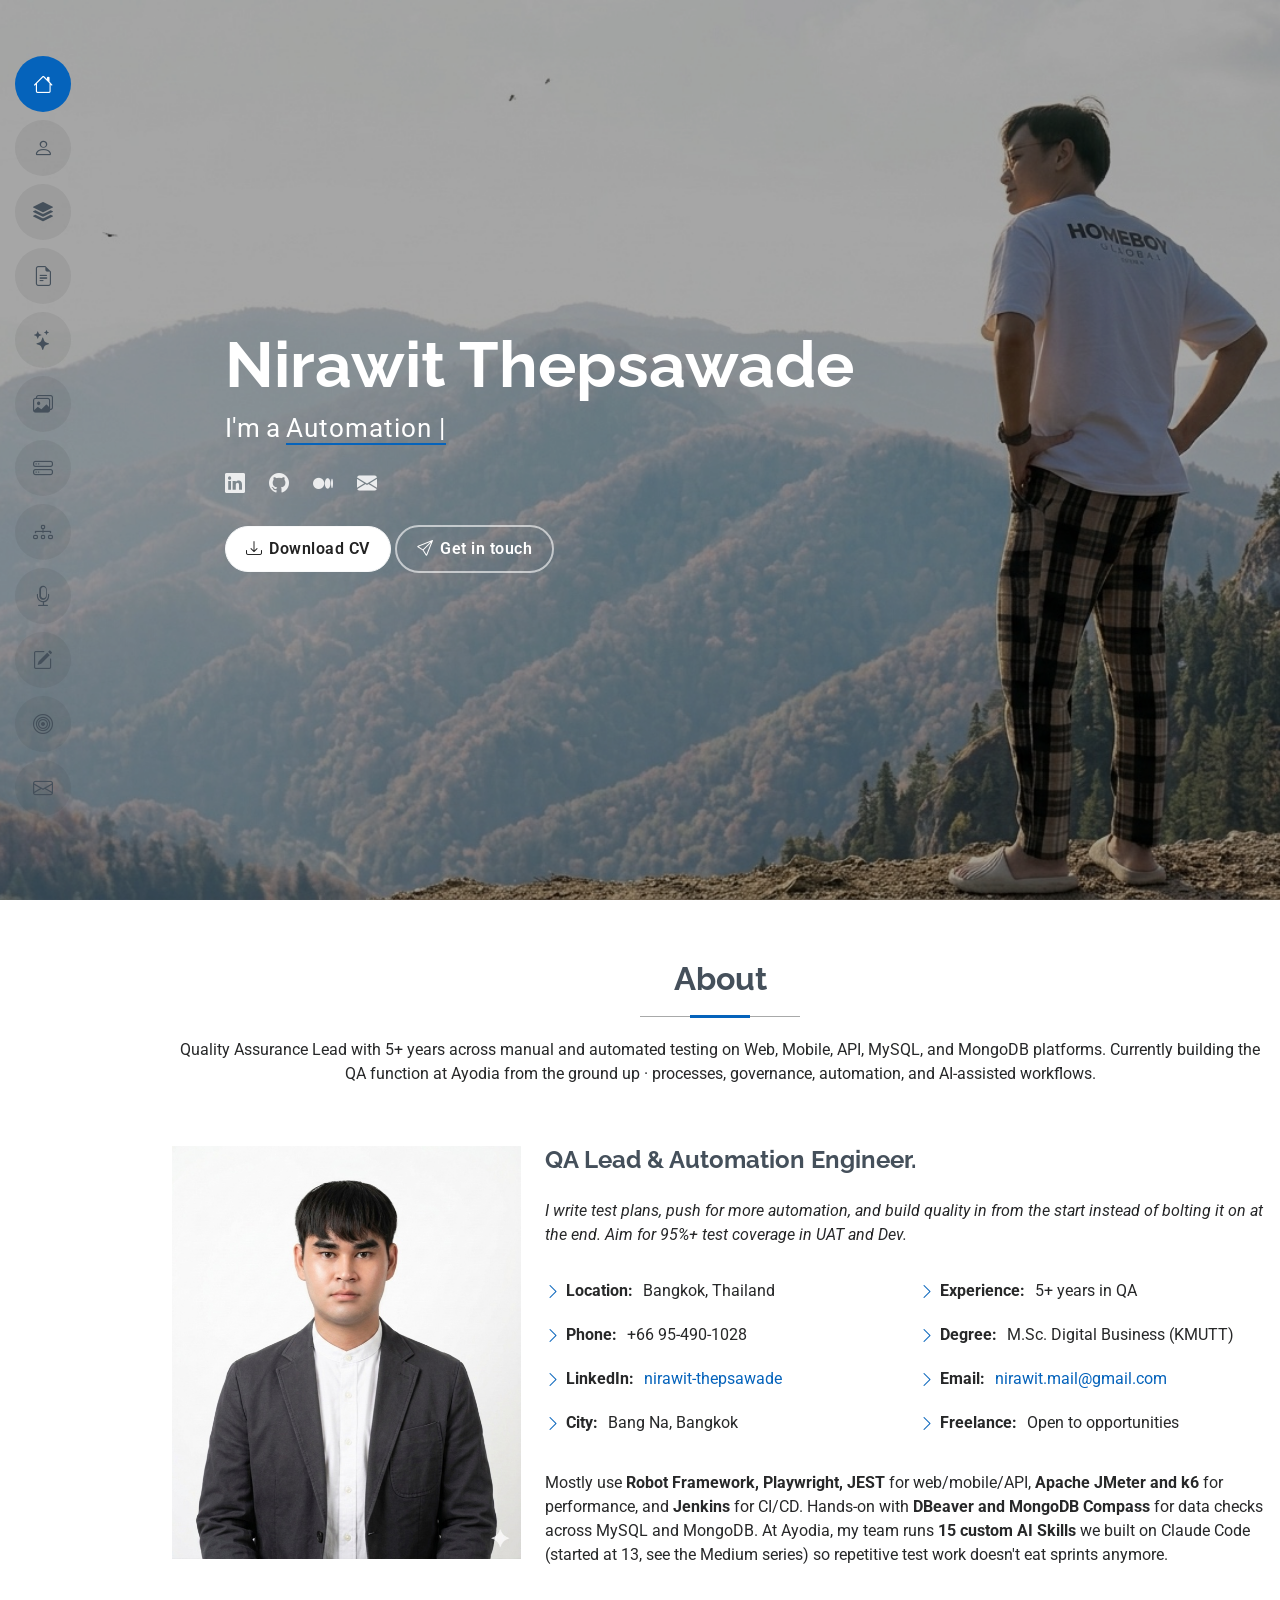
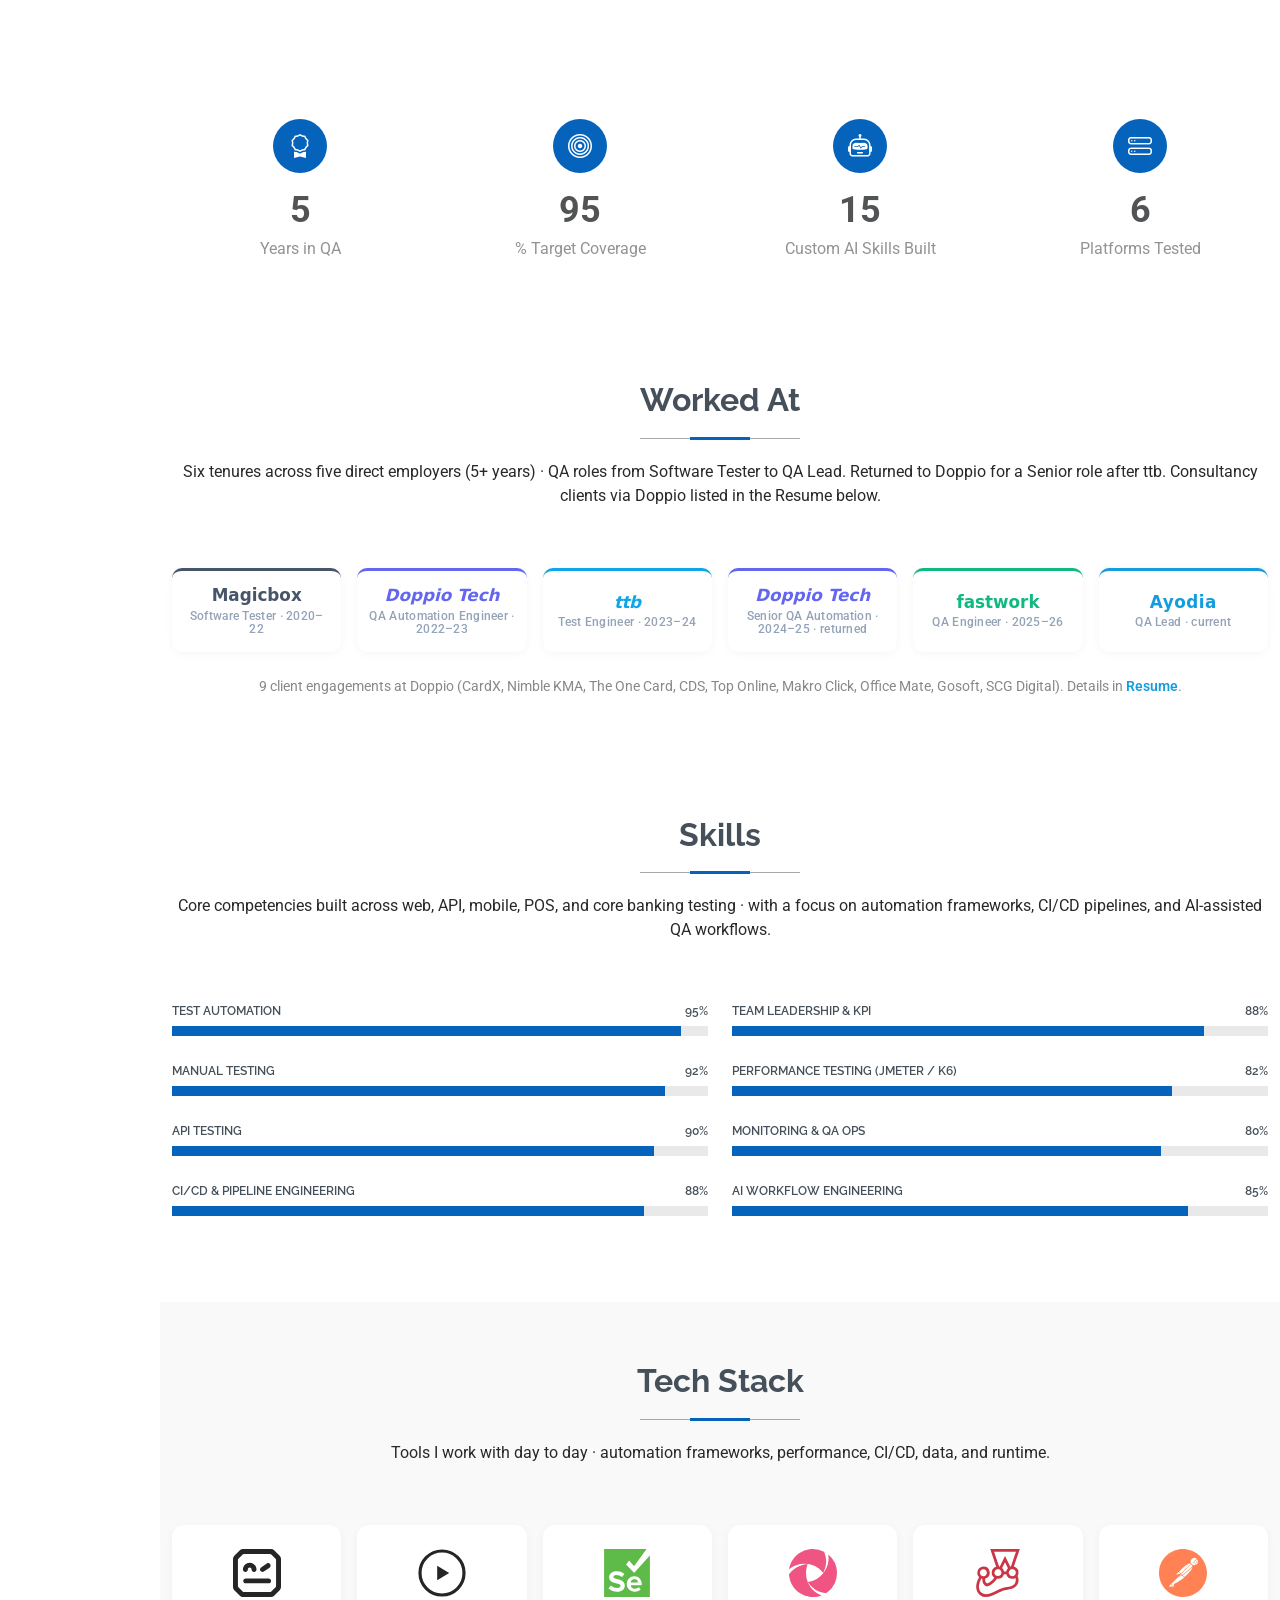
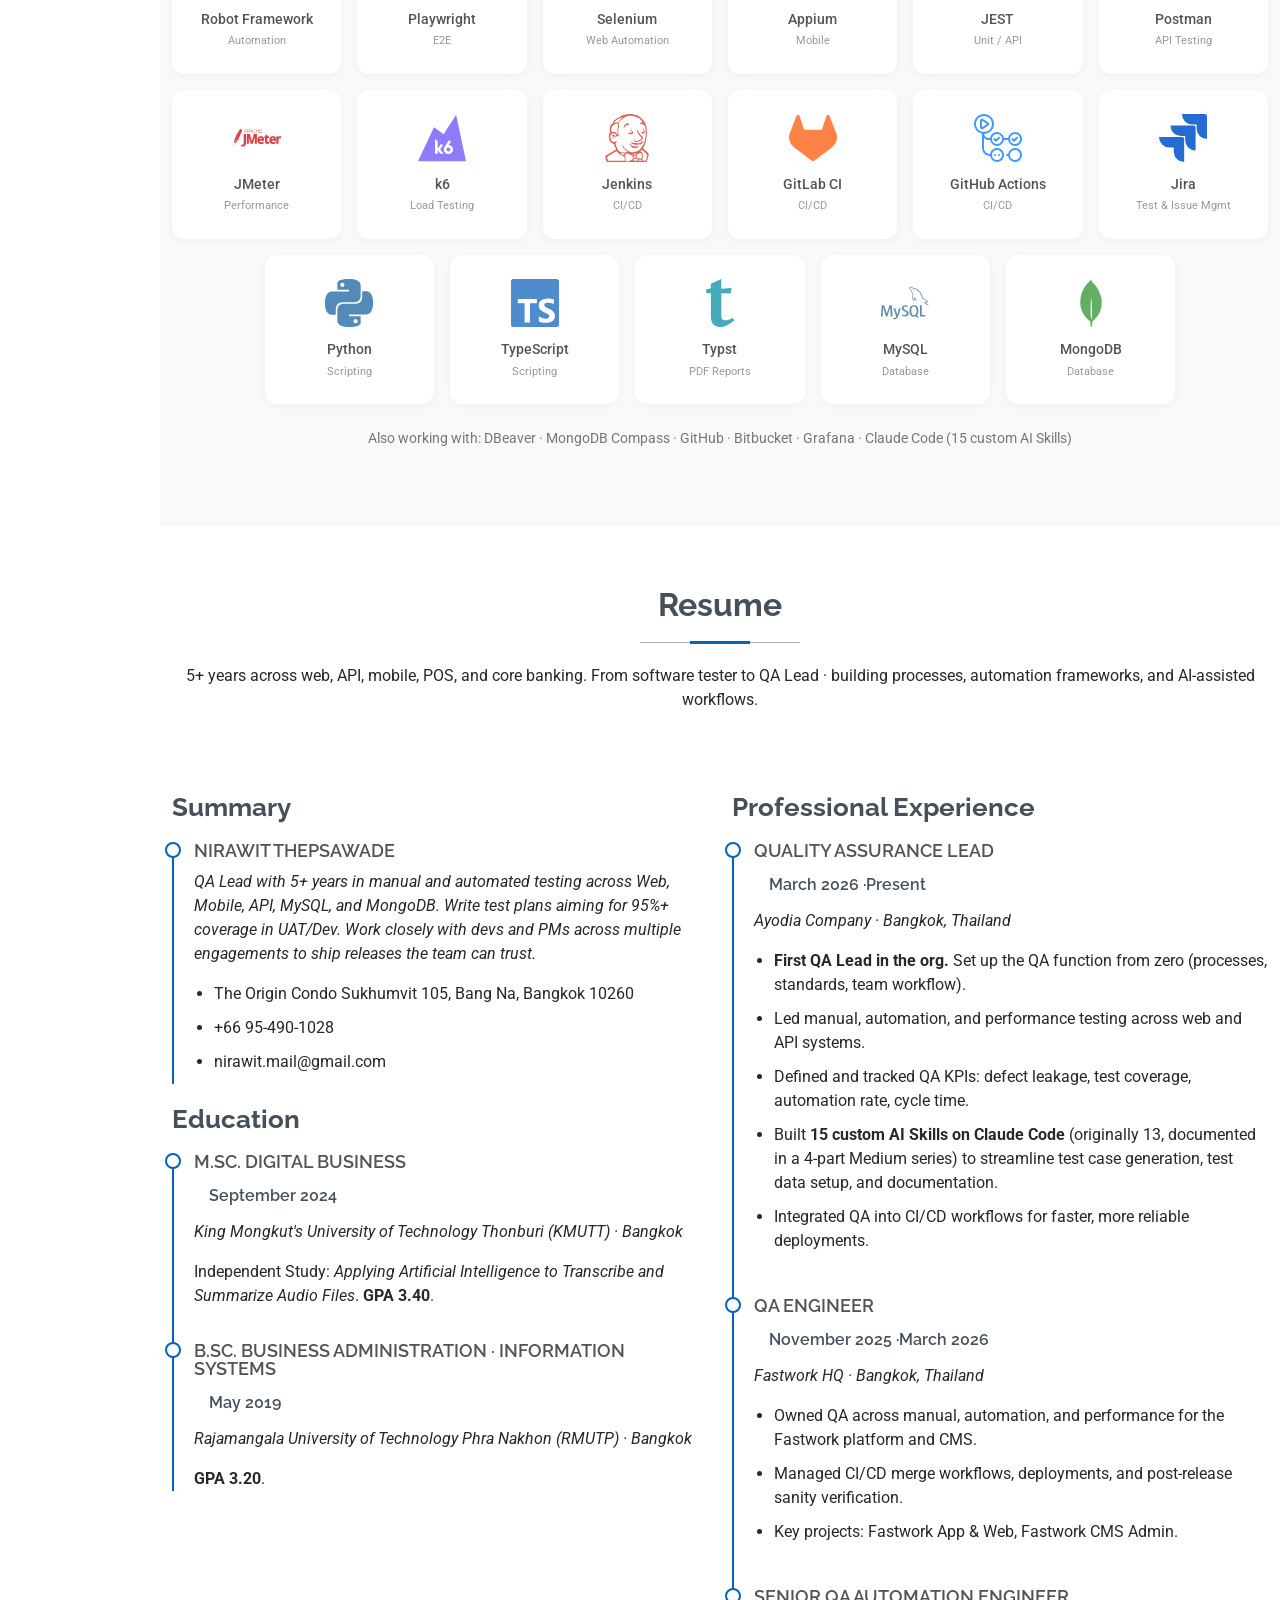
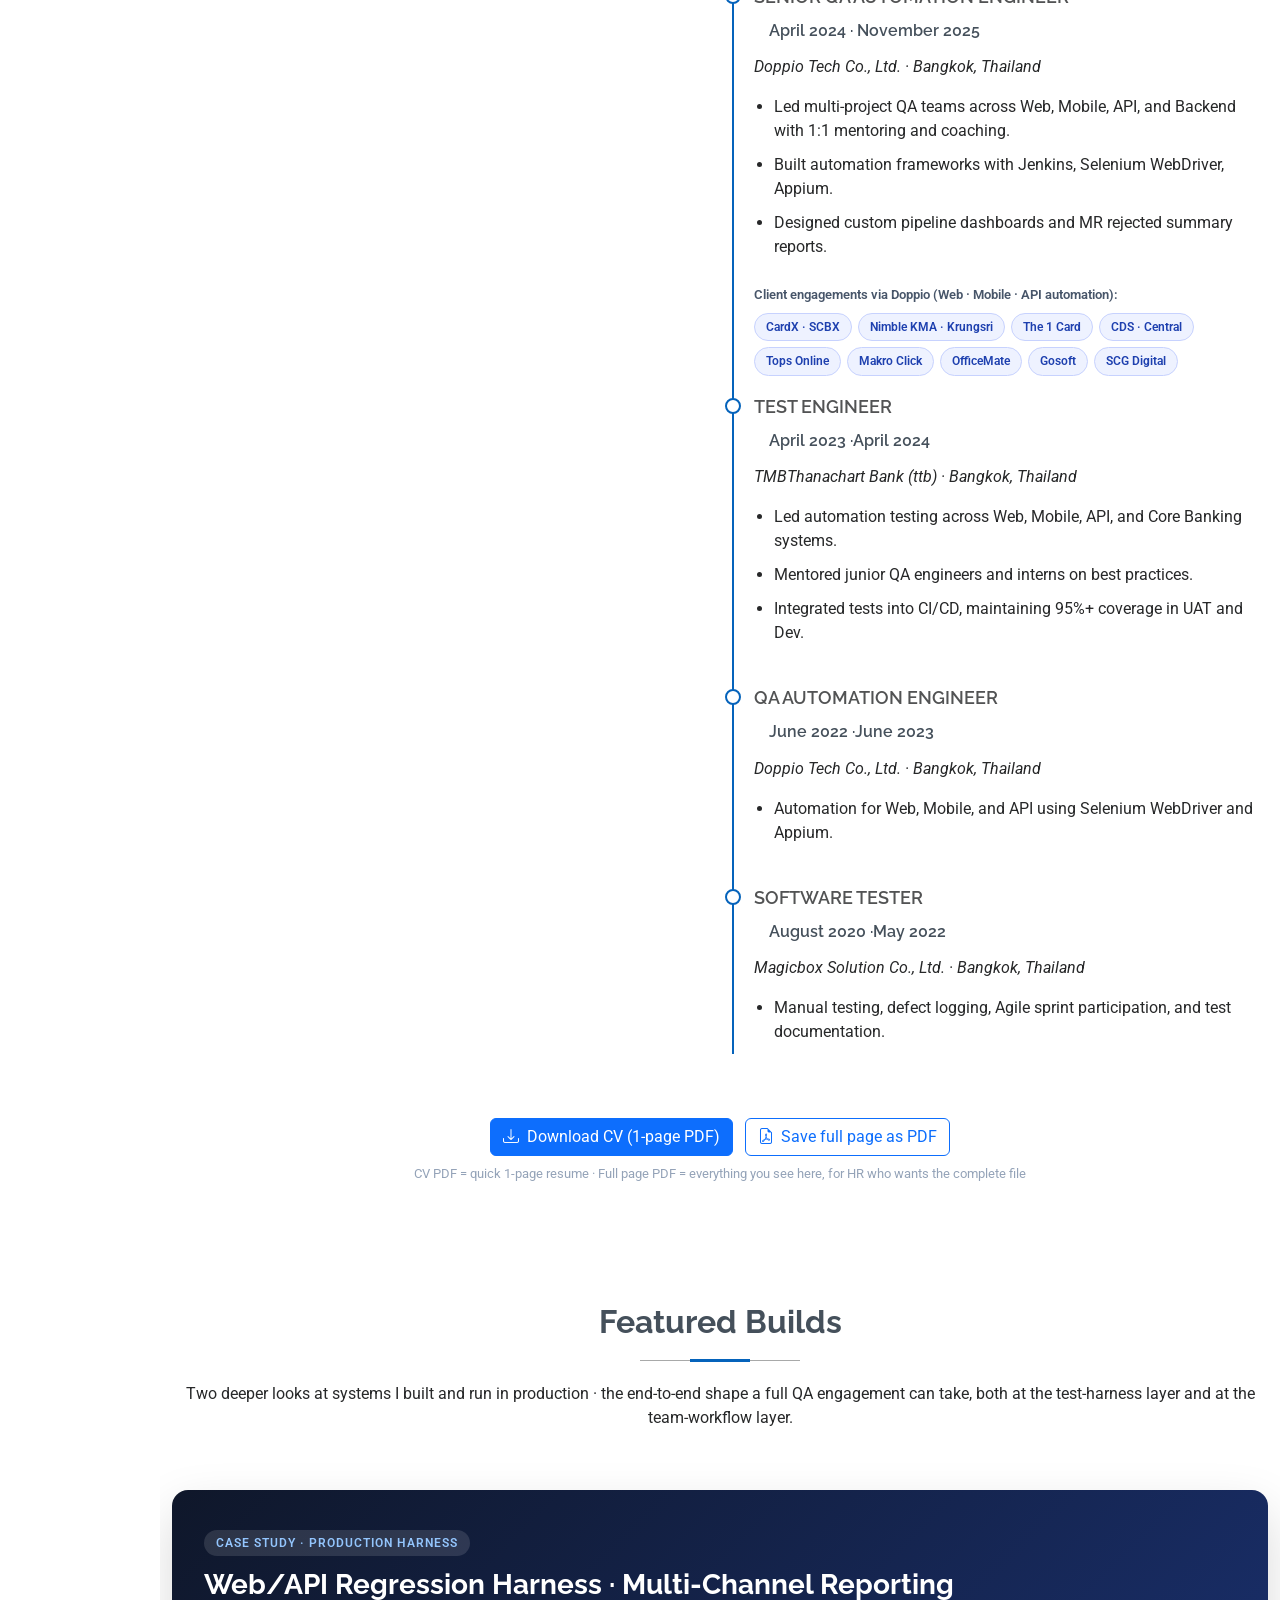
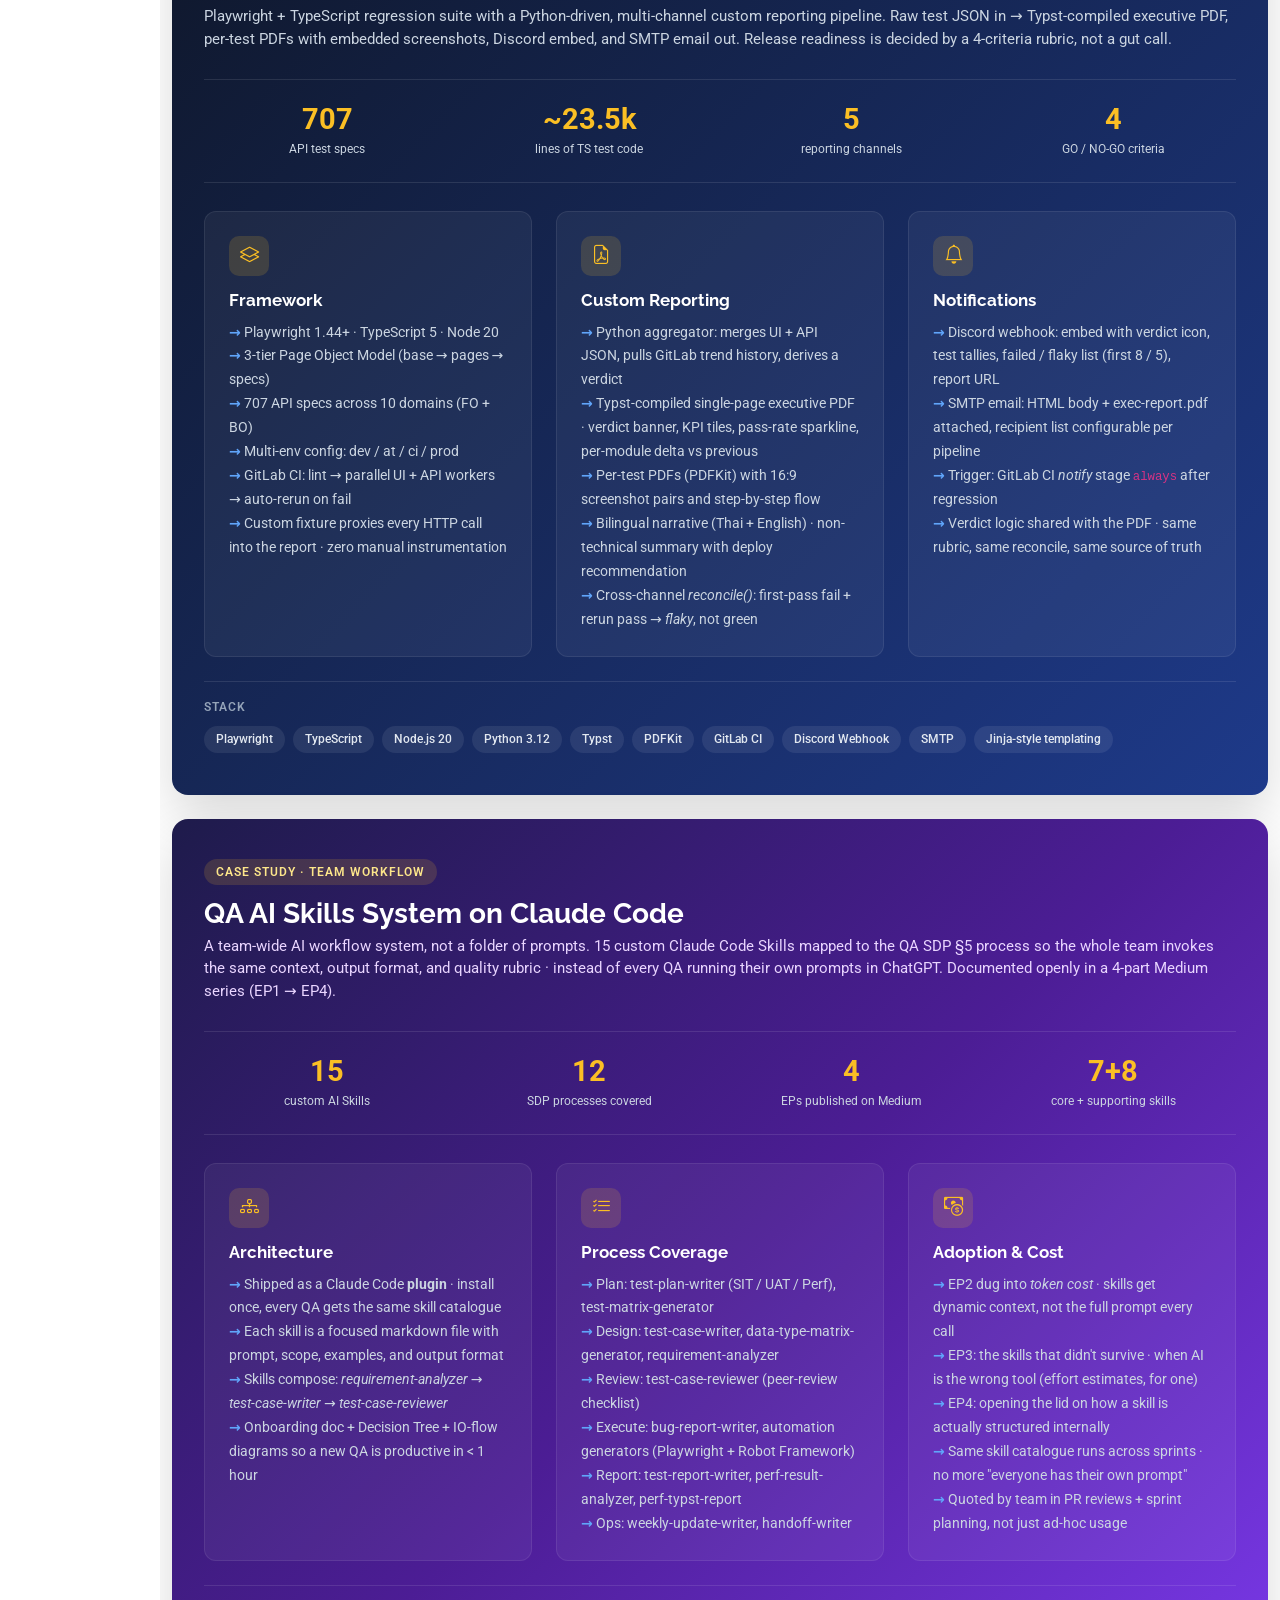
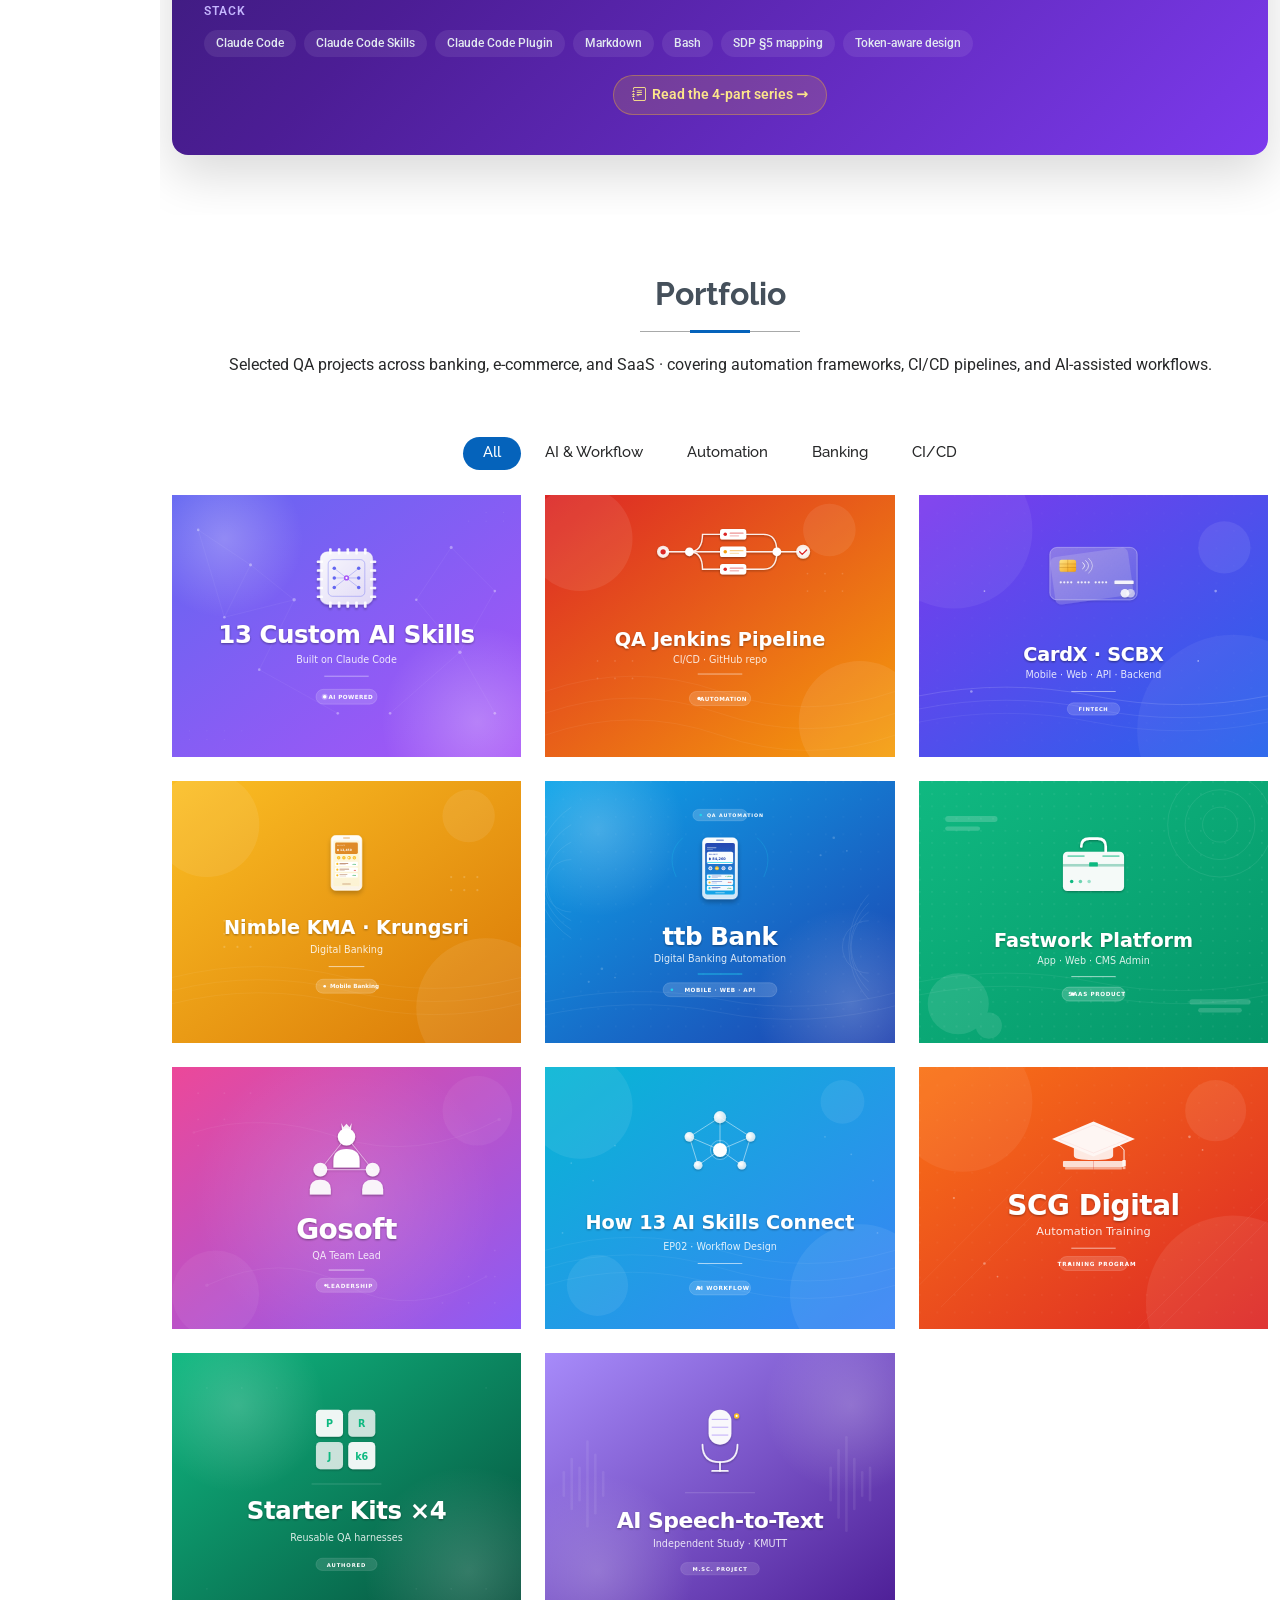
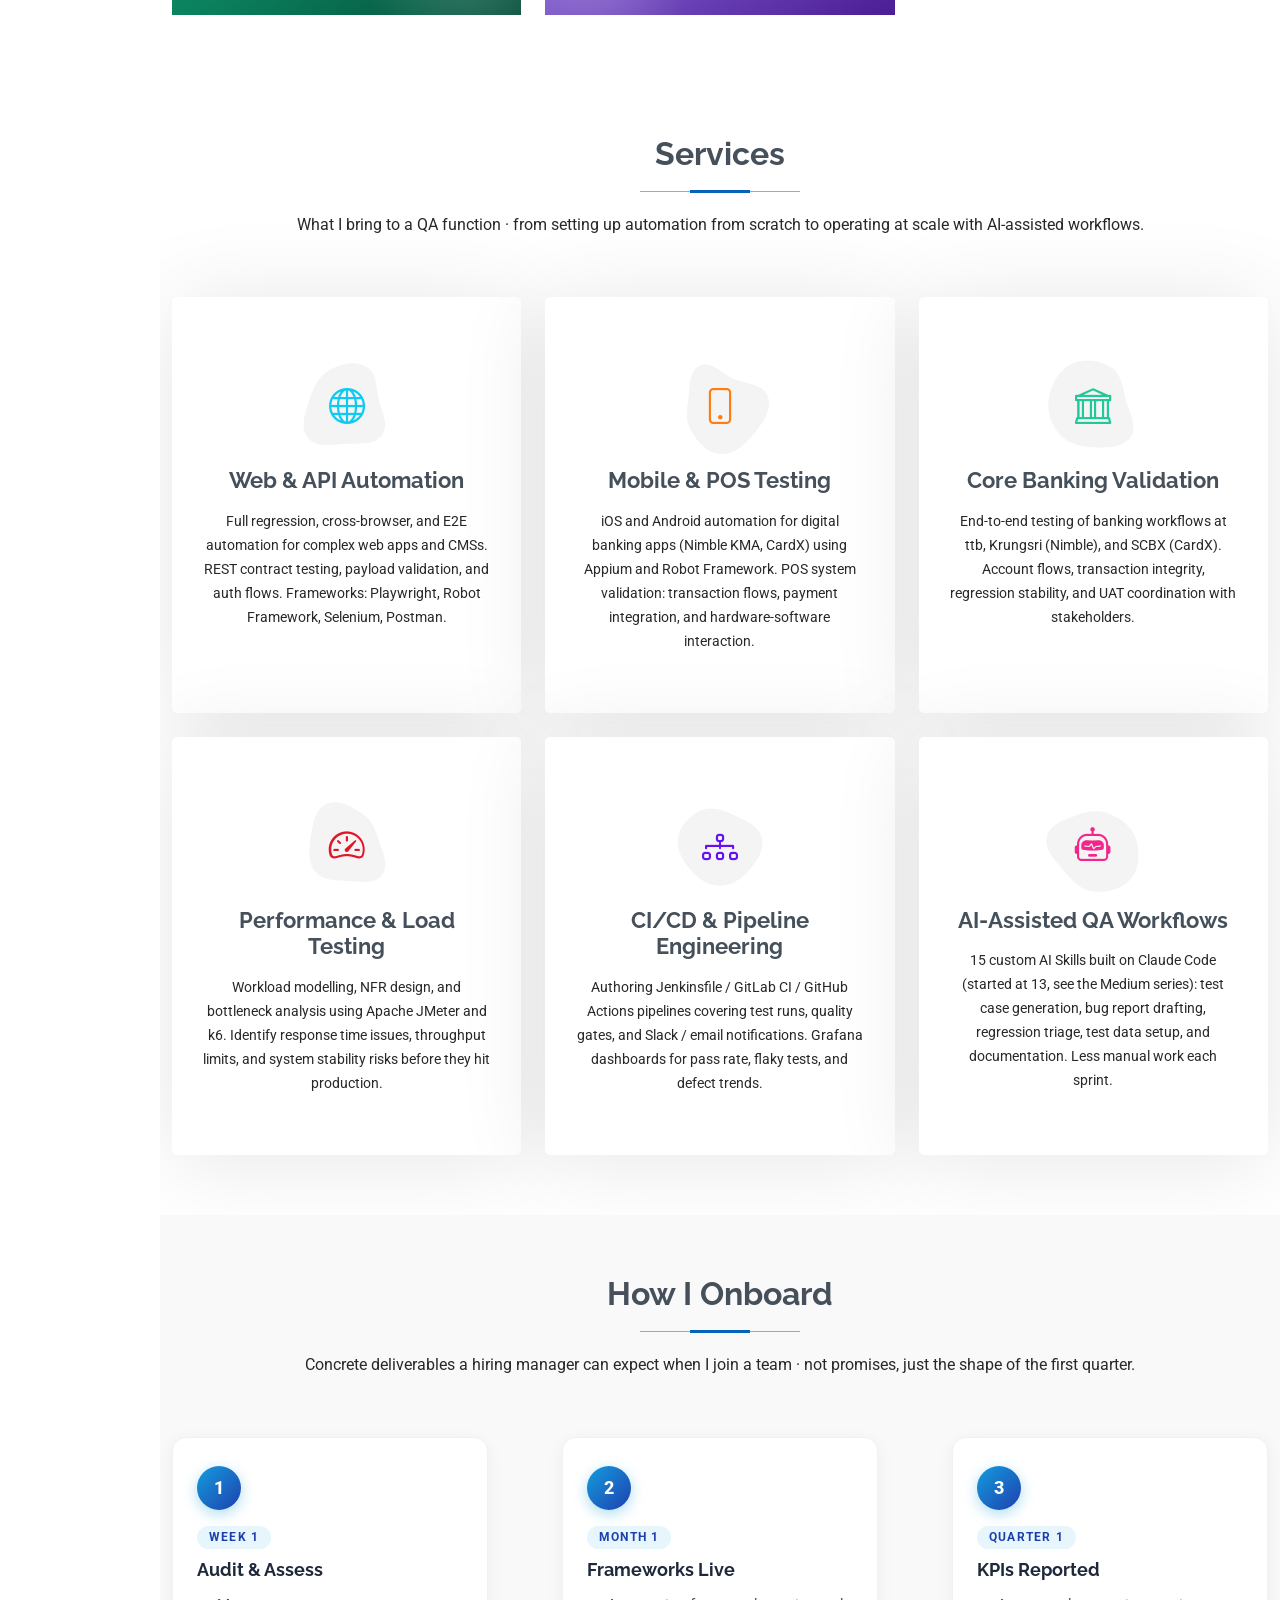
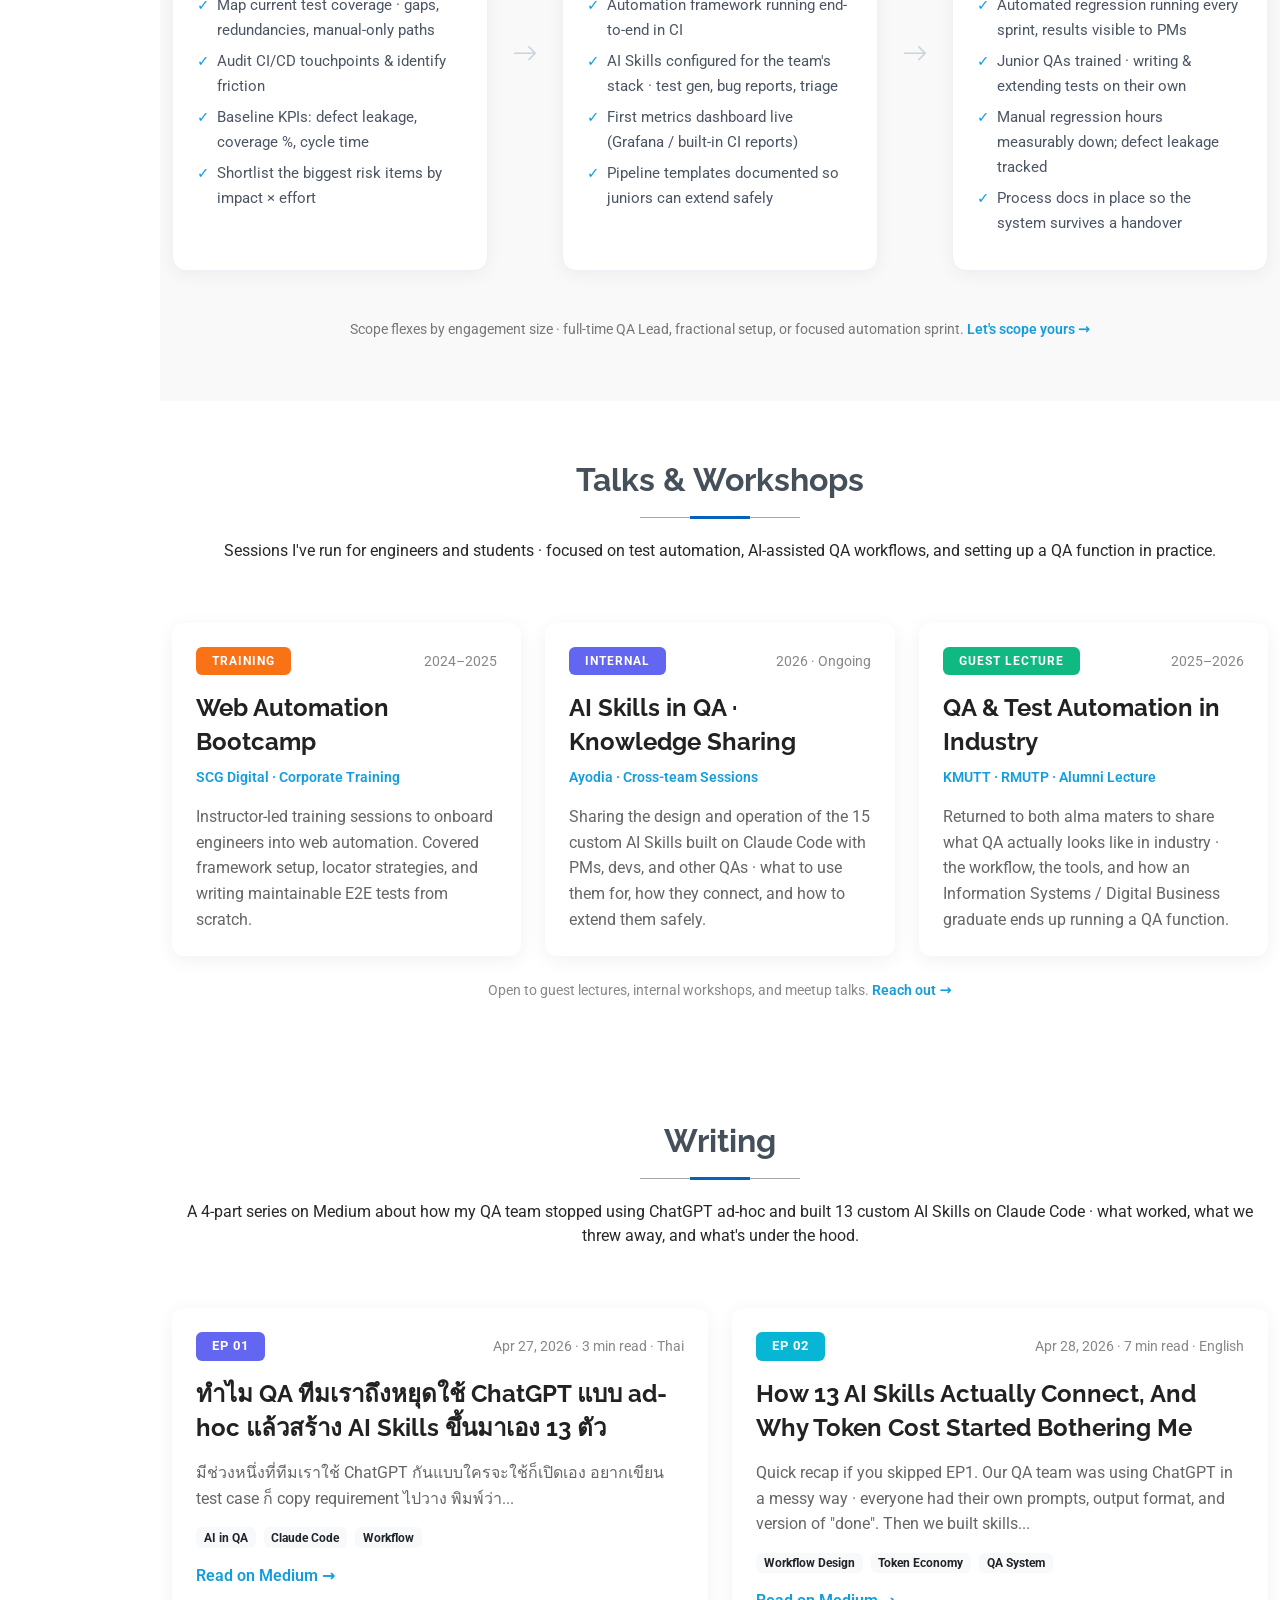
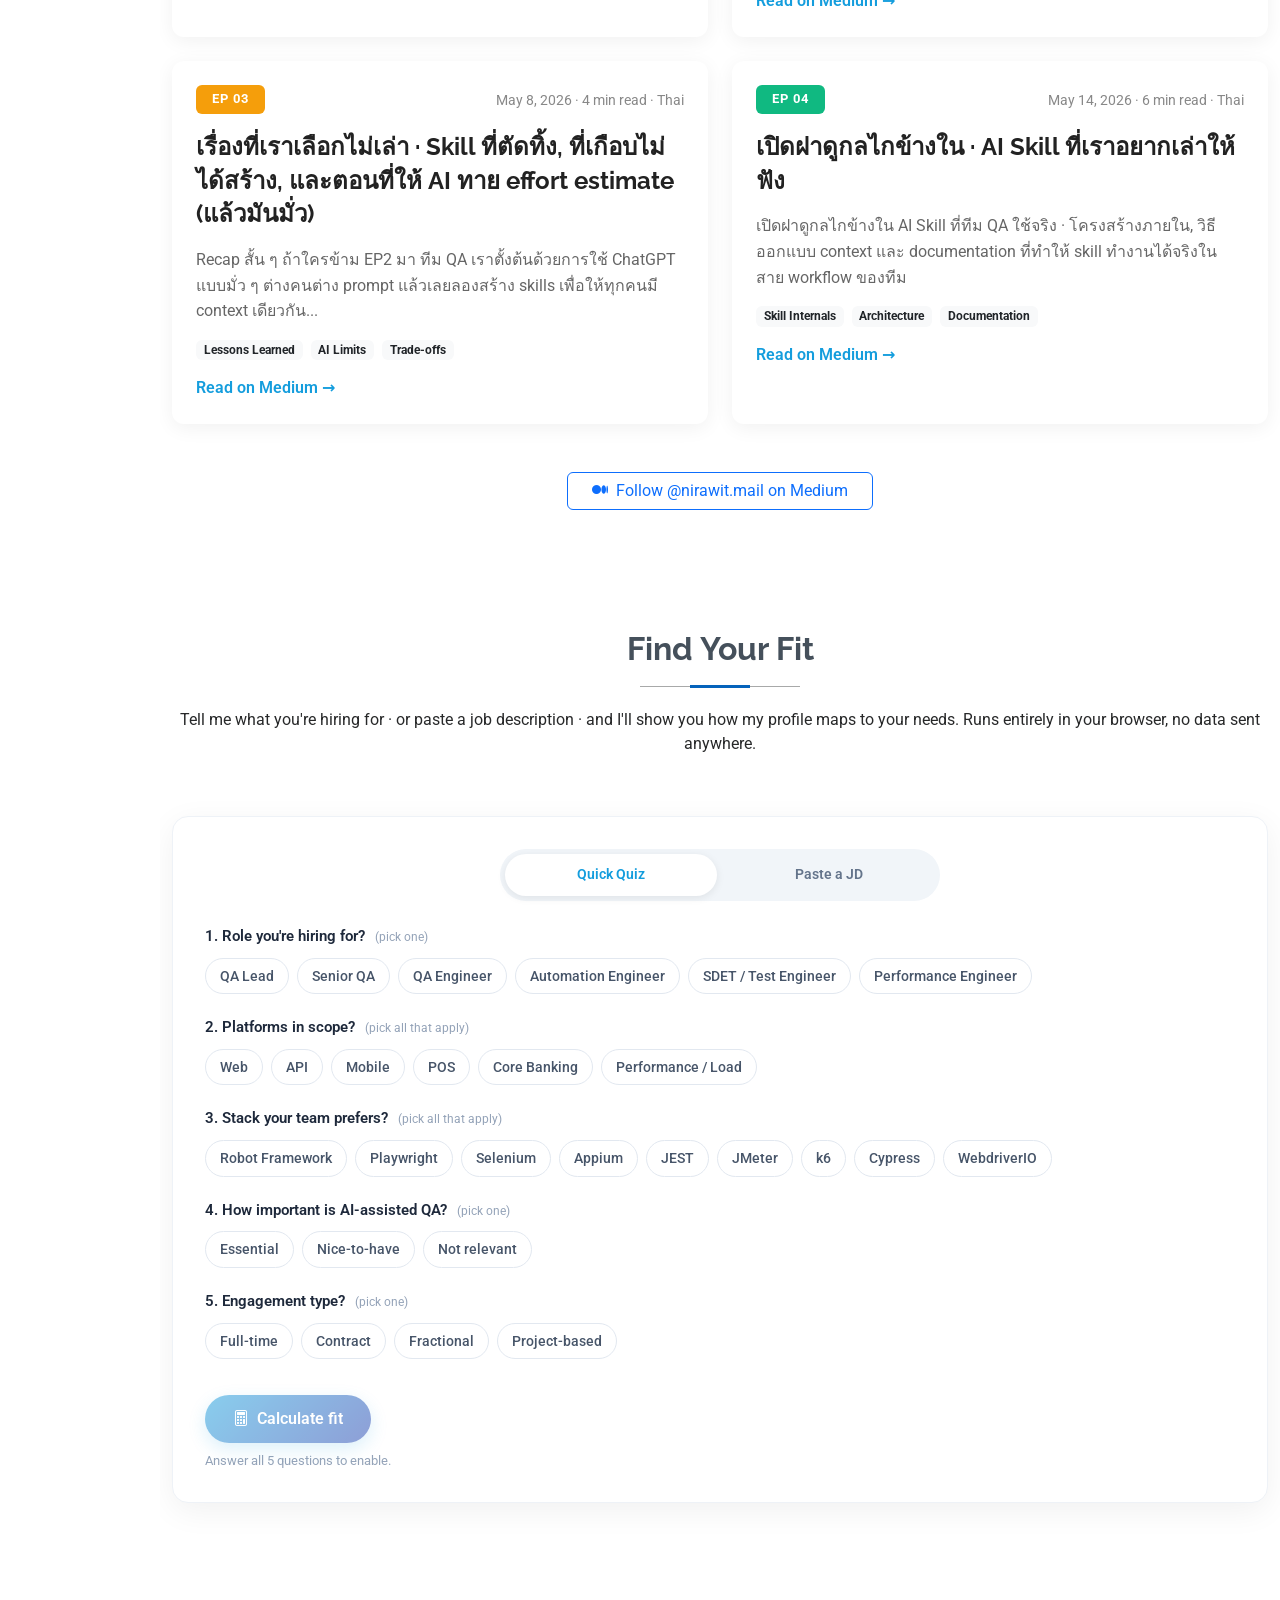
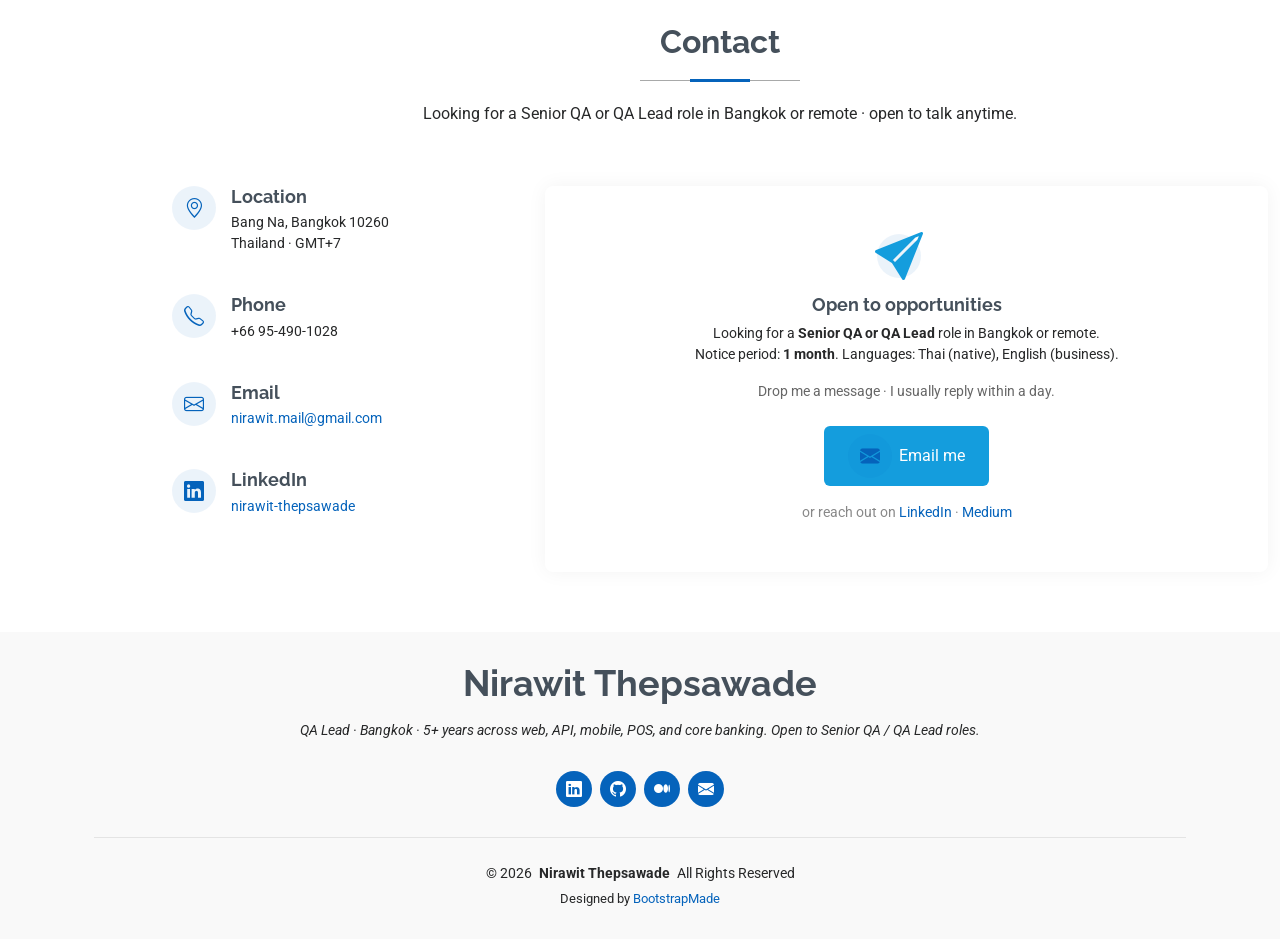
==== index.html @ 6ba3f84a "Rewrite print stylesheet + add Save-page-as-PDF button Two problems the user hit when right-click → " ====
<!DOCTYPE html>
<html lang="en">

<head>
  <meta charset="utf-8">
  <meta content="width=device-width, initial-scale=1.0" name="viewport">
  <title>Nirawit Thepsawade · QA Lead</title>
  <meta name="description" content="Nirawit Thepsawade · QA Lead in Bangkok. 5+ years across web, API, mobile, POS, and core banking. Currently building QA at Ayodia.">
  <meta name="keywords" content="QA Lead, Quality Assurance, Test Automation, Robot Framework, Playwright, JMeter, Jenkins, Bangkok">

  <!-- Open Graph -->
  <meta property="og:title" content="Nirawit Thepsawade · QA Lead · Bangkok">
  <meta property="og:description" content="5+ years in QA across web, API, mobile, POS, and core banking. Building QA at Ayodia with 15 custom AI Skills on Claude Code. Open to Senior QA / QA Lead roles.">
  <meta property="og:type" content="profile">
  <meta property="og:locale" content="en_US">
  <meta property="og:image" content="https://nirawit-cv.bossma6.workers.dev/assets/img/og-card.jpg">
  <meta property="og:image:width" content="1200">
  <meta property="og:image:height" content="630">
  <meta property="og:image:alt" content="Nirawit Thepsawade · Quality Assurance Lead · Bangkok">
  <meta name="twitter:card" content="summary_large_image">
  <meta name="twitter:title" content="Nirawit Thepsawade · QA Lead">
  <meta name="twitter:description" content="5+ years in QA · web, API, mobile, POS, core banking · Bangkok / remote · Open to work">
  <meta name="twitter:image" content="https://nirawit-cv.bossma6.workers.dev/assets/img/og-card.jpg">
  <meta name="theme-color" content="#149ddd">

  <!-- Schema.org structured data · helps Google build a rich card -->
  <script type="application/ld+json">
  {
    "@context": "https://schema.org",
    "@type": "Person",
    "name": "Nirawit Thepsawade",
    "alternateName": "Best",
    "jobTitle": "Quality Assurance Lead",
    "worksFor": { "@type": "Organization", "name": "Ayodia" },
    "address": {
      "@type": "PostalAddress",
      "addressLocality": "Bangkok",
      "addressCountry": "TH"
    },
    "email": "nirawit.mail@gmail.com",
    "url": "https://nirawit-cv.bossma6.workers.dev",
    "image": "https://nirawit-cv.bossma6.workers.dev/assets/img/profile-img.jpg",
    "sameAs": [
      "https://www.linkedin.com/in/nirawit-thepsawade-169451236",
      "https://github.com/BestNiawit",
      "https://medium.com/@nirawit.mail"
    ],
    "knowsAbout": [
      "Test Automation",
      "Robot Framework",
      "Playwright",
      "Selenium WebDriver",
      "Apache JMeter",
      "k6 Performance Testing",
      "Jenkins CI/CD",
      "GitLab CI",
      "QA Engineering",
      "AI-Assisted Quality Assurance",
      "Claude Code",
      "Mobile Automation",
      "API Testing",
      "Core Banking QA"
    ],
    "alumniOf": [
      {
        "@type": "CollegeOrUniversity",
        "name": "King Mongkut's University of Technology Thonburi",
        "department": "M.Sc. Digital Business"
      },
      {
        "@type": "CollegeOrUniversity",
        "name": "Rajamangala University of Technology Phra Nakhon",
        "department": "B.Sc. Business Administration (Information Systems)"
      }
    ]
  }
  </script>

  <!-- Dev console greeting -->
  <script>
    console.log(
      "%c👋 Hi dev!%c\nOpen to Senior QA / QA Lead roles.\nReach me at %cnirawit.mail@gmail.com%c\nLinkedIn: linkedin.com/in/nirawit-thepsawade-169451236",
      "color:#149ddd;font-size:18px;font-weight:bold;line-height:1.6",
      "color:#475569;font-size:13px;line-height:1.6",
      "color:#fbbf24;font-size:13px;font-weight:bold",
      "color:#475569;font-size:13px;line-height:1.6"
    );
  </script>

  <!-- Favicons -->
  <link href="assets/favicon.svg" rel="icon" type="image/svg+xml">
  <link href="assets/apple-touch-icon.png" rel="apple-touch-icon" sizes="180x180">

  <!-- Canonical -->
  <link rel="canonical" href="https://nirawit-cv.bossma6.workers.dev/">

  <!-- Fonts -->
  <link href="https://fonts.googleapis.com" rel="preconnect">
  <link href="https://fonts.gstatic.com" rel="preconnect" crossorigin>
  <link href="https://fonts.googleapis.com/css2?family=Roboto:ital,wght@0,100;0,300;0,400;0,500;0,700;0,900;1,100;1,300;1,400;1,500;1,700;1,900&family=Poppins:ital,wght@0,100;0,200;0,300;0,400;0,500;0,600;0,700;0,800;0,900;1,100;1,200;1,300;1,400;1,500;1,600;1,700;1,800;1,900&family=Raleway:ital,wght@0,100;0,200;0,300;0,400;0,500;0,600;0,700;0,800;0,900;1,100;1,200;1,300;1,400;1,500;1,600;1,700;1,800;1,900&display=swap" rel="stylesheet">

  <!-- Vendor CSS Files -->
  <link href="assets/vendor/bootstrap/css/bootstrap.min.css" rel="stylesheet">
  <link href="assets/vendor/bootstrap-icons/bootstrap-icons.css" rel="stylesheet">
  <link href="assets/vendor/aos/aos.css" rel="stylesheet">
  <link href="assets/vendor/glightbox/css/glightbox.min.css" rel="stylesheet">
  <link href="assets/vendor/swiper/swiper-bundle.min.css" rel="stylesheet">

  <!-- Main CSS File -->
  <link href="assets/css/main.css" rel="stylesheet">

  <!-- Site overrides -->
  <style>
    /* Soft scroll-snap on desktop · sections snap into view but tall sections (Portfolio, Featured) stay scrollable in the middle */
    html { scroll-behavior: smooth; scroll-padding-top: 0; }
    @media (min-width: 992px) {
      body { scroll-snap-type: y proximity; }
      section.section, section#hero { scroll-snap-align: start; }
    }
    .writing-card:hover, .talk-card:hover {
      transform: translateY(-4px);
      box-shadow: 0 12px 30px rgba(0, 0, 0, 0.1) !important;
    }
    .writing-card:hover h4, .talk-card:hover h4 {
      color: #149ddd !important;
    }
    /* Hero: darker overlay for text contrast over busy backgrounds */
    .hero::before { background: rgba(0, 0, 0, 0.35) !important; }
    .hero h2, .hero p { color: #fff !important; }
    .hero .social-links a { color: rgba(255,255,255,0.85) !important; }
    .hero .social-links a:hover { color: #fff !important; }
    .hero-actions { margin-top: 28px; }
    .hero-actions .btn {
      display: inline-flex; align-items: center; gap: 8px;
      padding: 10px 20px; border-radius: 50px;
      font-weight: 600; letter-spacing: 0.5px;
      transition: all .2s;
    }
    .hero-actions .btn-light { background: #fff; color: #222; }
    .hero-actions .btn-light:hover { background: #149ddd; color: #fff; }
    .hero-actions .btn-outline-light {
      background: transparent; color: #fff; border: 2px solid rgba(255,255,255,0.6);
    }
    .hero-actions .btn-outline-light:hover { background: #fff; color: #222; border-color: #fff; }
    /* Tech Stack tiles */
    .tech-tile {
      background: #fff; border-radius: 12px; padding: 24px 12px;
      text-align: center; height: 100%;
      box-shadow: 0 2px 10px rgba(0,0,0,0.04);
      transition: all .2s;
    }
    .tech-tile:hover { transform: translateY(-4px); box-shadow: 0 8px 25px rgba(0,0,0,0.08); }
    .tech-logo { width: 48px; height: 48px; margin-bottom: 12px; opacity: 0.85; transition: opacity .2s; }
    .tech-tile:hover .tech-logo { opacity: 1; }
    .tech-name { font-size: 0.85em; font-weight: 500; color: #555; }
    .tech-cat { font-size: 0.7em; color: #999; margin-top: 4px; }
    /* Featured Build section */
    .featured-build {
      background: linear-gradient(135deg, #0f172a 0%, #1e3a8a 100%);
      border-radius: 16px; padding: 40px 32px; color: #e2e8f0;
      box-shadow: 0 20px 50px rgba(0,0,0,0.15);
    }
    .featured-build h3 { color: #fff; font-weight: 700; }
    .build-eyebrow {
      display: inline-block; padding: 4px 12px; border-radius: 50px;
      background: rgba(255,255,255,0.12); color: #93c5fd;
      font-size: 0.75em; font-weight: 600; letter-spacing: 1px;
      margin-bottom: 12px;
    }
    .build-stats {
      display: grid; grid-template-columns: repeat(4, 1fr); gap: 16px;
      margin: 28px 0; padding: 24px 0;
      border-top: 1px solid rgba(255,255,255,0.1);
      border-bottom: 1px solid rgba(255,255,255,0.1);
    }
    @media (max-width: 768px) { .build-stats { grid-template-columns: repeat(2, 1fr); } }
    .build-stat { text-align: center; }
    .build-stat .num { font-size: 1.8em; font-weight: 700; color: #fbbf24; line-height: 1.1; }
    .build-stat .lbl { font-size: 0.78em; color: #cbd5e1; margin-top: 4px; }
    .build-pillar {
      background: rgba(255,255,255,0.05); border-radius: 12px;
      padding: 24px; height: 100%;
      border: 1px solid rgba(255,255,255,0.08);
    }
    .build-pillar h4 {
      font-size: 1.05em; color: #fff; font-weight: 700;
      margin-bottom: 10px;
    }
    .build-pillar .pillar-icon {
      display: inline-flex; align-items: center; justify-content: center;
      width: 40px; height: 40px; border-radius: 10px;
      background: rgba(251,191,36,0.15); color: #fbbf24;
      font-size: 1.2em; margin-bottom: 14px;
    }
    .build-pillar ul {
      list-style: none; padding: 0; margin: 0;
      font-size: 0.88em; color: #cbd5e1; line-height: 1.7;
    }
    .build-pillar ul li::before { content: "→ "; color: #60a5fa; font-weight: 600; }
    .build-stack-chip {
      display: inline-block; padding: 4px 12px; border-radius: 20px;
      background: rgba(255,255,255,0.08); color: #e2e8f0;
      font-size: 0.78em; font-weight: 500; margin: 2px 4px 2px 0;
    }
    /* Brands "worked with" wall — typography-styled tiles (no logo copies) */
    .brand-tile {
      display: flex; flex-direction: column;
      align-items: center; justify-content: center;
      min-height: 84px; padding: 14px 12px;
      background: #fff; border-radius: 10px;
      box-shadow: 0 2px 8px rgba(0,0,0,0.04);
      border-top: 3px solid transparent;
      transition: all .22s ease;
      text-align: center; line-height: 1.15;
    }
    .brand-tile:hover {
      transform: translateY(-3px);
      box-shadow: 0 8px 22px rgba(0,0,0,0.08);
    }
    .brand-name {
      font-family: Inter, system-ui, sans-serif;
      font-weight: 700; font-size: 1.05em;
      color: #1e293b;
      margin-bottom: 4px;
    }
    /* Per-brand typographic accents — text only, not logo copies */
    .brand-name.bt-ttb       { font-style: italic; text-transform: lowercase; letter-spacing: -0.5px; color: #0ea5e9; }
    .brand-name.bt-krungsri  { text-transform: lowercase; letter-spacing: 0px; color: #d97706; font-weight: 800; }
    .brand-name.bt-scbx      { text-transform: uppercase; letter-spacing: 2px; font-weight: 800; color: #7c3aed; }
    .brand-name.bt-scg       { text-transform: uppercase; letter-spacing: 3px; font-weight: 800; color: #f97316; }
    .brand-name.bt-gosoft    { font-weight: 700; color: #dc2626; }
    .brand-name.bt-fastwork  { text-transform: lowercase; font-weight: 700; color: #10b981; }
    .brand-name.bt-ayodia    { font-weight: 700; letter-spacing: 0.5px; color: #149ddd; }
    .brand-name.bt-doppio    { font-style: italic; font-weight: 700; color: #6366f1; }
    .brand-name.bt-magicbox  { font-weight: 700; color: #475569; }
    .brand-tile small {
      display: block; font-weight: 500; font-size: 0.72em;
      color: #94a3b8; letter-spacing: 0.3px;
    }
    /* Resume project chips (Doppio client engagements + similar) */
    .proj-chips { display: flex; flex-wrap: wrap; gap: 6px; margin: 8px 0 4px; }
    .proj-chip {
      display: inline-block; padding: 4px 11px; border-radius: 50px;
      background: #eef2ff; color: #1e40af;
      font-size: 0.78em; font-weight: 600; line-height: 1.5;
      border: 1px solid #c7d2fe;
    }
    .proj-chip-label {
      font-size: 0.82em; font-weight: 600; color: #475569;
      margin: 12px 0 4px;
    }
    /* Universal icon + text alignment in buttons / pill links */
    .btn:has(> i.bi),
    .fit-actions a:has(> i.bi) {
      display: inline-flex;
      align-items: center;
      justify-content: center;
      gap: 0.45em;
    }
    .btn:has(> i.bi) .me-1,
    .btn:has(> i.bi) .me-2 {
      margin-right: 0 !important;
    }
    /* Fallback for browsers without :has() */
    .btn .bi { vertical-align: -0.125em; }
    /* Methodology stages */
    .stage-card {
      background: #fff; border-radius: 14px; padding: 28px 24px;
      box-shadow: 0 4px 18px rgba(0,0,0,0.05);
      height: 100%; position: relative; transition: all .25s ease;
      border: 1px solid #eef2f7;
    }
    .stage-card:hover { transform: translateY(-3px); box-shadow: 0 12px 30px rgba(0,0,0,0.08); }
    .stage-num {
      width: 44px; height: 44px; border-radius: 50%;
      background: linear-gradient(135deg, #149ddd, #1e40af);
      color: #fff; font-weight: 800; font-size: 1.1em;
      display: flex; align-items: center; justify-content: center;
      margin-bottom: 14px;
      box-shadow: 0 4px 14px rgba(20, 157, 221, 0.35);
    }
    .stage-when {
      display: inline-block; padding: 3px 12px; border-radius: 50px;
      background: rgba(20, 157, 221, 0.1); color: #1e40af;
      font-size: 0.72em; font-weight: 700; letter-spacing: 1.2px;
      margin-bottom: 10px;
    }
    .stage-card h4 { font-weight: 700; color: #1e293b; margin-bottom: 12px; font-size: 1.15em; }
    .stage-card ul { list-style: none; padding: 0; margin: 0; font-size: 0.92em; color: #4b5563; line-height: 1.7; }
    .stage-card ul li { padding-left: 20px; position: relative; margin-bottom: 6px; }
    .stage-card ul li::before {
      content: "✓"; position: absolute; left: 0; top: 0;
      color: #149ddd; font-weight: 700;
    }
    .stage-arrow {
      display: none;
    }
    @media (min-width: 992px) {
      .stage-arrow {
        display: flex; align-items: center; justify-content: center;
        font-size: 1.6em; color: #cbd5e1;
      }
    }
    /* Find Your Fit interactive */
    .fit-card {
      background: #fff; border-radius: 16px; padding: 32px;
      box-shadow: 0 8px 32px rgba(0,0,0,0.06);
      border: 1px solid #eef2f7;
    }
    .fit-tabs {
      display: flex; gap: 6px; margin-bottom: 24px;
      background: #f1f5f9; padding: 5px; border-radius: 50px;
      max-width: 440px; margin-left: auto; margin-right: auto;
    }
    .fit-tab {
      flex: 1; padding: 10px 18px; border-radius: 50px;
      border: none; background: transparent;
      font-weight: 600; font-size: 0.9em; color: #64748b;
      cursor: pointer; transition: all .2s;
    }
    .fit-tab.active { background: #fff; color: #149ddd; box-shadow: 0 2px 8px rgba(0,0,0,0.08); }
    .fit-tab:not(.active):hover { color: #1e40af; }
    .fit-panel { display: none; }
    .fit-panel.active { display: block; }
    .fit-q { margin-bottom: 22px; }
    .fit-q .q-label { font-weight: 600; color: #1e293b; margin-bottom: 10px; font-size: 0.95em; }
    .fit-q .q-hint { font-size: 0.78em; color: #94a3b8; font-weight: 400; margin-left: 6px; }
    .fit-options { display: flex; flex-wrap: wrap; gap: 8px; }
    .fit-opt {
      padding: 7px 14px; border-radius: 50px;
      border: 1.5px solid #e2e8f0; background: #fff;
      font-size: 0.85em; font-weight: 500; color: #475569;
      cursor: pointer; transition: all .15s; user-select: none;
    }
    .fit-opt:hover { border-color: #149ddd; color: #149ddd; }
    .fit-opt.selected { background: #149ddd; color: #fff; border-color: #149ddd; }
    .fit-jd-textarea {
      width: 100%; min-height: 180px; padding: 14px;
      border: 1.5px solid #e2e8f0; border-radius: 10px;
      font-family: inherit; font-size: 0.92em; line-height: 1.55;
      resize: vertical;
    }
    .fit-jd-textarea:focus { outline: none; border-color: #149ddd; box-shadow: 0 0 0 3px rgba(20,157,221,0.15); }
    .fit-submit {
      display: inline-flex; align-items: center; gap: 8px;
      padding: 12px 28px; border-radius: 50px;
      background: linear-gradient(135deg, #149ddd, #1e40af);
      color: #fff; font-weight: 600; border: none; cursor: pointer;
      transition: all .2s; box-shadow: 0 6px 18px rgba(20,157,221,0.3);
      margin-top: 14px;
    }
    .fit-submit:hover { transform: translateY(-2px); box-shadow: 0 10px 26px rgba(20,157,221,0.4); }
    .fit-submit:disabled { opacity: 0.5; cursor: not-allowed; transform: none; }
    .fit-result {
      display: none; margin-top: 28px; padding: 28px;
      background: linear-gradient(135deg, #f8fafc, #eef2ff);
      border-radius: 14px; border: 1px solid #e2e8f0;
    }
    .fit-result.show { display: block; animation: fadein 0.4s ease; }
    @keyframes fadein { from { opacity: 0; transform: translateY(8px); } to { opacity: 1; transform: translateY(0); } }
    .fit-score-wrap {
      display: flex; align-items: center; gap: 22px;
      margin-bottom: 20px; flex-wrap: wrap;
    }
    .fit-score {
      width: 110px; height: 110px; border-radius: 50%;
      background: conic-gradient(#149ddd var(--pct, 0%), #e2e8f0 0);
      display: flex; align-items: center; justify-content: center;
      position: relative; flex-shrink: 0;
    }
    .fit-score::before {
      content: ""; position: absolute; inset: 8px;
      background: #fff; border-radius: 50%;
    }
    .fit-score-num { position: relative; font-size: 1.8em; font-weight: 800; color: #149ddd; }
    .fit-verdict h4 { font-weight: 700; color: #1e293b; margin: 0 0 6px; font-size: 1.2em; }
    .fit-verdict p { color: #475569; margin: 0; line-height: 1.55; }
    .fit-chips { display: flex; flex-wrap: wrap; gap: 6px; margin: 14px 0; }
    .fit-chip {
      padding: 4px 12px; border-radius: 50px;
      background: rgba(20,157,221,0.1); color: #1e40af;
      font-size: 0.78em; font-weight: 600;
    }
    .fit-chip.dim { background: #f1f5f9; color: #94a3b8; font-weight: 500; }
    .fit-actions { display: flex; gap: 10px; margin-top: 16px; flex-wrap: wrap; }
    .fit-actions a {
      padding: 10px 18px; border-radius: 50px;
      font-weight: 600; font-size: 0.88em; text-decoration: none;
    }
    .fit-actions .primary { background: #149ddd; color: #fff; }
    .fit-actions .primary:hover { background: #1e40af; }
    .fit-actions .outline { background: transparent; color: #149ddd; border: 1.5px solid #149ddd; }
    .fit-actions .outline:hover { background: rgba(20,157,221,0.08); }
    /* Scroll progress bar · thin accent strip at the top of the viewport */
    #scroll-progress {
      position: fixed; top: 0; left: 0; height: 3px; width: 0;
      background: linear-gradient(90deg, #149ddd, #fbbf24);
      z-index: 10000; transition: width 0.08s linear;
      pointer-events: none;
    }
    /* Print styles · for HR who want a static landing-page PDF */
    @media print {
      @page { margin: 14mm; size: A4; }
      /* Force AOS-hidden elements visible — otherwise sections the visitor didn't scroll to stay invisible */
      [data-aos] { opacity: 1 !important; transform: none !important; transition: none !important; }
      *, *::before, *::after {
        box-shadow: none !important; text-shadow: none !important; filter: none !important;
        -webkit-print-color-adjust: exact !important; print-color-adjust: exact !important;
      }
      body {
        background: #fff !important; color: #1e293b !important;
        font-family: Georgia, "Times New Roman", serif !important;
        font-size: 10.5pt; line-height: 1.4;
      }
      /* Hide chrome + interactive */
      #header, .header, nav, #navmenu, #scroll-top, #scroll-progress, #preloader,
      .hero img, .hero-actions, .social-links,
      .swiper-pagination, .scroll-hint, .scroll-progress,
      #fit, .stage-arrow,
      .portfolio-filters, .isotope-filters,
      .no-print, [data-no-print] { display: none !important; }
      .hero::before { background: none !important; }
      main, body.index-page { margin-left: 0 !important; }
      section, .section {
        padding: 8px 0 !important; page-break-inside: avoid;
        margin: 0 0 8px 0 !important;
      }
      /* Hero compact */
      .hero { min-height: auto !important; padding: 0 !important; page-break-after: avoid; }
      .hero h2 { color: #149ddd !important; font-size: 26pt !important; margin-top: 0 !important; }
      .hero p { color: #1e293b !important; font-size: 13pt !important; }
      /* Section titles */
      .section-title h2 { color: #149ddd !important; font-size: 18pt !important; margin-bottom: 6px !important; }
      .section-title p { color: #475569 !important; font-size: 10pt !important; }
      h3, h4, h5 { color: #1e293b !important; }
      /* Featured Build dark cards → light */
      .featured-build {
        background: #fff !important; color: #1e293b !important;
        border: 1px solid #cbd5e1 !important; padding: 16px !important;
        border-radius: 8px !important;
      }
      .featured-build h3, .featured-build h4, .build-pillar h4 { color: #149ddd !important; }
      .featured-build p, .featured-build span { color: #1e293b !important; }
      .build-eyebrow { background: #f1f5f9 !important; color: #475569 !important; }
      .build-stats { border-top-color: #e2e8f0 !important; border-bottom-color: #e2e8f0 !important; }
      .build-stat .num { color: #149ddd !important; }
      .build-stat .lbl { color: #475569 !important; }
      .build-pillar { background: #f8fafc !important; border: 1px solid #e2e8f0 !important; }
      .build-pillar .pillar-icon { background: #eef2ff !important; color: #149ddd !important; }
      .build-pillar ul li::before { color: #149ddd !important; }
      .build-pillar ul, .build-pillar li { color: #1e293b !important; }
      .build-stack-chip {
        background: #f1f5f9 !important; color: #1e293b !important;
        border: 1px solid #cbd5e1 !important;
      }
      .featured-build a[href="#writing"] { display: none !important; }
      /* Brand tiles */
      .brand-tile {
        border: 1px solid #e2e8f0 !important; padding: 8px !important;
        min-height: auto !important;
      }
      .brand-name { font-size: 0.95em !important; }
      /* Tech tiles */
      .tech-tile { border: 1px solid #e2e8f0 !important; padding: 8px !important; }
      .tech-logo { width: 24px !important; height: 24px !important; margin-bottom: 4px !important; }
      .tech-name { font-size: 0.78em !important; }
      .tech-cat { font-size: 0.65em !important; }
      /* Portfolio: hide masonry SVGs (vibrant gradients don't print well), keep info */
      .portfolio-item img { display: none !important; }
      .portfolio-item {
        border: 1px solid #e2e8f0 !important;
        padding: 8px 12px !important; margin-bottom: 6px !important;
      }
      .portfolio-info { position: static !important; padding: 0 !important; background: transparent !important; }
      .portfolio-info h4 { color: #149ddd !important; font-size: 11pt !important; margin: 0 !important; }
      .portfolio-info p { font-size: 9pt !important; color: #475569 !important; margin: 2px 0 0 !important; }
      .portfolio-info a { display: none !important; }
      /* Resume */
      .resume-item { margin-bottom: 8px !important; padding: 0 !important; }
      .resume-item h4 { color: #149ddd !important; font-size: 11pt !important; }
      .resume-item h5 { font-size: 9pt !important; color: #64748b !important; }
      .resume-item p, .resume-item ul li { font-size: 9.5pt !important; }
      .proj-chip {
        background: #eef2ff !important; color: #1e40af !important;
        border: 1px solid #c7d2fe !important; font-size: 8.5pt !important;
      }
      /* Services: drop the SVG blobs, keep text */
      .service-item { border: 1px solid #e2e8f0 !important; padding: 12px !important; }
      .service-item .icon svg { display: none !important; }
      .service-item .icon i { color: #149ddd !important; font-size: 1.4em !important; }
      .service-item h3 { color: #149ddd !important; font-size: 11pt !important; }
      .service-item p { color: #475569 !important; font-size: 9.5pt !important; }
      /* Methodology */
      .stage-card { border: 1px solid #e2e8f0 !important; padding: 12px !important; }
      .stage-num { background: #149ddd !important; color: #fff !important; }
      .stage-when { background: #eef2ff !important; color: #1e40af !important; }
      /* Talks + Writing cards */
      .talk-card, .writing-card {
        border: 1px solid #e2e8f0 !important; padding: 12px !important;
        text-decoration: none !important;
      }
      .writing-card h4, .talk-card h4 { color: #149ddd !important; font-size: 11pt !important; }
      /* Contact card */
      .info-item { border: 1px solid #e2e8f0 !important; padding: 10px !important; }
      /* Links */
      a { color: #149ddd !important; text-decoration: underline !important; }
      a[href^="http"]::after {
        content: " (" attr(href) ")"; font-size: 8pt; color: #888;
        word-break: break-all; font-weight: normal; text-decoration: none;
      }
      a[href^="#"]::after, a[href^="mailto:"]::after, a[download]::after,
      a.btn::after, .btn::after { content: none !important; }
      /* Footer */
      footer { padding: 10px 0 !important; border-top: 1px solid #e2e8f0 !important; }
      footer h3.sitename { color: #149ddd !important; font-size: 11pt !important; }
      footer .credits, footer .copyright { display: none !important; }
      /* Page breaks */
      h2, h3 { page-break-after: avoid; }
      .resume-item, .portfolio-item, .stage-card, .talk-card, .writing-card,
      .build-pillar, .brand-tile, .tech-tile, .service-item, .info-item {
        page-break-inside: avoid;
      }
      img, svg { max-width: 100% !important; page-break-inside: avoid; }
    }
  </style>

  <!-- =======================================================
  * Template Name: MyResume
  * Template URL: https://bootstrapmade.com/free-html-bootstrap-template-my-resume/
  * Updated: Jun 29 2024 with Bootstrap v5.3.3
  * Author: BootstrapMade.com
  * License: https://bootstrapmade.com/license/
  ======================================================== -->
</head>

<body class="index-page">

  <!-- Scroll progress bar -->
  <div id="scroll-progress" aria-hidden="true"></div>

  <header id="header" class="header d-flex flex-column justify-content-center">

    <i class="header-toggle d-xl-none bi bi-list"></i>

    <nav id="navmenu" class="navmenu">
      <ul>
        <li><a href="#hero" class="active"><i class="bi bi-house navicon"></i><span>Home</span></a></li>
        <li><a href="#about"><i class="bi bi-person navicon"></i><span>About</span></a></li>
        <li><a href="#techstack"><i class="bi bi-stack navicon"></i><span>Stack</span></a></li>
        <li><a href="#resume"><i class="bi bi-file-earmark-text navicon"></i><span>Resume</span></a></li>
        <li><a href="#featured"><i class="bi bi-stars navicon"></i><span>Featured</span></a></li>
        <li><a href="#portfolio"><i class="bi bi-images navicon"></i><span>Portfolio</span></a></li>
        <li><a href="#services"><i class="bi bi-hdd-stack navicon"></i><span>Services</span></a></li>
        <li><a href="#methodology"><i class="bi bi-diagram-3 navicon"></i><span>Method</span></a></li>
        <li><a href="#talks"><i class="bi bi-mic navicon"></i><span>Talks</span></a></li>
        <li><a href="#writing"><i class="bi bi-pencil-square navicon"></i><span>Writing</span></a></li>
        <li><a href="#fit"><i class="bi bi-bullseye navicon"></i><span>Fit</span></a></li>
        <li><a href="#contact"><i class="bi bi-envelope navicon"></i><span>Contact</span></a></li>
      </ul>
    </nav>

  </header>

  <main class="main">

    <!-- Hero Section -->
    <section id="hero" class="hero section light-background">

      <img src="assets/img/hero-bg.jpg" alt="">

      <div class="container" data-aos="zoom-out">
        <div class="row justify-content-center">
          <div class="col-lg-9">
            <h2>Nirawit Thepsawade</h2>
            <p>I'm a <span class="typed" data-typed-items="QA Lead, Automation Engineer, AI Workflow Builder, Performance Tester">QA Lead</span><span class="typed-cursor typed-cursor--blink" aria-hidden="true"></span></p>
            <div class="social-links">
              <a href="https://www.linkedin.com/in/nirawit-thepsawade-169451236" target="_blank" rel="noopener" aria-label="LinkedIn"><i class="bi bi-linkedin"></i></a>
              <a href="https://github.com/BestNiawit" target="_blank" rel="noopener" aria-label="GitHub"><i class="bi bi-github"></i></a>
              <a href="https://medium.com/@nirawit.mail" target="_blank" rel="noopener" aria-label="Medium"><i class="bi bi-medium"></i></a>
              <a href="#contact" aria-label="Email"><i class="bi bi-envelope-fill"></i></a>
            </div>
            <div class="hero-actions">
              <a href="assets/Nirawit_Thepsawade_CV_2026.pdf" download class="btn btn-light"><i class="bi bi-download"></i> Download CV</a>
              <a href="#contact" class="btn btn-outline-light"><i class="bi bi-send"></i> Get in touch</a>
            </div>
          </div>
        </div>
      </div>

    </section><!-- /Hero Section -->

    <!-- About Section -->
    <section id="about" class="about section">

      <!-- Section Title -->
      <div class="container section-title" data-aos="fade-up">
        <h2>About</h2>
        <p>Quality Assurance Lead with 5+ years across manual and automated testing on Web, Mobile, API, MySQL, and MongoDB platforms. Currently building the QA function at Ayodia from the ground up · processes, governance, automation, and AI-assisted workflows.</p>
      </div><!-- End Section Title -->

      <div class="container" data-aos="fade-up" data-aos-delay="100">

        <div class="row gy-4 justify-content-center">
          <div class="col-lg-4">
            <img src="assets/img/profile-img.jpg" class="img-fluid" alt="Nirawit Thepsawade">
          </div>
          <div class="col-lg-8 content">
            <h2>QA Lead &amp; Automation Engineer.</h2>
            <p class="fst-italic py-3">
              I write test plans, push for more automation, and build quality in from the start instead of bolting it on at the end. Aim for 95%+ test coverage in UAT and Dev.
            </p>
            <div class="row">
              <div class="col-lg-6">
                <ul>
                  <li><i class="bi bi-chevron-right"></i> <strong>Location:</strong> <span>Bangkok, Thailand</span></li>
                  <li><i class="bi bi-chevron-right"></i> <strong>Phone:</strong> <span>+66 95-490-1028</span></li>
                  <li><i class="bi bi-chevron-right"></i> <strong>LinkedIn:</strong> <span><a href="https://www.linkedin.com/in/nirawit-thepsawade-169451236" target="_blank" rel="noopener">nirawit-thepsawade</a></span></li>
                  <li><i class="bi bi-chevron-right"></i> <strong>City:</strong> <span>Bang Na, Bangkok</span></li>
                </ul>
              </div>
              <div class="col-lg-6">
                <ul>
                  <li><i class="bi bi-chevron-right"></i> <strong>Experience:</strong> <span>5+ years in QA</span></li>
                  <li><i class="bi bi-chevron-right"></i> <strong>Degree:</strong> <span>M.Sc. Digital Business (KMUTT)</span></li>
                  <li><i class="bi bi-chevron-right"></i> <strong>Email:</strong> <span><a href="mailto:nirawit.mail@gmail.com">nirawit.mail@gmail.com</a></span></li>
                  <li><i class="bi bi-chevron-right"></i> <strong>Freelance:</strong> <span>Open to opportunities</span></li>
                </ul>
              </div>
            </div>
            <p class="py-3">
              Mostly use <strong>Robot Framework, Playwright, JEST</strong> for web/mobile/API, <strong>Apache JMeter and k6</strong> for performance, and <strong>Jenkins</strong> for CI/CD. Hands-on with <strong>DBeaver and MongoDB Compass</strong> for data checks across MySQL and MongoDB. At Ayodia, my team runs <strong>15 custom AI Skills</strong> we built on Claude Code (started at 13, see the Medium series) so repetitive test work doesn't eat sprints anymore.
            </p>
          </div>
        </div>

      </div>

    </section><!-- /About Section -->

    <!-- Stats Section -->
    <section id="stats" class="stats section">

      <div class="container" data-aos="fade-up" data-aos-delay="100">

        <div class="row gy-4">

          <div class="col-lg-3 col-md-6 d-flex flex-column align-items-center">
            <i class="bi bi-award"></i>
            <div class="stats-item">
              <span data-purecounter-start="0" data-purecounter-end="5" data-purecounter-duration="1" class="purecounter"></span>
              <p>Years in QA</p>
            </div>
          </div><!-- End Stats Item -->

          <div class="col-lg-3 col-md-6 d-flex flex-column align-items-center">
            <i class="bi bi-bullseye"></i>
            <div class="stats-item">
              <span data-purecounter-start="0" data-purecounter-end="95" data-purecounter-duration="1" class="purecounter"></span>
              <p>% Target Coverage</p>
            </div>
          </div><!-- End Stats Item -->

          <div class="col-lg-3 col-md-6 d-flex flex-column align-items-center">
            <i class="bi bi-robot"></i>
            <div class="stats-item">
              <span data-purecounter-start="0" data-purecounter-end="15" data-purecounter-duration="1" class="purecounter"></span>
              <p>Custom AI Skills Built</p>
            </div>
          </div><!-- End Stats Item -->

          <div class="col-lg-3 col-md-6 d-flex flex-column align-items-center">
            <i class="bi bi-hdd-stack"></i>
            <div class="stats-item">
              <span data-purecounter-start="0" data-purecounter-end="6" data-purecounter-duration="1" class="purecounter"></span>
              <p>Platforms Tested</p>
            </div>
          </div><!-- End Stats Item -->

        </div>

      </div>

    </section><!-- /Stats Section -->

    <!-- Brands Wall -->
    <section id="brands" class="brands section">

      <div class="container section-title" data-aos="fade-up">
        <h2>Worked At</h2>
        <p>Six tenures across five direct employers (5+ years) · QA roles from Software Tester to QA Lead. Returned to Doppio for a Senior role after ttb. Consultancy clients via Doppio listed in the Resume below.</p>
      </div>

      <div class="container" data-aos="fade-up" data-aos-delay="100">
        <div class="row g-3 justify-content-center">

          <div class="col-6 col-sm-4 col-md-3 col-lg-2"><div class="brand-tile" style="border-top-color:#475569">
            <div class="brand-name bt-magicbox">Magicbox</div>
            <small>Software Tester · 2020–22</small>
          </div></div>

          <div class="col-6 col-sm-4 col-md-3 col-lg-2"><div class="brand-tile" style="border-top-color:#6366f1">
            <div class="brand-name bt-doppio">Doppio Tech</div>
            <small>QA Automation Engineer · 2022–23</small>
          </div></div>

          <div class="col-6 col-sm-4 col-md-3 col-lg-2"><div class="brand-tile" style="border-top-color:#0ea5e9">
            <div class="brand-name bt-ttb">ttb</div>
            <small>Test Engineer · 2023–24</small>
          </div></div>

          <div class="col-6 col-sm-4 col-md-3 col-lg-2"><div class="brand-tile" style="border-top-color:#6366f1">
            <div class="brand-name bt-doppio">Doppio Tech</div>
            <small>Senior QA Automation · 2024–25 · returned</small>
          </div></div>

          <div class="col-6 col-sm-4 col-md-3 col-lg-2"><div class="brand-tile" style="border-top-color:#10b981">
            <div class="brand-name bt-fastwork">fastwork</div>
            <small>QA Engineer · 2025–26</small>
          </div></div>

          <div class="col-6 col-sm-4 col-md-3 col-lg-2"><div class="brand-tile" style="border-top-color:#149ddd">
            <div class="brand-name bt-ayodia">Ayodia</div>
            <small>QA Lead · current</small>
          </div></div>

        </div>

        <p class="text-center mt-4 mb-0" style="color:#888;font-size:0.85em">
          9 client engagements at Doppio (CardX, Nimble KMA, The One Card, CDS, Top Online, Makro Click, Office Mate, Gosoft, SCG Digital). Details in <a href="#resume" style="color:#149ddd;font-weight:600">Resume</a>.
        </p>
      </div>

    </section><!-- /Brands Wall -->

    <!-- Skills Section -->
    <section id="skills" class="skills section">

      <!-- Section Title -->
      <div class="container section-title" data-aos="fade-up">
        <h2>Skills</h2>
        <p>Core competencies built across web, API, mobile, POS, and core banking testing · with a focus on automation frameworks, CI/CD pipelines, and AI-assisted QA workflows.</p>
      </div><!-- End Section Title -->

      <div class="container" data-aos="fade-up" data-aos-delay="100">

        <div class="row skills-content skills-animation">

          <div class="col-lg-6">

            <div class="progress">
              <span class="skill"><span>Test Automation</span> <i class="val">95%</i></span>
              <div class="progress-bar-wrap">
                <div class="progress-bar" role="progressbar" aria-valuenow="95" aria-valuemin="0" aria-valuemax="100"></div>
              </div>
            </div><!-- End Skills Item -->

            <div class="progress">
              <span class="skill"><span>Manual Testing</span> <i class="val">92%</i></span>
              <div class="progress-bar-wrap">
                <div class="progress-bar" role="progressbar" aria-valuenow="92" aria-valuemin="0" aria-valuemax="100"></div>
              </div>
            </div><!-- End Skills Item -->

            <div class="progress">
              <span class="skill"><span>API Testing</span> <i class="val">90%</i></span>
              <div class="progress-bar-wrap">
                <div class="progress-bar" role="progressbar" aria-valuenow="90" aria-valuemin="0" aria-valuemax="100"></div>
              </div>
            </div><!-- End Skills Item -->

            <div class="progress">
              <span class="skill"><span>CI/CD &amp; Pipeline Engineering</span> <i class="val">88%</i></span>
              <div class="progress-bar-wrap">
                <div class="progress-bar" role="progressbar" aria-valuenow="88" aria-valuemin="0" aria-valuemax="100"></div>
              </div>
            </div><!-- End Skills Item -->

          </div>

          <div class="col-lg-6">

            <div class="progress">
              <span class="skill"><span>Team Leadership &amp; KPI</span> <i class="val">88%</i></span>
              <div class="progress-bar-wrap">
                <div class="progress-bar" role="progressbar" aria-valuenow="88" aria-valuemin="0" aria-valuemax="100"></div>
              </div>
            </div><!-- End Skills Item -->

            <div class="progress">
              <span class="skill"><span>Performance Testing (JMeter / k6)</span> <i class="val">82%</i></span>
              <div class="progress-bar-wrap">
                <div class="progress-bar" role="progressbar" aria-valuenow="82" aria-valuemin="0" aria-valuemax="100"></div>
              </div>
            </div><!-- End Skills Item -->

            <div class="progress">
              <span class="skill"><span>Monitoring &amp; QA Ops</span> <i class="val">80%</i></span>
              <div class="progress-bar-wrap">
                <div class="progress-bar" role="progressbar" aria-valuenow="80" aria-valuemin="0" aria-valuemax="100"></div>
              </div>
            </div><!-- End Skills Item -->

            <div class="progress">
              <span class="skill"><span>AI Workflow Engineering</span> <i class="val">85%</i></span>
              <div class="progress-bar-wrap">
                <div class="progress-bar" role="progressbar" aria-valuenow="85" aria-valuemin="0" aria-valuemax="100"></div>
              </div>
            </div><!-- End Skills Item -->

          </div>

        </div>

      </div>

    </section><!-- /Skills Section -->

    <!-- Tech Stack Section -->
    <section id="techstack" class="techstack section light-background">

      <div class="container section-title" data-aos="fade-up">
        <h2>Tech Stack</h2>
        <p>Tools I work with day to day · automation frameworks, performance, CI/CD, data, and runtime.</p>
      </div>

      <div class="container" data-aos="fade-up" data-aos-delay="100">

        <div class="row g-3 justify-content-center">

          <div class="col-6 col-sm-4 col-md-3 col-lg-2"><div class="tech-tile">
            <img src="assets/img/tech/robotframework.svg" alt="Robot Framework" class="tech-logo">
            <div class="tech-name">Robot Framework</div>
            <div class="tech-cat">Automation</div>
          </div></div>

          <div class="col-6 col-sm-4 col-md-3 col-lg-2"><div class="tech-tile">
            <img src="assets/img/tech/playwright.svg" alt="Playwright" class="tech-logo">
            <div class="tech-name">Playwright</div>
            <div class="tech-cat">E2E</div>
          </div></div>

          <div class="col-6 col-sm-4 col-md-3 col-lg-2"><div class="tech-tile">
            <img src="assets/img/tech/selenium.svg" alt="Selenium" class="tech-logo">
            <div class="tech-name">Selenium</div>
            <div class="tech-cat">Web Automation</div>
          </div></div>

          <div class="col-6 col-sm-4 col-md-3 col-lg-2"><div class="tech-tile">
            <img src="assets/img/tech/appium.svg" alt="Appium" class="tech-logo">
            <div class="tech-name">Appium</div>
            <div class="tech-cat">Mobile</div>
          </div></div>

          <div class="col-6 col-sm-4 col-md-3 col-lg-2"><div class="tech-tile">
            <img src="assets/img/tech/jest.svg" alt="JEST" class="tech-logo">
            <div class="tech-name">JEST</div>
            <div class="tech-cat">Unit / API</div>
          </div></div>

          <div class="col-6 col-sm-4 col-md-3 col-lg-2"><div class="tech-tile">
            <img src="assets/img/tech/postman.svg" alt="Postman" class="tech-logo">
            <div class="tech-name">Postman</div>
            <div class="tech-cat">API Testing</div>
          </div></div>

          <div class="col-6 col-sm-4 col-md-3 col-lg-2"><div class="tech-tile">
            <img src="assets/img/tech/apachejmeter.svg" alt="Apache JMeter" class="tech-logo">
            <div class="tech-name">JMeter</div>
            <div class="tech-cat">Performance</div>
          </div></div>

          <div class="col-6 col-sm-4 col-md-3 col-lg-2"><div class="tech-tile">
            <img src="assets/img/tech/k6.svg" alt="k6" class="tech-logo">
            <div class="tech-name">k6</div>
            <div class="tech-cat">Load Testing</div>
          </div></div>

          <div class="col-6 col-sm-4 col-md-3 col-lg-2"><div class="tech-tile">
            <img src="assets/img/tech/jenkins.svg" alt="Jenkins" class="tech-logo">
            <div class="tech-name">Jenkins</div>
            <div class="tech-cat">CI/CD</div>
          </div></div>

          <div class="col-6 col-sm-4 col-md-3 col-lg-2"><div class="tech-tile">
            <img src="assets/img/tech/gitlab.svg" alt="GitLab CI" class="tech-logo">
            <div class="tech-name">GitLab CI</div>
            <div class="tech-cat">CI/CD</div>
          </div></div>

          <div class="col-6 col-sm-4 col-md-3 col-lg-2"><div class="tech-tile">
            <img src="assets/img/tech/githubactions.svg" alt="GitHub Actions" class="tech-logo">
            <div class="tech-name">GitHub Actions</div>
            <div class="tech-cat">CI/CD</div>
          </div></div>

          <div class="col-6 col-sm-4 col-md-3 col-lg-2"><div class="tech-tile">
            <img src="assets/img/tech/jira.svg" alt="Jira" class="tech-logo">
            <div class="tech-name">Jira</div>
            <div class="tech-cat">Test &amp; Issue Mgmt</div>
          </div></div>

          <div class="col-6 col-sm-4 col-md-3 col-lg-2"><div class="tech-tile">
            <img src="assets/img/tech/python.svg" alt="Python" class="tech-logo">
            <div class="tech-name">Python</div>
            <div class="tech-cat">Scripting</div>
          </div></div>

          <div class="col-6 col-sm-4 col-md-3 col-lg-2"><div class="tech-tile">
            <img src="assets/img/tech/typescript.svg" alt="TypeScript" class="tech-logo">
            <div class="tech-name">TypeScript</div>
            <div class="tech-cat">Scripting</div>
          </div></div>

          <div class="col-6 col-sm-4 col-md-3 col-lg-2"><div class="tech-tile">
            <img src="assets/img/tech/typst.svg" alt="Typst" class="tech-logo">
            <div class="tech-name">Typst</div>
            <div class="tech-cat">PDF Reports</div>
          </div></div>

          <div class="col-6 col-sm-4 col-md-3 col-lg-2"><div class="tech-tile">
            <img src="assets/img/tech/mysql.svg" alt="MySQL" class="tech-logo">
            <div class="tech-name">MySQL</div>
            <div class="tech-cat">Database</div>
          </div></div>

          <div class="col-6 col-sm-4 col-md-3 col-lg-2"><div class="tech-tile">
            <img src="assets/img/tech/mongodb.svg" alt="MongoDB" class="tech-logo">
            <div class="tech-name">MongoDB</div>
            <div class="tech-cat">Database</div>
          </div></div>

        </div>

        <p class="text-center mt-4" style="color:#777;font-size:0.9em">
          Also working with: DBeaver · MongoDB Compass · GitHub · Bitbucket · Grafana · Claude Code (15 custom AI Skills)
        </p>

      </div>

    </section><!-- /Tech Stack Section -->

    <!-- Resume Section -->
    <section id="resume" class="resume section">

      <!-- Section Title -->
      <div class="container section-title" data-aos="fade-up">
        <h2>Resume</h2>
        <p>5+ years across web, API, mobile, POS, and core banking. From software tester to QA Lead · building processes, automation frameworks, and AI-assisted workflows.</p>
      </div><!-- End Section Title -->

      <div class="container">

        <div class="row">

          <div class="col-lg-6" data-aos="fade-up" data-aos-delay="100">
            <h3 class="resume-title">Summary</h3>

            <div class="resume-item pb-0">
              <h4>Nirawit Thepsawade</h4>
              <p><em>QA Lead with 5+ years in manual and automated testing across Web, Mobile, API, MySQL, and MongoDB. Write test plans aiming for 95%+ coverage in UAT/Dev. Work closely with devs and PMs across multiple engagements to ship releases the team can trust.</em></p>
              <ul>
                <li>The Origin Condo Sukhumvit 105, Bang Na, Bangkok 10260</li>
                <li>+66 95-490-1028</li>
                <li>nirawit.mail@gmail.com</li>
              </ul>
            </div><!-- End Resume Item -->

            <h3 class="resume-title">Education</h3>
            <div class="resume-item">
              <h4>M.Sc. Digital Business</h4>
              <h5>September 2024</h5>
              <p><em>King Mongkut's University of Technology Thonburi (KMUTT) · Bangkok</em></p>
              <p>Independent Study: <em>Applying Artificial Intelligence to Transcribe and Summarize Audio Files</em>. <strong>GPA 3.40</strong>.</p>
            </div><!-- End Resume Item -->

            <div class="resume-item">
              <h4>B.Sc. Business Administration · Information Systems</h4>
              <h5>May 2019</h5>
              <p><em>Rajamangala University of Technology Phra Nakhon (RMUTP) · Bangkok</em></p>
              <p><strong>GPA 3.20</strong>.</p>
            </div><!-- End Resume Item -->

          </div>

          <div class="col-lg-6" data-aos="fade-up" data-aos-delay="200">
            <h3 class="resume-title">Professional Experience</h3>

            <div class="resume-item">
              <h4>Quality Assurance Lead</h4>
              <h5>March 2026 ·Present</h5>
              <p><em>Ayodia Company · Bangkok, Thailand</em></p>
              <ul>
                <li><strong>First QA Lead in the org.</strong> Set up the QA function from zero (processes, standards, team workflow).</li>
                <li>Led manual, automation, and performance testing across web and API systems.</li>
                <li>Defined and tracked QA KPIs: defect leakage, test coverage, automation rate, cycle time.</li>
                <li>Built <strong>15 custom AI Skills on Claude Code</strong> (originally 13, documented in a 4-part Medium series) to streamline test case generation, test data setup, and documentation.</li>
                <li>Integrated QA into CI/CD workflows for faster, more reliable deployments.</li>
              </ul>
            </div><!-- End Resume Item -->

            <div class="resume-item">
              <h4>QA Engineer</h4>
              <h5>November 2025 ·March 2026</h5>
              <p><em>Fastwork HQ · Bangkok, Thailand</em></p>
              <ul>
                <li>Owned QA across manual, automation, and performance for the Fastwork platform and CMS.</li>
                <li>Managed CI/CD merge workflows, deployments, and post-release sanity verification.</li>
                <li>Key projects: Fastwork App &amp; Web, Fastwork CMS Admin.</li>
              </ul>
            </div><!-- End Resume Item -->

            <div class="resume-item">
              <h4>Senior QA Automation Engineer</h4>
              <h5>April 2024 · November 2025</h5>
              <p><em>Doppio Tech Co., Ltd. · Bangkok, Thailand</em></p>
              <ul>
                <li>Led multi-project QA teams across Web, Mobile, API, and Backend with 1:1 mentoring and coaching.</li>
                <li>Built automation frameworks with Jenkins, Selenium WebDriver, Appium.</li>
                <li>Designed custom pipeline dashboards and MR rejected summary reports.</li>
              </ul>
              <div class="proj-chip-label">Client engagements via Doppio (Web · Mobile · API automation):</div>
              <div class="proj-chips">
                <span class="proj-chip">CardX · SCBX</span>
                <span class="proj-chip">Nimble KMA · Krungsri</span>
                <span class="proj-chip">The 1 Card</span>
                <span class="proj-chip">CDS · Central</span>
                <span class="proj-chip">Tops Online</span>
                <span class="proj-chip">Makro Click</span>
                <span class="proj-chip">OfficeMate</span>
                <span class="proj-chip">Gosoft</span>
                <span class="proj-chip">SCG Digital</span>
              </div>
            </div><!-- End Resume Item -->

            <div class="resume-item">
              <h4>Test Engineer</h4>
              <h5>April 2023 ·April 2024</h5>
              <p><em>TMBThanachart Bank (ttb) · Bangkok, Thailand</em></p>
              <ul>
                <li>Led automation testing across Web, Mobile, API, and Core Banking systems.</li>
                <li>Mentored junior QA engineers and interns on best practices.</li>
                <li>Integrated tests into CI/CD, maintaining 95%+ coverage in UAT and Dev.</li>
              </ul>
            </div><!-- End Resume Item -->

            <div class="resume-item">
              <h4>QA Automation Engineer</h4>
              <h5>June 2022 ·June 2023</h5>
              <p><em>Doppio Tech Co., Ltd. · Bangkok, Thailand</em></p>
              <ul>
                <li>Automation for Web, Mobile, and API using Selenium WebDriver and Appium.</li>
              </ul>
            </div><!-- End Resume Item -->

            <div class="resume-item">
              <h4>Software Tester</h4>
              <h5>August 2020 ·May 2022</h5>
              <p><em>Magicbox Solution Co., Ltd. · Bangkok, Thailand</em></p>
              <ul>
                <li>Manual testing, defect logging, Agile sprint participation, and test documentation.</li>
              </ul>
            </div><!-- End Resume Item -->

          </div>

        </div>

        <div class="text-center mt-5" data-aos="fade-up">
          <a href="assets/Nirawit_Thepsawade_CV_2026.pdf" download class="btn btn-primary"><i class="bi bi-download"></i>Download CV (1-page PDF)</a>
          <button type="button" class="btn btn-outline-primary ms-2 no-print" onclick="window.print()"><i class="bi bi-file-earmark-pdf"></i>Save full page as PDF</button>
          <div class="mt-2" style="font-size:0.82em;color:#94a3b8">CV PDF = quick 1-page resume · Full page PDF = everything you see here, for HR who wants the complete file</div>
        </div>

      </div>

    </section><!-- /Resume Section -->

    <!-- Featured Build Section -->
    <section id="featured" class="featured section">

      <div class="container section-title" data-aos="fade-up">
        <h2>Featured Builds</h2>
        <p>Two deeper looks at systems I built and run in production · the end-to-end shape a full QA engagement can take, both at the test-harness layer and at the team-workflow layer.</p>
      </div>

      <div class="container" data-aos="fade-up" data-aos-delay="100">

        <div class="featured-build">

          <span class="build-eyebrow">CASE STUDY · PRODUCTION HARNESS</span>
          <h3 class="mb-1">Web/API Regression Harness · Multi-Channel Reporting</h3>
          <p class="mb-0" style="color:#cbd5e1;font-size:0.95em">
            Playwright + TypeScript regression suite with a Python-driven, multi-channel custom reporting pipeline.
            Raw test JSON in &rarr; Typst-compiled executive PDF, per-test PDFs with embedded screenshots, Discord embed,
            and SMTP email out. Release readiness is decided by a 4-criteria rubric, not a gut call.
          </p>

          <!-- KPI row -->
          <div class="build-stats">
            <div class="build-stat"><div class="num">707</div><div class="lbl">API test specs</div></div>
            <div class="build-stat"><div class="num">~23.5k</div><div class="lbl">lines of TS test code</div></div>
            <div class="build-stat"><div class="num">5</div><div class="lbl">reporting channels</div></div>
            <div class="build-stat"><div class="num">4</div><div class="lbl">GO / NO-GO criteria</div></div>
          </div>

          <!-- 3 pillars -->
          <div class="row gy-4">

            <div class="col-md-4" data-aos="fade-up" data-aos-delay="150">
              <div class="build-pillar">
                <div class="pillar-icon"><i class="bi bi-layers"></i></div>
                <h4>Framework</h4>
                <ul>
                  <li>Playwright 1.44+ · TypeScript 5 · Node 20</li>
                  <li>3-tier Page Object Model (base &rarr; pages &rarr; specs)</li>
                  <li>707 API specs across 10 domains (FO + BO)</li>
                  <li>Multi-env config: dev / at / ci / prod</li>
                  <li>GitLab CI: lint &rarr; parallel UI + API workers &rarr; auto-rerun on fail</li>
                  <li>Custom fixture proxies every HTTP call into the report · zero manual instrumentation</li>
                </ul>
              </div>
            </div>

            <div class="col-md-4" data-aos="fade-up" data-aos-delay="250">
              <div class="build-pillar">
                <div class="pillar-icon"><i class="bi bi-file-earmark-pdf"></i></div>
                <h4>Custom Reporting</h4>
                <ul>
                  <li>Python aggregator: merges UI + API JSON, pulls GitLab trend history, derives a verdict</li>
                  <li>Typst-compiled single-page executive PDF · verdict banner, KPI tiles, pass-rate sparkline, per-module delta vs previous</li>
                  <li>Per-test PDFs (PDFKit) with 16:9 screenshot pairs and step-by-step flow</li>
                  <li>Bilingual narrative (Thai + English) · non-technical summary with deploy recommendation</li>
                  <li>Cross-channel <em>reconcile()</em>: first-pass fail + rerun pass &rarr; <em>flaky</em>, not green</li>
                </ul>
              </div>
            </div>

            <div class="col-md-4" data-aos="fade-up" data-aos-delay="350">
              <div class="build-pillar">
                <div class="pillar-icon"><i class="bi bi-bell"></i></div>
                <h4>Notifications</h4>
                <ul>
                  <li>Discord webhook: embed with verdict icon, test tallies, failed / flaky list (first 8 / 5), report URL</li>
                  <li>SMTP email: HTML body + exec-report.pdf attached, recipient list configurable per pipeline</li>
                  <li>Trigger: GitLab CI <em>notify</em> stage <code>always</code> after regression</li>
                  <li>Verdict logic shared with the PDF · same rubric, same reconcile, same source of truth</li>
                </ul>
              </div>
            </div>

          </div>

          <!-- Stack chips -->
          <div class="mt-4 pt-3" style="border-top:1px solid rgba(255,255,255,0.1)">
            <div style="font-size:0.78em;color:#94a3b8;letter-spacing:1px;font-weight:600;margin-bottom:8px">STACK</div>
            <span class="build-stack-chip">Playwright</span>
            <span class="build-stack-chip">TypeScript</span>
            <span class="build-stack-chip">Node.js 20</span>
            <span class="build-stack-chip">Python 3.12</span>
            <span class="build-stack-chip">Typst</span>
            <span class="build-stack-chip">PDFKit</span>
            <span class="build-stack-chip">GitLab CI</span>
            <span class="build-stack-chip">Discord Webhook</span>
            <span class="build-stack-chip">SMTP</span>
            <span class="build-stack-chip">Jinja-style templating</span>
          </div>

        </div>

        <!-- Second Featured Build · AI Skills System -->
        <div class="featured-build mt-4" data-aos="fade-up" data-aos-delay="200" style="background: linear-gradient(135deg, #1e1b4b 0%, #4c1d95 50%, #7c3aed 100%);">

          <span class="build-eyebrow" style="background: rgba(251, 191, 36, 0.15); color: #fde68a">CASE STUDY · TEAM WORKFLOW</span>
          <h3 class="mb-1">QA AI Skills System on Claude Code</h3>
          <p class="mb-0" style="color:#e9d5ff;font-size:0.95em">
            A team-wide AI workflow system, not a folder of prompts. 15 custom Claude Code Skills mapped to the QA SDP §5 process so the whole team
            invokes the same context, output format, and quality rubric · instead of every QA running their own prompts in ChatGPT.
            Documented openly in a 4-part Medium series (EP1 &rarr; EP4).
          </p>

          <!-- KPI row -->
          <div class="build-stats">
            <div class="build-stat"><div class="num">15</div><div class="lbl">custom AI Skills</div></div>
            <div class="build-stat"><div class="num">12</div><div class="lbl">SDP processes covered</div></div>
            <div class="build-stat"><div class="num">4</div><div class="lbl">EPs published on Medium</div></div>
            <div class="build-stat"><div class="num">7+8</div><div class="lbl">core + supporting skills</div></div>
          </div>

          <!-- 3 pillars -->
          <div class="row gy-4">

            <div class="col-md-4" data-aos="fade-up" data-aos-delay="250">
              <div class="build-pillar">
                <div class="pillar-icon" style="background:rgba(251,191,36,0.15);color:#fbbf24"><i class="bi bi-diagram-3"></i></div>
                <h4>Architecture</h4>
                <ul>
                  <li>Shipped as a Claude Code <strong>plugin</strong> · install once, every QA gets the same skill catalogue</li>
                  <li>Each skill is a focused markdown file with prompt, scope, examples, and output format</li>
                  <li>Skills compose: <em>requirement-analyzer</em> &rarr; <em>test-case-writer</em> &rarr; <em>test-case-reviewer</em></li>
                  <li>Onboarding doc + Decision Tree + IO-flow diagrams so a new QA is productive in &lt; 1 hour</li>
                </ul>
              </div>
            </div>

            <div class="col-md-4" data-aos="fade-up" data-aos-delay="350">
              <div class="build-pillar">
                <div class="pillar-icon" style="background:rgba(251,191,36,0.15);color:#fbbf24"><i class="bi bi-list-check"></i></div>
                <h4>Process Coverage</h4>
                <ul>
                  <li>Plan: test-plan-writer (SIT / UAT / Perf), test-matrix-generator</li>
                  <li>Design: test-case-writer, data-type-matrix-generator, requirement-analyzer</li>
                  <li>Review: test-case-reviewer (peer-review checklist)</li>
                  <li>Execute: bug-report-writer, automation generators (Playwright + Robot Framework)</li>
                  <li>Report: test-report-writer, perf-result-analyzer, perf-typst-report</li>
                  <li>Ops: weekly-update-writer, handoff-writer</li>
                </ul>
              </div>
            </div>

            <div class="col-md-4" data-aos="fade-up" data-aos-delay="450">
              <div class="build-pillar">
                <div class="pillar-icon" style="background:rgba(251,191,36,0.15);color:#fbbf24"><i class="bi bi-cash-coin"></i></div>
                <h4>Adoption &amp; Cost</h4>
                <ul>
                  <li>EP2 dug into <em>token cost</em> · skills get dynamic context, not the full prompt every call</li>
                  <li>EP3: the skills that didn't survive · when AI is the wrong tool (effort estimates, for one)</li>
                  <li>EP4: opening the lid on how a skill is actually structured internally</li>
                  <li>Same skill catalogue runs across sprints · no more "everyone has their own prompt"</li>
                  <li>Quoted by team in PR reviews + sprint planning, not just ad-hoc usage</li>
                </ul>
              </div>
            </div>

          </div>

          <!-- Stack chips -->
          <div class="mt-4 pt-3" style="border-top:1px solid rgba(255,255,255,0.1)">
            <div style="font-size:0.78em;color:#c4b5fd;letter-spacing:1px;font-weight:600;margin-bottom:8px">STACK</div>
            <span class="build-stack-chip">Claude Code</span>
            <span class="build-stack-chip">Claude Code Skills</span>
            <span class="build-stack-chip">Claude Code Plugin</span>
            <span class="build-stack-chip">Markdown</span>
            <span class="build-stack-chip">Bash</span>
            <span class="build-stack-chip">SDP §5 mapping</span>
            <span class="build-stack-chip">Token-aware design</span>
          </div>

          <!-- Read the series CTA -->
          <div class="mt-3 text-center">
            <a href="#writing" style="display:inline-flex;align-items:center;gap:0.45em;padding:8px 18px;border-radius:50px;background:rgba(251,191,36,0.15);color:#fde68a;text-decoration:none;font-weight:600;font-size:0.9em;border:1px solid rgba(251,191,36,0.35)">
              <i class="bi bi-journal-text"></i>Read the 4-part series &rarr;
            </a>
          </div>

        </div>

      </div>

    </section><!-- /Featured Build Section -->

    <!-- Portfolio Section -->
    <section id="portfolio" class="portfolio section">

      <!-- Section Title -->
      <div class="container section-title" data-aos="fade-up">
        <h2>Portfolio</h2>
        <p>Selected QA projects across banking, e-commerce, and SaaS · covering automation frameworks, CI/CD pipelines, and AI-assisted workflows.</p>
      </div><!-- End Section Title -->

      <div class="container">

        <div class="isotope-layout" data-default-filter="*" data-layout="masonry" data-sort="original-order">

          <ul class="portfolio-filters isotope-filters" data-aos="fade-up" data-aos-delay="100">
            <li data-filter="*" class="filter-active">All</li>
            <li data-filter=".filter-ai">AI &amp; Workflow</li>
            <li data-filter=".filter-automation">Automation</li>
            <li data-filter=".filter-banking">Banking</li>
            <li data-filter=".filter-cicd">CI/CD</li>
          </ul><!-- End Portfolio Filters -->

          <div class="row gy-4 isotope-container" data-aos="fade-up" data-aos-delay="200">

            <div class="col-lg-4 col-md-6 portfolio-item isotope-item filter-ai">
              <img src="assets/img/masonry-portfolio/masonry-portfolio-1.svg" class="img-fluid" alt="13 Custom AI Skills">
              <div class="portfolio-info">
                <h4>13 Custom AI Skills</h4>
                <p>Built on Claude Code · QA team workflow (see Writing for the series)</p>
              </div>
            </div><!-- End Portfolio Item -->

            <div class="col-lg-4 col-md-6 portfolio-item isotope-item filter-cicd">
              <img src="assets/img/masonry-portfolio/masonry-portfolio-2.svg" class="img-fluid" alt="Jenkins Pipeline">
              <div class="portfolio-info">
                <h4>QA Jenkins Pipeline</h4>
                <p>Sample Jenkinsfile · GitHub repo</p>
                <a href="https://github.com/BestNiawit/nirawit-cv/tree/main/pipelines" target="_blank" rel="noopener" title="View on GitHub" class="details-link"><i class="bi bi-link-45deg"></i></a>
              </div>
            </div><!-- End Portfolio Item -->

            <div class="col-lg-4 col-md-6 portfolio-item isotope-item filter-banking filter-automation">
              <img src="assets/img/masonry-portfolio/masonry-portfolio-3.svg" class="img-fluid" alt="CardX SCBX">
              <div class="portfolio-info">
                <h4>CardX · SCBX Group</h4>
                <p>E2E coverage across Mobile / Web / API / Backend · scalable regression suite</p>
              </div>
            </div><!-- End Portfolio Item -->

            <div class="col-lg-4 col-md-6 portfolio-item isotope-item filter-banking filter-automation">
              <img src="assets/img/masonry-portfolio/masonry-portfolio-4.svg" class="img-fluid" alt="Nimble KMA Krungsri">
              <div class="portfolio-info">
                <h4>Nimble KMA · Krungsri Bank</h4>
                <p>Mobile + API regression automation · digital banking platform</p>
              </div>
            </div><!-- End Portfolio Item -->

            <div class="col-lg-4 col-md-6 portfolio-item isotope-item filter-banking filter-automation">
              <img src="assets/img/masonry-portfolio/masonry-portfolio-5.svg" class="img-fluid" alt="ttb Bank · Digital Banking">
              <div class="portfolio-info">
                <h4>ttb Bank · Digital Banking</h4>
                <p>95%+ UAT coverage · Mobile / Web / API automation (Selenium + Appium) · faster regression cycle</p>
              </div>
            </div><!-- End Portfolio Item -->

            <div class="col-lg-4 col-md-6 portfolio-item isotope-item filter-automation">
              <img src="assets/img/masonry-portfolio/masonry-portfolio-6.svg" class="img-fluid" alt="Fastwork">
              <div class="portfolio-info">
                <h4>Fastwork Platform</h4>
                <p>App &amp; Web · CMS Admin · Performance</p>
              </div>
            </div><!-- End Portfolio Item -->

            <div class="col-lg-4 col-md-6 portfolio-item isotope-item filter-automation">
              <img src="assets/img/masonry-portfolio/masonry-portfolio-7.svg" class="img-fluid" alt="Gosoft QA Lead">
              <div class="portfolio-info">
                <h4>Gosoft · QA Team Lead</h4>
                <p>Application, Web, API, Backend testing</p>
              </div>
            </div><!-- End Portfolio Item -->

            <div class="col-lg-4 col-md-6 portfolio-item isotope-item filter-ai">
              <img src="assets/img/masonry-portfolio/masonry-portfolio-8.svg" class="img-fluid" alt="AI Skills Connect Article">
              <div class="portfolio-info">
                <h4>How 13 AI Skills Connect</h4>
                <p>EP02 · Workflow design · Token economy</p>
                <a href="https://medium.com/@nirawit.mail/ep2-how-13-ai-skills-actually-connect-and-why-token-cost-started-bothering-me-f965f4de7eed" target="_blank" rel="noopener" title="Read on Medium" class="details-link"><i class="bi bi-link-45deg"></i></a>
              </div>
            </div><!-- End Portfolio Item -->

            <div class="col-lg-4 col-md-6 portfolio-item isotope-item filter-automation">
              <img src="assets/img/masonry-portfolio/masonry-portfolio-9.svg" class="img-fluid" alt="SCG Digital Training">
              <div class="portfolio-info">
                <h4>SCG Digital · Automation Training</h4>
                <p>Instructor · Web automation onboarding</p>
              </div>
            </div><!-- End Portfolio Item -->

            <div class="col-lg-4 col-md-6 portfolio-item isotope-item filter-automation filter-cicd">
              <img src="assets/img/masonry-portfolio/masonry-portfolio-10.svg" class="img-fluid" alt="Starter Kits authored">
              <div class="portfolio-info">
                <h4>Starter Kits · 4 authored</h4>
                <p>Reusable QA harnesses · Playwright · Robot · k6 · JMeter (config-driven, GitLab CI included)</p>
              </div>
            </div><!-- End Portfolio Item -->

            <div class="col-lg-4 col-md-6 portfolio-item isotope-item filter-ai">
              <img src="assets/img/masonry-portfolio/masonry-portfolio-11.svg" class="img-fluid" alt="AI Speech-to-Text M.Sc. project">
              <div class="portfolio-info">
                <h4>AI Speech-to-Text &amp; Summarisation</h4>
                <p>M.Sc. Independent Study (KMUTT) · Flask + AssemblyAI + transformers</p>
                <a href="https://github.com/BestNiawit/IS_Project_AssemblyAI" target="_blank" rel="noopener" title="View on GitHub" class="details-link"><i class="bi bi-link-45deg"></i></a>
              </div>
            </div><!-- End Portfolio Item -->

          </div><!-- End Portfolio Container -->

        </div>

      </div>

    </section><!-- /Portfolio Section -->

    <!-- Services Section -->
    <section id="services" class="services section">

      <!-- Section Title -->
      <div class="container section-title" data-aos="fade-up">
        <h2>Services</h2>
        <p>What I bring to a QA function · from setting up automation from scratch to operating at scale with AI-assisted workflows.</p>
      </div><!-- End Section Title -->

      <div class="container">

        <div class="row gy-4">

          <div class="col-lg-4 col-md-6" data-aos="fade-up" data-aos-delay="100">
            <div class="service-item item-cyan position-relative">
              <div class="icon">
                <svg width="100" height="100" viewBox="0 0 600 600" xmlns="http://www.w3.org/2000/svg">
                  <path stroke="none" stroke-width="0" fill="#f5f5f5" d="M300,521.0016835830174C376.1290562159157,517.8887921683347,466.0731472004068,529.7835943286574,510.70327084640275,468.03025145048787C554.3714126377745,407.6079735673963,508.03601936045806,328.9844924480964,491.2728898941984,256.3432110539036C474.5976632858925,184.082847569629,479.9380746630129,96.60480741107993,416.23090153303,58.64404602377083C348.86323505073057,18.502131276798302,261.93793281208167,40.57373210992963,193.5410806939664,78.93577620505333C130.42746243093433,114.334589627462,98.30271207620316,179.96522072025542,76.75703585869454,249.04625023123273C51.97151888228291,328.5150500222984,13.704378332031375,421.85034740162234,66.52175969318436,486.19268352777647C119.04800174914682,550.1803526380478,217.28368757567262,524.383925680826,300,521.0016835830174"></path>
                </svg>
                <i class="bi bi-globe"></i>
              </div>
              <a href="#" class="stretched-link">
                <h3>Web &amp; API Automation</h3>
              </a>
              <p>Full regression, cross-browser, and E2E automation for complex web apps and CMSs. REST contract testing, payload validation, and auth flows. Frameworks: Playwright, Robot Framework, Selenium, Postman.</p>
            </div>
          </div><!-- End Service Item -->

          <div class="col-lg-4 col-md-6" data-aos="fade-up" data-aos-delay="200">
            <div class="service-item item-orange position-relative">
              <div class="icon">
                <svg width="100" height="100" viewBox="0 0 600 600" xmlns="http://www.w3.org/2000/svg">
                  <path stroke="none" stroke-width="0" fill="#f5f5f5" d="M300,582.0697525312426C382.5290701553225,586.8405444964366,449.9789794690241,525.3245884688669,502.5850820975895,461.55621195738473C556.606425686781,396.0723002908107,615.8543463187945,314.28637112970534,586.6730223649479,234.56875336149918C558.9533121215079,158.8439757836574,454.9685369536778,164.00468322053177,381.49747125262974,130.76875717737553C312.15926192815925,99.40240125094834,248.97055460311594,18.661163978235184,179.8680185752513,50.54337015887873C110.5421016452524,82.52863877960104,119.82277516462835,180.83849132639028,109.12597500060166,256.43424936330496C100.08760227029461,320.3096726198365,92.17705696193138,384.0621239912766,124.79988738764834,439.7174275375508C164.83382741302287,508.01625554203684,220.96474134820875,577.5009287672846,300,582.0697525312426"></path>
                </svg>
                <i class="bi bi-phone"></i>
              </div>
              <a href="#" class="stretched-link">
                <h3>Mobile &amp; POS Testing</h3>
              </a>
              <p>iOS and Android automation for digital banking apps (Nimble KMA, CardX) using Appium and Robot Framework. POS system validation: transaction flows, payment integration, and hardware-software interaction.</p>
            </div>
          </div><!-- End Service Item -->

          <div class="col-lg-4 col-md-6" data-aos="fade-up" data-aos-delay="300">
            <div class="service-item item-teal position-relative">
              <div class="icon">
                <svg width="100" height="100" viewBox="0 0 600 600" xmlns="http://www.w3.org/2000/svg">
                  <path stroke="none" stroke-width="0" fill="#f5f5f5" d="M300,541.5067337569781C382.14930387511276,545.0595476570109,479.8736841581634,548.3450877840088,526.4010558755058,480.5488172755941C571.5218469581645,414.80211281144784,517.5187510058486,332.0715597781072,496.52539010469104,255.14436215662573C477.37192572678356,184.95920475031193,473.57363656557914,105.61284051026155,413.0603344069578,65.22779650032875C343.27470386102294,18.654635553484475,251.2091493199835,5.337323636656869,175.0934190732945,40.62881213300186C97.87086631185822,76.43348514350839,51.98124368387456,156.15599469081315,36.44837278890362,239.84606092416172C21.716077023791087,319.22268207091537,43.775223500013084,401.1760424656574,96.891909868211,461.97329694683043C147.22146801428983,519.5804099606455,223.5754009179313,538.201503339737,300,541.5067337569781"></path>
                </svg>
                <i class="bi bi-bank"></i>
              </div>
              <a href="#" class="stretched-link">
                <h3>Core Banking Validation</h3>
              </a>
              <p>End-to-end testing of banking workflows at ttb, Krungsri (Nimble), and SCBX (CardX). Account flows, transaction integrity, regression stability, and UAT coordination with stakeholders.</p>
            </div>
          </div><!-- End Service Item -->

          <div class="col-lg-4 col-md-6" data-aos="fade-up" data-aos-delay="400">
            <div class="service-item item-red position-relative">
              <div class="icon">
                <svg width="100" height="100" viewBox="0 0 600 600" xmlns="http://www.w3.org/2000/svg">
                  <path stroke="none" stroke-width="0" fill="#f5f5f5" d="M300,503.46388370962813C374.79870501325706,506.71871716319447,464.8034551963731,527.1746412648533,510.4981551193396,467.86667711651364C555.9287308511215,408.9015244558933,512.6030010748507,327.5744911775523,490.211057578863,256.5855673507754C471.097692560561,195.9906835881958,447.69079081568157,138.11976852964426,395.19560036434837,102.3242989838813C329.3053358748298,57.3949838291264,248.02791733380457,8.279543830951368,175.87071277845988,42.242879143198664C103.41431057327972,76.34704239035025,93.79494320519305,170.9812938413882,81.28167332365135,250.07896920659033C70.17666984294237,320.27484674793965,64.84698225790005,396.69656628748305,111.28512138212992,450.4950937839243C156.20124167950087,502.5303643271138,231.32542653798444,500.4755392045468,300,503.46388370962813"></path>
                </svg>
                <i class="bi bi-speedometer2"></i>
              </div>
              <a href="#" class="stretched-link">
                <h3>Performance &amp; Load Testing</h3>
              </a>
              <p>Workload modelling, NFR design, and bottleneck analysis using Apache JMeter and k6. Identify response time issues, throughput limits, and system stability risks before they hit production.</p>
            </div>
          </div><!-- End Service Item -->

          <div class="col-lg-4 col-md-6" data-aos="fade-up" data-aos-delay="500">
            <div class="service-item item-indigo position-relative">
              <div class="icon">
                <svg width="100" height="100" viewBox="0 0 600 600" xmlns="http://www.w3.org/2000/svg">
                  <path stroke="none" stroke-width="0" fill="#f5f5f5" d="M300,532.3542879108572C369.38199826031484,532.3153073249985,429.10787420159085,491.63046689027357,474.5244479745417,439.17860296908856C522.8885846962883,383.3225815378663,569.1668002868075,314.3205725914397,550.7432151929288,242.7694973846089C532.6665558377875,172.5657663291529,456.2379748765914,142.6223662098291,390.3689995646985,112.34683881706744C326.66090330228417,83.06452184765237,258.84405631176094,53.51806209861945,193.32584062364296,78.48882559362697C121.61183558270385,105.82097193414197,62.805066853699245,167.19869350419734,48.57481801355237,242.6138429142374C34.843463184063346,315.3850353017275,76.69343916112496,383.4422959591041,125.22947124332185,439.3748458443577C170.7312796277747,491.8107796887764,230.57421082200815,532.3932930995766,300,532.3542879108572"></path>
                </svg>
                <i class="bi bi-diagram-3 icon"></i>
              </div>
              <a href="#" class="stretched-link">
                <h3>CI/CD &amp; Pipeline Engineering</h3>
              </a>
              <p>Authoring Jenkinsfile / GitLab CI / GitHub Actions pipelines covering test runs, quality gates, and Slack / email notifications. Grafana dashboards for pass rate, flaky tests, and defect trends.</p>
            </div>
          </div><!-- End Service Item -->

          <div class="col-lg-4 col-md-6" data-aos="fade-up" data-aos-delay="600">
            <div class="service-item item-pink position-relative">
              <div class="icon">
                <svg width="100" height="100" viewBox="0 0 600 600" xmlns="http://www.w3.org/2000/svg">
                  <path stroke="none" stroke-width="0" fill="#f5f5f5" d="M300,566.797414625762C385.7384707136149,576.1784315230908,478.7894351017131,552.8928747891023,531.9192734346935,484.94944893311C584.6109503024035,417.5663521118492,582.489472248146,322.67544863468447,553.9536738515405,242.03673114598146C529.1557734026468,171.96086150256528,465.24506316201064,127.66468636344209,395.9583748389544,100.7403814666027C334.2173773831606,76.7482773500951,269.4350130405921,84.62216499799875,207.1952322260088,107.2889140133804C132.92018162631612,134.33871894543012,41.79353780512637,160.00259165414826,22.644507872594943,236.69541883565114C3.319112789854554,314.0945973066697,72.72355303640163,379.243833228382,124.04198916343866,440.3218312028393C172.9286146004772,498.5055451809895,224.45579914871206,558.5317968840102,300,566.797414625762"></path>
                </svg>
                <i class="bi bi-robot"></i>
              </div>
              <a href="#" class="stretched-link">
                <h3>AI-Assisted QA Workflows</h3>
              </a>
              <p>15 custom AI Skills built on Claude Code (started at 13, see the Medium series): test case generation, bug report drafting, regression triage, test data setup, and documentation. Less manual work each sprint.</p>
            </div>
          </div><!-- End Service Item -->

        </div>

      </div>

    </section><!-- /Services Section -->

    <!-- Methodology Section -->
    <section id="methodology" class="methodology section light-background">

      <div class="container section-title" data-aos="fade-up">
        <h2>How I Onboard</h2>
        <p>Concrete deliverables a hiring manager can expect when I join a team · not promises, just the shape of the first quarter.</p>
      </div>

      <div class="container" data-aos="fade-up" data-aos-delay="100">

        <div class="row g-4 align-items-stretch">

          <!-- Stage 1 -->
          <div class="col-lg col-md-6" data-aos="fade-up" data-aos-delay="150">
            <div class="stage-card">
              <div class="stage-num">1</div>
              <span class="stage-when">WEEK 1</span>
              <h4>Audit &amp; Assess</h4>
              <ul>
                <li>Map current test coverage · gaps, redundancies, manual-only paths</li>
                <li>Audit CI/CD touchpoints &amp; identify friction</li>
                <li>Baseline KPIs: defect leakage, coverage %, cycle time</li>
                <li>Shortlist the biggest risk items by impact × effort</li>
              </ul>
            </div>
          </div>

          <div class="col-lg-auto d-none d-lg-flex stage-arrow"><i class="bi bi-arrow-right"></i></div>

          <!-- Stage 2 -->
          <div class="col-lg col-md-6" data-aos="fade-up" data-aos-delay="250">
            <div class="stage-card">
              <div class="stage-num">2</div>
              <span class="stage-when">MONTH 1</span>
              <h4>Frameworks Live</h4>
              <ul>
                <li>Automation framework running end-to-end in CI</li>
                <li>AI Skills configured for the team's stack · test gen, bug reports, triage</li>
                <li>First metrics dashboard live (Grafana / built-in CI reports)</li>
                <li>Pipeline templates documented so juniors can extend safely</li>
              </ul>
            </div>
          </div>

          <div class="col-lg-auto d-none d-lg-flex stage-arrow"><i class="bi bi-arrow-right"></i></div>

          <!-- Stage 3 -->
          <div class="col-lg col-md-12" data-aos="fade-up" data-aos-delay="350">
            <div class="stage-card">
              <div class="stage-num">3</div>
              <span class="stage-when">QUARTER 1</span>
              <h4>KPIs Reported</h4>
              <ul>
                <li>Automated regression running every sprint, results visible to PMs</li>
                <li>Junior QAs trained · writing &amp; extending tests on their own</li>
                <li>Manual regression hours measurably down; defect leakage tracked</li>
                <li>Process docs in place so the system survives a handover</li>
              </ul>
            </div>
          </div>

        </div>

        <p class="text-center mt-5 mb-0" style="color:#777;font-size:0.9em">
          Scope flexes by engagement size · full-time QA Lead, fractional setup, or focused automation sprint.
          <a href="#contact" style="color:#149ddd;font-weight:600;text-decoration:none">Let's scope yours &rarr;</a>
        </p>

      </div>

    </section><!-- /Methodology Section -->

    <!-- Talks & Workshops Section -->
    <section id="talks" class="talks section">

      <div class="container section-title" data-aos="fade-up">
        <h2>Talks &amp; Workshops</h2>
        <p>Sessions I've run for engineers and students · focused on test automation, AI-assisted QA workflows, and setting up a QA function in practice.</p>
      </div>

      <div class="container" data-aos="fade-up" data-aos-delay="100">

        <div class="row gy-4">

          <!-- Talk 1: SCG Digital -->
          <div class="col-lg-4 col-md-6" data-aos="fade-up" data-aos-delay="100">
            <div class="talk-card h-100 p-4" style="background:#fff;border-radius:12px;box-shadow:0 4px 20px rgba(0,0,0,0.06);transition:transform .2s, box-shadow .2s">
              <div class="d-flex justify-content-between align-items-center mb-3">
                <span class="badge px-3 py-2" style="background:#f97316;color:#fff;font-size:0.75em;letter-spacing:1px">TRAINING</span>
                <span style="font-size:0.85em;color:#888">2024–2025</span>
              </div>
              <h4 class="mb-2" style="font-weight:700;line-height:1.4;color:#222">Web Automation Bootcamp</h4>
              <div class="mb-3" style="color:#149ddd;font-weight:600;font-size:0.9em">SCG Digital · Corporate Training</div>
              <p style="color:#666;line-height:1.6;margin-bottom:0">Instructor-led training sessions to onboard engineers into web automation. Covered framework setup, locator strategies, and writing maintainable E2E tests from scratch.</p>
            </div>
          </div>

          <!-- Talk 2: Ayodia internal -->
          <div class="col-lg-4 col-md-6" data-aos="fade-up" data-aos-delay="200">
            <div class="talk-card h-100 p-4" style="background:#fff;border-radius:12px;box-shadow:0 4px 20px rgba(0,0,0,0.06);transition:transform .2s, box-shadow .2s">
              <div class="d-flex justify-content-between align-items-center mb-3">
                <span class="badge px-3 py-2" style="background:#6366f1;color:#fff;font-size:0.75em;letter-spacing:1px">INTERNAL</span>
                <span style="font-size:0.85em;color:#888">2026 · Ongoing</span>
              </div>
              <h4 class="mb-2" style="font-weight:700;line-height:1.4;color:#222">AI Skills in QA · Knowledge Sharing</h4>
              <div class="mb-3" style="color:#149ddd;font-weight:600;font-size:0.9em">Ayodia · Cross-team Sessions</div>
              <p style="color:#666;line-height:1.6;margin-bottom:0">Sharing the design and operation of the 15 custom AI Skills built on Claude Code with PMs, devs, and other QAs · what to use them for, how they connect, and how to extend them safely.</p>
            </div>
          </div>

          <!-- Talk 3: KMUTT / RMUTP guest lecture -->
          <div class="col-lg-4 col-md-6" data-aos="fade-up" data-aos-delay="300">
            <div class="talk-card h-100 p-4" style="background:#fff;border-radius:12px;box-shadow:0 4px 20px rgba(0,0,0,0.06);transition:transform .2s, box-shadow .2s">
              <div class="d-flex justify-content-between align-items-center mb-3">
                <span class="badge px-3 py-2" style="background:#10b981;color:#fff;font-size:0.75em;letter-spacing:1px">GUEST LECTURE</span>
                <span style="font-size:0.85em;color:#888">2025–2026</span>
              </div>
              <h4 class="mb-2" style="font-weight:700;line-height:1.4;color:#222">QA &amp; Test Automation in Industry</h4>
              <div class="mb-3" style="color:#149ddd;font-weight:600;font-size:0.9em">KMUTT · RMUTP · Alumni Lecture</div>
              <p style="color:#666;line-height:1.6;margin-bottom:0">Returned to both alma maters to share what QA actually looks like in industry · the workflow, the tools, and how an Information Systems / Digital Business graduate ends up running a QA function.</p>
            </div>
          </div>

        </div>

        <p class="text-center mt-4 mb-0" style="color:#888;font-size:0.9em">Open to guest lectures, internal workshops, and meetup talks. <a href="#contact" style="color:#149ddd;font-weight:600">Reach out →</a></p>

      </div>

    </section><!-- /Talks & Workshops Section -->

    <!-- Writing Section -->
    <section id="writing" class="writing section">

      <!-- Section Title -->
      <div class="container section-title" data-aos="fade-up">
        <h2>Writing</h2>
        <p>A 4-part series on Medium about how my QA team stopped using ChatGPT ad-hoc and built 13 custom AI Skills on Claude Code · what worked, what we threw away, and what's under the hood.</p>
      </div><!-- End Section Title -->

      <div class="container" data-aos="fade-up" data-aos-delay="100">

        <div class="row gy-4">

          <!-- EP01 -->
          <div class="col-lg-6 col-md-6" data-aos="fade-up" data-aos-delay="100">
            <a href="https://medium.com/@nirawit.mail/ทำไม-qa-ทีมเราถึงหยุดใช้-chatgpt-แบบ-ad-hoc-แล้วสร้าง-ai-skills-ขึ้นมาเอง-13-ตัว-36ad943f7c04" target="_blank" rel="noopener" class="writing-card text-decoration-none d-block h-100 p-4" style="background:#fff;border-radius:12px;box-shadow:0 4px 20px rgba(0,0,0,0.06);transition:transform .2s, box-shadow .2s;color:inherit">
              <div class="d-flex justify-content-between align-items-center mb-3">
                <span class="badge px-3 py-2" style="background:#6366f1;color:#fff;font-size:0.8em;letter-spacing:1px">EP 01</span>
                <span style="font-size:0.85em;color:#888">Apr 27, 2026 · 3 min read · Thai</span>
              </div>
              <h4 class="mb-3" style="font-weight:700;line-height:1.4;color:#222">ทำไม QA ทีมเราถึงหยุดใช้ ChatGPT แบบ ad-hoc แล้วสร้าง AI Skills ขึ้นมาเอง 13 ตัว</h4>
              <p class="mb-3" style="color:#666;line-height:1.6">มีช่วงหนึ่งที่ทีมเราใช้ ChatGPT กันแบบใครจะใช้ก็เปิดเอง อยากเขียน test case ก็ copy requirement ไปวาง พิมพ์ว่า...</p>
              <div class="d-flex gap-2 flex-wrap mb-3">
                <span class="badge bg-light text-dark">AI in QA</span>
                <span class="badge bg-light text-dark">Claude Code</span>
                <span class="badge bg-light text-dark">Workflow</span>
              </div>
              <div style="color:#149ddd;font-weight:600">Read on Medium →</div>
            </a>
          </div><!-- /EP01 -->

          <!-- EP02 -->
          <div class="col-lg-6 col-md-6" data-aos="fade-up" data-aos-delay="200">
            <a href="https://medium.com/@nirawit.mail/ep2-how-13-ai-skills-actually-connect-and-why-token-cost-started-bothering-me-f965f4de7eed" target="_blank" rel="noopener" class="writing-card text-decoration-none d-block h-100 p-4" style="background:#fff;border-radius:12px;box-shadow:0 4px 20px rgba(0,0,0,0.06);transition:transform .2s, box-shadow .2s;color:inherit">
              <div class="d-flex justify-content-between align-items-center mb-3">
                <span class="badge px-3 py-2" style="background:#06b6d4;color:#fff;font-size:0.8em;letter-spacing:1px">EP 02</span>
                <span style="font-size:0.85em;color:#888">Apr 28, 2026 · 7 min read · English</span>
              </div>
              <h4 class="mb-3" style="font-weight:700;line-height:1.4;color:#222">How 13 AI Skills Actually Connect, And Why Token Cost Started Bothering Me</h4>
              <p class="mb-3" style="color:#666;line-height:1.6">Quick recap if you skipped EP1. Our QA team was using ChatGPT in a messy way · everyone had their own prompts, output format, and version of "done". Then we built skills...</p>
              <div class="d-flex gap-2 flex-wrap mb-3">
                <span class="badge bg-light text-dark">Workflow Design</span>
                <span class="badge bg-light text-dark">Token Economy</span>
                <span class="badge bg-light text-dark">QA System</span>
              </div>
              <div style="color:#149ddd;font-weight:600">Read on Medium →</div>
            </a>
          </div><!-- /EP02 -->

          <!-- EP03 -->
          <div class="col-lg-6 col-md-6" data-aos="fade-up" data-aos-delay="300">
            <a href="https://medium.com/@nirawit.mail/ep3-เรื่องที่เราเลือกไม่เล่า-skill-ที่ตัดทิ้ง-ที่เกือบไม่ได้สร้าง-และตอนที่ให้-ai-ทายเวลา-96eb72c7f095" target="_blank" rel="noopener" class="writing-card text-decoration-none d-block h-100 p-4" style="background:#fff;border-radius:12px;box-shadow:0 4px 20px rgba(0,0,0,0.06);transition:transform .2s, box-shadow .2s;color:inherit">
              <div class="d-flex justify-content-between align-items-center mb-3">
                <span class="badge px-3 py-2" style="background:#f59e0b;color:#fff;font-size:0.8em;letter-spacing:1px">EP 03</span>
                <span style="font-size:0.85em;color:#888">May 8, 2026 · 4 min read · Thai</span>
              </div>
              <h4 class="mb-3" style="font-weight:700;line-height:1.4;color:#222">เรื่องที่เราเลือกไม่เล่า · Skill ที่ตัดทิ้ง, ที่เกือบไม่ได้สร้าง, และตอนที่ให้ AI ทาย effort estimate (แล้วมันมั่ว)</h4>
              <p class="mb-3" style="color:#666;line-height:1.6">Recap สั้น ๆ ถ้าใครข้าม EP2 มา ทีม QA เราตั้งต้นด้วยการใช้ ChatGPT แบบมั่ว ๆ ต่างคนต่าง prompt แล้วเลยลองสร้าง skills เพื่อให้ทุกคนมี context เดียวกัน...</p>
              <div class="d-flex gap-2 flex-wrap mb-3">
                <span class="badge bg-light text-dark">Lessons Learned</span>
                <span class="badge bg-light text-dark">AI Limits</span>
                <span class="badge bg-light text-dark">Trade-offs</span>
              </div>
              <div style="color:#149ddd;font-weight:600">Read on Medium →</div>
            </a>
          </div><!-- /EP03 -->

          <!-- EP04 -->
          <div class="col-lg-6 col-md-6" data-aos="fade-up" data-aos-delay="400">
            <a href="https://medium.com/@nirawit.mail/ep4-เปิดฝาดูกลไกข้างใน-ai-skill-ที่เราอยากเล่าให้ฟัง-75560c194e24" target="_blank" rel="noopener" class="writing-card text-decoration-none d-block h-100 p-4" style="background:#fff;border-radius:12px;box-shadow:0 4px 20px rgba(0,0,0,0.06);transition:transform .2s, box-shadow .2s;color:inherit">
              <div class="d-flex justify-content-between align-items-center mb-3">
                <span class="badge px-3 py-2" style="background:#10b981;color:#fff;font-size:0.8em;letter-spacing:1px">EP 04</span>
                <span style="font-size:0.85em;color:#888">May 14, 2026 · 6 min read · Thai</span>
              </div>
              <h4 class="mb-3" style="font-weight:700;line-height:1.4;color:#222">เปิดฝาดูกลไกข้างใน · AI Skill ที่เราอยากเล่าให้ฟัง</h4>
              <p class="mb-3" style="color:#666;line-height:1.6">เปิดฝาดูกลไกข้างใน AI Skill ที่ทีม QA ใช้จริง · โครงสร้างภายใน, วิธีออกแบบ context และ documentation ที่ทำให้ skill ทำงานได้จริงในสาย workflow ของทีม</p>
              <div class="d-flex gap-2 flex-wrap mb-3">
                <span class="badge bg-light text-dark">Skill Internals</span>
                <span class="badge bg-light text-dark">Architecture</span>
                <span class="badge bg-light text-dark">Documentation</span>
              </div>
              <div style="color:#149ddd;font-weight:600">Read on Medium →</div>
            </a>
          </div><!-- /EP04 -->

        </div>

        <div class="text-center mt-5" data-aos="fade-up">
          <a href="https://medium.com/@nirawit.mail" target="_blank" rel="noopener" class="btn btn-outline-primary px-4">
            <i class="bi bi-medium me-2"></i>Follow @nirawit.mail on Medium
          </a>
        </div>

      </div>

    </section><!-- /Writing Section -->

    <!-- Find Your Fit Section -->
    <section id="fit" class="fit section">

      <div class="container section-title" data-aos="fade-up">
        <h2>Find Your Fit</h2>
        <p>Tell me what you're hiring for · or paste a job description · and I'll show you how my profile maps to your needs. Runs entirely in your browser, no data sent anywhere.</p>
      </div>

      <div class="container" data-aos="fade-up" data-aos-delay="100">

        <div class="fit-card">

          <div class="fit-tabs" role="tablist">
            <button class="fit-tab active" data-tab="quiz" role="tab">Quick Quiz</button>
            <button class="fit-tab" data-tab="jd" role="tab">Paste a JD</button>
          </div>

          <!-- Quiz panel -->
          <div class="fit-panel active" id="fit-panel-quiz">

            <div class="fit-q">
              <div class="q-label">1. Role you're hiring for? <span class="q-hint">(pick one)</span></div>
              <div class="fit-options" data-q="role" data-multi="false">
                <span class="fit-opt" data-val="qa-lead">QA Lead</span>
                <span class="fit-opt" data-val="senior-qa">Senior QA</span>
                <span class="fit-opt" data-val="qa-engineer">QA Engineer</span>
                <span class="fit-opt" data-val="automation">Automation Engineer</span>
                <span class="fit-opt" data-val="sdet">SDET / Test Engineer</span>
                <span class="fit-opt" data-val="perf">Performance Engineer</span>
              </div>
            </div>

            <div class="fit-q">
              <div class="q-label">2. Platforms in scope? <span class="q-hint">(pick all that apply)</span></div>
              <div class="fit-options" data-q="platforms" data-multi="true">
                <span class="fit-opt" data-val="web">Web</span>
                <span class="fit-opt" data-val="api">API</span>
                <span class="fit-opt" data-val="mobile">Mobile</span>
                <span class="fit-opt" data-val="pos">POS</span>
                <span class="fit-opt" data-val="banking">Core Banking</span>
                <span class="fit-opt" data-val="perf">Performance / Load</span>
              </div>
            </div>

            <div class="fit-q">
              <div class="q-label">3. Stack your team prefers? <span class="q-hint">(pick all that apply)</span></div>
              <div class="fit-options" data-q="stack" data-multi="true">
                <span class="fit-opt" data-val="robot">Robot Framework</span>
                <span class="fit-opt" data-val="playwright">Playwright</span>
                <span class="fit-opt" data-val="selenium">Selenium</span>
                <span class="fit-opt" data-val="appium">Appium</span>
                <span class="fit-opt" data-val="jest">JEST</span>
                <span class="fit-opt" data-val="jmeter">JMeter</span>
                <span class="fit-opt" data-val="k6">k6</span>
                <span class="fit-opt" data-val="cypress">Cypress</span>
                <span class="fit-opt" data-val="webdriverio">WebdriverIO</span>
              </div>
            </div>

            <div class="fit-q">
              <div class="q-label">4. How important is AI-assisted QA? <span class="q-hint">(pick one)</span></div>
              <div class="fit-options" data-q="ai" data-multi="false">
                <span class="fit-opt" data-val="essential">Essential</span>
                <span class="fit-opt" data-val="nice">Nice-to-have</span>
                <span class="fit-opt" data-val="none">Not relevant</span>
              </div>
            </div>

            <div class="fit-q">
              <div class="q-label">5. Engagement type? <span class="q-hint">(pick one)</span></div>
              <div class="fit-options" data-q="engagement" data-multi="false">
                <span class="fit-opt" data-val="fulltime">Full-time</span>
                <span class="fit-opt" data-val="contract">Contract</span>
                <span class="fit-opt" data-val="fractional">Fractional</span>
                <span class="fit-opt" data-val="project">Project-based</span>
              </div>
            </div>

            <button class="fit-submit" id="fit-quiz-submit" disabled>
              <i class="bi bi-calculator"></i> Calculate fit
            </button>
            <small style="display:block;margin-top:8px;color:#94a3b8;font-size:0.8em">Answer all 5 questions to enable.</small>

          </div>

          <!-- JD Matcher panel -->
          <div class="fit-panel" id="fit-panel-jd">
            <div class="fit-q">
              <div class="q-label">Paste a job description <span class="q-hint">(plain text, any language · keyword scan only)</span></div>
              <textarea class="fit-jd-textarea" id="fit-jd-text" placeholder="Paste the JD here. Example: &quot;We are looking for a Senior QA Engineer with 5+ years of automation experience. Required: Playwright or Selenium, REST API testing, CI/CD with Jenkins or GitLab. Nice to have: performance testing with JMeter, mobile automation, exposure to AI tooling…&quot;"></textarea>
            </div>
            <button class="fit-submit" id="fit-jd-submit">
              <i class="bi bi-search"></i> Scan JD &amp; match
            </button>
            <small style="display:block;margin-top:8px;color:#94a3b8;font-size:0.8em">100% client-side · your JD never leaves your browser.</small>
          </div>

          <!-- Shared result panel -->
          <div class="fit-result" id="fit-result">
            <div class="fit-score-wrap">
              <div class="fit-score" id="fit-score"><span class="fit-score-num" id="fit-score-num">0%</span></div>
              <div class="fit-verdict">
                <h4 id="fit-verdict-title">Strong fit</h4>
                <p id="fit-verdict-desc"></p>
              </div>
            </div>
            <div id="fit-matched-label" style="font-size:0.85em;font-weight:600;color:#64748b;margin-bottom:6px">Matched in my profile:</div>
            <div class="fit-chips" id="fit-matched"></div>
            <div id="fit-missing-wrap" style="display:none">
              <div style="font-size:0.85em;font-weight:600;color:#64748b;margin:14px 0 6px">Not core to my stack (we can talk):</div>
              <div class="fit-chips" id="fit-missing"></div>
            </div>
            <div class="fit-actions">
              <a href="#contact" class="primary"><i class="bi bi-send"></i> Let's talk</a>
              <a href="#featured" class="outline">See Featured Builds</a>
              <a href="assets/Nirawit_Thepsawade_CV_2026.pdf" download class="outline"><i class="bi bi-download"></i> CV PDF</a>
            </div>
          </div>

        </div>
      </div>
    </section><!-- /Find Your Fit Section -->

    <!-- Contact Section -->
    <section id="contact" class="contact section">

      <!-- Section Title -->
      <div class="container section-title" data-aos="fade-up">
        <h2>Contact</h2>
        <p>Looking for a Senior QA or QA Lead role in Bangkok or remote · open to talk anytime.</p>
      </div><!-- End Section Title -->

      <div class="container" data-aos="fade" data-aos-delay="100">

        <div class="row gy-4">

          <div class="col-lg-4">
            <div class="info-item d-flex" data-aos="fade-up" data-aos-delay="200">
              <i class="bi bi-geo-alt flex-shrink-0"></i>
              <div>
                <h3>Location</h3>
                <p>Bang Na, Bangkok 10260<br>Thailand · GMT+7</p>
              </div>
            </div><!-- End Info Item -->

            <div class="info-item d-flex" data-aos="fade-up" data-aos-delay="300">
              <i class="bi bi-telephone flex-shrink-0"></i>
              <div>
                <h3>Phone</h3>
                <p>+66 95-490-1028</p>
              </div>
            </div><!-- End Info Item -->

            <div class="info-item d-flex" data-aos="fade-up" data-aos-delay="400">
              <i class="bi bi-envelope flex-shrink-0"></i>
              <div>
                <h3>Email</h3>
                <p><a href="mailto:nirawit.mail@gmail.com">nirawit.mail@gmail.com</a></p>
              </div>
            </div><!-- End Info Item -->

            <div class="info-item d-flex" data-aos="fade-up" data-aos-delay="500">
              <i class="bi bi-linkedin flex-shrink-0"></i>
              <div>
                <h3>LinkedIn</h3>
                <p><a href="https://www.linkedin.com/in/nirawit-thepsawade-169451236" target="_blank" rel="noopener">nirawit-thepsawade</a></p>
              </div>
            </div><!-- End Info Item -->

          </div>

          <div class="col-lg-8">
            <div class="info-item d-flex flex-column align-items-center justify-content-center text-center p-5" data-aos="fade-up" data-aos-delay="200" style="background:#fff;border-radius:8px;box-shadow:0 0 20px rgba(0,0,0,0.05);min-height:100%">
              <i class="bi bi-send-fill mb-3" style="font-size:48px;color:#149ddd"></i>
              <h3 class="mb-2">Open to opportunities</h3>
              <p class="mb-3">Looking for a <strong>Senior QA or QA Lead</strong> role in Bangkok or remote.<br>
              Notice period: <strong>1 month</strong>. Languages: Thai (native), English (business).</p>
              <p class="mb-4" style="color:#666">Drop me a message · I usually reply within a day.</p>
              <a href="mailto:nirawit.mail@gmail.com?subject=Hi%20Best%20from%20your%20CV%20site" class="btn btn-primary px-4 py-2" style="background:#149ddd;border:none">
                <i class="bi bi-envelope-fill me-2"></i>Email me
              </a>
              <p class="mt-3 mb-0" style="font-size:0.9em;color:#888">or reach out on <a href="https://www.linkedin.com/in/nirawit-thepsawade-169451236" target="_blank" rel="noopener">LinkedIn</a> · <a href="https://medium.com/@nirawit.mail" target="_blank" rel="noopener">Medium</a></p>
            </div>
          </div><!-- End Contact Card -->

        </div>

      </div>

    </section><!-- /Contact Section -->

  </main>

  <footer id="footer" class="footer position-relative light-background">
    <div class="container">
      <h3 class="sitename">Nirawit Thepsawade</h3>
      <p>QA Lead · Bangkok · 5+ years across web, API, mobile, POS, and core banking. Open to Senior QA / QA Lead roles.</p>
      <div class="social-links d-flex justify-content-center">
        <a href="https://www.linkedin.com/in/nirawit-thepsawade-169451236" target="_blank" rel="noopener" aria-label="LinkedIn"><i class="bi bi-linkedin"></i></a>
        <a href="https://github.com/BestNiawit" target="_blank" rel="noopener" aria-label="GitHub"><i class="bi bi-github"></i></a>
        <a href="https://medium.com/@nirawit.mail" target="_blank" rel="noopener" aria-label="Medium"><i class="bi bi-medium"></i></a>
        <a href="#contact" aria-label="Email"><i class="bi bi-envelope-fill"></i></a>
      </div>
      <div class="container">
        <div class="copyright">
          <span>&copy; 2026</span> <strong class="px-1 sitename">Nirawit Thepsawade</strong> <span>All Rights Reserved</span>
        </div>
        <div class="credits">
          <!-- All the links in the footer should remain intact. -->
          <!-- You can delete the links only if you've purchased the pro version. -->
          <!-- Licensing information: https://bootstrapmade.com/license/ -->
          Designed by <a href="https://bootstrapmade.com/">BootstrapMade</a>
        </div>
      </div>
    </div>
  </footer>

  <!-- Scroll Top -->
  <a href="#" id="scroll-top" class="scroll-top d-flex align-items-center justify-content-center"><i class="bi bi-arrow-up-short"></i></a>

  <!-- Preloader -->
  <div id="preloader"></div>

  <!-- Vendor JS Files -->
  <script src="assets/vendor/bootstrap/js/bootstrap.bundle.min.js"></script>
  <script src="assets/vendor/aos/aos.js"></script>
  <script src="assets/vendor/typed.js/typed.umd.js"></script>
  <script src="assets/vendor/purecounter/purecounter_vanilla.js"></script>
  <script src="assets/vendor/waypoints/noframework.waypoints.js"></script>
  <script src="assets/vendor/glightbox/js/glightbox.min.js"></script>
  <script src="assets/vendor/imagesloaded/imagesloaded.pkgd.min.js"></script>
  <script src="assets/vendor/isotope-layout/isotope.pkgd.min.js"></script>
  <script src="assets/vendor/swiper/swiper-bundle.min.js"></script>

  <!-- Main JS File -->
  <script src="assets/js/main.js"></script>

  <!-- Scroll progress bar updater -->
  <script>
    (function() {
      var bar = document.getElementById('scroll-progress');
      if (!bar) return;
      function update() {
        var h = document.documentElement;
        var scrolled = h.scrollTop;
        var max = h.scrollHeight - h.clientHeight;
        var pct = max > 0 ? (scrolled / max) * 100 : 0;
        bar.style.width = pct + '%';
      }
      document.addEventListener('scroll', update, { passive: true });
      window.addEventListener('resize', update);
      update();
    })();
  </script>

  <!-- Find Your Fit · interactive scorer (client-side only) -->
  <script>
  (function() {
    var quizState = { role: null, platforms: [], stack: [], ai: null, engagement: null };

    var profile = {
      roleScores: { 'qa-lead': 100, 'senior-qa': 96, 'qa-engineer': 88, 'automation': 95, 'sdet': 92, 'perf': 78 },
      platforms: ['web','api','mobile','pos','banking','perf'],
      stackStrong: ['robot','playwright','selenium','appium','jest','jmeter','k6'],
      stackOther: ['cypress','webdriverio'],
      aiBonus: { essential: 25, nice: 14, none: 0 }
    };

    document.querySelectorAll('.fit-tab').forEach(function(btn) {
      btn.addEventListener('click', function() {
        var tab = btn.dataset.tab;
        document.querySelectorAll('.fit-tab').forEach(function(b){ b.classList.toggle('active', b === btn); });
        document.querySelectorAll('.fit-panel').forEach(function(p){ p.classList.toggle('active', p.id === 'fit-panel-' + tab); });
        document.getElementById('fit-result').classList.remove('show');
      });
    });

    document.querySelectorAll('.fit-options').forEach(function(group) {
      var multi = group.dataset.multi === 'true';
      var q = group.dataset.q;
      group.querySelectorAll('.fit-opt').forEach(function(opt) {
        opt.addEventListener('click', function() {
          if (multi) {
            opt.classList.toggle('selected');
            quizState[q] = Array.from(group.querySelectorAll('.fit-opt.selected')).map(function(o){ return o.dataset.val; });
          } else {
            group.querySelectorAll('.fit-opt').forEach(function(o){ o.classList.remove('selected'); });
            opt.classList.add('selected');
            quizState[q] = opt.dataset.val;
          }
          updateQuizEnabled();
        });
      });
    });

    function updateQuizEnabled() {
      var done = quizState.role && quizState.platforms.length > 0 && quizState.stack.length > 0 && quizState.ai && quizState.engagement;
      document.getElementById('fit-quiz-submit').disabled = !done;
    }

    document.getElementById('fit-quiz-submit').addEventListener('click', function() {
      var baseRole = profile.roleScores[quizState.role] || 60;
      var platMatch = quizState.platforms.filter(function(p){ return profile.platforms.indexOf(p) >= 0; });
      var platPct = quizState.platforms.length > 0 ? platMatch.length / quizState.platforms.length : 0;
      var stackPoints = 0;
      var stackMatched = [];
      var stackMissing = [];
      quizState.stack.forEach(function(s) {
        if (profile.stackStrong.indexOf(s) >= 0) { stackPoints += 1.0; stackMatched.push(s); }
        else if (profile.stackOther.indexOf(s) >= 0) { stackPoints += 0.5; stackMatched.push(s); }
        else { stackMissing.push(s); }
      });
      var stackPct = quizState.stack.length > 0 ? stackPoints / quizState.stack.length : 0;
      var aiBonus = profile.aiBonus[quizState.ai] || 0;
      // composite: role 35% + platforms 25% + stack 25% + ai 15%
      var raw = (baseRole * 0.35) + (platPct * 100 * 0.25) + (stackPct * 100 * 0.25) + (aiBonus * 0.6);
      var pct = Math.max(20, Math.min(99, Math.round(raw)));
      showResult(pct, { matched: platMatch.concat(stackMatched), missing: stackMissing });
    });

    var KW = {
      high: ['robot framework','playwright','selenium','appium','jmeter','k6','jenkins','gitlab ci','gitlab','github actions','jira','mongodb','mysql','python','typescript','javascript','qa lead','senior qa','sdet','automation engineer','test engineer','ci/cd','cicd','regression','performance test','load test','core banking','mobile testing','api test','rest api','end-to-end','e2e','typst'],
      medium: ['agile','scrum','kanban','sprint','jest','postman','manual test','uat','test case','test plan','defect','bug tracking','page object','pom','dbeaver','cross-browser','cross browser','browser test','web test','bitbucket','grafana'],
      bonus: ['ai','claude','chatgpt','llm','ai-assisted','ai assisted','machine learning','workflow automation','generative ai','ai skill']
    };

    document.getElementById('fit-jd-submit').addEventListener('click', function() {
      var jd = (document.getElementById('fit-jd-text').value || '').toLowerCase();
      if (!jd.trim()) { alert('Paste a JD first.'); return; }
      var points = 0, matched = [];
      function scan(list, w) {
        list.forEach(function(kw) {
          if (jd.indexOf(kw) >= 0) {
            points += w;
            if (matched.indexOf(kw) < 0) matched.push(kw);
          }
        });
      }
      scan(KW.high, 3);
      scan(KW.medium, 1.5);
      scan(KW.bonus, 5);
      var pct = Math.min(95, Math.round((points / 50) * 100));
      pct = Math.max(20, pct);
      showResult(pct, { matched: matched, missing: [] });
    });

    function showResult(pct, hits) {
      var resultBox = document.getElementById('fit-result');
      var scoreEl = document.getElementById('fit-score');
      var numEl = document.getElementById('fit-score-num');
      var titleEl = document.getElementById('fit-verdict-title');
      var descEl = document.getElementById('fit-verdict-desc');
      var matchedEl = document.getElementById('fit-matched');
      var missingWrap = document.getElementById('fit-missing-wrap');
      var missingEl = document.getElementById('fit-missing');

      var current = 0;
      numEl.textContent = '0%';
      scoreEl.style.setProperty('--pct', '0%');
      var anim = setInterval(function() {
        current += 2;
        if (current >= pct) { current = pct; clearInterval(anim); }
        numEl.textContent = current + '%';
        scoreEl.style.setProperty('--pct', current + '%');
      }, 18);

      if (pct >= 85) {
        titleEl.textContent = 'Strong fit';
        descEl.textContent = "We're well aligned. Featured Builds and Resume are where the depth lives · start there.";
      } else if (pct >= 70) {
        titleEl.textContent = 'Good fit';
        descEl.textContent = 'Solid overlap on the core. Portfolio and Services cover the engagement shape that would work.';
      } else if (pct >= 50) {
        titleEl.textContent = 'Partial fit';
        descEl.textContent = 'Some overlap · worth a quick chat to see if the gap is bridgeable or a deal-breaker.';
      } else {
        titleEl.textContent = 'Different focus';
        descEl.textContent = "Not my core wheelhouse · but I'm honest about it. Drop a line if you'd like a referral.";
      }

      matchedEl.innerHTML = '';
      if (!hits.matched || hits.matched.length === 0) {
        matchedEl.innerHTML = '<span class="fit-chip dim">No specific keywords matched · but core QA skills cover most JDs.</span>';
      } else {
        hits.matched.slice(0, 24).forEach(function(k) {
          var chip = document.createElement('span');
          chip.className = 'fit-chip';
          chip.textContent = prettify(k);
          matchedEl.appendChild(chip);
        });
      }

      if (hits.missing && hits.missing.length > 0) {
        missingWrap.style.display = 'block';
        missingEl.innerHTML = '';
        hits.missing.forEach(function(k) {
          var chip = document.createElement('span');
          chip.className = 'fit-chip dim';
          chip.textContent = prettify(k);
          missingEl.appendChild(chip);
        });
      } else {
        missingWrap.style.display = 'none';
      }

      resultBox.classList.add('show');
      setTimeout(function() { resultBox.scrollIntoView({ behavior: 'smooth', block: 'center' }); }, 80);
    }

    function prettify(kw) {
      var map = {
        'robot': 'Robot Framework', 'playwright': 'Playwright', 'selenium': 'Selenium', 'appium': 'Appium',
        'jest': 'JEST', 'jmeter': 'JMeter', 'k6': 'k6', 'cypress': 'Cypress', 'webdriverio': 'WebdriverIO',
        'web': 'Web', 'api': 'API', 'mobile': 'Mobile', 'pos': 'POS', 'banking': 'Core Banking', 'perf': 'Performance',
        'ci/cd': 'CI/CD', 'cicd': 'CI/CD', 'e2e': 'E2E', 'rest api': 'REST API',
        'pom': 'POM', 'sdet': 'SDET', 'qa lead': 'QA Lead', 'senior qa': 'Senior QA',
        'ai': 'AI', 'llm': 'LLM', 'ai-assisted': 'AI-assisted', 'ai assisted': 'AI-assisted',
        'mongodb': 'MongoDB', 'mysql': 'MySQL', 'gitlab ci': 'GitLab CI', 'github actions': 'GitHub Actions'
      };
      if (map[kw]) return map[kw];
      return kw.replace(/\b\w/g, function(c){ return c.toUpperCase(); });
    }
  })();
  </script>

</body>

</html>
---- assets/css/main.css ----
/**
* Template Name: MyResume
* Template URL: https://bootstrapmade.com/free-html-bootstrap-template-my-resume/
* Updated: Jun 29 2024 with Bootstrap v5.3.3
* Author: BootstrapMade.com
* License: https://bootstrapmade.com/license/
*/

/*--------------------------------------------------------------
# Font & Color Variables
# Help: https://bootstrapmade.com/color-system/
--------------------------------------------------------------*/
/* Fonts */
:root {
  --default-font: "Roboto",  system-ui, -apple-system, "Segoe UI", Roboto, "Helvetica Neue", Arial, "Noto Sans", "Liberation Sans", sans-serif, "Apple Color Emoji", "Segoe UI Emoji", "Segoe UI Symbol", "Noto Color Emoji";
  --heading-font: "Raleway",  sans-serif;
  --nav-font: "Poppins",  sans-serif;
}

/* Global Colors - The following color variables are used throughout the website. Updating them here will change the color scheme of the entire website */
:root { 
  --background-color: #ffffff; /* Background color for the entire website, including individual sections */
  --default-color: #272829; /* Default color used for the majority of the text content across the entire website */
  --heading-color: #45505b; /* Color for headings, subheadings and title throughout the website */
  --accent-color: #0563bb; /* Accent color that represents your brand on the website. It's used for buttons, links, and other elements that need to stand out */
  --surface-color: #ffffff; /* The surface color is used as a background of boxed elements within sections, such as cards, icon boxes, or other elements that require a visual separation from the global background. */
  --contrast-color: #ffffff; /* Contrast color for text, ensuring readability against backgrounds of accent, heading, or default colors. */
}

/* Nav Menu Colors - The following color variables are used specifically for the navigation menu. They are separate from the global colors to allow for more customization options */
:root {
  --nav-color: #45505b;  /* The default color of the main navmenu links */
  --nav-hover-color: #0563bb; /* Applied to main navmenu links when they are hovered over or active */
  --nav-mobile-background-color: #ffffff; /* Used as the background color for mobile navigation menu */
  --nav-dropdown-background-color: #ffffff; /* Used as the background color for dropdown items that appear when hovering over primary navigation items */
  --nav-dropdown-color: #212529; /* Used for navigation links of the dropdown items in the navigation menu. */
  --nav-dropdown-hover-color: #0563bb; /* Similar to --nav-hover-color, this color is applied to dropdown navigation links when they are hovered over. */
}

/* Color Presets - These classes override global colors when applied to any section or element, providing reuse of the sam color scheme. */

.light-background {
  --background-color: #f9f9f9;
  --surface-color: #ffffff;
}

.dark-background {
  --background-color: #060606;
  --default-color: #ffffff;
  --heading-color: #ffffff;
  --surface-color: #252525;
  --contrast-color: #ffffff;
}

/* Smooth scroll */
:root {
  scroll-behavior: smooth;
}

/*--------------------------------------------------------------
# General Styling & Shared Classes
--------------------------------------------------------------*/
body {
  color: var(--default-color);
  background-color: var(--background-color);
  font-family: var(--default-font);
}

a {
  color: var(--accent-color);
  text-decoration: none;
  transition: 0.3s;
}

a:hover {
  color: color-mix(in srgb, var(--accent-color), transparent 25%);
  text-decoration: none;
}

h1,
h2,
h3,
h4,
h5,
h6 {
  color: var(--heading-color);
  font-family: var(--heading-font);
}

/* PHP Email Form Messages
------------------------------*/
.php-email-form .error-message {
  display: none;
  background: #df1529;
  color: #ffffff;
  text-align: left;
  padding: 15px;
  margin-bottom: 24px;
  font-weight: 600;
}

.php-email-form .sent-message {
  display: none;
  color: #ffffff;
  background: #059652;
  text-align: center;
  padding: 15px;
  margin-bottom: 24px;
  font-weight: 600;
}

.php-email-form .loading {
  display: none;
  background: var(--surface-color);
  text-align: center;
  padding: 15px;
  margin-bottom: 24px;
}

.php-email-form .loading:before {
  content: "";
  display: inline-block;
  border-radius: 50%;
  width: 24px;
  height: 24px;
  margin: 0 10px -6px 0;
  border: 3px solid var(--accent-color);
  border-top-color: var(--surface-color);
  animation: php-email-form-loading 1s linear infinite;
}

@keyframes php-email-form-loading {
  0% {
    transform: rotate(0deg);
  }

  100% {
    transform: rotate(360deg);
  }
}

/*--------------------------------------------------------------
# Global Header
--------------------------------------------------------------*/
.header {
  color: var(--default-color);
  position: fixed;
  top: 0;
  left: 0;
  bottom: 0;
  padding: 0 15px;
  transition: all ease-in-out 0.3s;
  overflow-y: auto;
  z-index: 997;
  min-width: 200px;
}

@media (max-width: 1199px) {
  .header {
    background-color: var(--background-color);
    border-right: 1px solid color-mix(in srgb, var(--default-color), transparent 90%);
    width: 300px;
    left: -100%;
  }
}

@media (min-width: 1200px) and (max-width: 1600px) {
  .header~main {
    margin-left: 160px;
  }

  .header~main .hero {
    margin-left: -160px;
    width: 100vw;
  }
}

.header.header-show {
  left: 0;
}

.header .header-toggle {
  color: var(--contrast-color);
  background-color: var(--accent-color);
  font-size: 22px;
  display: flex;
  align-items: center;
  justify-content: center;
  width: 40px;
  height: 40px;
  border-radius: 50%;
  cursor: pointer;
  position: fixed;
  top: 15px;
  right: 15px;
  z-index: 9999;
  transition: background-color 0.3s;
}

.header .header-toggle:hover {
  color: var(--contrast-color);
  background-color: color-mix(in srgb, var(--accent-color) 90%, white 15%);
}

/*--------------------------------------------------------------
# Navigation Menu
--------------------------------------------------------------*/
.navmenu {
  padding: 0;
  z-index: 9997;
}

.navmenu ul {
  list-style: none;
  padding: 0 0 20px 0;
  margin: 0;
  width: 140px;
}

.navmenu a,
.navmenu a:focus {
  color: var(--nav-color);
  font-family: var(--nav-font);
  display: flex;
  align-items: center;
  padding: 10px 18px;
  margin-bottom: 8px;
  font-size: 15px;
  border-radius: 50px;
  background: color-mix(in srgb, var(--default-color), transparent 92%);
  height: 56px;
  width: 100%;
  overflow: hidden;
  transition: 0.3s;
}

.navmenu a i,
.navmenu a:focus i {
  font-size: 20px;
}

.navmenu a span,
.navmenu a:focus span {
  padding: 0 5px 0 7px;
}

@media (min-width: 992px) {

  .navmenu a,
  .navmenu a:focus {
    max-width: 56px;
  }

  .navmenu a span,
  .navmenu a:focus span {
    display: none;
  }
}

.navmenu a:hover,
.navmenu .active,
.navmenu .active:focus,
.navmenu li:hover>a {
  color: var(--contrast-color);
  background: var(--nav-hover-color);
}

.navmenu a:hover,
.navmenu li:hover>a {
  max-width: 100%;
  color: var(--contrast-color);
}

.navmenu a:hover span,
.navmenu li:hover>a span {
  display: block;
}

/*--------------------------------------------------------------
# Global Footer
--------------------------------------------------------------*/
.footer {
  color: var(--default-color);
  background-color: var(--background-color);
  font-size: 14px;
  text-align: center;
  padding: 30px 0;
  position: relative;
}

.footer h3 {
  font-size: 36px;
  font-weight: 700;
  position: relative;
  padding: 0;
  margin: 0 0 15px 0;
}

.footer p {
  font-size: 15;
  font-style: italic;
  padding: 0;
  margin: 0 0 30px 0;
}

.footer .social-links {
  margin: 0 0 30px 0;
}

.footer .social-links a {
  font-size: 16px;
  display: flex;
  align-items: center;
  justify-content: center;
  background: var(--accent-color);
  color: var(--contrast-color);
  line-height: 1;
  margin: 0 4px;
  border-radius: 50%;
  text-align: center;
  width: 36px;
  height: 36px;
  transition: 0.3s;
}

.footer .social-links a:hover {
  background: color-mix(in srgb, var(--accent-color), transparent 20%);
  text-decoration: none;
}

.footer .copyright {
  padding-top: 25px;
  border-top: 1px solid color-mix(in srgb, var(--default-color), transparent 90%);
}

.footer .credits {
  font-size: 13px;
  padding-top: 5px;
}

/*--------------------------------------------------------------
# Preloader
--------------------------------------------------------------*/
#preloader {
  position: fixed;
  inset: 0;
  z-index: 999999;
  overflow: hidden;
  background: var(--background-color);
  transition: all 0.6s ease-out;
}

#preloader:before {
  content: "";
  position: fixed;
  top: calc(50% - 30px);
  left: calc(50% - 30px);
  border: 6px solid #ffffff;
  border-color: var(--accent-color) transparent var(--accent-color) transparent;
  border-radius: 50%;
  width: 60px;
  height: 60px;
  animation: animate-preloader 1.5s linear infinite;
}

@keyframes animate-preloader {
  0% {
    transform: rotate(0deg);
  }

  100% {
    transform: rotate(360deg);
  }
}

/*--------------------------------------------------------------
# Scroll Top Button
--------------------------------------------------------------*/
.scroll-top {
  position: fixed;
  visibility: hidden;
  opacity: 0;
  right: 15px;
  bottom: -15px;
  z-index: 99999;
  background-color: var(--accent-color);
  width: 44px;
  height: 44px;
  border-radius: 50px;
  transition: all 0.4s;
}

.scroll-top i {
  font-size: 24px;
  color: var(--contrast-color);
  line-height: 0;
}

.scroll-top:hover {
  background-color: color-mix(in srgb, var(--accent-color), transparent 20%);
  color: var(--contrast-color);
}

.scroll-top.active {
  visibility: visible;
  opacity: 1;
  bottom: 15px;
}

/*--------------------------------------------------------------
# Disable aos animation delay on mobile devices
--------------------------------------------------------------*/
@media screen and (max-width: 768px) {
  [data-aos-delay] {
    transition-delay: 0 !important;
  }
}

/*--------------------------------------------------------------
# Global Page Titles & Breadcrumbs
--------------------------------------------------------------*/
.page-title {
  --background-color: color-mix(in srgb, var(--default-color), transparent 96%);
  color: var(--default-color);
  background-color: var(--background-color);
  padding: 20px 0;
  position: relative;
}

.page-title h1 {
  font-size: 28px;
  font-weight: 700;
  margin: 0;
}

.page-title .breadcrumbs ol {
  display: flex;
  flex-wrap: wrap;
  list-style: none;
  padding: 0 0 10px 0;
  margin: 0;
  font-size: 14px;
  font-weight: 400;
}

.page-title .breadcrumbs ol li+li {
  padding-left: 10px;
}

.page-title .breadcrumbs ol li+li::before {
  content: "/";
  display: inline-block;
  padding-right: 10px;
  color: color-mix(in srgb, var(--default-color), transparent 70%);
}

/*--------------------------------------------------------------
# Global Sections
--------------------------------------------------------------*/
section,
.section {
  color: var(--default-color);
  background-color: var(--background-color);
  padding: 60px 0;
  overflow: clip;
}

/*--------------------------------------------------------------
# Global Section Titles
--------------------------------------------------------------*/
.section-title {
  text-align: center;
  padding-bottom: 60px;
  position: relative;
}

.section-title h2 {
  font-size: 32px;
  font-weight: 700;
  margin-bottom: 20px;
  padding-bottom: 20px;
  position: relative;
}

.section-title h2:before {
  content: "";
  position: absolute;
  display: block;
  width: 160px;
  height: 1px;
  background: color-mix(in srgb, var(--default-color), transparent 60%);
  left: 0;
  right: 0;
  bottom: 1px;
  margin: auto;
}

.section-title h2::after {
  content: "";
  position: absolute;
  display: block;
  width: 60px;
  height: 3px;
  background: var(--accent-color);
  left: 0;
  right: 0;
  bottom: 0;
  margin: auto;
}

.section-title p {
  margin-bottom: 0;
}

/*--------------------------------------------------------------
# Hero Section
--------------------------------------------------------------*/
.hero {
  width: 100%;
  min-height: 100vh;
  position: relative;
  padding: 80px 0;
  display: flex;
  align-items: center;
  justify-content: center;
}

.hero img {
  position: absolute;
  inset: 0;
  display: block;
  width: 100%;
  height: 100%;
  object-fit: cover;
  z-index: 1;
}

.hero:before {
  content: "";
  background: color-mix(in srgb, var(--background-color), transparent 30%);
  position: absolute;
  inset: 0;
  z-index: 2;
}

.hero .container {
  position: relative;
  z-index: 3;
}

.hero h2 {
  margin: 0;
  font-size: 64px;
  font-weight: 700;
}

.hero p {
  margin: 5px 0 0 0;
  font-size: 26px;
}

.hero p span {
  letter-spacing: 1px;
  border-bottom: 2px solid var(--accent-color);
}

.hero .social-links {
  margin-top: 25px;
}

.hero .social-links a {
  font-size: 20px;
  display: inline-block;
  color: color-mix(in srgb, var(--default-color), transparent 30%);
  line-height: 1;
  margin-right: 20px;
  transition: 0.3s;
}

.hero .social-links a:hover {
  color: var(--accent-color);
}

@media (max-width: 768px) {
  .hero h2 {
    font-size: 32px;
  }

  .hero p {
    font-size: 20px;
  }
}

/*--------------------------------------------------------------
# About Section
--------------------------------------------------------------*/
.about .content h2 {
  font-weight: 700;
  font-size: 24px;
}

.about .content ul {
  list-style: none;
  padding: 0;
}

.about .content ul li {
  margin-bottom: 20px;
  display: flex;
  align-items: center;
}

.about .content ul strong {
  margin-right: 10px;
}

.about .content ul i {
  font-size: 16px;
  margin-right: 5px;
  color: var(--accent-color);
  line-height: 0;
}

/*--------------------------------------------------------------
# Stats Section
--------------------------------------------------------------*/
.stats i {
  background-color: var(--accent-color);
  color: var(--contrast-color);
  width: 54px;
  height: 54px;
  font-size: 24px;
  border-radius: 50px;
  display: inline-flex;
  align-items: center;
  justify-content: center;
  position: relative;
  z-index: 1;
}

.stats .stats-item {
  margin-top: 10px;
  width: 100%;
  position: relative;
  text-align: center;
  z-index: 0;
}

.stats .stats-item span {
  font-size: 36px;
  display: block;
  font-weight: 700;
  color: color-mix(in srgb, var(--default-color), transparent 20%);
}

.stats .stats-item p {
  padding: 0;
  margin: 0;
  color: color-mix(in srgb, var(--default-color), transparent 50%);
  font-size: 16px;
}

/*--------------------------------------------------------------
# Skills Section
--------------------------------------------------------------*/
.skills .progress {
  height: 60px;
  display: block;
  background: none;
  border-radius: 0;
}

.skills .progress .skill {
  color: var(--heading-color);
  padding: 0;
  margin: 0 0 6px 0;
  text-transform: uppercase;
  display: block;
  font-weight: 600;
  font-family: var(--heading-font);
}

.skills .progress .skill .val {
  float: right;
  font-style: normal;
}

.skills .progress-bar-wrap {
  background: color-mix(in srgb, var(--default-color), transparent 90%);
  height: 10px;
}

.skills .progress-bar {
  width: 1px;
  height: 10px;
  transition: 0.9s;
  background-color: var(--accent-color);
}

/*--------------------------------------------------------------
# Resume Section
--------------------------------------------------------------*/
.resume .resume-title {
  color: var(--heading-color);
  font-size: 26px;
  font-weight: 700;
  margin-top: 20px;
  margin-bottom: 20px;
}

.resume .resume-item {
  padding: 0 0 20px 20px;
  margin-top: -2px;
  border-left: 2px solid var(--accent-color);
  position: relative;
}

.resume .resume-item h4 {
  line-height: 18px;
  font-size: 18px;
  font-weight: 600;
  text-transform: uppercase;
  color: color-mix(in srgb, var(--default-color), transparent 20%);
  margin-bottom: 10px;
}

.resume .resume-item h5 {
  font-size: 16px;
  padding: 5px 15px;
  display: inline-block;
  font-weight: 600;
  margin-bottom: 10px;
}

.resume .resume-item ul {
  padding-left: 20px;
}

.resume .resume-item ul li {
  padding-bottom: 10px;
}

.resume .resume-item:last-child {
  padding-bottom: 0;
}

.resume .resume-item::before {
  content: "";
  position: absolute;
  width: 16px;
  height: 16px;
  border-radius: 50px;
  left: -9px;
  top: 0;
  background: var(--background-color);
  border: 2px solid var(--accent-color);
}

/*--------------------------------------------------------------
# Portfolio Section
--------------------------------------------------------------*/
.portfolio .portfolio-filters {
  padding: 0;
  margin: 0 auto 20px auto;
  list-style: none;
  text-align: center;
}

.portfolio .portfolio-filters li {
  cursor: pointer;
  display: inline-block;
  padding: 8px 20px 10px 20px;
  margin: 0;
  font-size: 15px;
  font-weight: 500;
  line-height: 1;
  margin-bottom: 5px;
  border-radius: 50px;
  transition: all 0.3s ease-in-out;
  font-family: var(--heading-font);
}

.portfolio .portfolio-filters li:hover,
.portfolio .portfolio-filters li.filter-active {
  color: var(--contrast-color);
  background-color: var(--accent-color);
}

.portfolio .portfolio-filters li:first-child {
  margin-left: 0;
}

.portfolio .portfolio-filters li:last-child {
  margin-right: 0;
}

@media (max-width: 575px) {
  .portfolio .portfolio-filters li {
    font-size: 14px;
    margin: 0 0 10px 0;
  }
}

.portfolio .portfolio-item {
  position: relative;
  overflow: hidden;
}

.portfolio .portfolio-item .portfolio-info {
  opacity: 0;
  position: absolute;
  left: 12px;
  right: 12px;
  bottom: -100%;
  z-index: 3;
  transition: all ease-in-out 0.5s;
  background: color-mix(in srgb, var(--background-color), transparent 10%);
  padding: 15px;
}

.portfolio .portfolio-item .portfolio-info h4 {
  font-size: 18px;
  font-weight: 600;
  padding-right: 50px;
}

.portfolio .portfolio-item .portfolio-info p {
  color: color-mix(in srgb, var(--default-color), transparent 30%);
  font-size: 14px;
  margin-bottom: 0;
  padding-right: 50px;
}

.portfolio .portfolio-item .portfolio-info .preview-link,
.portfolio .portfolio-item .portfolio-info .details-link {
  position: absolute;
  right: 50px;
  font-size: 24px;
  top: calc(50% - 14px);
  color: color-mix(in srgb, var(--default-color), transparent 30%);
  transition: 0.3s;
  line-height: 0;
}

.portfolio .portfolio-item .portfolio-info .preview-link:hover,
.portfolio .portfolio-item .portfolio-info .details-link:hover {
  color: var(--accent-color);
}

.portfolio .portfolio-item .portfolio-info .details-link {
  right: 14px;
  font-size: 28px;
}

.portfolio .portfolio-item:hover .portfolio-info {
  opacity: 1;
  bottom: 0;
}

/*--------------------------------------------------------------
# Services Section
--------------------------------------------------------------*/
.services .service-item {
  background-color: var(--surface-color);
  box-shadow: 0px 5px 90px 0px rgba(0, 0, 0, 0.1);
  height: 100%;
  padding: 60px 30px;
  text-align: center;
  transition: 0.3s;
  border-radius: 5px;
}

.services .service-item .icon {
  margin: 0 auto;
  width: 100px;
  height: 100px;
  display: flex;
  align-items: center;
  justify-content: center;
  transition: ease-in-out 0.3s;
  position: relative;
}

.services .service-item .icon i {
  font-size: 36px;
  transition: 0.5s;
  position: relative;
}

.services .service-item .icon svg {
  position: absolute;
  top: 0;
  left: 0;
}

.services .service-item .icon svg path {
  transition: 0.5s;
  fill: color-mix(in srgb, var(--default-color), transparent 95%);
}

.services .service-item h3 {
  font-weight: 700;
  margin: 10px 0 15px 0;
  font-size: 22px;
}

.services .service-item p {
  line-height: 24px;
  font-size: 14px;
  margin-bottom: 0;
}

.services .service-item:hover {
  box-shadow: 0px 5px 35px 0px rgba(0, 0, 0, 0.1);
}

.services .service-item.item-cyan i {
  color: #0dcaf0;
}

.services .service-item.item-cyan:hover .icon i {
  color: #fff;
}

.services .service-item.item-cyan:hover .icon path {
  fill: #0dcaf0;
}

.services .service-item.item-orange i {
  color: #fd7e14;
}

.services .service-item.item-orange:hover .icon i {
  color: #fff;
}

.services .service-item.item-orange:hover .icon path {
  fill: #fd7e14;
}

.services .service-item.item-teal i {
  color: #20c997;
}

.services .service-item.item-teal:hover .icon i {
  color: #fff;
}

.services .service-item.item-teal:hover .icon path {
  fill: #20c997;
}

.services .service-item.item-red i {
  color: #df1529;
}

.services .service-item.item-red:hover .icon i {
  color: #fff;
}

.services .service-item.item-red:hover .icon path {
  fill: #df1529;
}

.services .service-item.item-indigo i {
  color: #6610f2;
}

.services .service-item.item-indigo:hover .icon i {
  color: #fff;
}

.services .service-item.item-indigo:hover .icon path {
  fill: #6610f2;
}

.services .service-item.item-pink i {
  color: #f3268c;
}

.services .service-item.item-pink:hover .icon i {
  color: #fff;
}

.services .service-item.item-pink:hover .icon path {
  fill: #f3268c;
}

/*--------------------------------------------------------------
# Testimonials Section
--------------------------------------------------------------*/
.testimonials .testimonials-carousel,
.testimonials .testimonials-slider {
  overflow: hidden;
}

.testimonials .testimonial-item .testimonial-content {
  border-left: 3px solid var(--accent-color);
  padding-left: 30px;
}

.testimonials .testimonial-item .testimonial-img {
  border-radius: 50%;
  border: 4px solid var(--background-color);
  margin: 0 auto;
}

.testimonials .testimonial-item h3 {
  font-size: 20px;
  font-weight: bold;
  margin: 10px 0 5px 0;
}

.testimonials .testimonial-item h4 {
  font-size: 14px;
  color: color-mix(in srgb, var(--default-color), transparent 40%);
  margin: 0 0 10px 0;
}

.testimonials .testimonial-item .stars i {
  color: #ffc107;
  margin: 0 1px;
}

.testimonials .testimonial-item .quote-icon-left,
.testimonials .testimonial-item .quote-icon-right {
  color: color-mix(in srgb, var(--accent-color), transparent 50%);
  font-size: 26px;
  line-height: 0;
}

.testimonials .testimonial-item .quote-icon-left {
  display: inline-block;
  left: -5px;
  position: relative;
}

.testimonials .testimonial-item .quote-icon-right {
  display: inline-block;
  right: -5px;
  position: relative;
  top: 10px;
  transform: scale(-1, -1);
}

.testimonials .testimonial-item p {
  font-style: italic;
}

.testimonials .swiper-wrapper {
  height: auto;
}

.testimonials .swiper-pagination {
  margin-top: 30px;
  position: relative;
}

.testimonials .swiper-pagination .swiper-pagination-bullet {
  width: 12px;
  height: 12px;
  background-color: color-mix(in srgb, var(--default-color), transparent 85%);
  opacity: 1;
}

.testimonials .swiper-pagination .swiper-pagination-bullet-active {
  background-color: var(--accent-color);
}

/*--------------------------------------------------------------
# Contact Section
--------------------------------------------------------------*/
.contact .info-item+.info-item {
  margin-top: 40px;
}

.contact .info-item i {
  color: var(--accent-color);
  background: color-mix(in srgb, var(--accent-color), transparent 92%);
  font-size: 20px;
  width: 44px;
  height: 44px;
  display: flex;
  justify-content: center;
  align-items: center;
  border-radius: 50px;
  transition: all 0.3s ease-in-out;
  margin-right: 15px;
}

.contact .info-item h3 {
  padding: 0;
  font-size: 18px;
  font-weight: 700;
  margin-bottom: 5px;
}

.contact .info-item p {
  padding: 0;
  margin-bottom: 0;
  font-size: 14px;
}

.contact .info-item:hover i {
  background: var(--accent-color);
  color: var(--contrast-color);
}

.contact .php-email-form {
  height: 100%;
}

.contact .php-email-form input[type=text],
.contact .php-email-form input[type=email],
.contact .php-email-form textarea {
  font-size: 14px;
  padding: 10px 15px;
  box-shadow: none;
  border-radius: 0;
  color: var(--default-color);
  background-color: color-mix(in srgb, var(--background-color), transparent 50%);
  border-color: color-mix(in srgb, var(--default-color), transparent 80%);
}

.contact .php-email-form input[type=text]:focus,
.contact .php-email-form input[type=email]:focus,
.contact .php-email-form textarea:focus {
  border-color: var(--accent-color);
}

.contact .php-email-form input[type=text]::placeholder,
.contact .php-email-form input[type=email]::placeholder,
.contact .php-email-form textarea::placeholder {
  color: color-mix(in srgb, var(--default-color), transparent 70%);
}

.contact .php-email-form button[type=submit] {
  color: var(--contrast-color);
  background: var(--accent-color);
  border: 0;
  padding: 10px 30px;
  transition: 0.4s;
  border-radius: 50px;
}

.contact .php-email-form button[type=submit]:hover {
  background: color-mix(in srgb, var(--accent-color), transparent 25%);
}

/*--------------------------------------------------------------
# Portfolio Details Section
--------------------------------------------------------------*/
.portfolio-details .portfolio-details-slider img {
  width: 100%;
}

.portfolio-details .swiper-wrapper {
  height: auto;
}

.portfolio-details .swiper-button-prev,
.portfolio-details .swiper-button-next {
  width: 48px;
  height: 48px;
}

.portfolio-details .swiper-button-prev:after,
.portfolio-details .swiper-button-next:after {
  color: rgba(255, 255, 255, 0.8);
  background-color: rgba(0, 0, 0, 0.15);
  font-size: 24px;
  border-radius: 50%;
  width: 48px;
  height: 48px;
  display: flex;
  align-items: center;
  justify-content: center;
  transition: 0.3s;
}

.portfolio-details .swiper-button-prev:hover:after,
.portfolio-details .swiper-button-next:hover:after {
  background-color: rgba(0, 0, 0, 0.3);
}

@media (max-width: 575px) {

  .portfolio-details .swiper-button-prev,
  .portfolio-details .swiper-button-next {
    display: none;
  }
}

.portfolio-details .swiper-pagination {
  margin-top: 20px;
  position: relative;
}

.portfolio-details .swiper-pagination .swiper-pagination-bullet {
  width: 10px;
  height: 10px;
  background-color: color-mix(in srgb, var(--default-color), transparent 85%);
  opacity: 1;
}

.portfolio-details .swiper-pagination .swiper-pagination-bullet-active {
  background-color: var(--accent-color);
}

.portfolio-details .portfolio-info h3 {
  font-size: 22px;
  font-weight: 700;
  margin-bottom: 20px;
  padding-bottom: 20px;
  position: relative;
}

.portfolio-details .portfolio-info h3:after {
  content: "";
  position: absolute;
  display: block;
  width: 50px;
  height: 3px;
  background: var(--accent-color);
  left: 0;
  bottom: 0;
}

.portfolio-details .portfolio-info ul {
  list-style: none;
  padding: 0;
  font-size: 15px;
}

.portfolio-details .portfolio-info ul li {
  display: flex;
  flex-direction: column;
  padding-bottom: 15px;
}

.portfolio-details .portfolio-info ul strong {
  text-transform: uppercase;
  font-weight: 400;
  color: color-mix(in srgb, var(--default-color), transparent 50%);
  font-size: 14px;
}

.portfolio-details .portfolio-info .btn-visit {
  padding: 8px 40px;
  background: var(--accent-color);
  color: var(--contrast-color);
  border-radius: 50px;
  transition: 0.3s;
}

.portfolio-details .portfolio-info .btn-visit:hover {
  background: color-mix(in srgb, var(--accent-color), transparent 20%);
}

.portfolio-details .portfolio-description h2 {
  font-size: 26px;
  font-weight: 700;
  margin-bottom: 20px;
}

.portfolio-details .portfolio-description p {
  padding: 0;
}

.portfolio-details .portfolio-description .testimonial-item {
  padding: 30px 30px 0 30px;
  position: relative;
  background: color-mix(in srgb, var(--default-color), transparent 97%);
  margin-bottom: 50px;
}

.portfolio-details .portfolio-description .testimonial-item .testimonial-img {
  width: 90px;
  border-radius: 50px;
  border: 6px solid var(--background-color);
  float: left;
  margin: 0 10px 0 0;
}

.portfolio-details .portfolio-description .testimonial-item h3 {
  font-size: 18px;
  font-weight: bold;
  margin: 15px 0 5px 0;
  padding-top: 20px;
}

.portfolio-details .portfolio-description .testimonial-item h4 {
  font-size: 14px;
  color: #6c757d;
  margin: 0;
}

.portfolio-details .portfolio-description .testimonial-item .quote-icon-left,
.portfolio-details .portfolio-description .testimonial-item .quote-icon-right {
  color: color-mix(in srgb, var(--accent-color), transparent 50%);
  font-size: 26px;
  line-height: 0;
}

.portfolio-details .portfolio-description .testimonial-item .quote-icon-left {
  display: inline-block;
  left: -5px;
  position: relative;
}

.portfolio-details .portfolio-description .testimonial-item .quote-icon-right {
  display: inline-block;
  right: -5px;
  position: relative;
  top: 10px;
  transform: scale(-1, -1);
}

.portfolio-details .portfolio-description .testimonial-item p {
  font-style: italic;
  margin: 0 0 15px 0 0 0;
  padding: 0;
}

/*--------------------------------------------------------------
# Service Details Section
--------------------------------------------------------------*/
.service-details .service-box {
  padding: 20px;
  box-shadow: 0px 2px 20px rgba(0, 0, 0, 0.1);
}

.service-details .service-box+.service-box {
  margin-top: 30px;
}

.service-details .service-box h4 {
  font-size: 20px;
  font-weight: 700;
  border-bottom: 2px solid color-mix(in srgb, var(--default-color), transparent 92%);
  padding-bottom: 15px;
  margin-bottom: 15px;
}

.service-details .services-list a {
  color: color-mix(in srgb, var(--default-color), transparent 20%);
  background-color: color-mix(in srgb, var(--default-color), transparent 96%);
  display: flex;
  align-items: center;
  padding: 12px 15px;
  margin-top: 15px;
  transition: 0.3s;
}

.service-details .services-list a:first-child {
  margin-top: 0;
}

.service-details .services-list a i {
  font-size: 16px;
  margin-right: 8px;
  color: var(--accent-color);
}

.service-details .services-list a.active {
  color: var(--contrast-color);
  background-color: var(--accent-color);
}

.service-details .services-list a.active i {
  color: var(--contrast-color);
}

.service-details .services-list a:hover {
  background-color: color-mix(in srgb, var(--accent-color), transparent 95%);
  color: var(--accent-color);
}

.service-details .download-catalog a {
  color: var(--default-color);
  display: flex;
  align-items: center;
  padding: 10px 0;
  transition: 0.3s;
  border-top: 1px solid color-mix(in srgb, var(--default-color), transparent 90%);
}

.service-details .download-catalog a:first-child {
  border-top: 0;
  padding-top: 0;
}

.service-details .download-catalog a:last-child {
  padding-bottom: 0;
}

.service-details .download-catalog a i {
  font-size: 24px;
  margin-right: 8px;
  color: var(--accent-color);
}

.service-details .download-catalog a:hover {
  color: var(--accent-color);
}

.service-details .help-box {
  background-color: var(--accent-color);
  color: var(--contrast-color);
  margin-top: 30px;
  padding: 30px 15px;
}

.service-details .help-box .help-icon {
  font-size: 48px;
}

.service-details .help-box h4,
.service-details .help-box a {
  color: var(--contrast-color);
}

.service-details .services-img {
  margin-bottom: 20px;
}

.service-details h3 {
  font-size: 26px;
  font-weight: 700;
}

.service-details p {
  font-size: 15px;
}

.service-details ul {
  list-style: none;
  padding: 0;
  font-size: 15px;
}

.service-details ul li {
  padding: 5px 0;
  display: flex;
  align-items: center;
}

.service-details ul i {
  font-size: 20px;
  margin-right: 8px;
  color: var(--accent-color);
}

/*--------------------------------------------------------------
# Starter Section Section
--------------------------------------------------------------*/
.starter-section {
  /* Add your styles here */
}
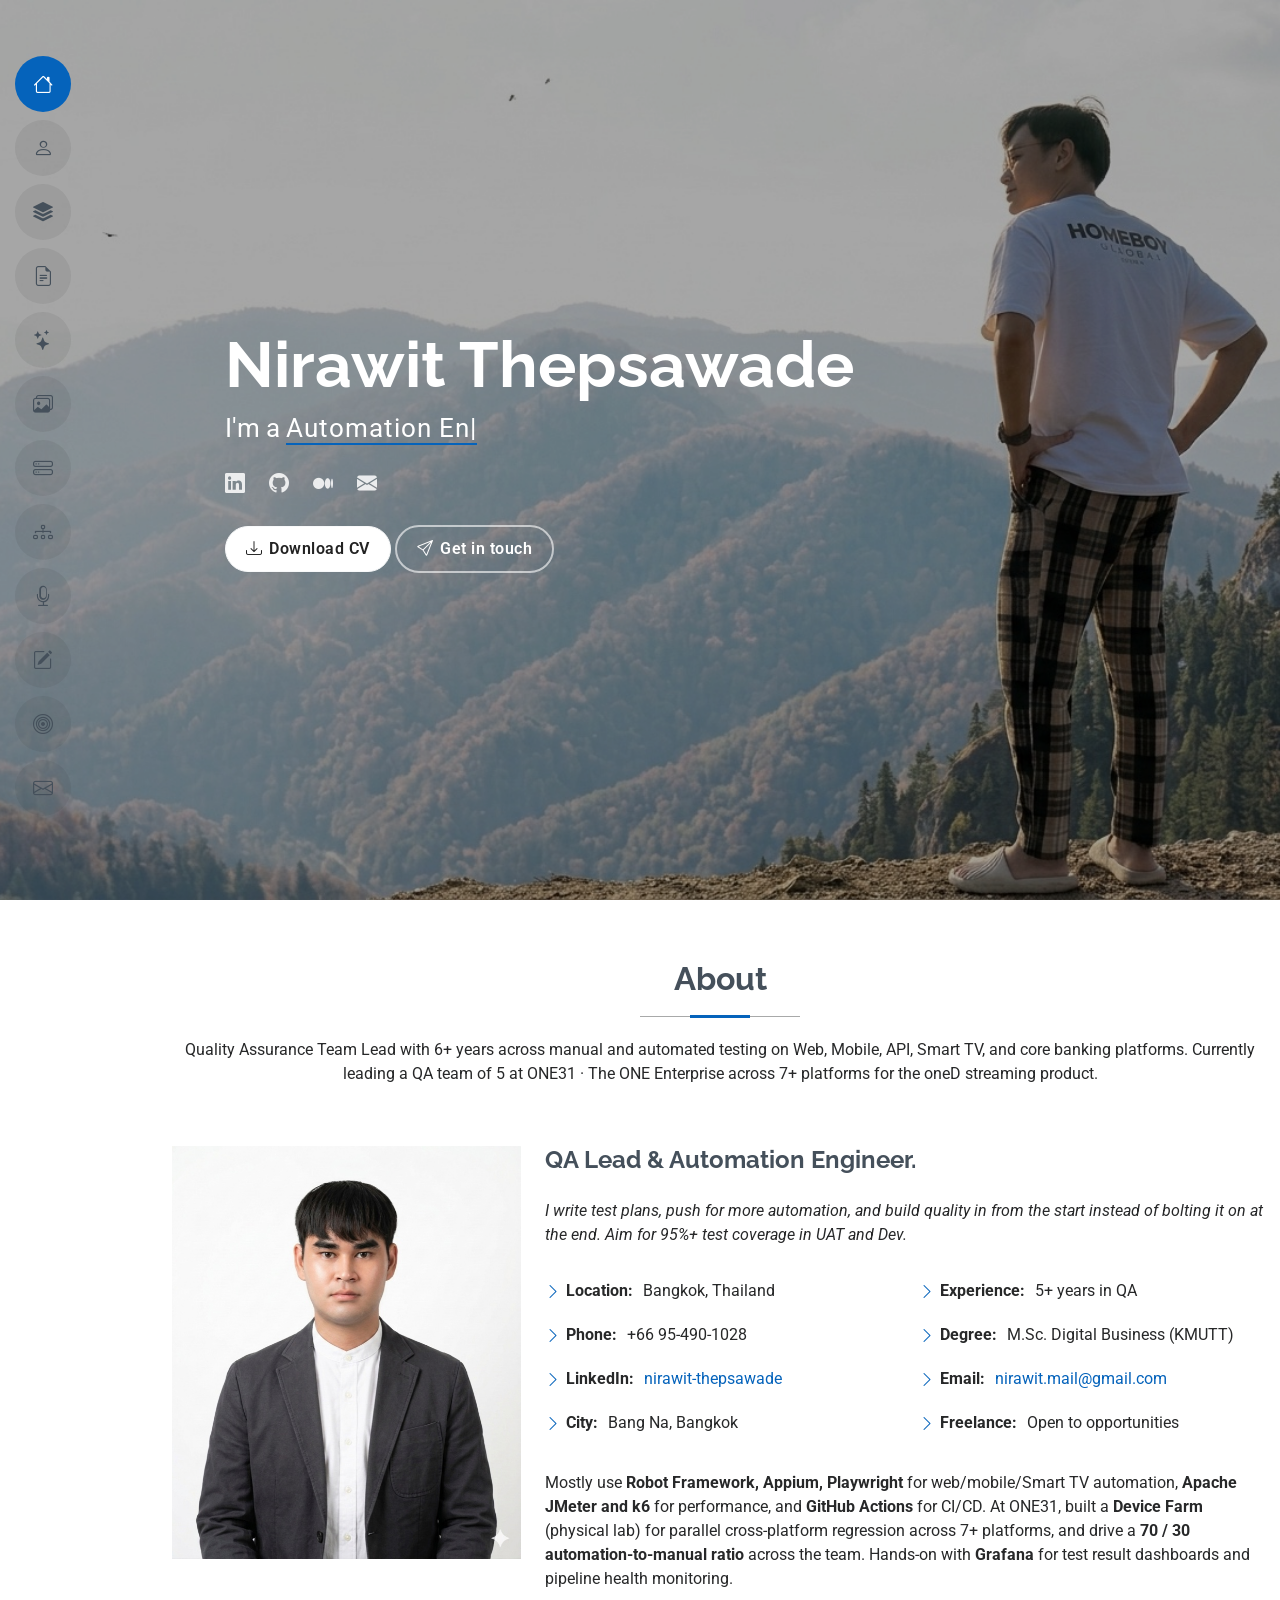
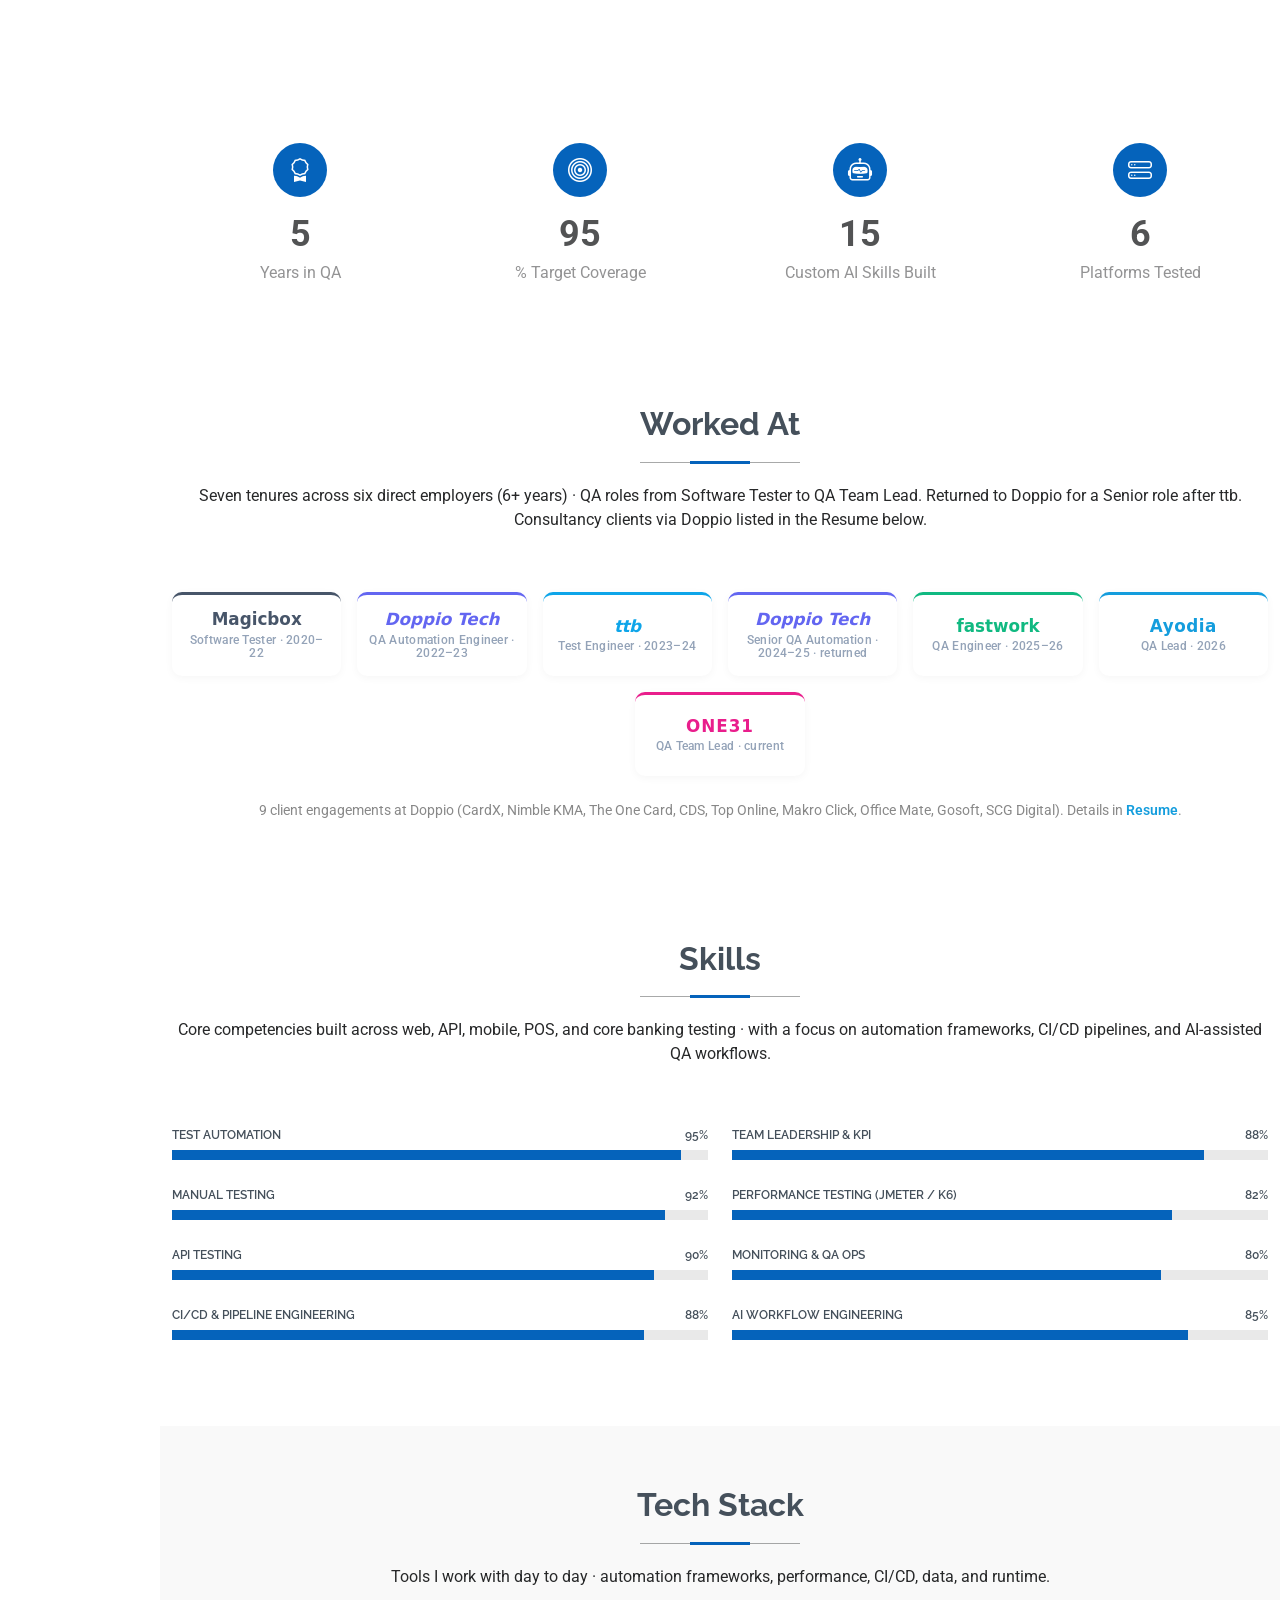
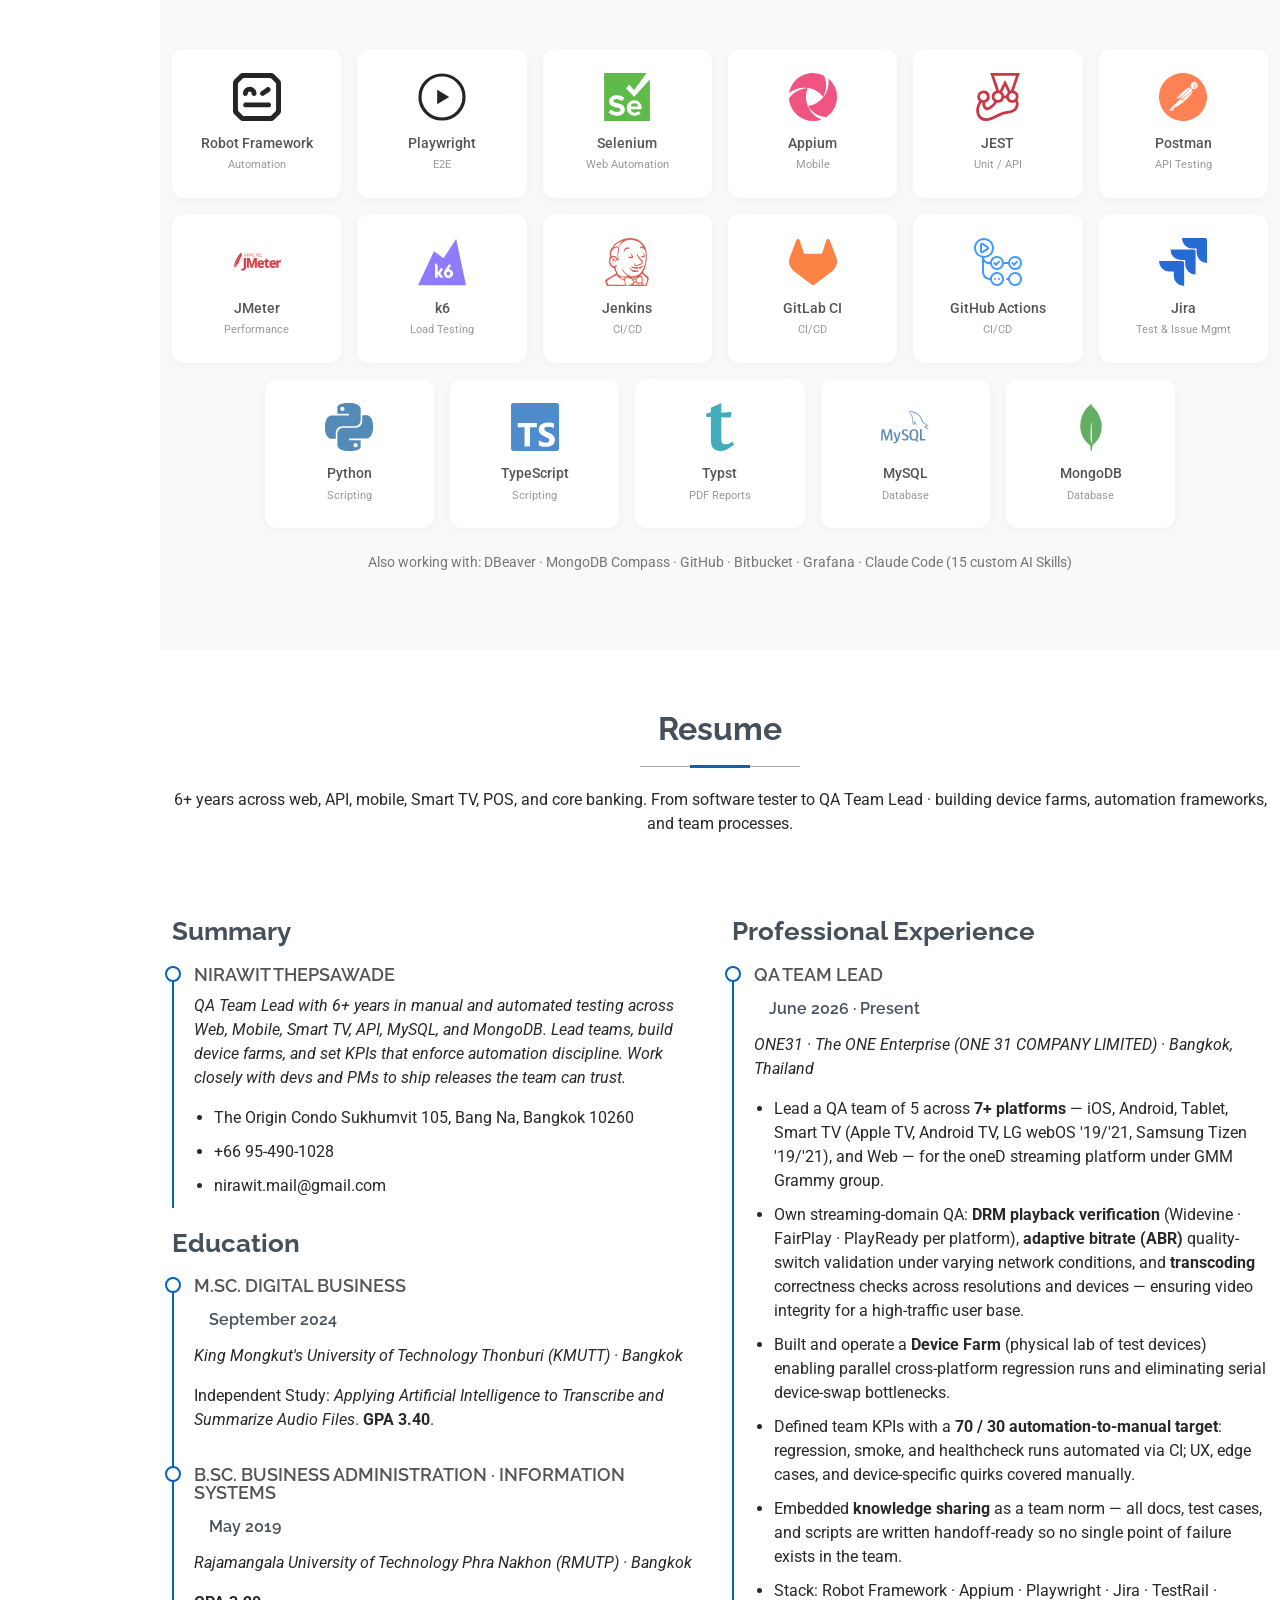
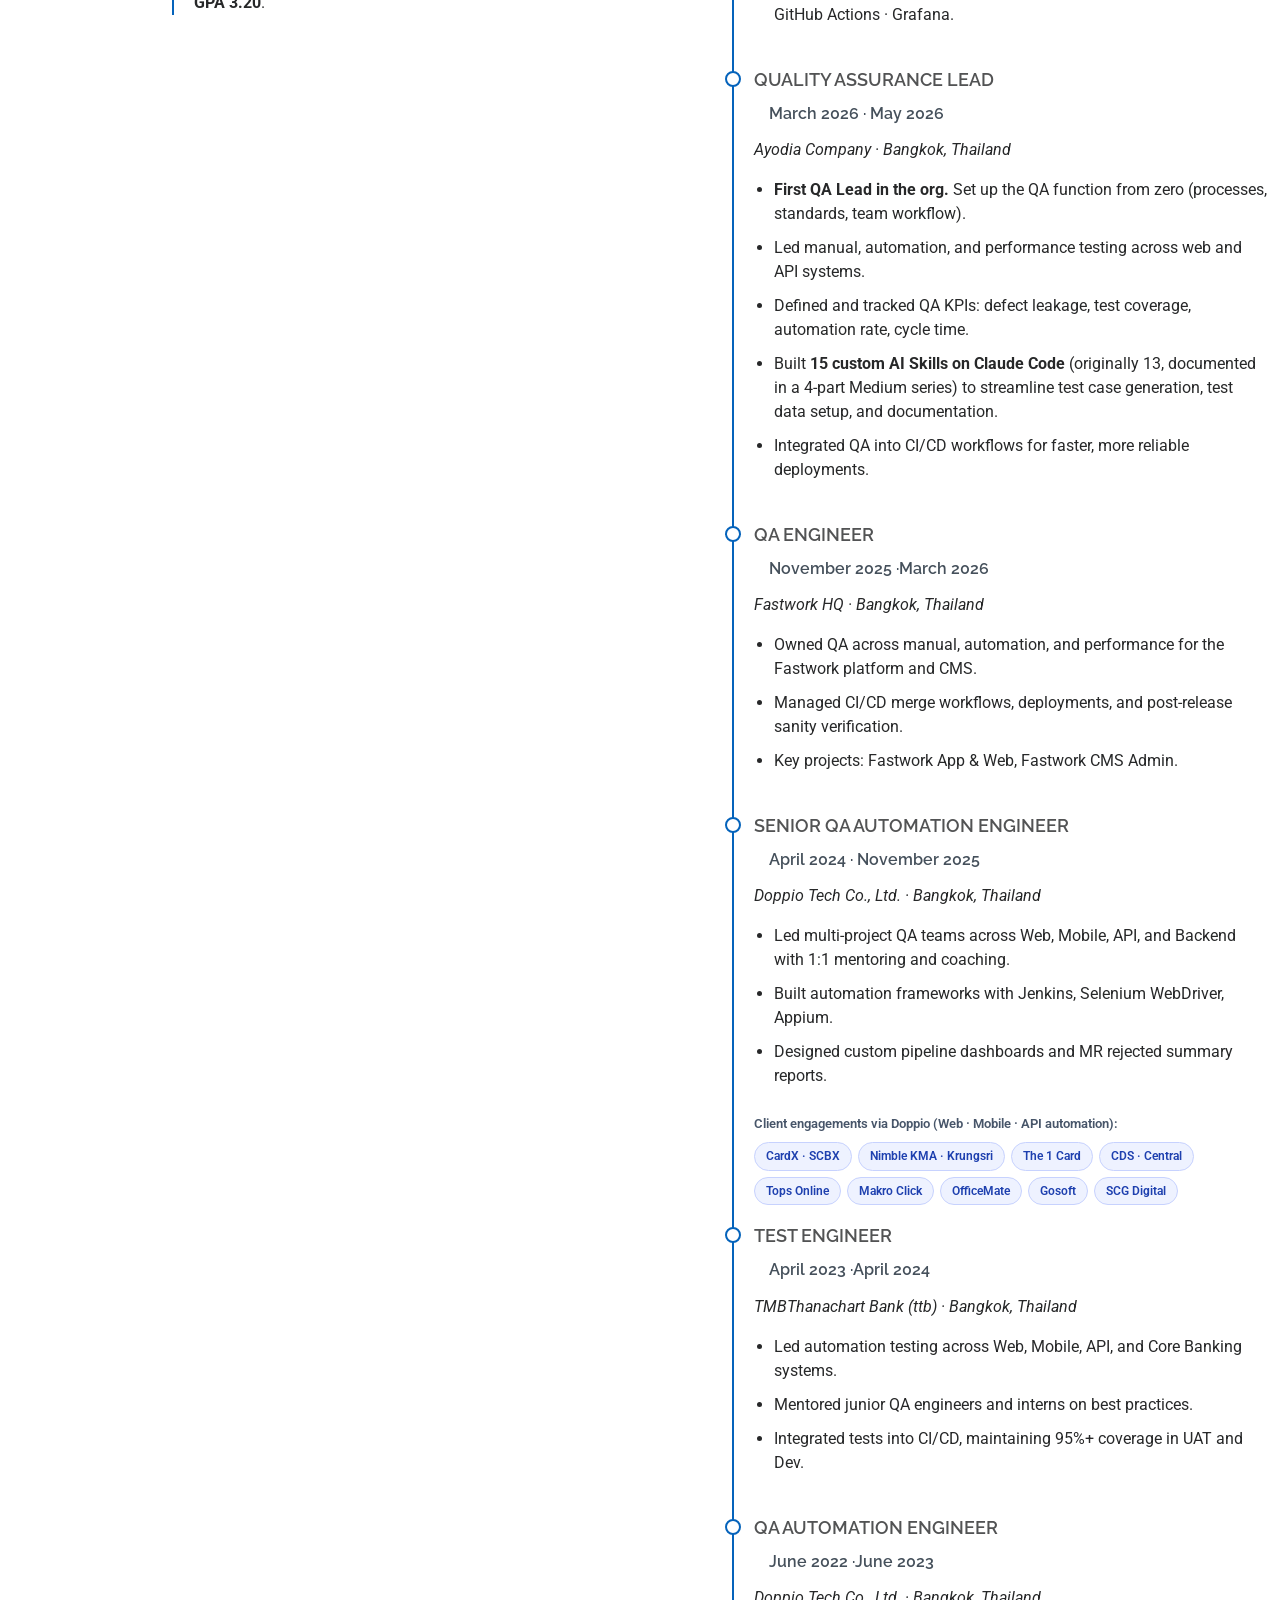
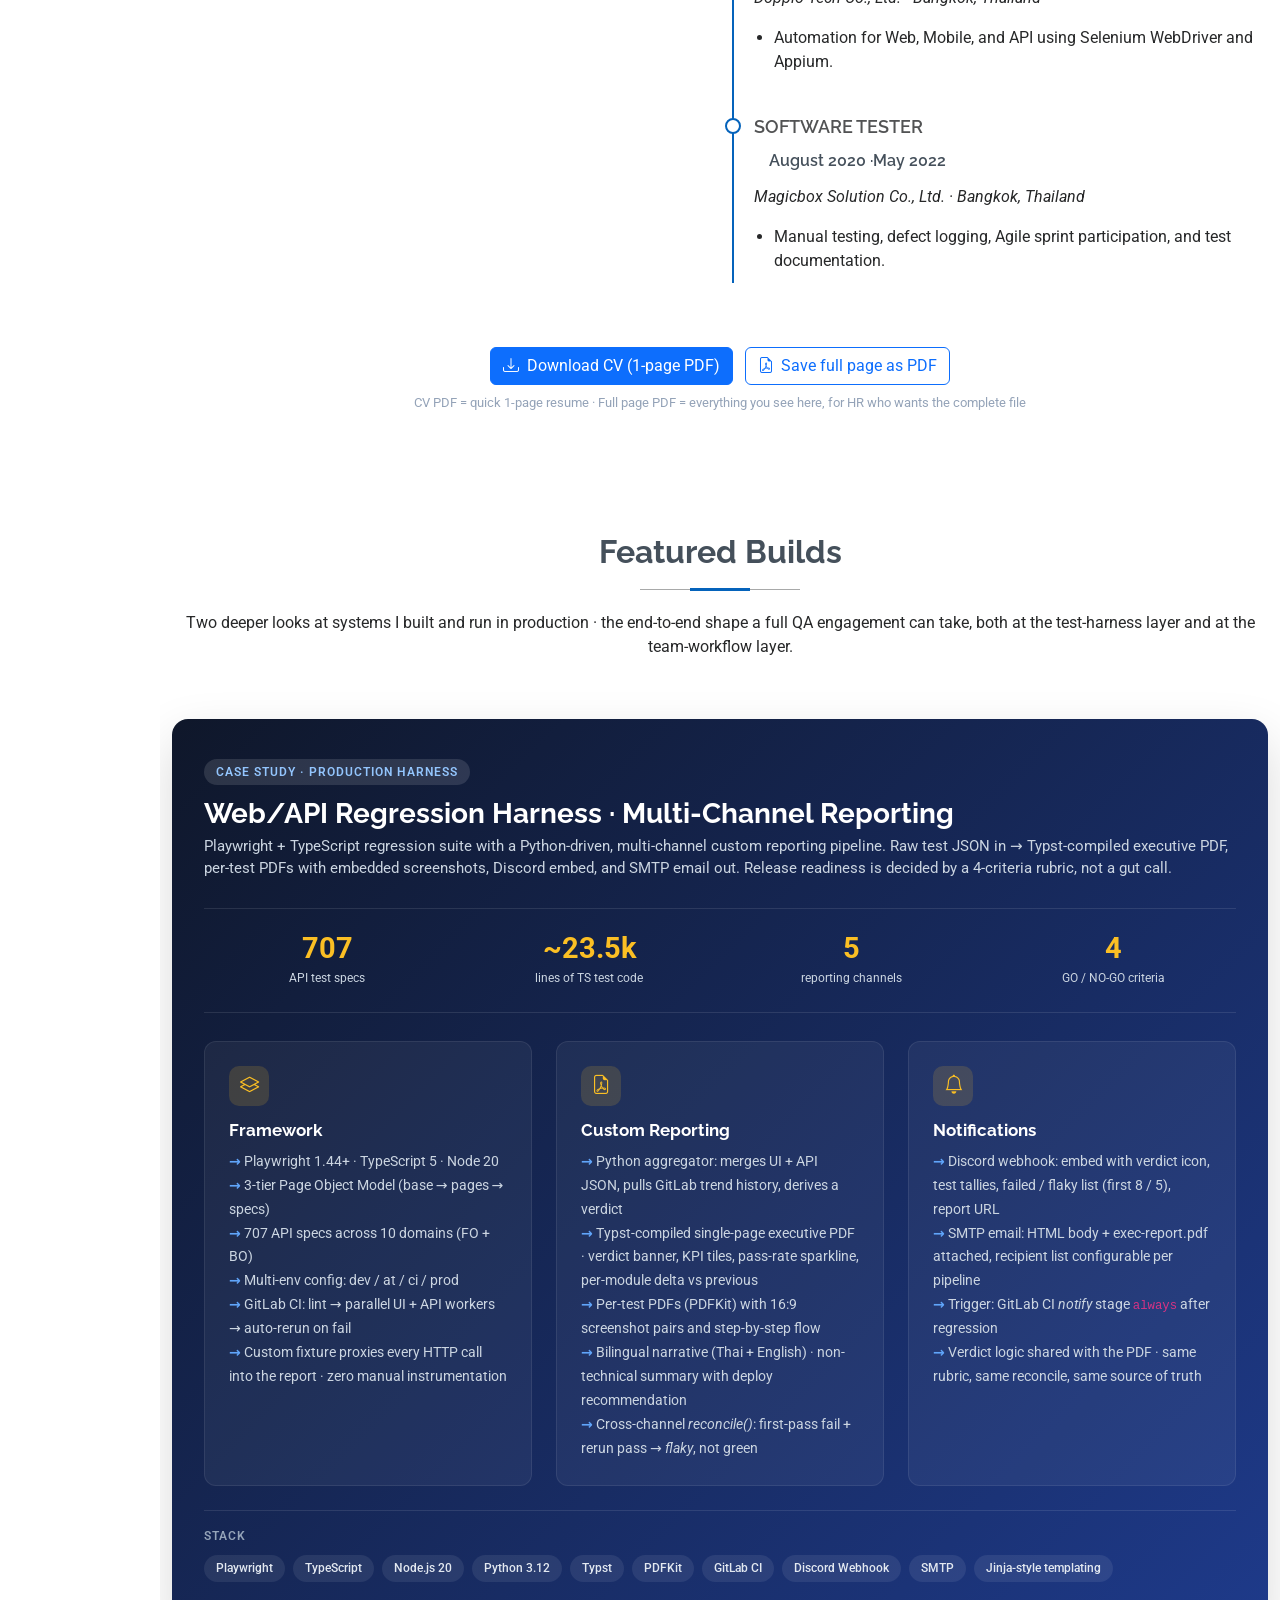
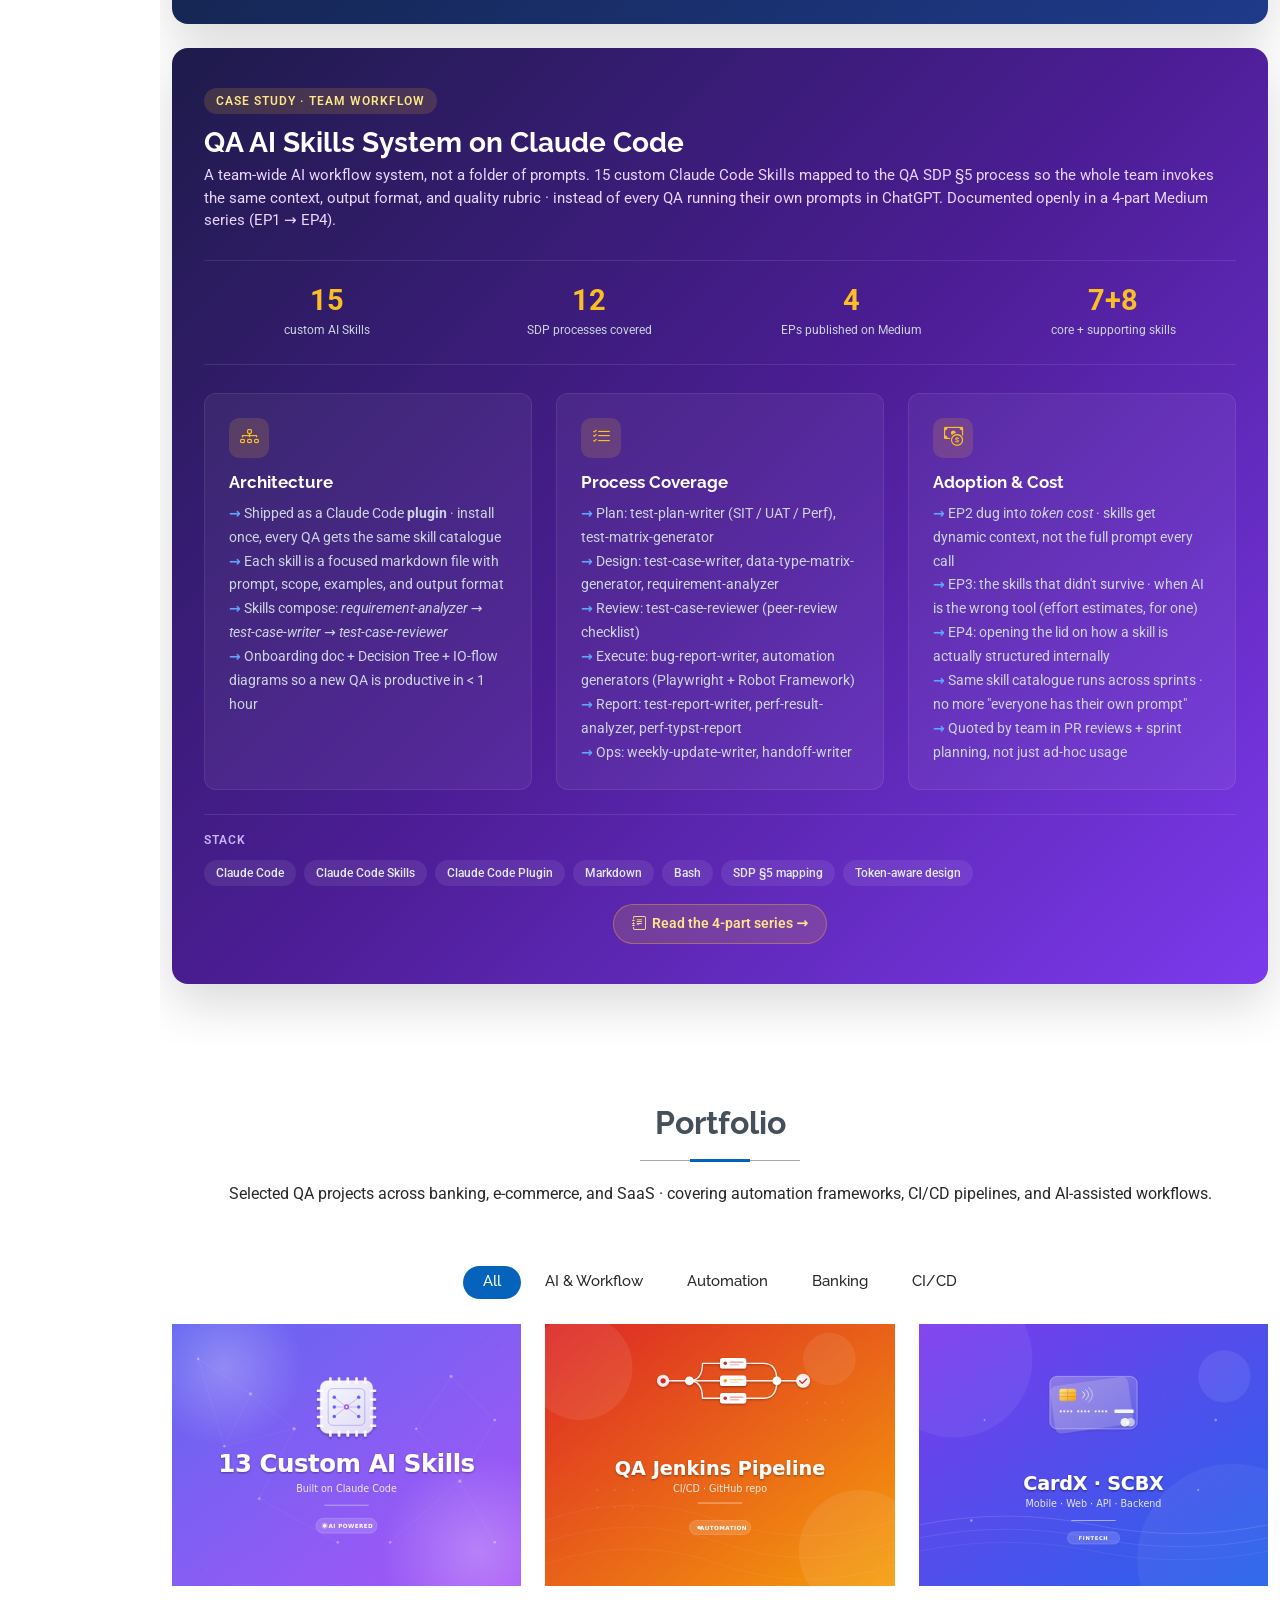
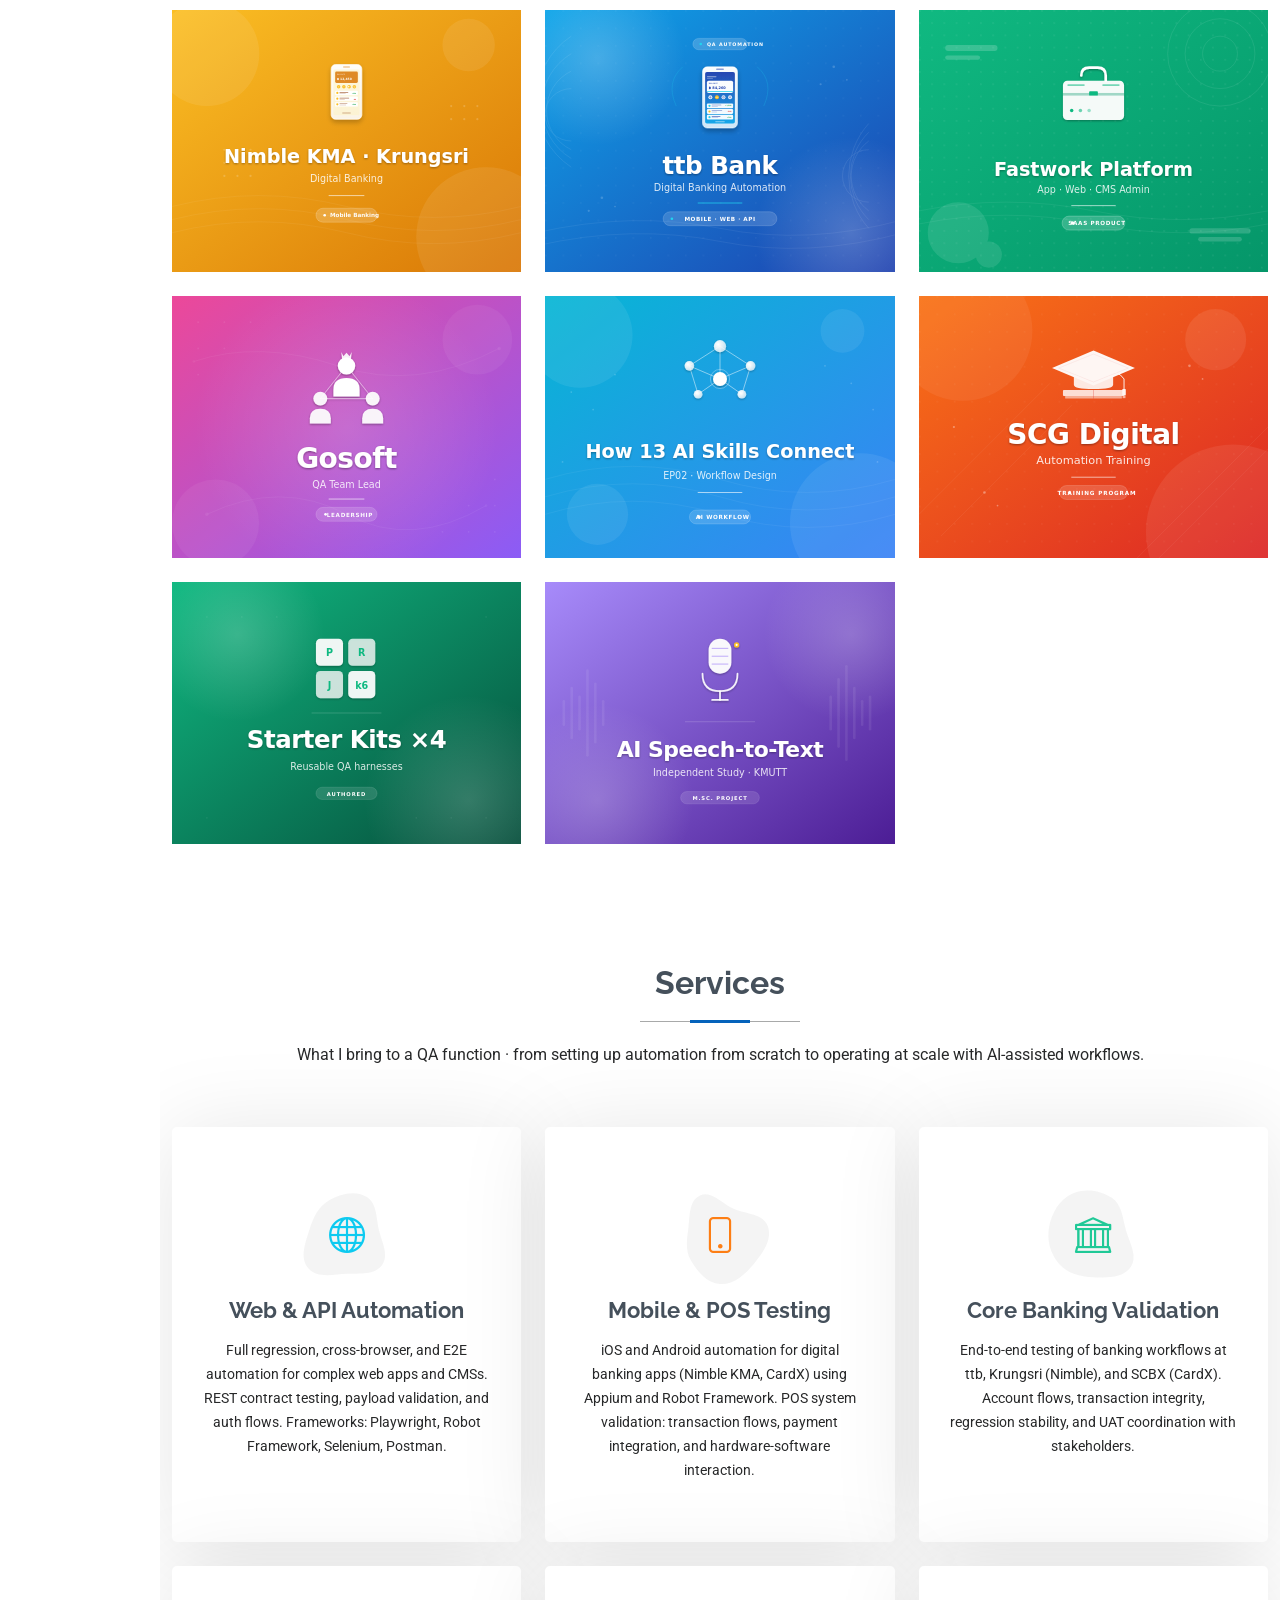
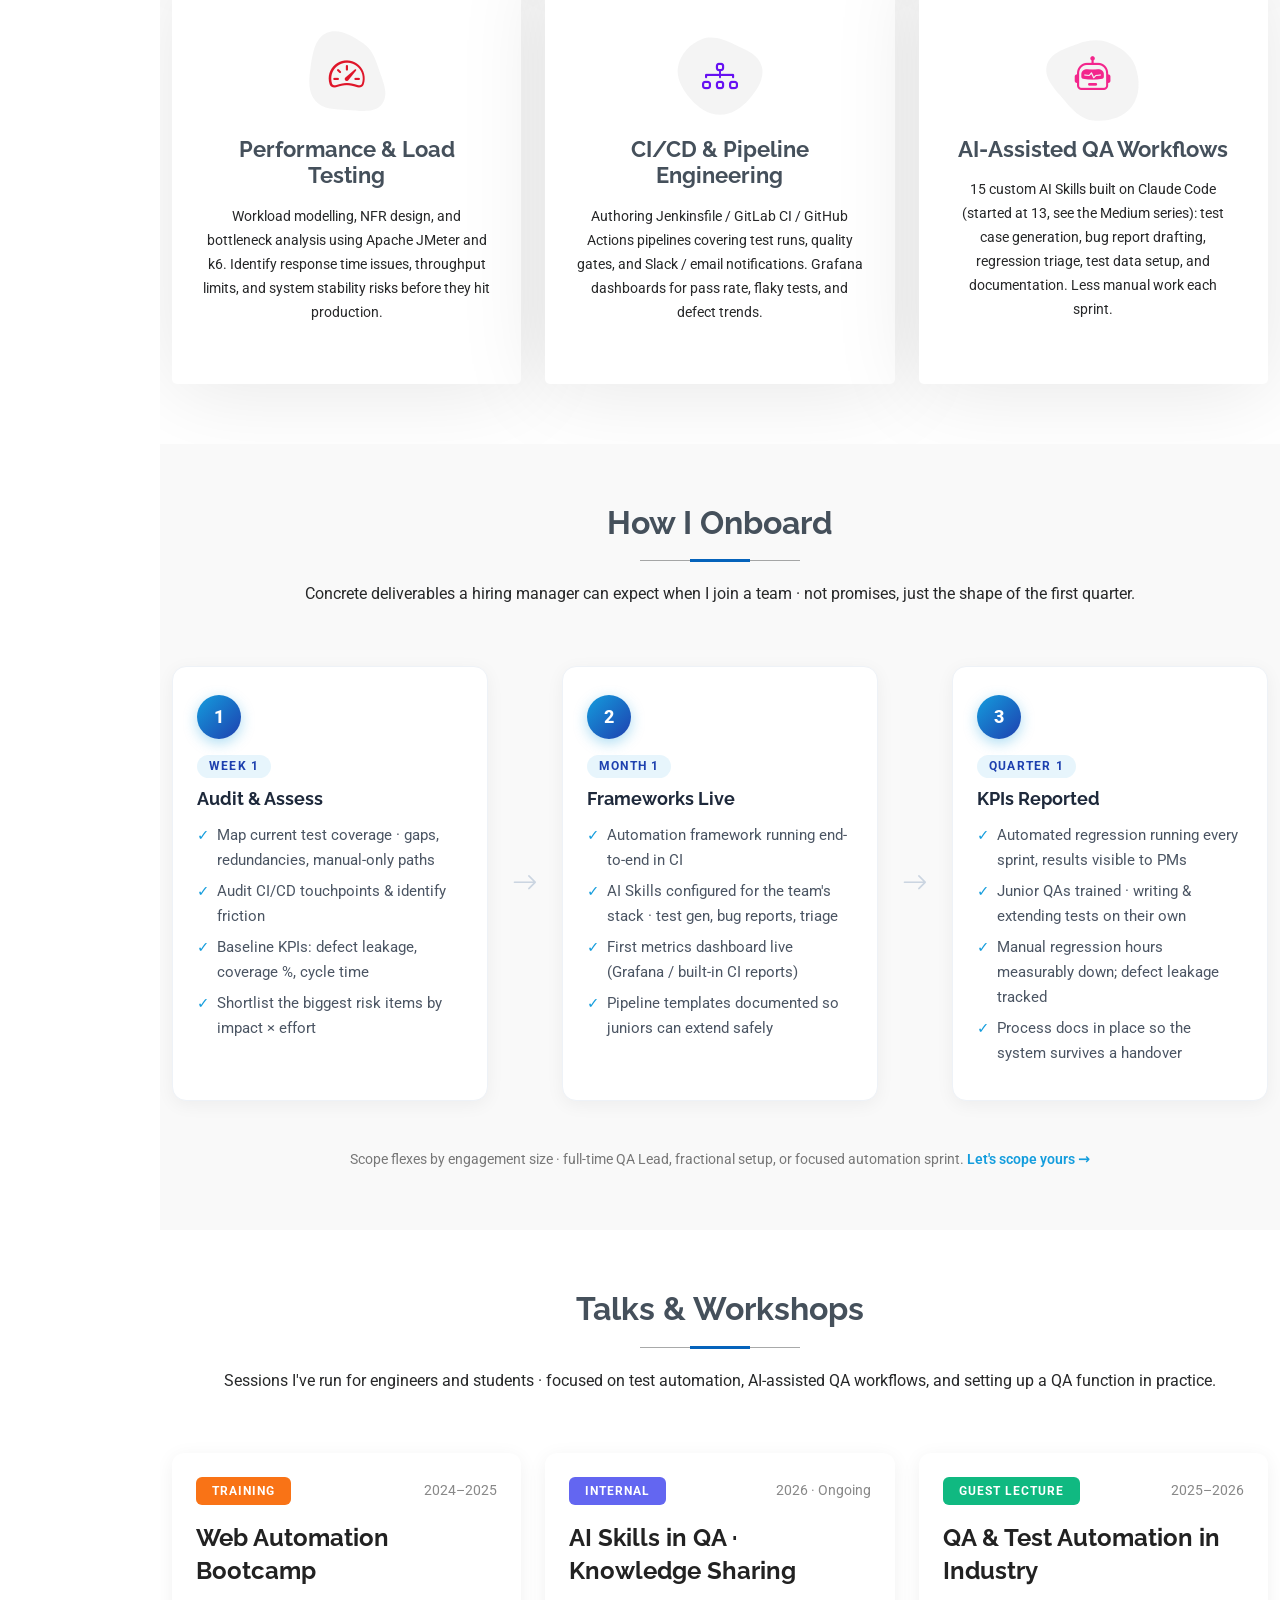
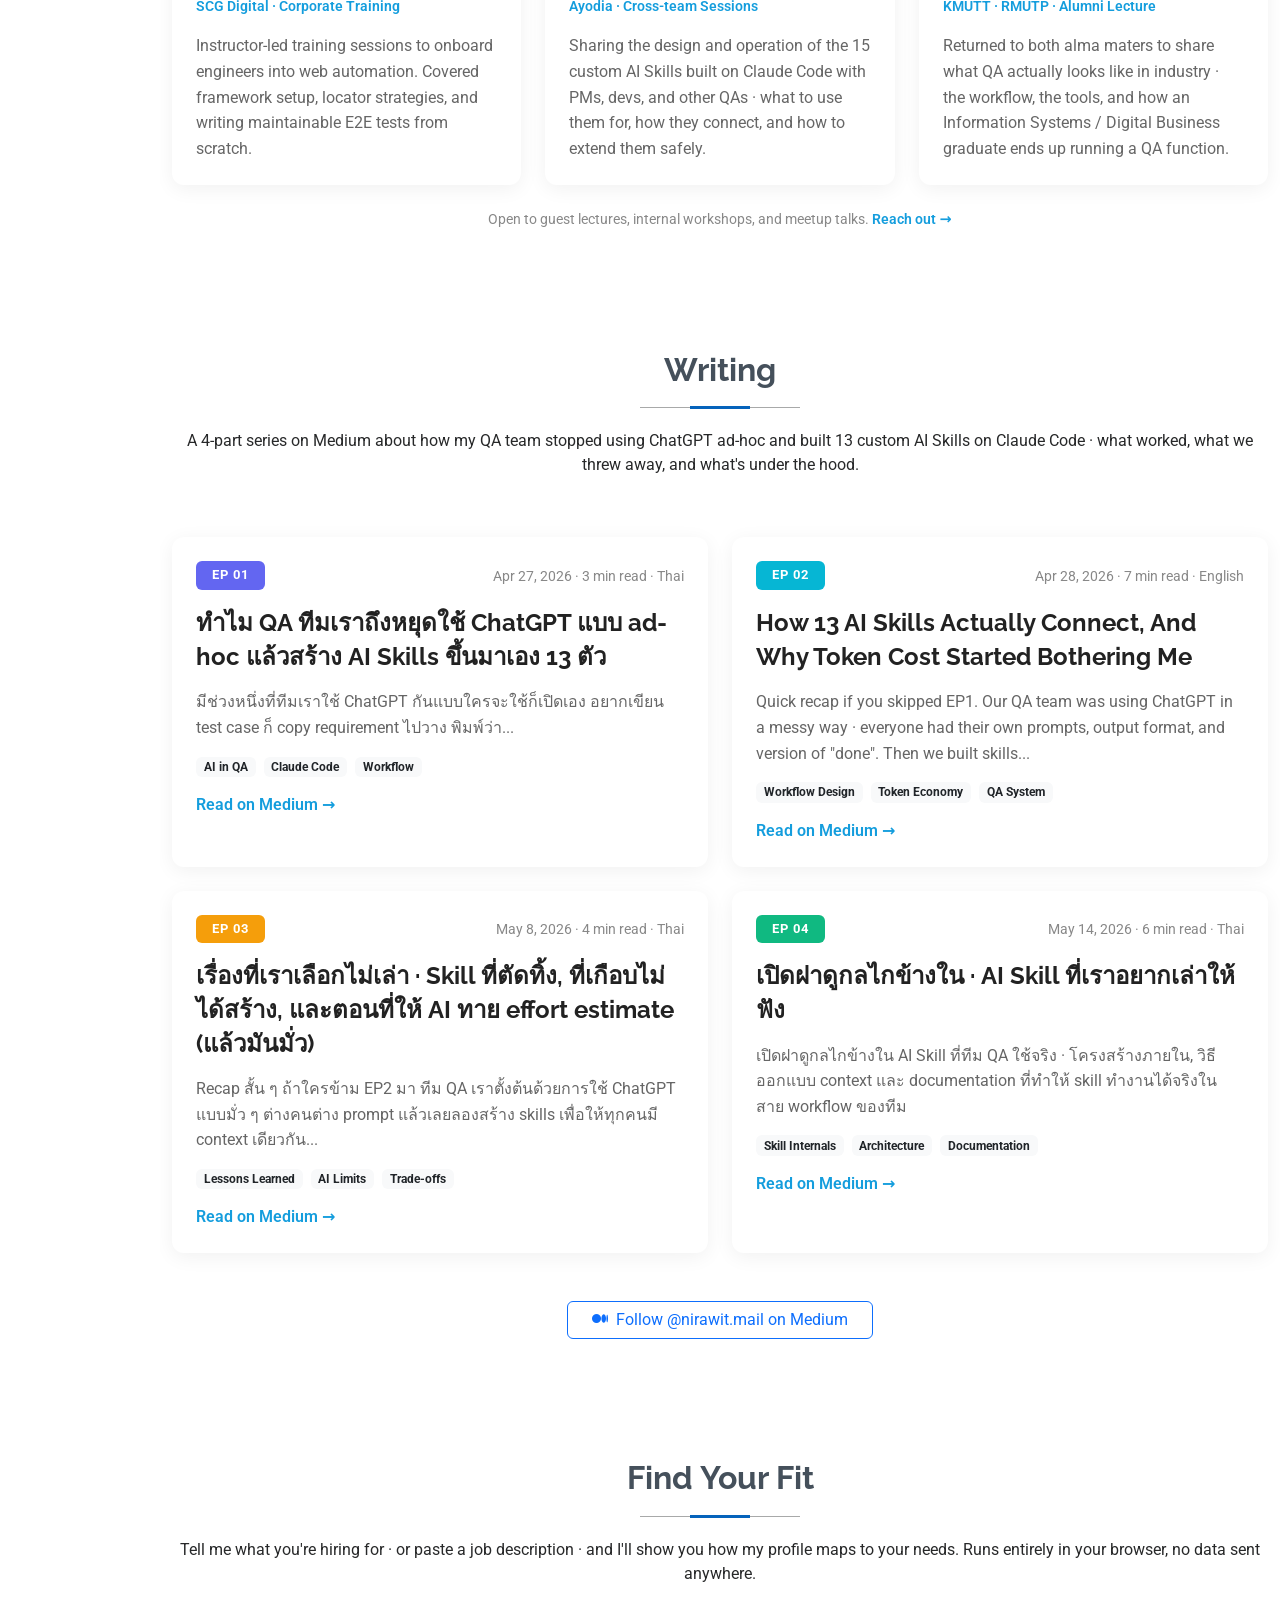
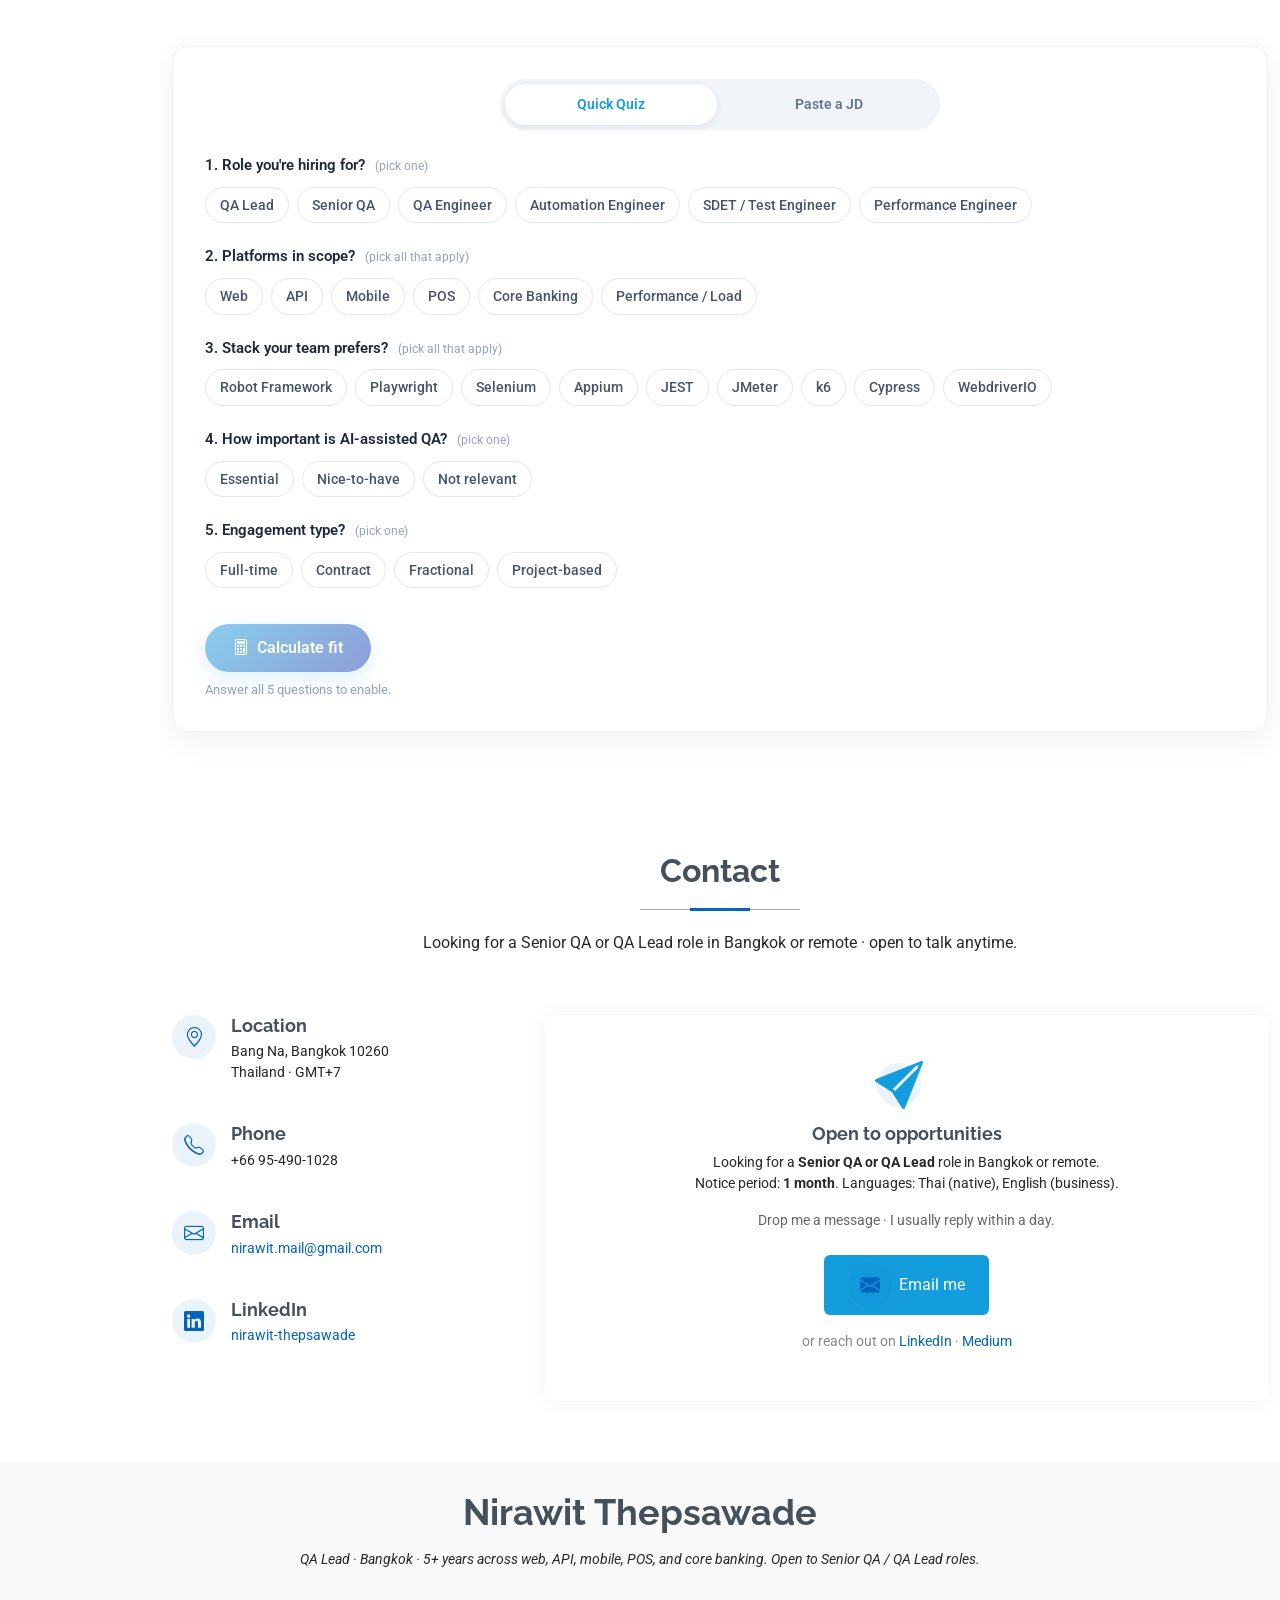
==== commit b9b6ae44: "Update index.html" ====
--- a/index.html
+++ b/index.html
@@ -4,22 +4,22 @@
 <head>
   <meta charset="utf-8">
   <meta content="width=device-width, initial-scale=1.0" name="viewport">
-  <title>Nirawit Thepsawade · QA Lead</title>
-  <meta name="description" content="Nirawit Thepsawade · QA Lead in Bangkok. 5+ years across web, API, mobile, POS, and core banking. Currently building QA at Ayodia.">
+  <title>Nirawit Thepsawade · QA Team Lead</title>
+  <meta name="description" content="Nirawit Thepsawade · QA Team Lead in Bangkok. 6+ years across web, API, mobile, Smart TV, and core banking. Currently QA Team Lead at ONE31 · The ONE Enterprise.">
   <meta name="keywords" content="QA Lead, Quality Assurance, Test Automation, Robot Framework, Playwright, JMeter, Jenkins, Bangkok">
 
   <!-- Open Graph -->
-  <meta property="og:title" content="Nirawit Thepsawade · QA Lead · Bangkok">
-  <meta property="og:description" content="5+ years in QA across web, API, mobile, POS, and core banking. Building QA at Ayodia with 15 custom AI Skills on Claude Code. Open to Senior QA / QA Lead roles.">
+  <meta property="og:title" content="Nirawit Thepsawade · QA Team Lead · Bangkok">
+  <meta property="og:description" content="6+ years in QA across web, API, mobile, Smart TV, and core banking. QA Team Lead at ONE31 (oneD streaming platform). Robot Framework · Appium · Playwright · GitHub Actions · Grafana.">
   <meta property="og:type" content="profile">
   <meta property="og:locale" content="en_US">
   <meta property="og:image" content="https://nirawit-cv.bossma6.workers.dev/assets/img/og-card.jpg">
   <meta property="og:image:width" content="1200">
   <meta property="og:image:height" content="630">
-  <meta property="og:image:alt" content="Nirawit Thepsawade · Quality Assurance Lead · Bangkok">
+  <meta property="og:image:alt" content="Nirawit Thepsawade · Quality Assurance Team Lead · Bangkok">
   <meta name="twitter:card" content="summary_large_image">
-  <meta name="twitter:title" content="Nirawit Thepsawade · QA Lead">
-  <meta name="twitter:description" content="5+ years in QA · web, API, mobile, POS, core banking · Bangkok / remote · Open to work">
+  <meta name="twitter:title" content="Nirawit Thepsawade · QA Team Lead">
+  <meta name="twitter:description" content="6+ years in QA · web, API, mobile, Smart TV · QA Team Lead at ONE31 · Bangkok">
   <meta name="twitter:image" content="https://nirawit-cv.bossma6.workers.dev/assets/img/og-card.jpg">
   <meta name="theme-color" content="#149ddd">
 
@@ -30,8 +30,8 @@
     "@type": "Person",
     "name": "Nirawit Thepsawade",
     "alternateName": "Best",
-    "jobTitle": "Quality Assurance Lead",
-    "worksFor": { "@type": "Organization", "name": "Ayodia" },
+    "jobTitle": "Quality Assurance Team Lead",
+    "worksFor": { "@type": "Organization", "name": "ONE31 · The ONE Enterprise" },
     "address": {
       "@type": "PostalAddress",
       "addressLocality": "Bangkok",
@@ -79,7 +79,7 @@
   <!-- Dev console greeting -->
   <script>
     console.log(
-      "%c👋 Hi dev!%c\nOpen to Senior QA / QA Lead roles.\nReach me at %cnirawit.mail@gmail.com%c\nLinkedIn: linkedin.com/in/nirawit-thepsawade-169451236",
+      "%c👋 Hi dev!%c\nQA Team Lead at ONE31 · The ONE Enterprise.\nReach me at %cnirawit.mail@gmail.com%c\nLinkedIn: linkedin.com/in/nirawit-thepsawade-169451236",
       "color:#149ddd;font-size:18px;font-weight:bold;line-height:1.6",
       "color:#475569;font-size:13px;line-height:1.6",
       "color:#fbbf24;font-size:13px;font-weight:bold",
@@ -233,6 +233,7 @@
     .brand-name.bt-ayodia    { font-weight: 700; letter-spacing: 0.5px; color: #149ddd; }
     .brand-name.bt-doppio    { font-style: italic; font-weight: 700; color: #6366f1; }
     .brand-name.bt-magicbox  { font-weight: 700; color: #475569; }
+    .brand-name.bt-one31     { font-weight: 900; letter-spacing: 1px; color: #e91e8c; }
     .brand-tile small {
       display: block; font-weight: 500; font-size: 0.72em;
       color: #94a3b8; letter-spacing: 0.3px;
@@ -595,7 +596,7 @@
       <!-- Section Title -->
       <div class="container section-title" data-aos="fade-up">
         <h2>About</h2>
-        <p>Quality Assurance Lead with 5+ years across manual and automated testing on Web, Mobile, API, MySQL, and MongoDB platforms. Currently building the QA function at Ayodia from the ground up · processes, governance, automation, and AI-assisted workflows.</p>
+        <p>Quality Assurance Team Lead with 6+ years across manual and automated testing on Web, Mobile, API, Smart TV, and core banking platforms. Currently leading a QA team of 5 at ONE31 · The ONE Enterprise across 7+ platforms for the oneD streaming product.</p>
       </div><!-- End Section Title -->
 
       <div class="container" data-aos="fade-up" data-aos-delay="100">
@@ -628,7 +629,7 @@
               </div>
             </div>
             <p class="py-3">
-              Mostly use <strong>Robot Framework, Playwright, JEST</strong> for web/mobile/API, <strong>Apache JMeter and k6</strong> for performance, and <strong>Jenkins</strong> for CI/CD. Hands-on with <strong>DBeaver and MongoDB Compass</strong> for data checks across MySQL and MongoDB. At Ayodia, my team runs <strong>15 custom AI Skills</strong> we built on Claude Code (started at 13, see the Medium series) so repetitive test work doesn't eat sprints anymore.
+              Mostly use <strong>Robot Framework, Appium, Playwright</strong> for web/mobile/Smart TV automation, <strong>Apache JMeter and k6</strong> for performance, and <strong>GitHub Actions</strong> for CI/CD. At ONE31, built a <strong>Device Farm</strong> (physical lab) for parallel cross-platform regression across 7+ platforms, and drive a <strong>70 / 30 automation-to-manual ratio</strong> across the team. Hands-on with <strong>Grafana</strong> for test result dashboards and pipeline health monitoring.
             </p>
           </div>
         </div>
@@ -687,7 +688,7 @@
 
       <div class="container section-title" data-aos="fade-up">
         <h2>Worked At</h2>
-        <p>Six tenures across five direct employers (5+ years) · QA roles from Software Tester to QA Lead. Returned to Doppio for a Senior role after ttb. Consultancy clients via Doppio listed in the Resume below.</p>
+        <p>Seven tenures across six direct employers (6+ years) · QA roles from Software Tester to QA Team Lead. Returned to Doppio for a Senior role after ttb. Consultancy clients via Doppio listed in the Resume below.</p>
       </div>
 
       <div class="container" data-aos="fade-up" data-aos-delay="100">
@@ -720,7 +721,12 @@
 
           <div class="col-6 col-sm-4 col-md-3 col-lg-2"><div class="brand-tile" style="border-top-color:#149ddd">
             <div class="brand-name bt-ayodia">Ayodia</div>
-            <small>QA Lead · current</small>
+            <small>QA Lead · 2026</small>
+          </div></div>
+
+          <div class="col-6 col-sm-4 col-md-3 col-lg-2"><div class="brand-tile" style="border-top-color:#e91e8c">
+            <div class="brand-name bt-one31">ONE31</div>
+            <small>QA Team Lead · current</small>
           </div></div>
 
         </div>
@@ -945,7 +951,7 @@
       <!-- Section Title -->
       <div class="container section-title" data-aos="fade-up">
         <h2>Resume</h2>
-        <p>5+ years across web, API, mobile, POS, and core banking. From software tester to QA Lead · building processes, automation frameworks, and AI-assisted workflows.</p>
+        <p>6+ years across web, API, mobile, Smart TV, POS, and core banking. From software tester to QA Team Lead · building device farms, automation frameworks, and team processes.</p>
       </div><!-- End Section Title -->
 
       <div class="container">
@@ -957,7 +963,7 @@
 
             <div class="resume-item pb-0">
               <h4>Nirawit Thepsawade</h4>
-              <p><em>QA Lead with 5+ years in manual and automated testing across Web, Mobile, API, MySQL, and MongoDB. Write test plans aiming for 95%+ coverage in UAT/Dev. Work closely with devs and PMs across multiple engagements to ship releases the team can trust.</em></p>
+              <p><em>QA Team Lead with 6+ years in manual and automated testing across Web, Mobile, Smart TV, API, MySQL, and MongoDB. Lead teams, build device farms, and set KPIs that enforce automation discipline. Work closely with devs and PMs to ship releases the team can trust.</em></p>
               <ul>
                 <li>The Origin Condo Sukhumvit 105, Bang Na, Bangkok 10260</li>
                 <li>+66 95-490-1028</li>
@@ -986,8 +992,22 @@
             <h3 class="resume-title">Professional Experience</h3>
 
             <div class="resume-item">
+              <h4>QA Team Lead</h4>
+              <h5>June 2026 · Present</h5>
+              <p><em>ONE31 · The ONE Enterprise (ONE 31 COMPANY LIMITED) · Bangkok, Thailand</em></p>
+              <ul>
+                <li>Lead a QA team of 5 across <strong>7+ platforms</strong> — iOS, Android, Tablet, Smart TV (Apple TV, Android TV, LG webOS '19/'21, Samsung Tizen '19/'21), and Web — for the oneD streaming platform under GMM Grammy group.</li>
+                <li>Own streaming-domain QA: <strong>DRM playback verification</strong> (Widevine · FairPlay · PlayReady per platform), <strong>adaptive bitrate (ABR)</strong> quality-switch validation under varying network conditions, and <strong>transcoding</strong> correctness checks across resolutions and devices — ensuring video integrity for a high-traffic user base.</li>
+                <li>Built and operate a <strong>Device Farm</strong> (physical lab of test devices) enabling parallel cross-platform regression runs and eliminating serial device-swap bottlenecks.</li>
+                <li>Defined team KPIs with a <strong>70 / 30 automation-to-manual target</strong>: regression, smoke, and healthcheck runs automated via CI; UX, edge cases, and device-specific quirks covered manually.</li>
+                <li>Embedded <strong>knowledge sharing</strong> as a team norm — all docs, test cases, and scripts are written handoff-ready so no single point of failure exists in the team.</li>
+                <li>Stack: Robot Framework · Appium · Playwright · Jira · TestRail · GitHub Actions · Grafana.</li>
+              </ul>
+            </div><!-- End Resume Item -->
+
+            <div class="resume-item">
               <h4>Quality Assurance Lead</h4>
-              <h5>March 2026 ·Present</h5>
+              <h5>March 2026 · May 2026</h5>
               <p><em>Ayodia Company · Bangkok, Thailand</em></p>
               <ul>
                 <li><strong>First QA Lead in the org.</strong> Set up the QA function from zero (processes, standards, team workflow).</li>
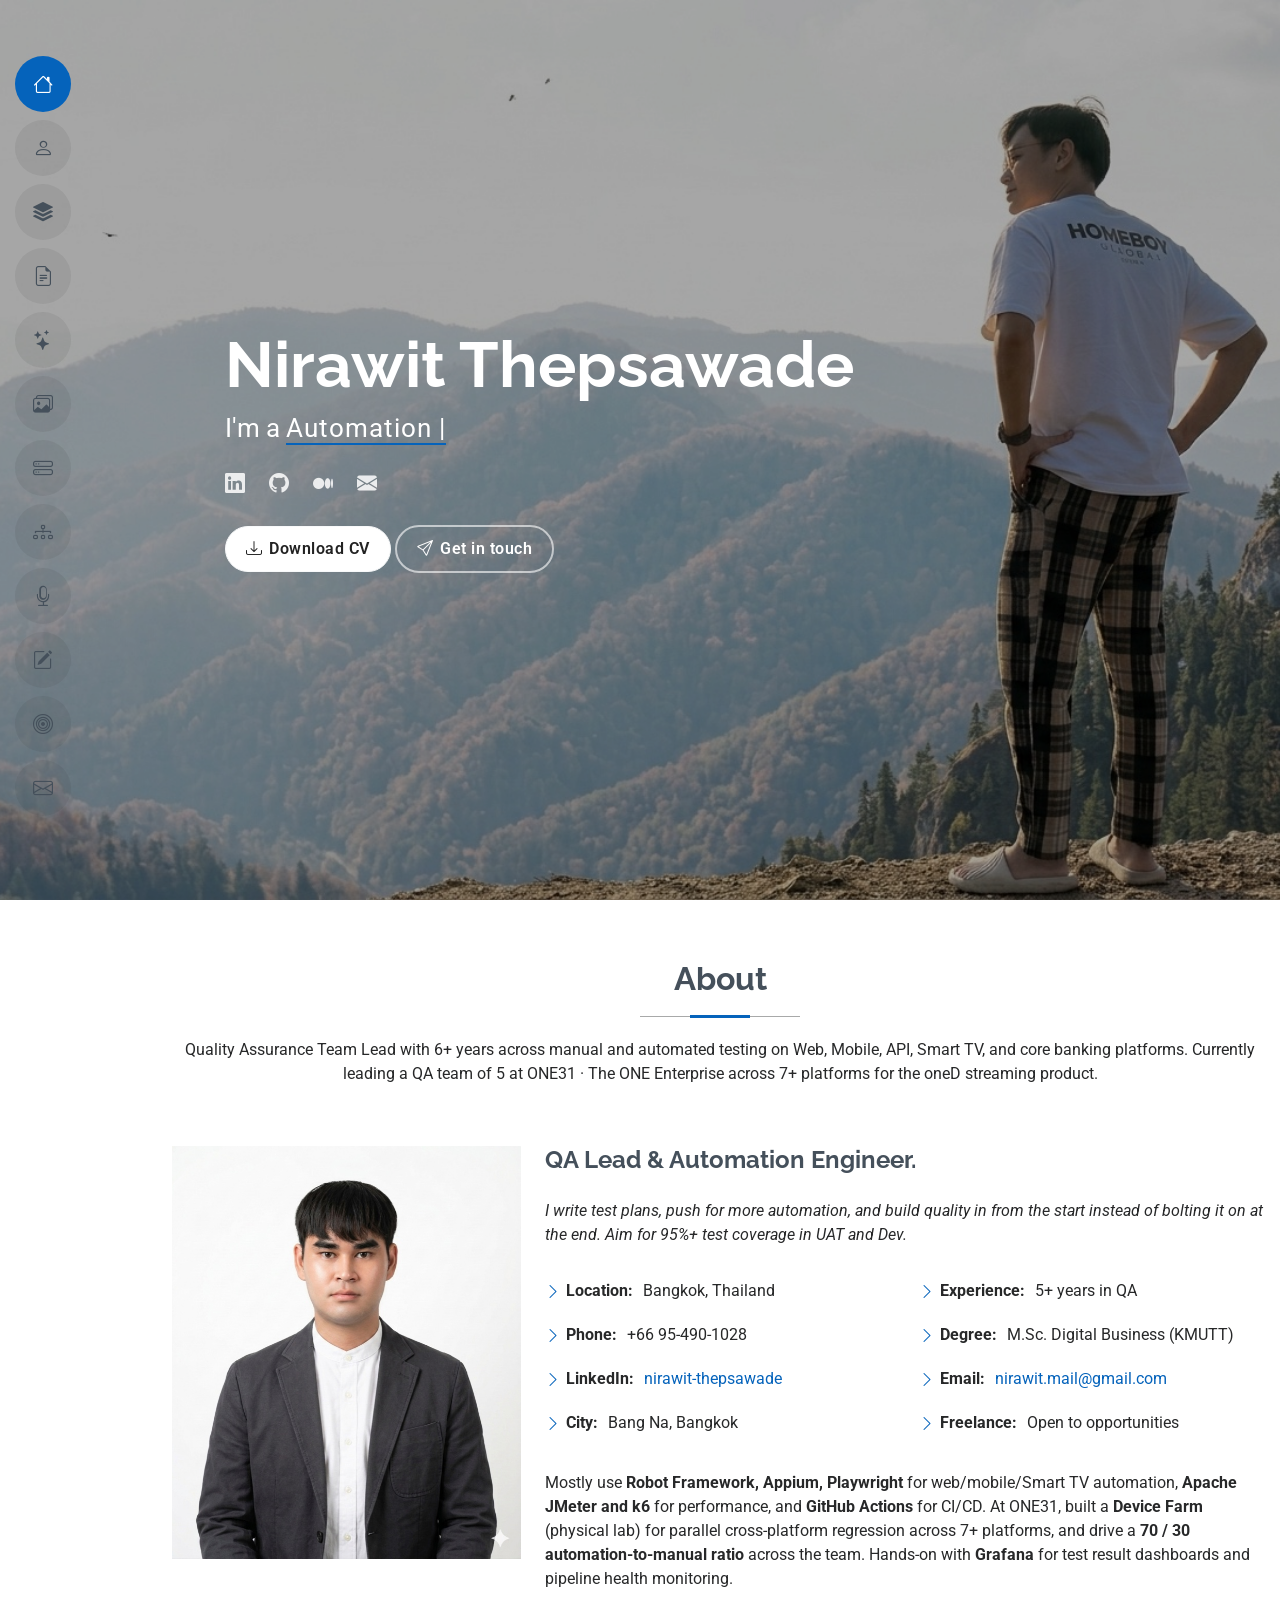
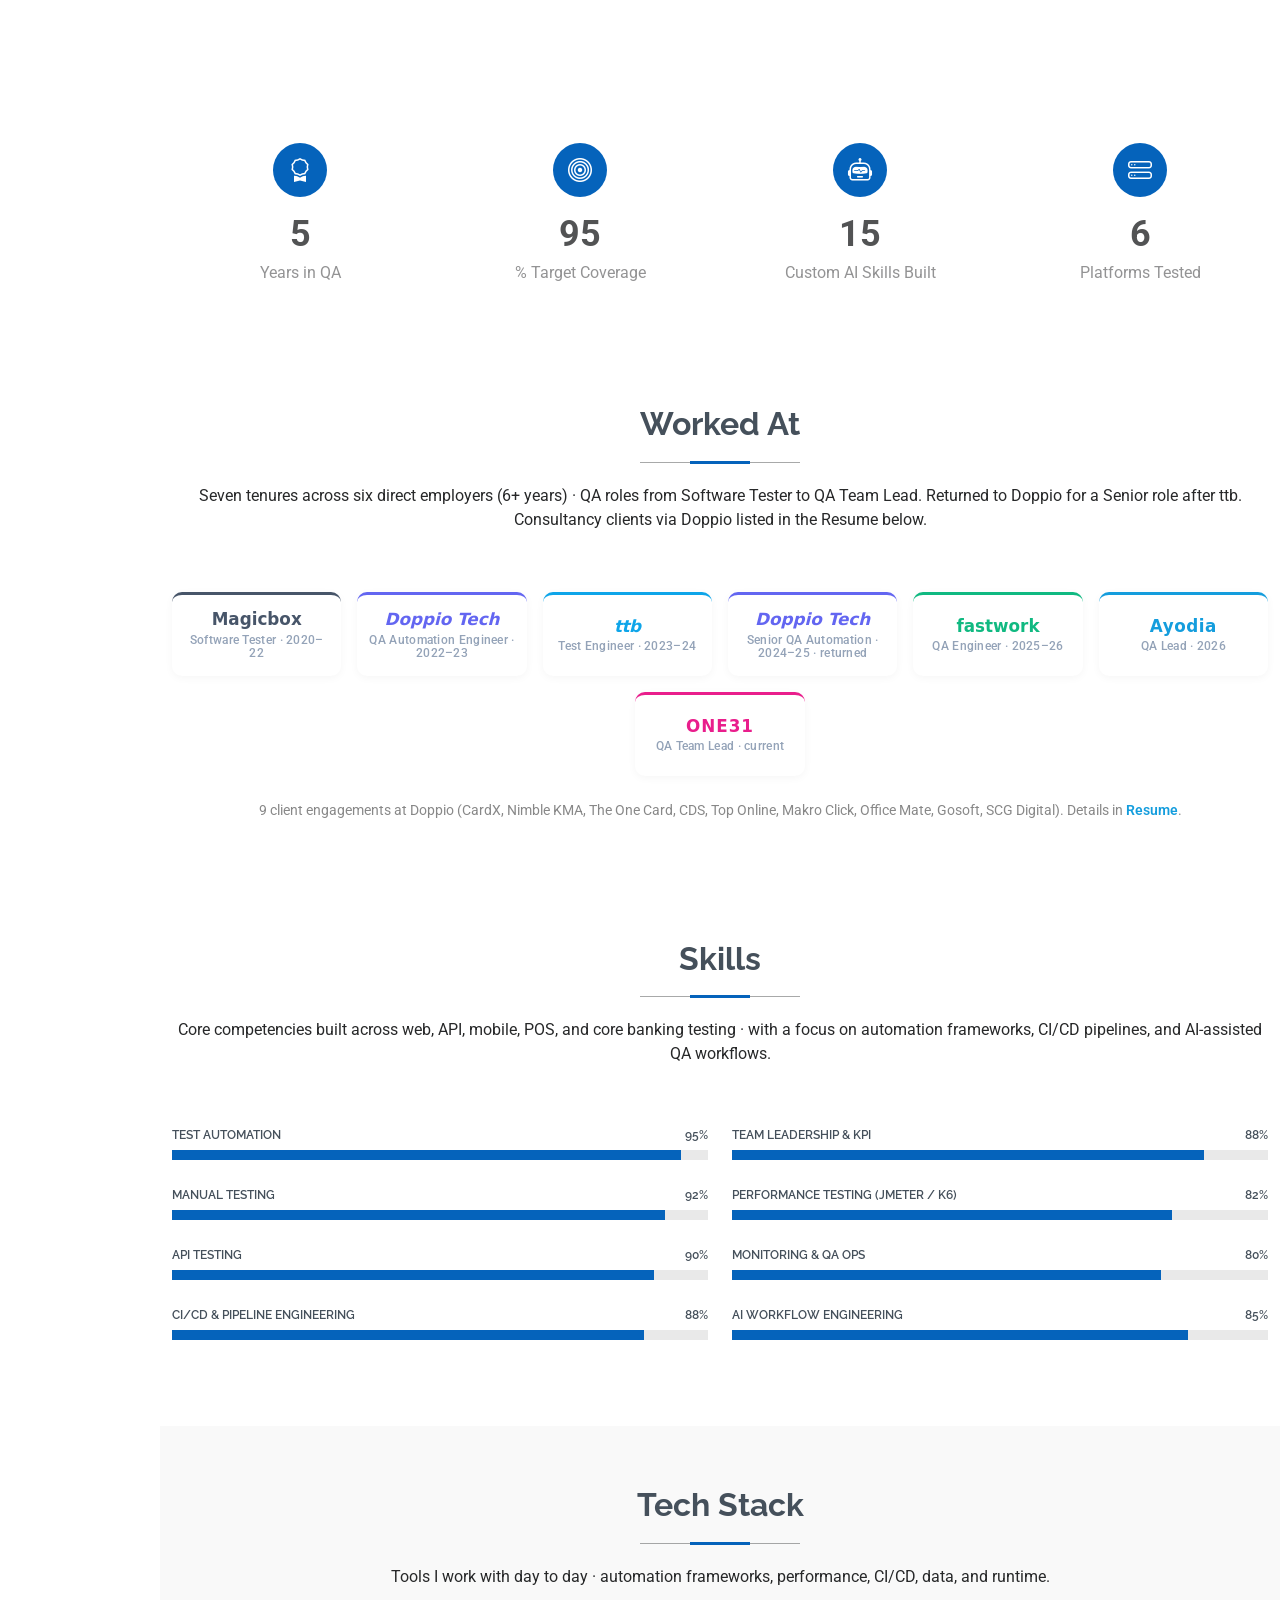
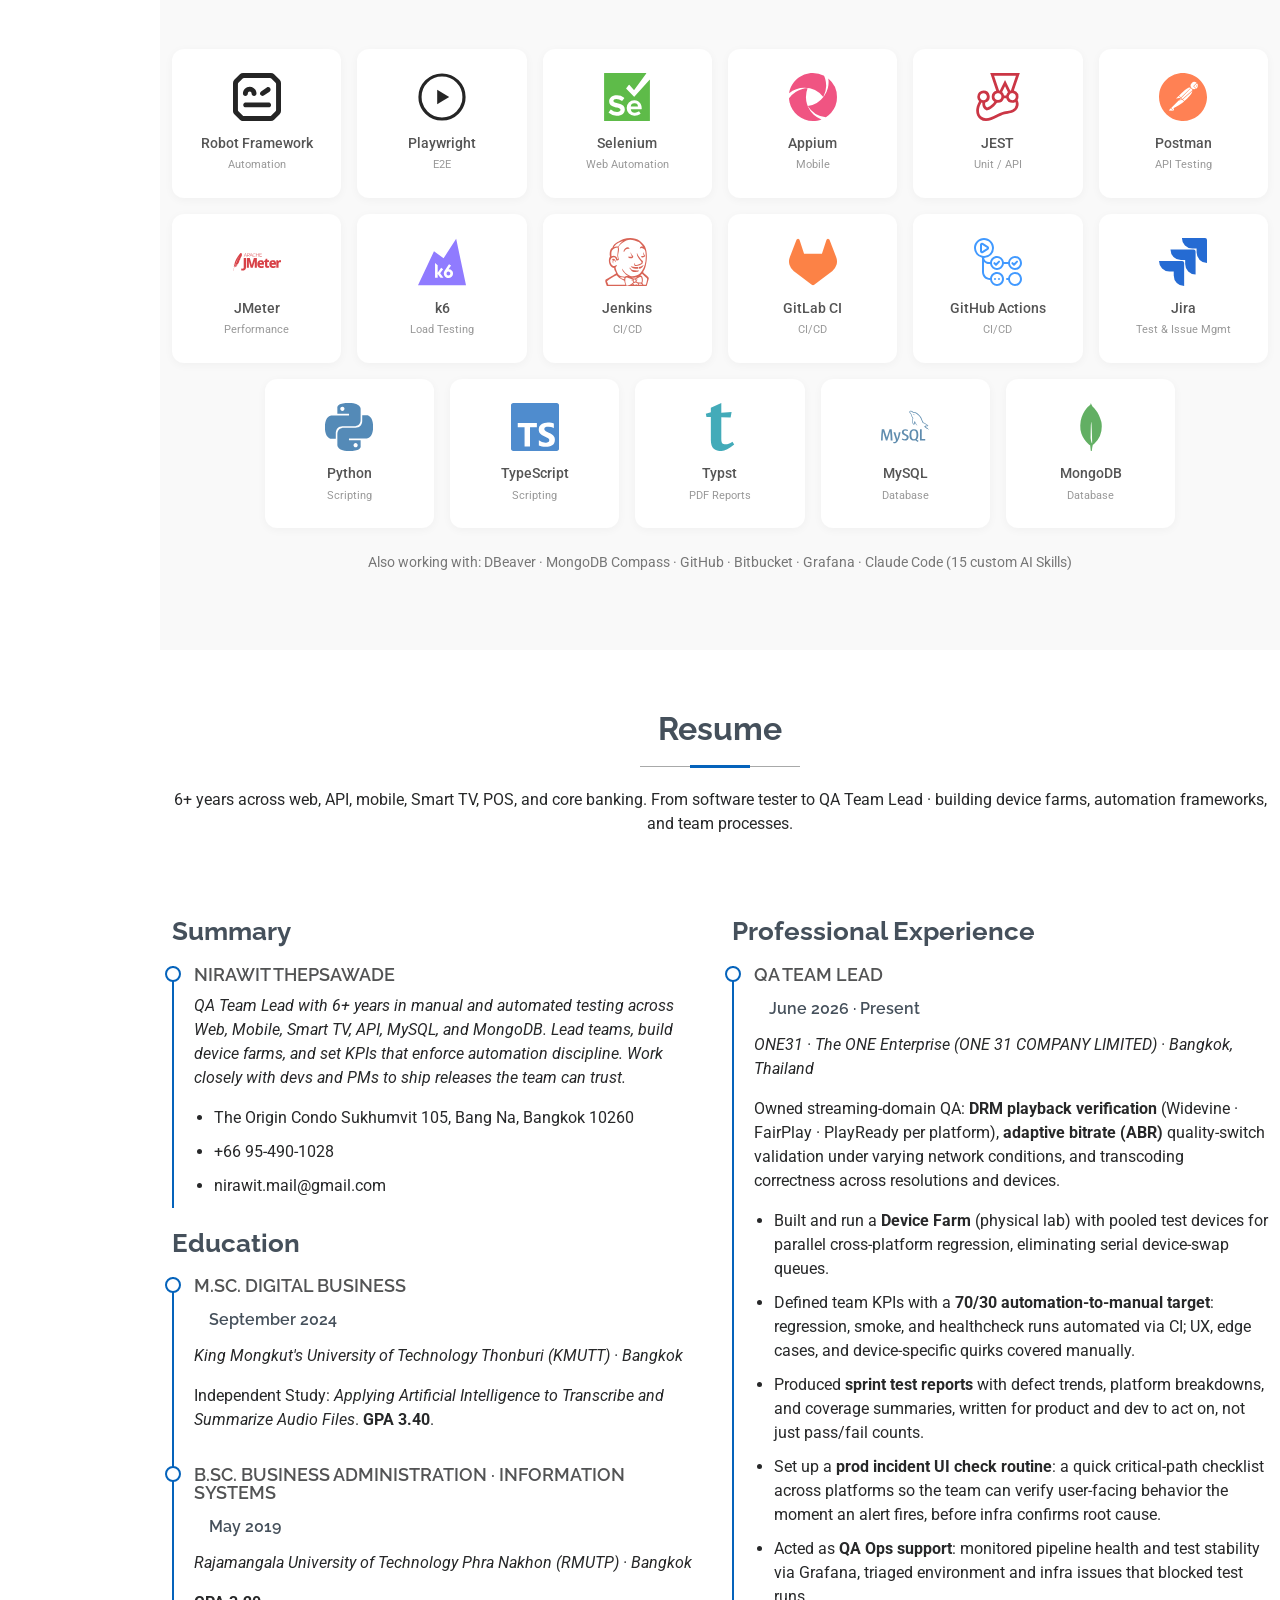
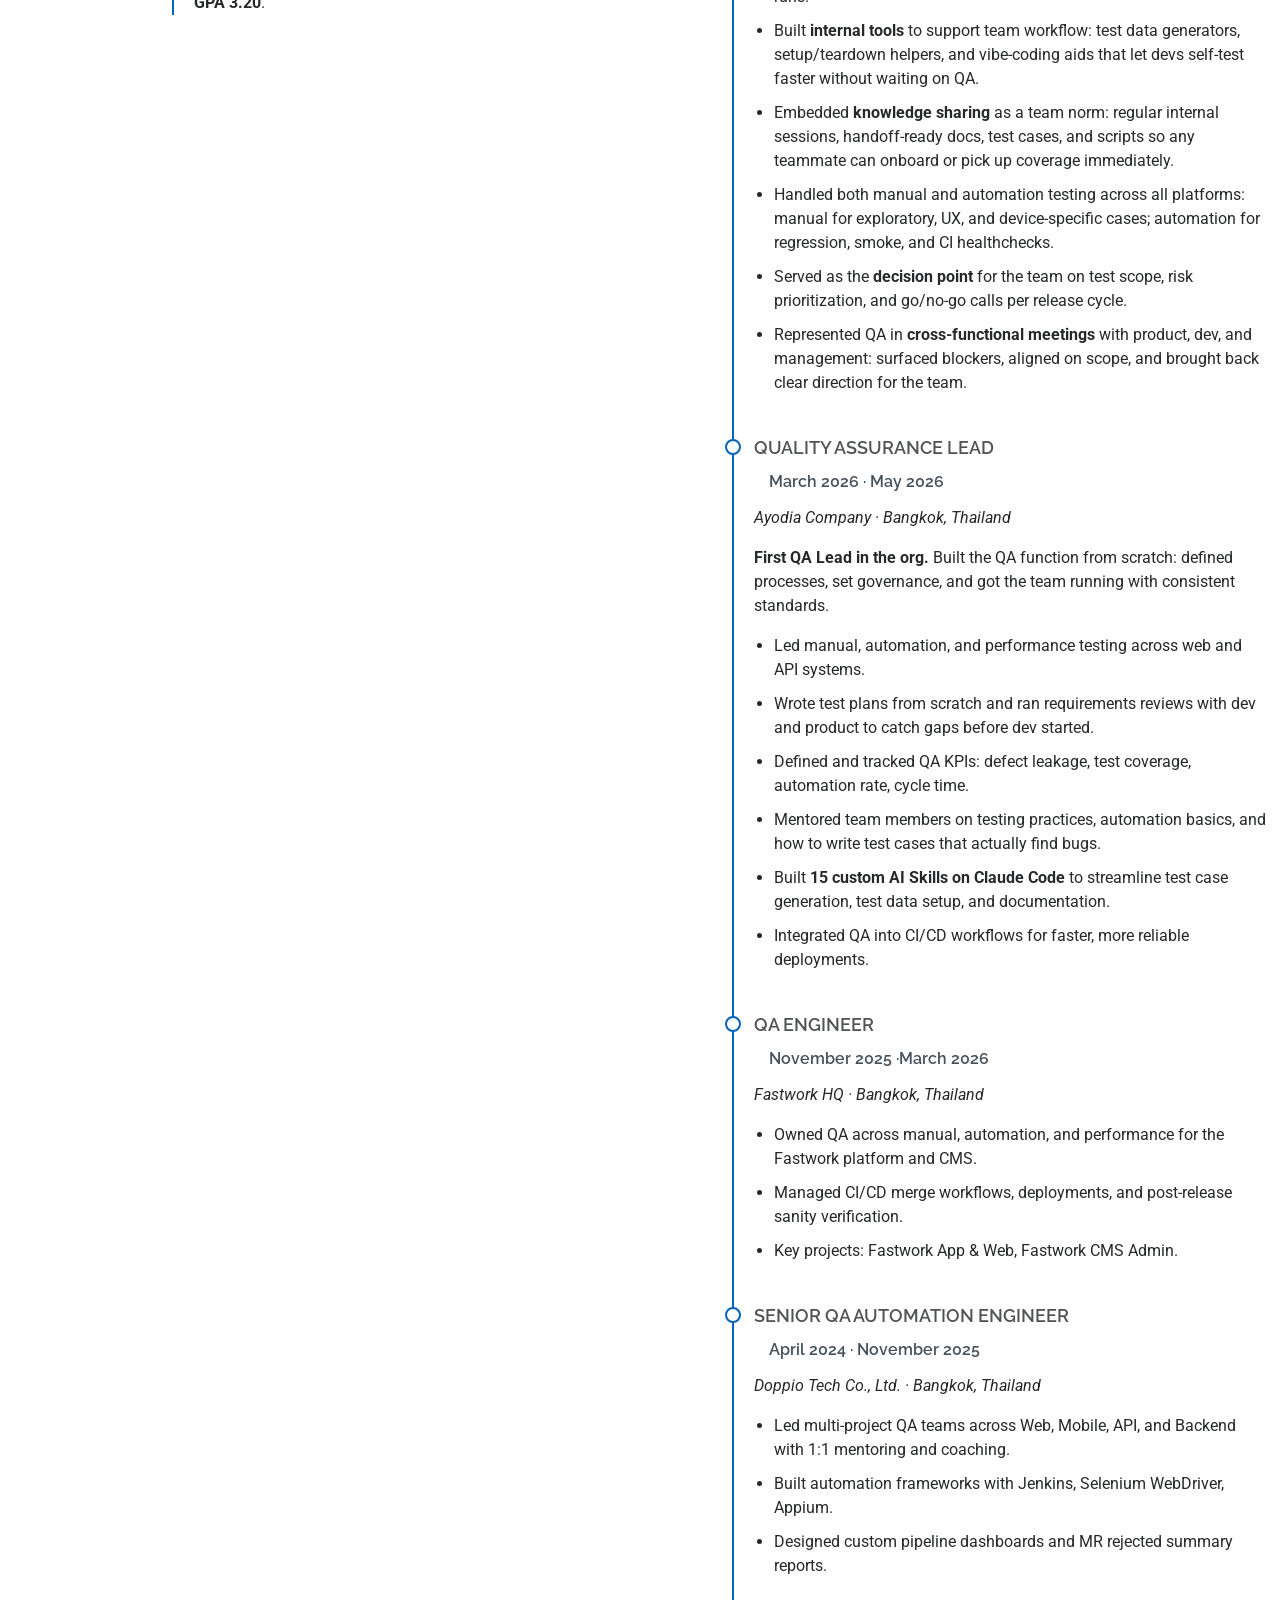
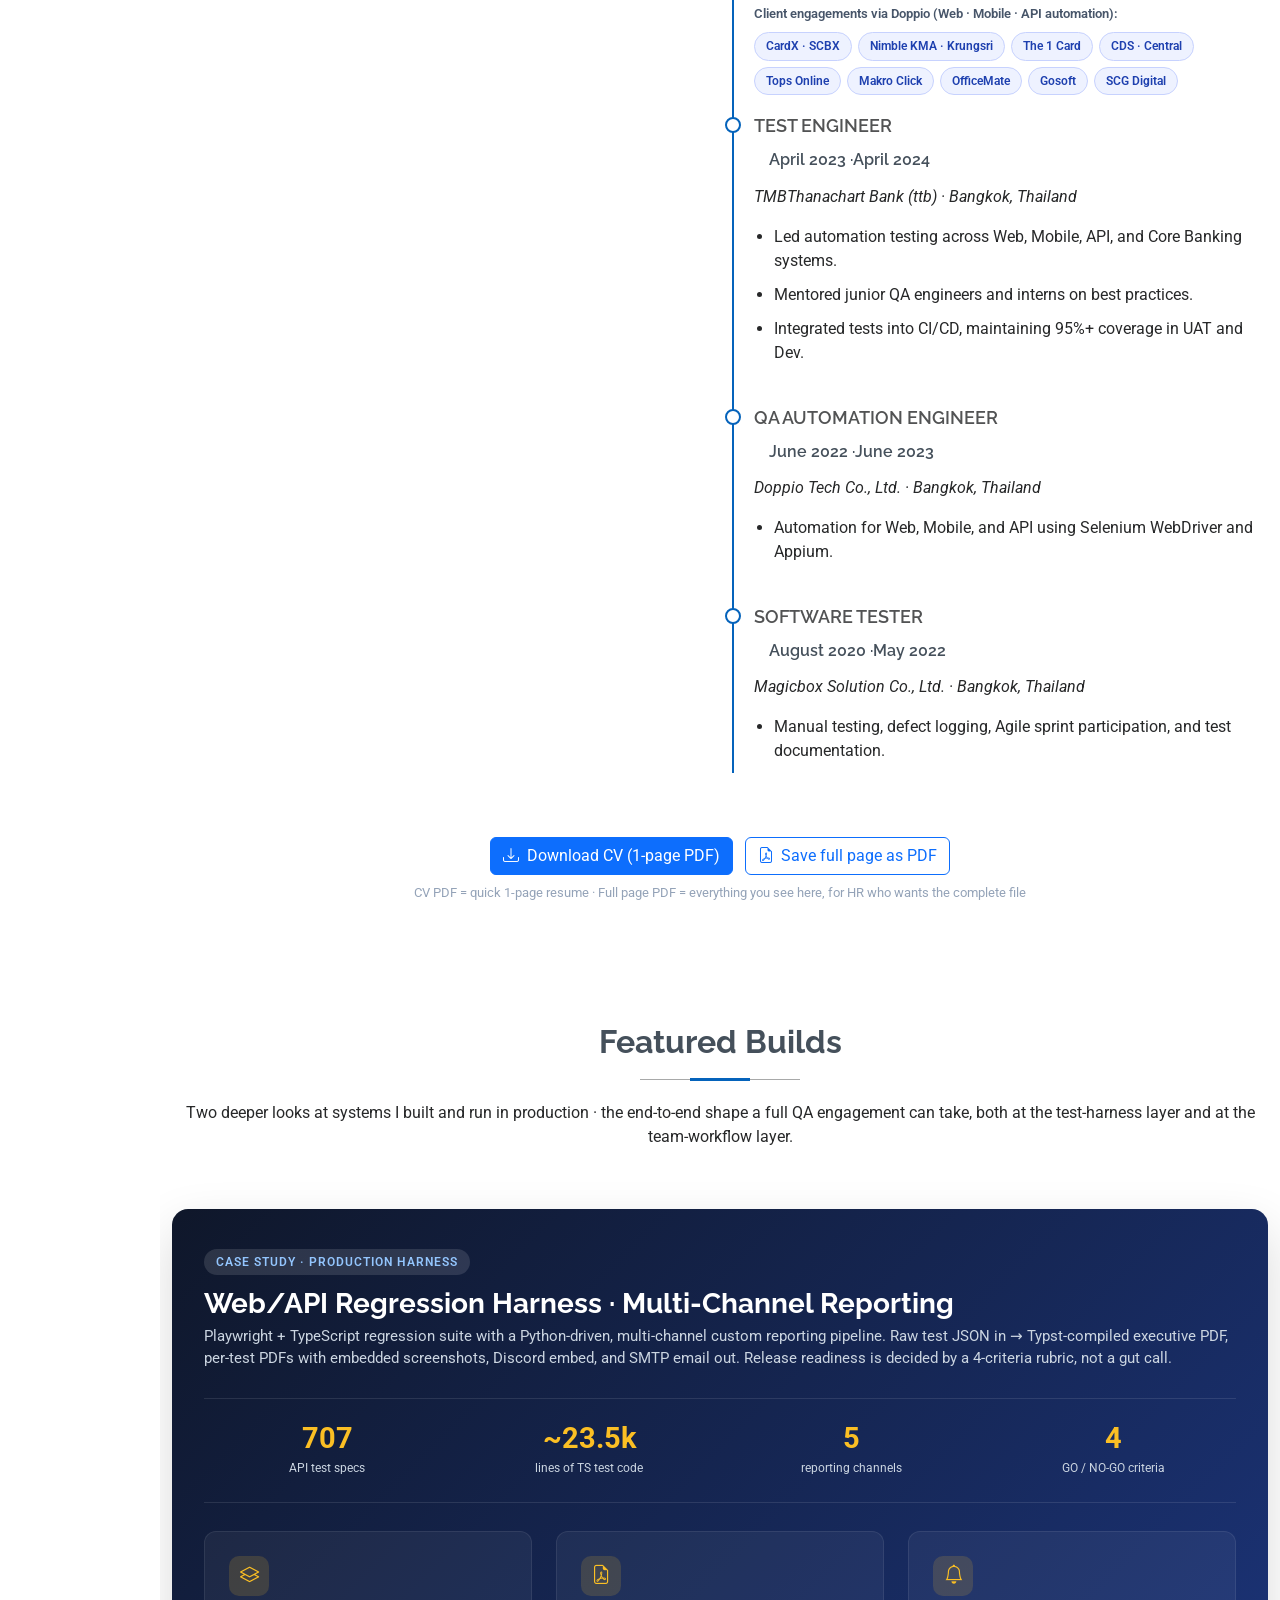
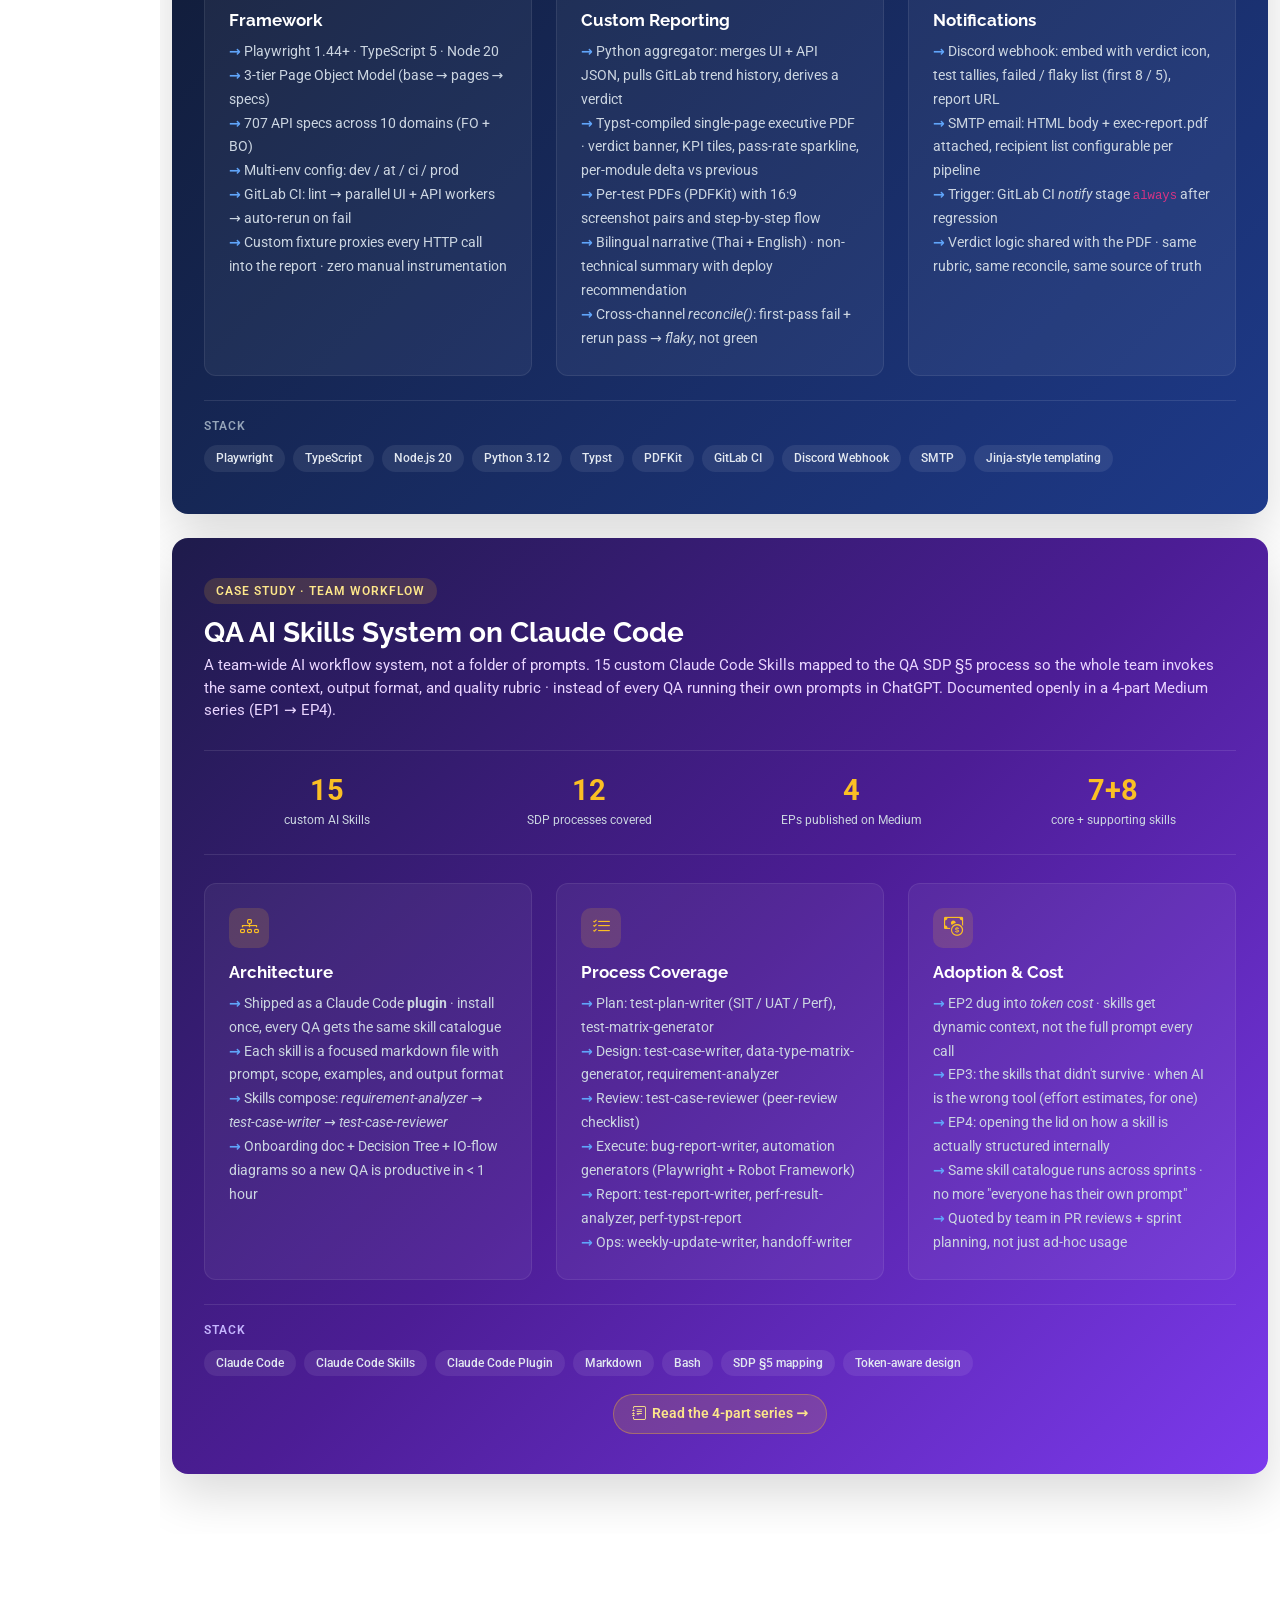
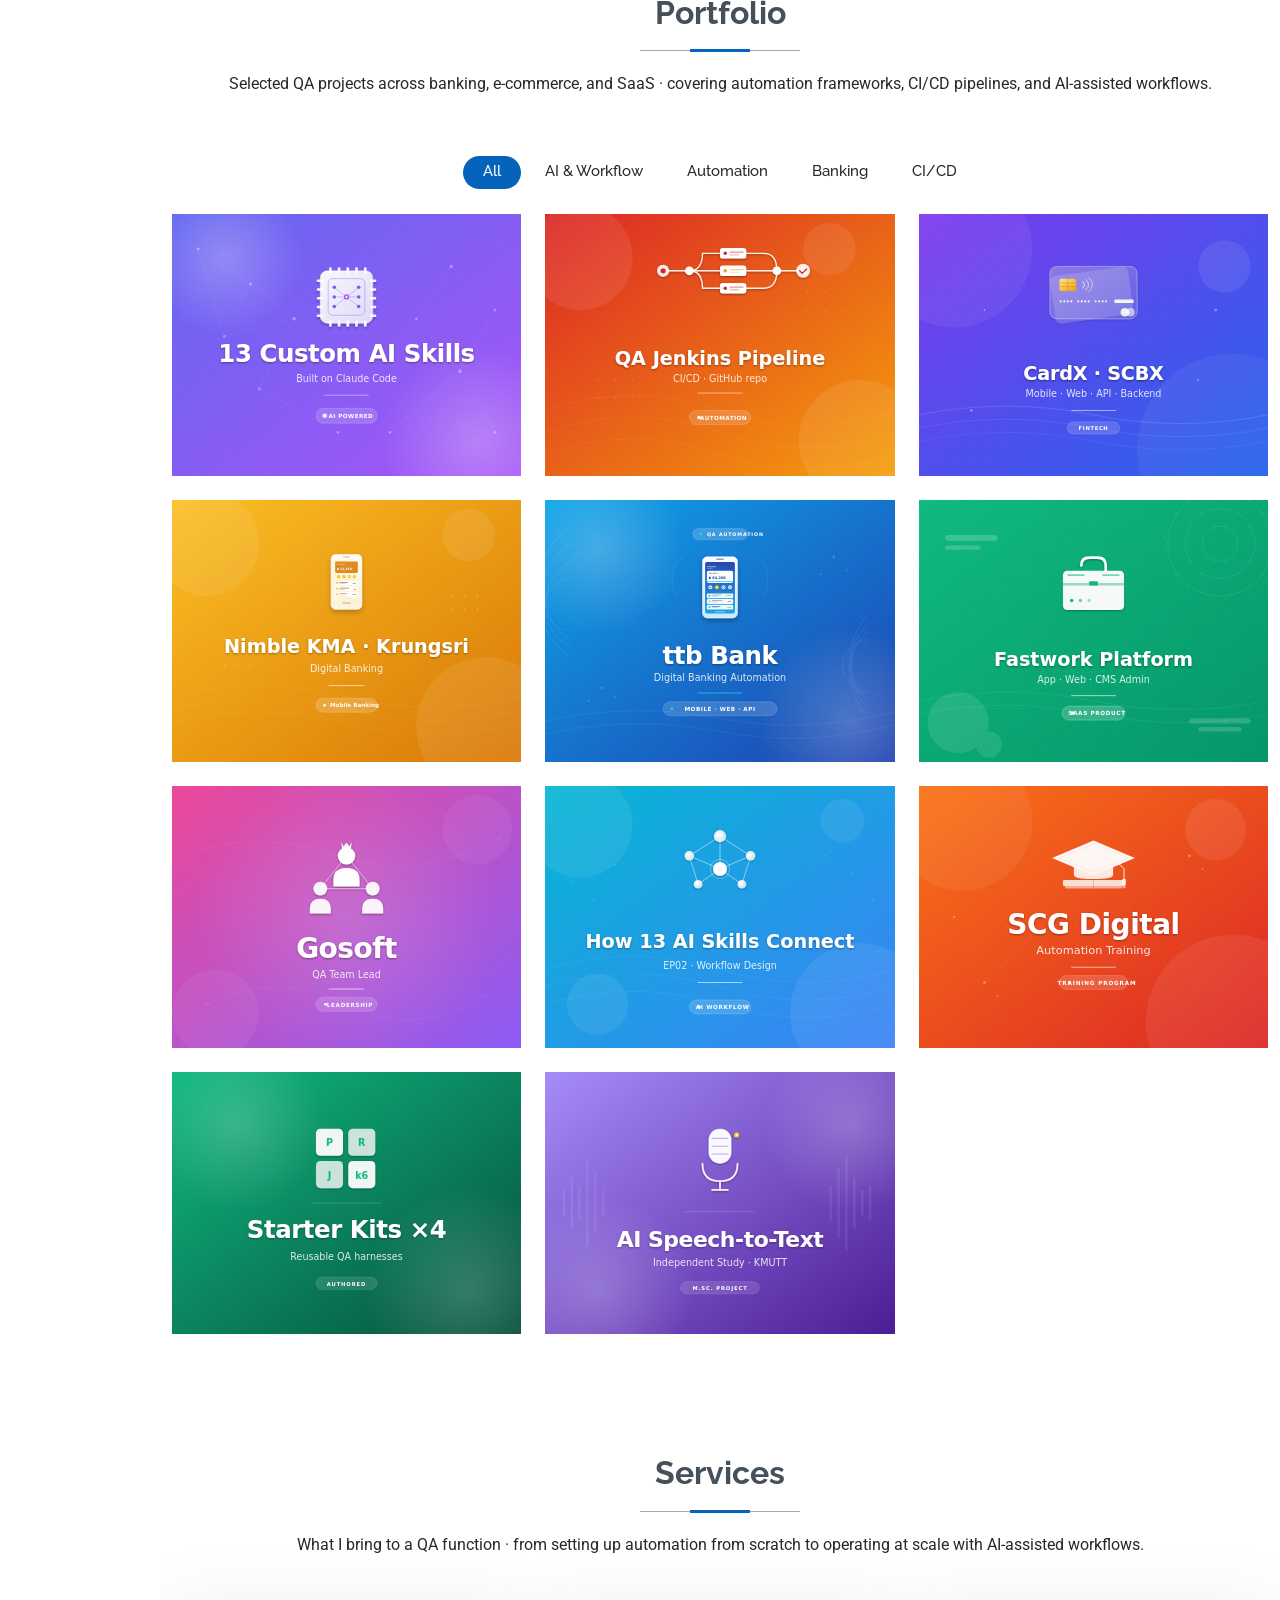
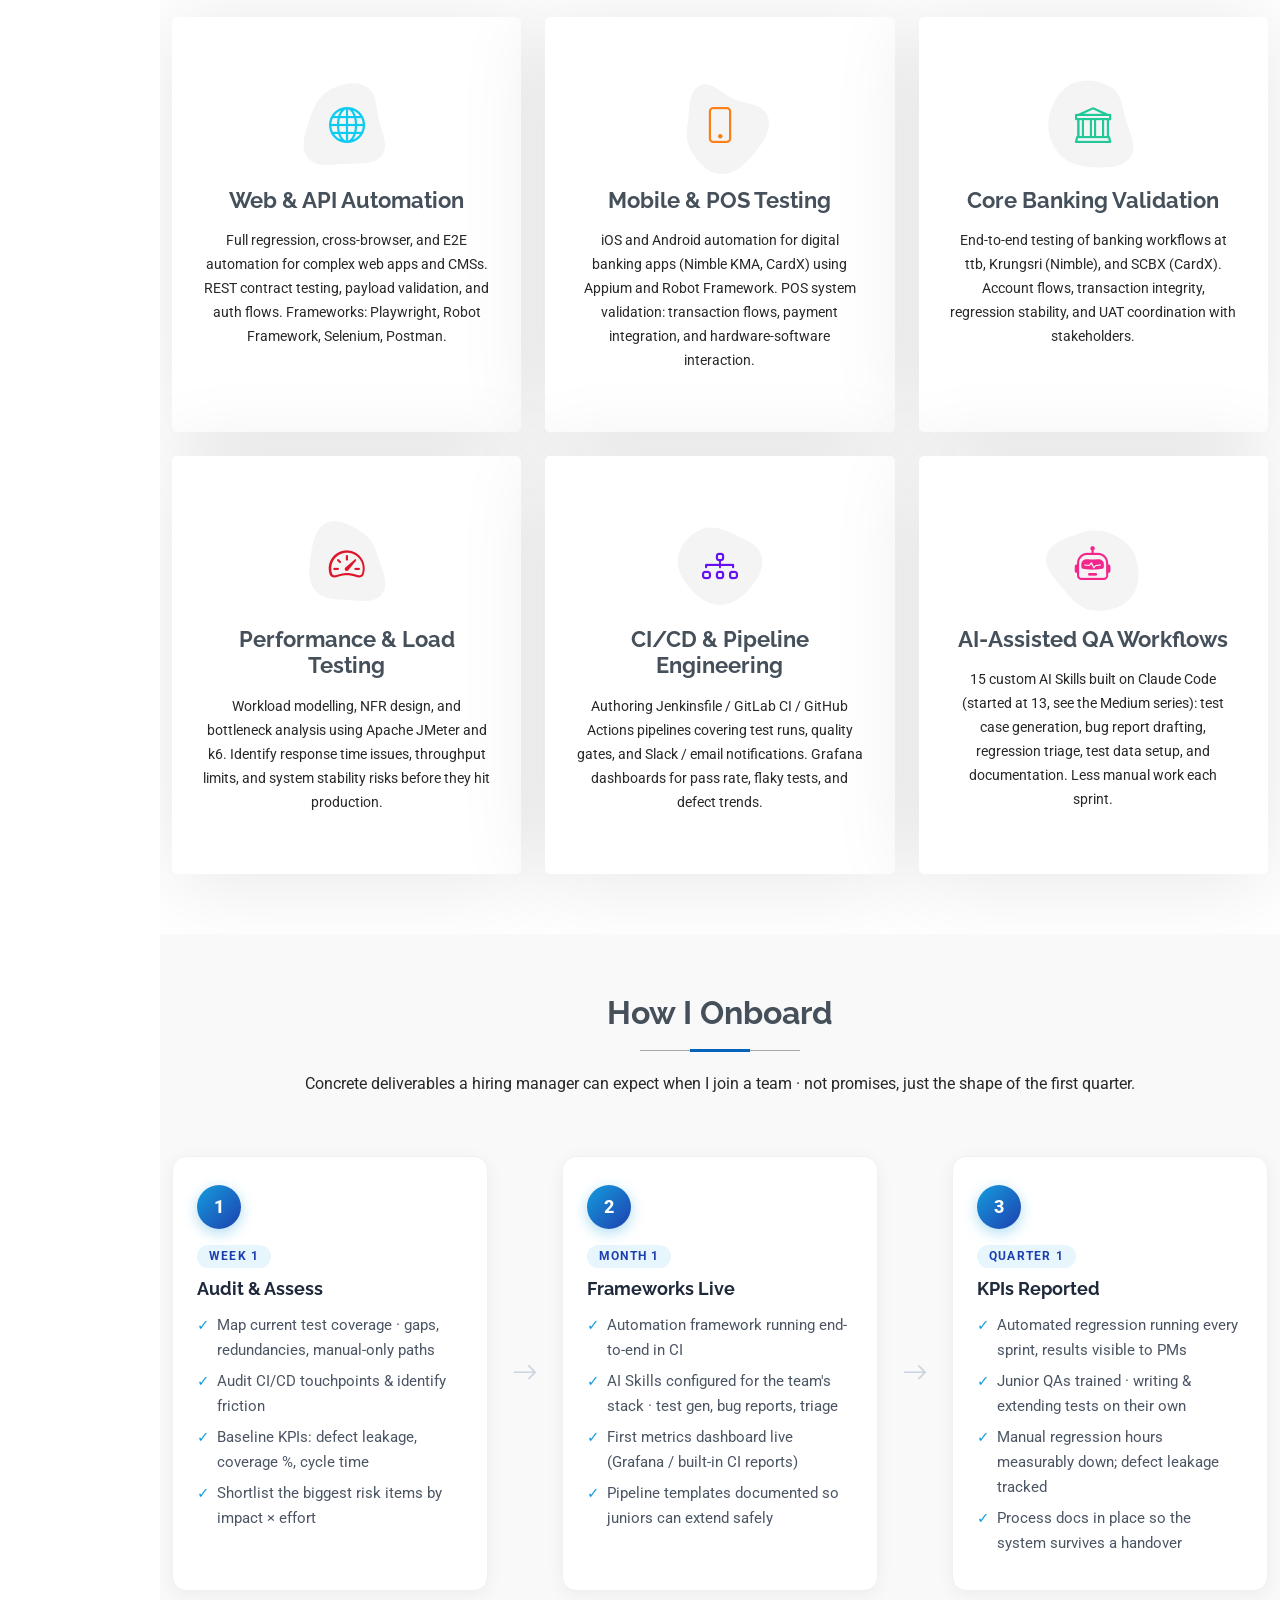
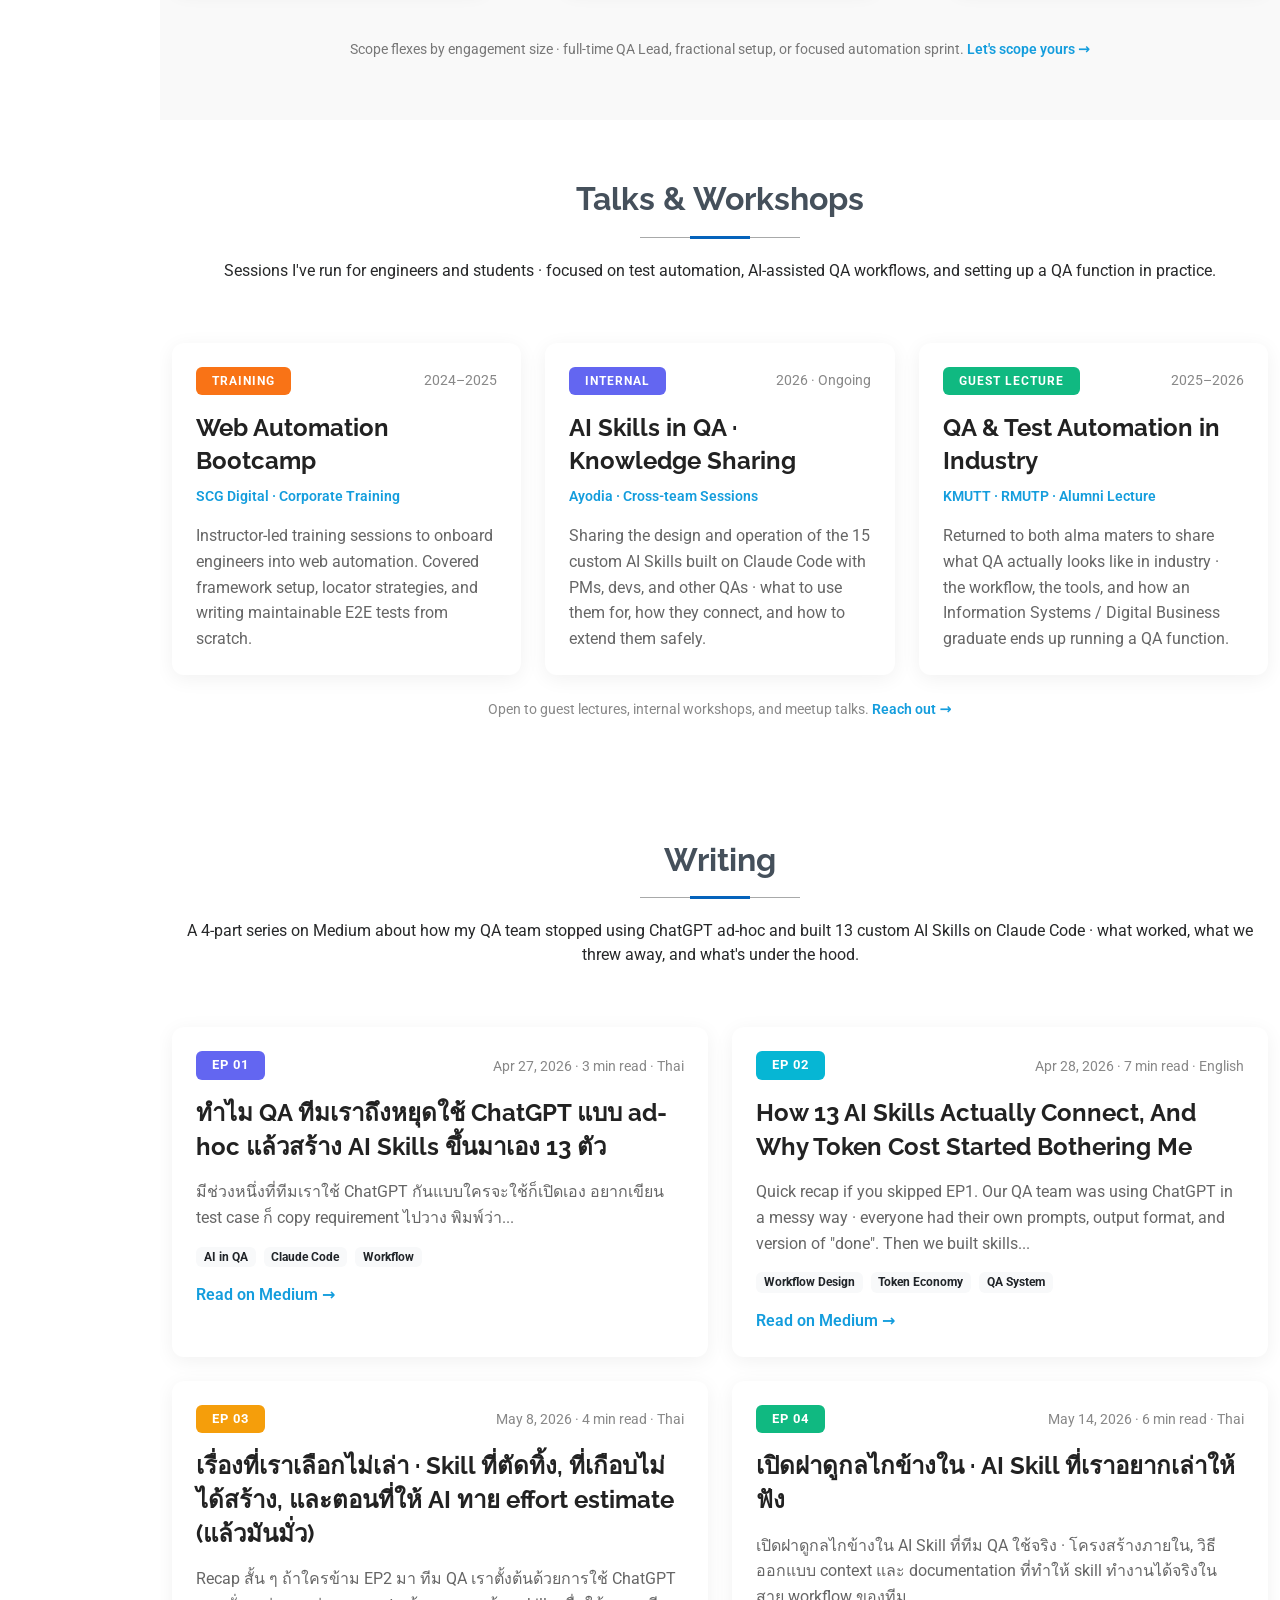
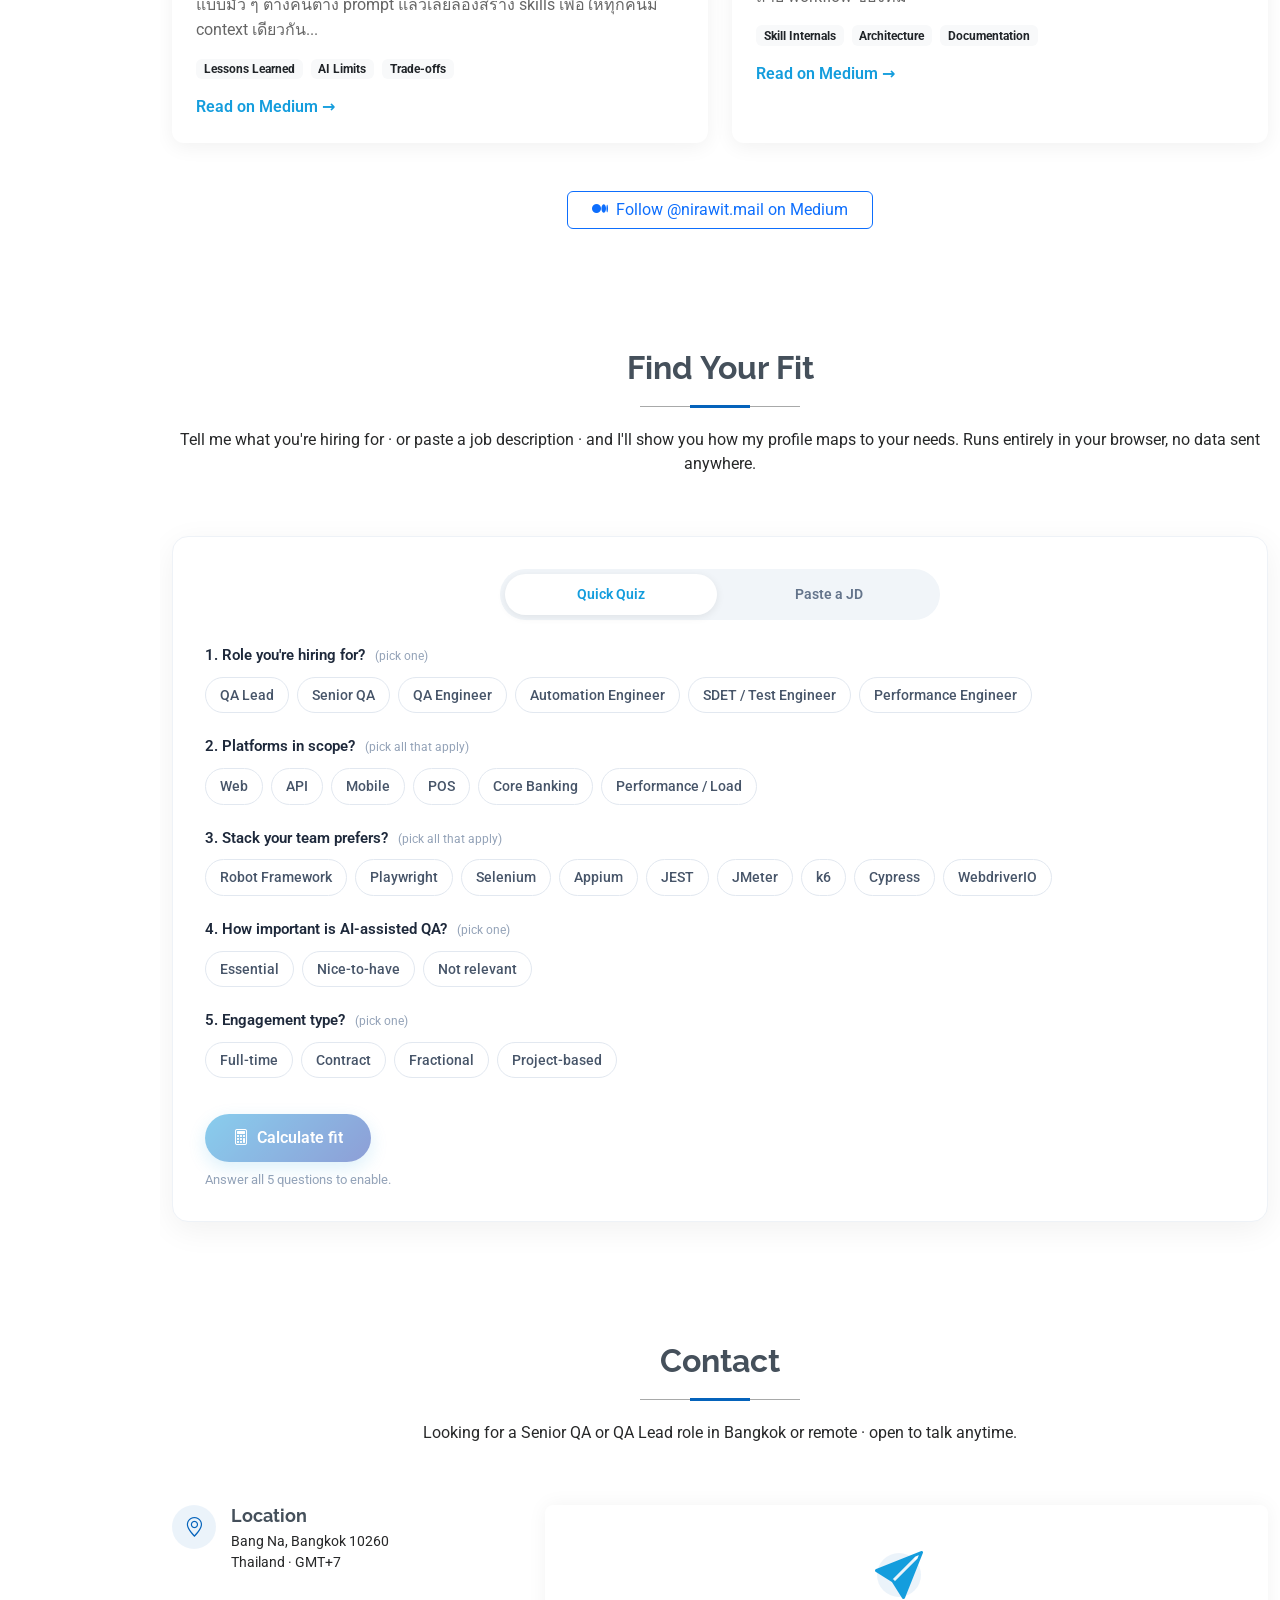
==== commit 1f691f58: "Refine QA role descriptions in index.html Updated resume items to enhance clarity and detail in QA r" ====
--- a/index.html
+++ b/index.html
@@ -995,13 +995,18 @@
               <h4>QA Team Lead</h4>
               <h5>June 2026 · Present</h5>
               <p><em>ONE31 · The ONE Enterprise (ONE 31 COMPANY LIMITED) · Bangkok, Thailand</em></p>
+              <p>Owned streaming-domain QA: <strong>DRM playback verification</strong> (Widevine · FairPlay · PlayReady per platform), <strong>adaptive bitrate (ABR)</strong> quality-switch validation under varying network conditions, and transcoding correctness across resolutions and devices.</p>
               <ul>
-                <li>Lead a QA team of 5 across <strong>7+ platforms</strong> — iOS, Android, Tablet, Smart TV (Apple TV, Android TV, LG webOS '19/'21, Samsung Tizen '19/'21), and Web — for the oneD streaming platform under GMM Grammy group.</li>
-                <li>Own streaming-domain QA: <strong>DRM playback verification</strong> (Widevine · FairPlay · PlayReady per platform), <strong>adaptive bitrate (ABR)</strong> quality-switch validation under varying network conditions, and <strong>transcoding</strong> correctness checks across resolutions and devices — ensuring video integrity for a high-traffic user base.</li>
-                <li>Built and operate a <strong>Device Farm</strong> (physical lab of test devices) enabling parallel cross-platform regression runs and eliminating serial device-swap bottlenecks.</li>
-                <li>Defined team KPIs with a <strong>70 / 30 automation-to-manual target</strong>: regression, smoke, and healthcheck runs automated via CI; UX, edge cases, and device-specific quirks covered manually.</li>
-                <li>Embedded <strong>knowledge sharing</strong> as a team norm — all docs, test cases, and scripts are written handoff-ready so no single point of failure exists in the team.</li>
-                <li>Stack: Robot Framework · Appium · Playwright · Jira · TestRail · GitHub Actions · Grafana.</li>
+                <li>Built and run a <strong>Device Farm</strong> (physical lab) with pooled test devices for parallel cross-platform regression, eliminating serial device-swap queues.</li>
+                <li>Defined team KPIs with a <strong>70/30 automation-to-manual target</strong>: regression, smoke, and healthcheck runs automated via CI; UX, edge cases, and device-specific quirks covered manually.</li>
+                <li>Produced <strong>sprint test reports</strong> with defect trends, platform breakdowns, and coverage summaries, written for product and dev to act on, not just pass/fail counts.</li>
+                <li>Set up a <strong>prod incident UI check routine</strong>: a quick critical-path checklist across platforms so the team can verify user-facing behavior the moment an alert fires, before infra confirms root cause.</li>
+                <li>Acted as <strong>QA Ops support</strong>: monitored pipeline health and test stability via Grafana, triaged environment and infra issues that blocked test runs.</li>
+                <li>Built <strong>internal tools</strong> to support team workflow: test data generators, setup/teardown helpers, and vibe-coding aids that let devs self-test faster without waiting on QA.</li>
+                <li>Embedded <strong>knowledge sharing</strong> as a team norm: regular internal sessions, handoff-ready docs, test cases, and scripts so any teammate can onboard or pick up coverage immediately.</li>
+                <li>Handled both manual and automation testing across all platforms: manual for exploratory, UX, and device-specific cases; automation for regression, smoke, and CI healthchecks.</li>
+                <li>Served as the <strong>decision point</strong> for the team on test scope, risk prioritization, and go/no-go calls per release cycle.</li>
+                <li>Represented QA in <strong>cross-functional meetings</strong> with product, dev, and management: surfaced blockers, aligned on scope, and brought back clear direction for the team.</li>
               </ul>
             </div><!-- End Resume Item -->
 
@@ -1009,11 +1014,13 @@
               <h4>Quality Assurance Lead</h4>
               <h5>March 2026 · May 2026</h5>
               <p><em>Ayodia Company · Bangkok, Thailand</em></p>
+              <p><strong>First QA Lead in the org.</strong> Built the QA function from scratch: defined processes, set governance, and got the team running with consistent standards.</p>
               <ul>
-                <li><strong>First QA Lead in the org.</strong> Set up the QA function from zero (processes, standards, team workflow).</li>
                 <li>Led manual, automation, and performance testing across web and API systems.</li>
+                <li>Wrote test plans from scratch and ran requirements reviews with dev and product to catch gaps before dev started.</li>
                 <li>Defined and tracked QA KPIs: defect leakage, test coverage, automation rate, cycle time.</li>
-                <li>Built <strong>15 custom AI Skills on Claude Code</strong> (originally 13, documented in a 4-part Medium series) to streamline test case generation, test data setup, and documentation.</li>
+                <li>Mentored team members on testing practices, automation basics, and how to write test cases that actually find bugs.</li>
+                <li>Built <strong>15 custom AI Skills on Claude Code</strong> to streamline test case generation, test data setup, and documentation.</li>
                 <li>Integrated QA into CI/CD workflows for faster, more reliable deployments.</li>
               </ul>
             </div><!-- End Resume Item -->
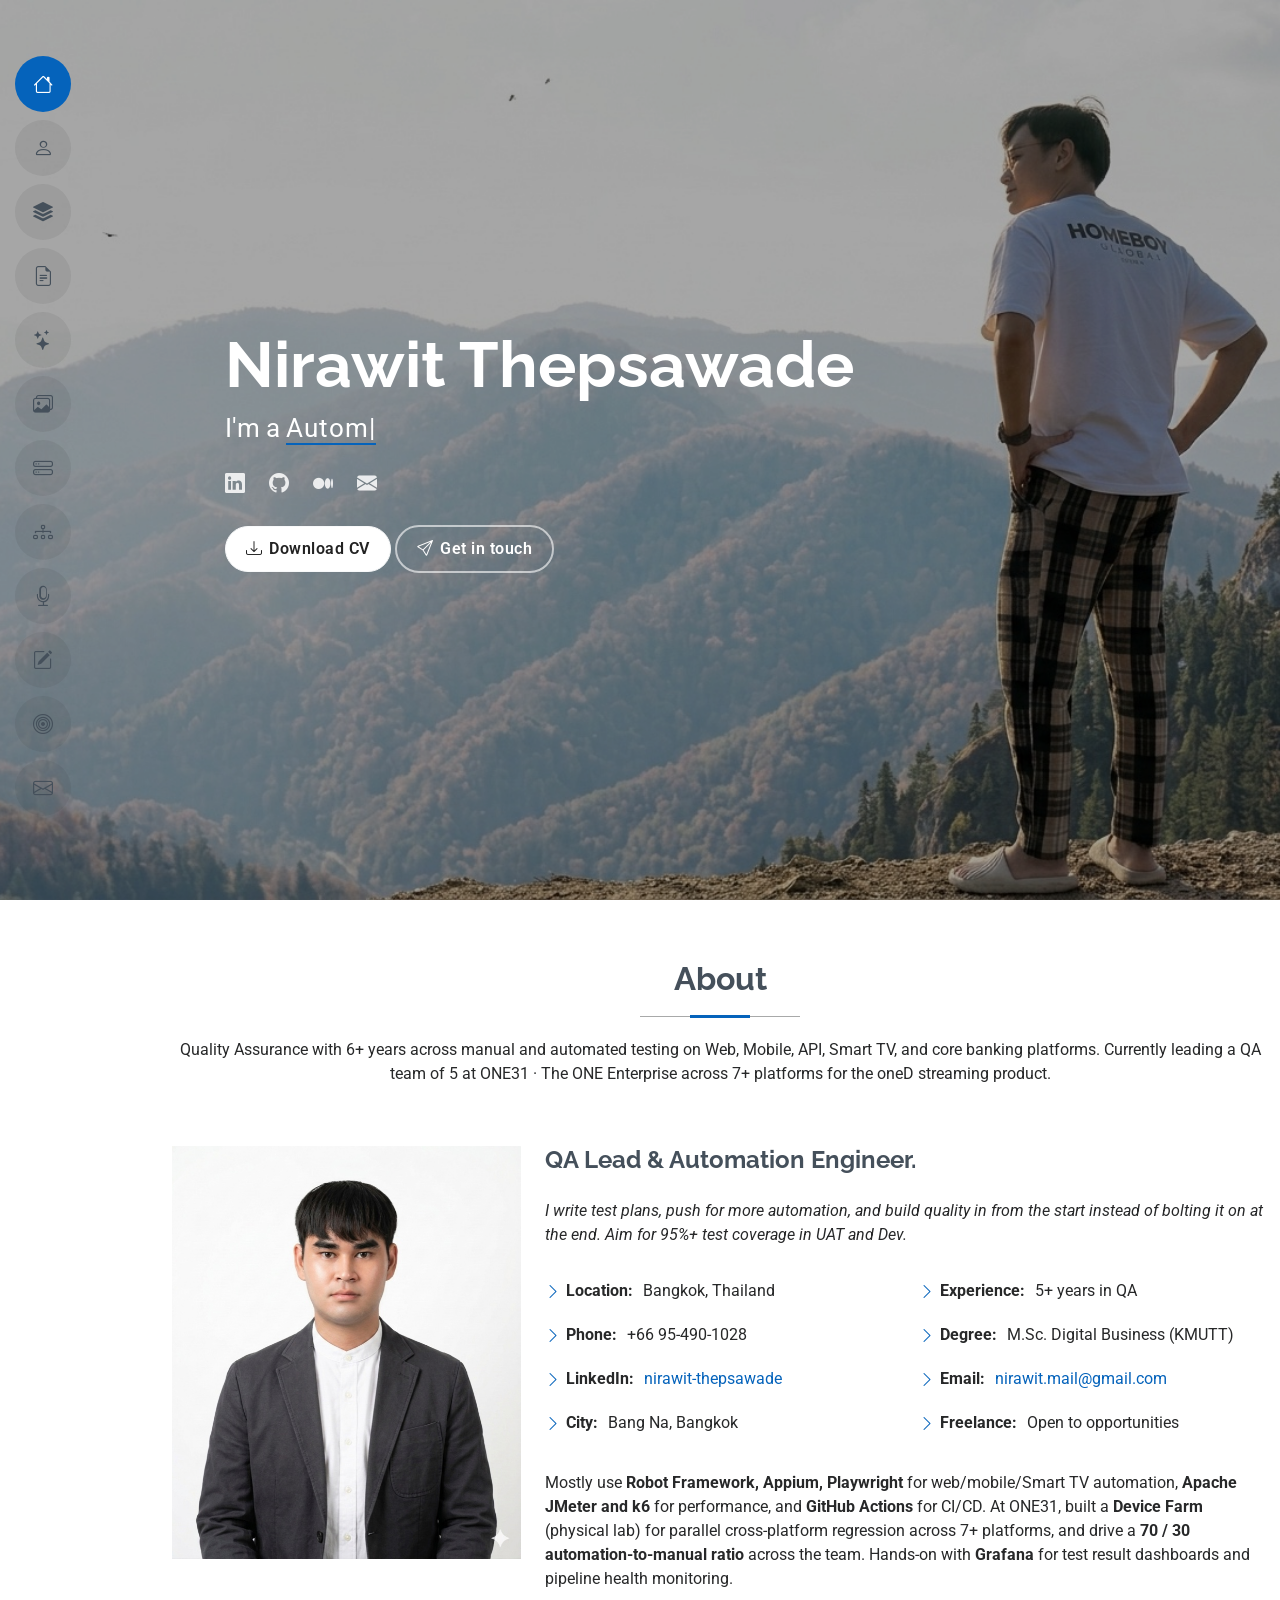
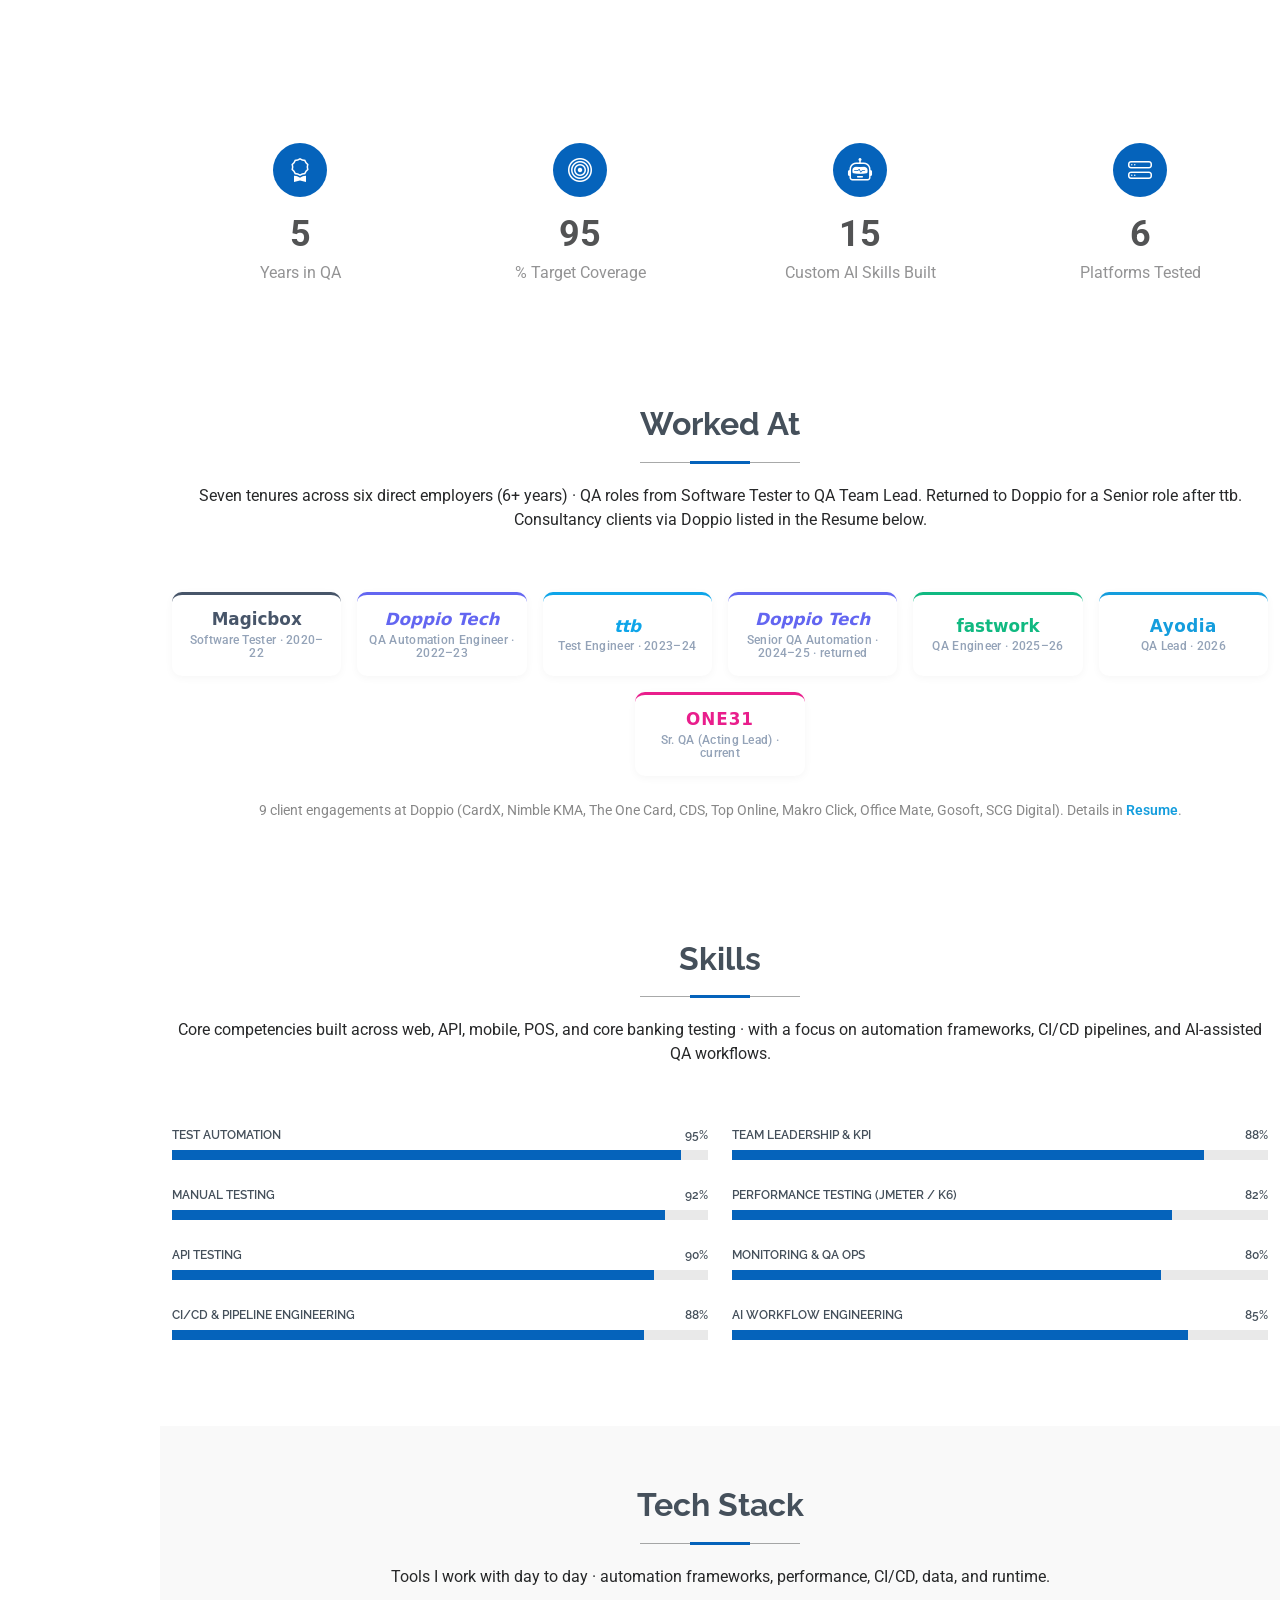
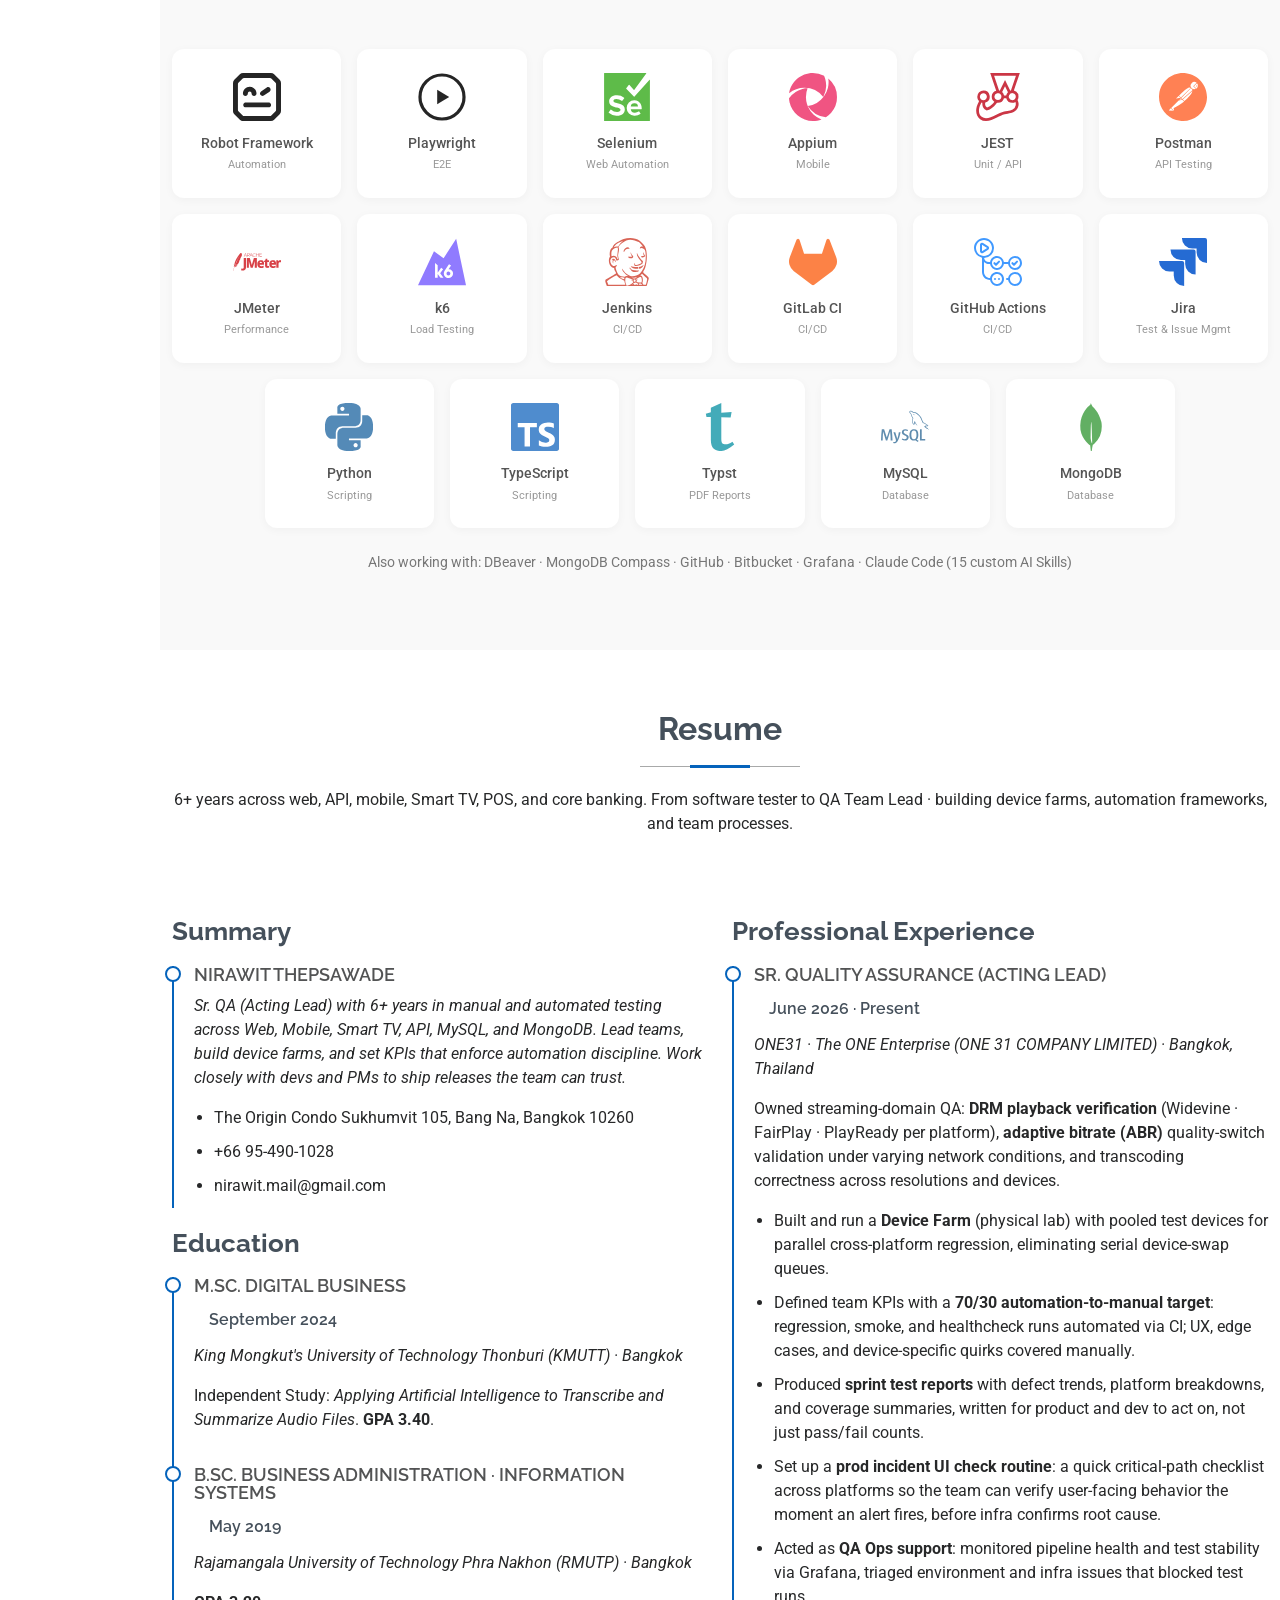
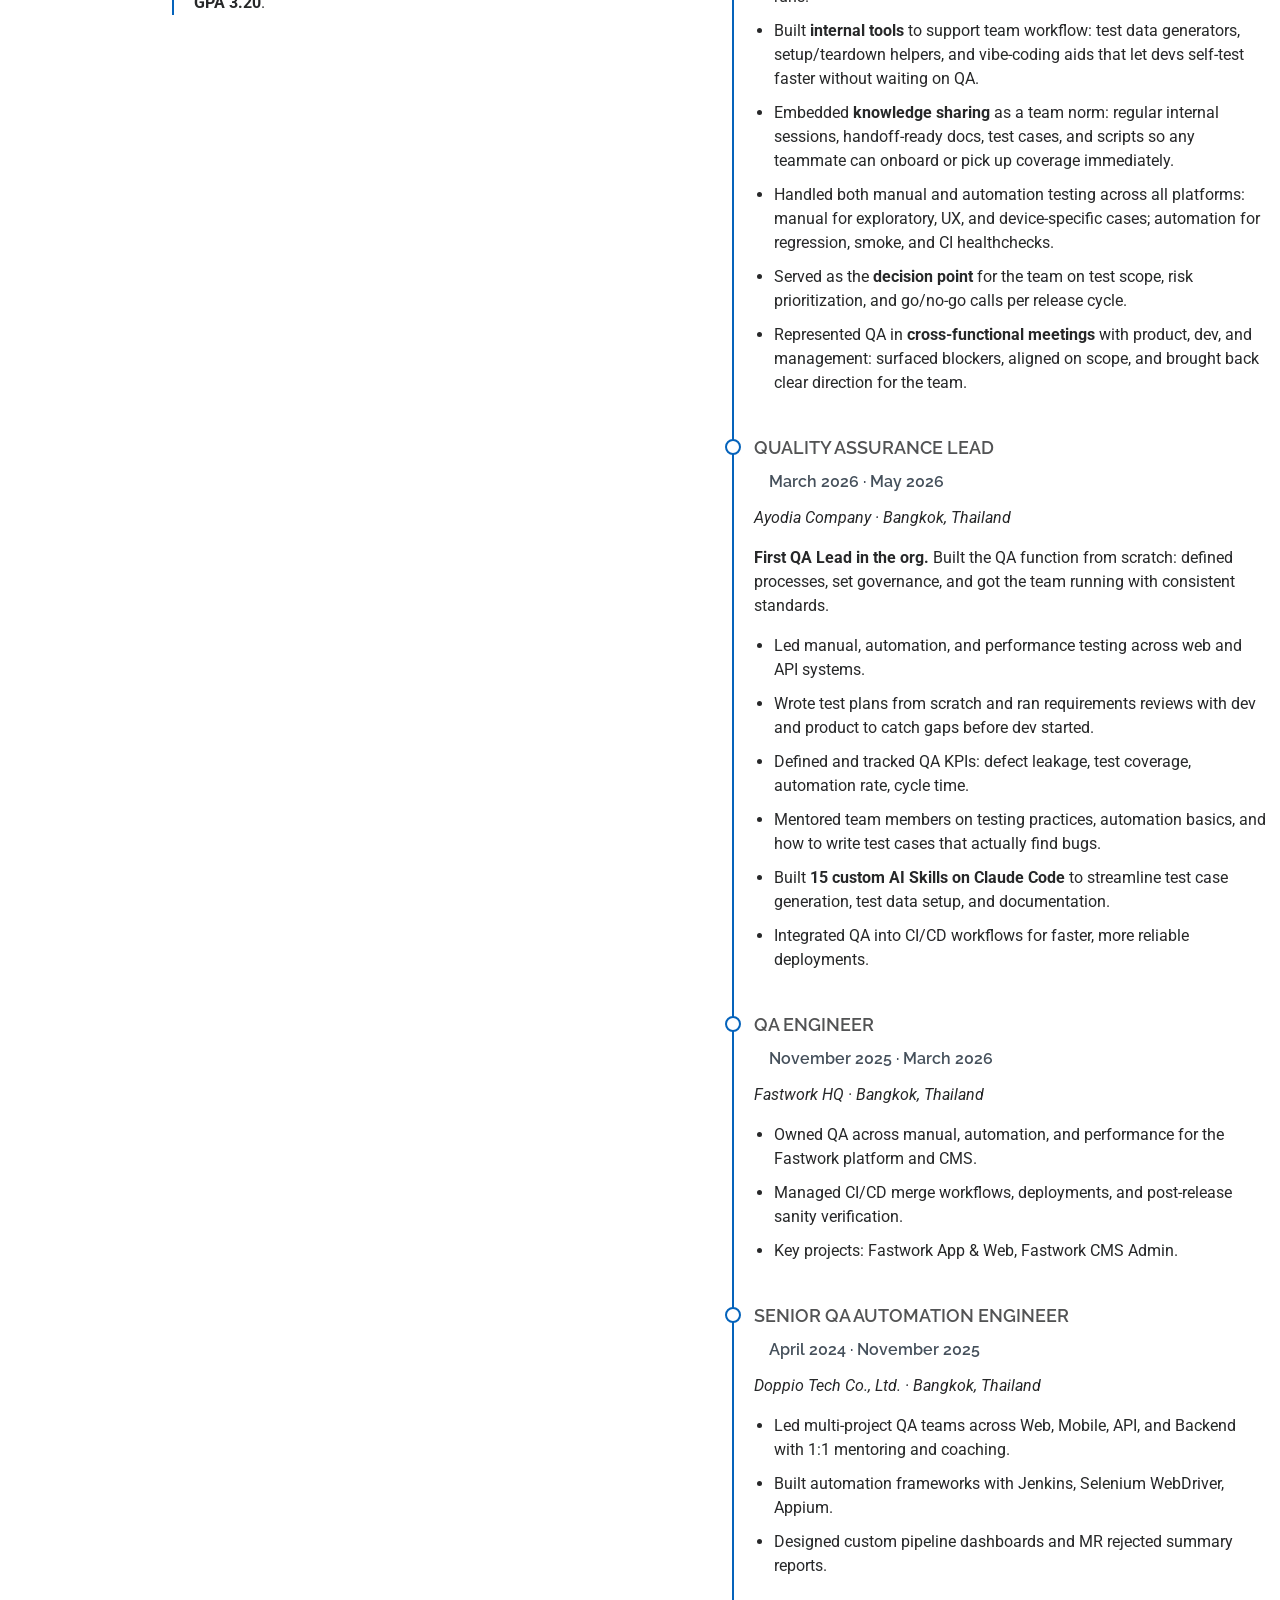
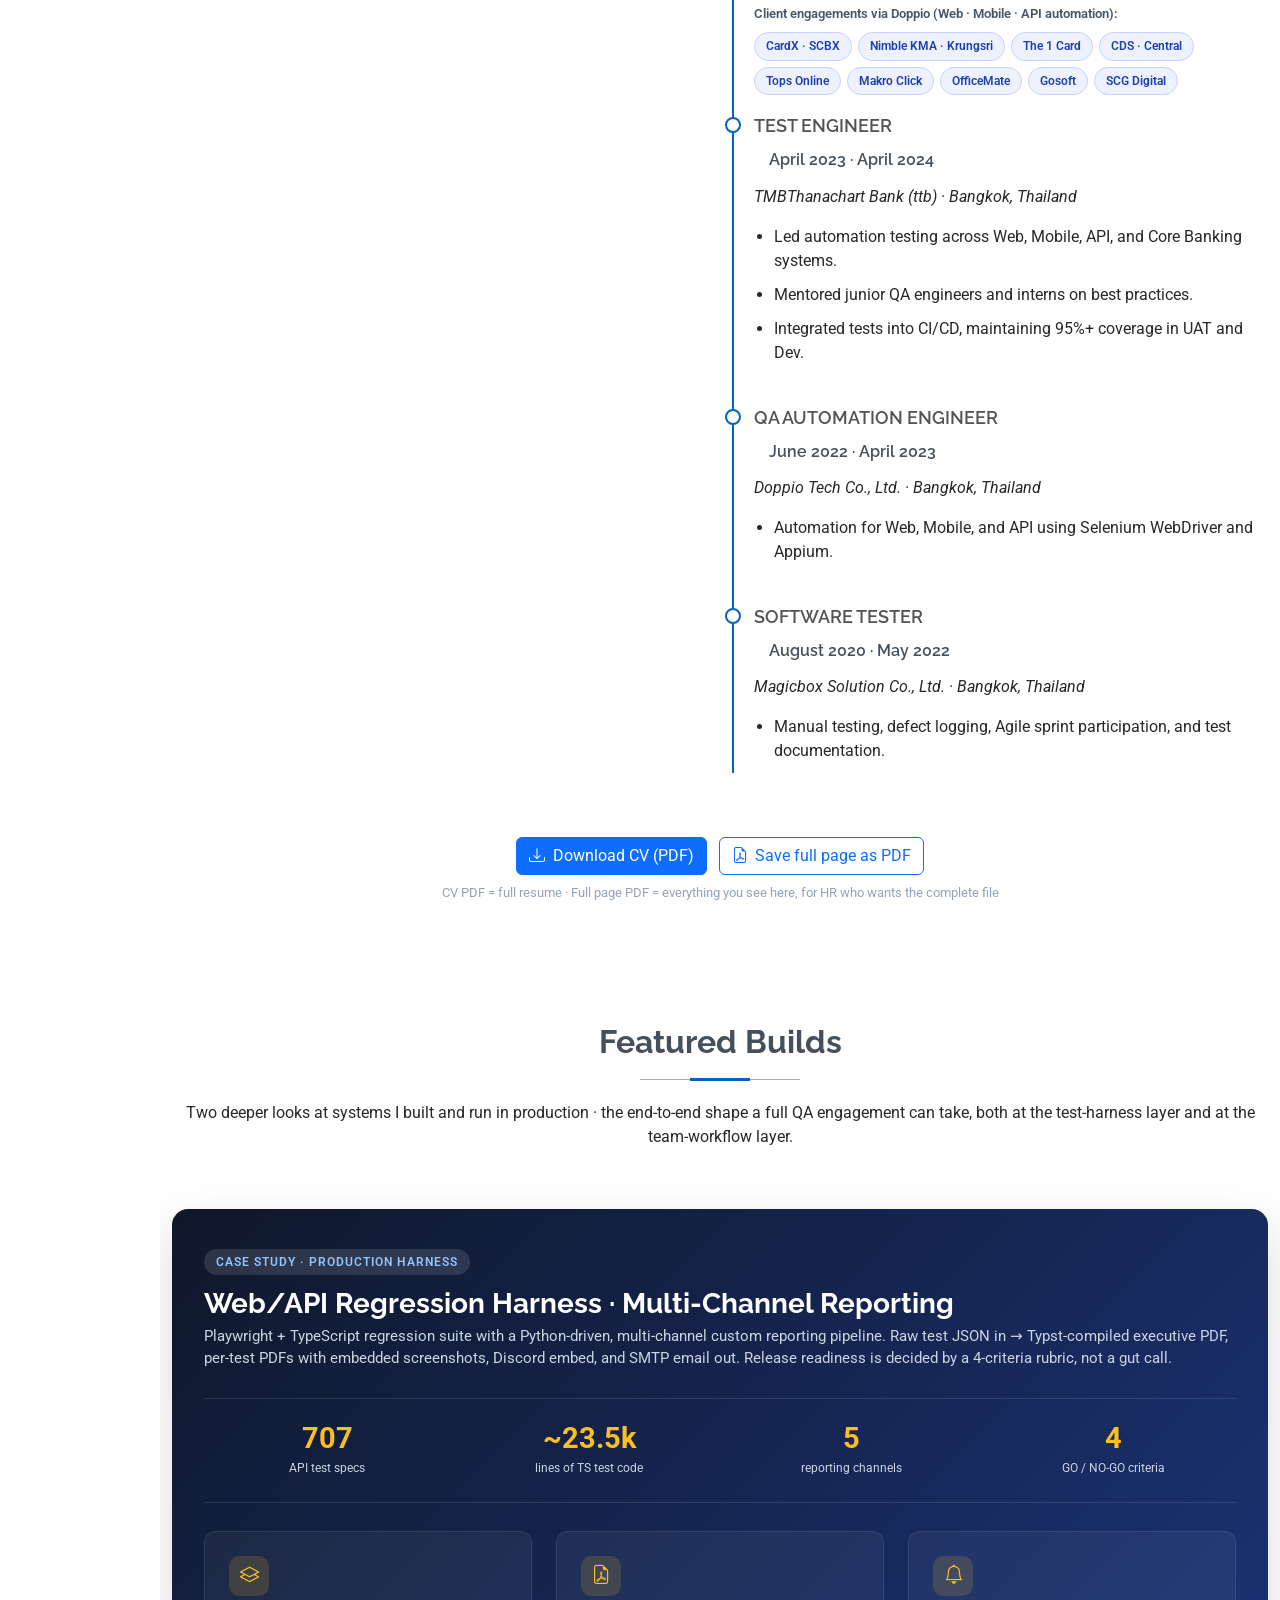
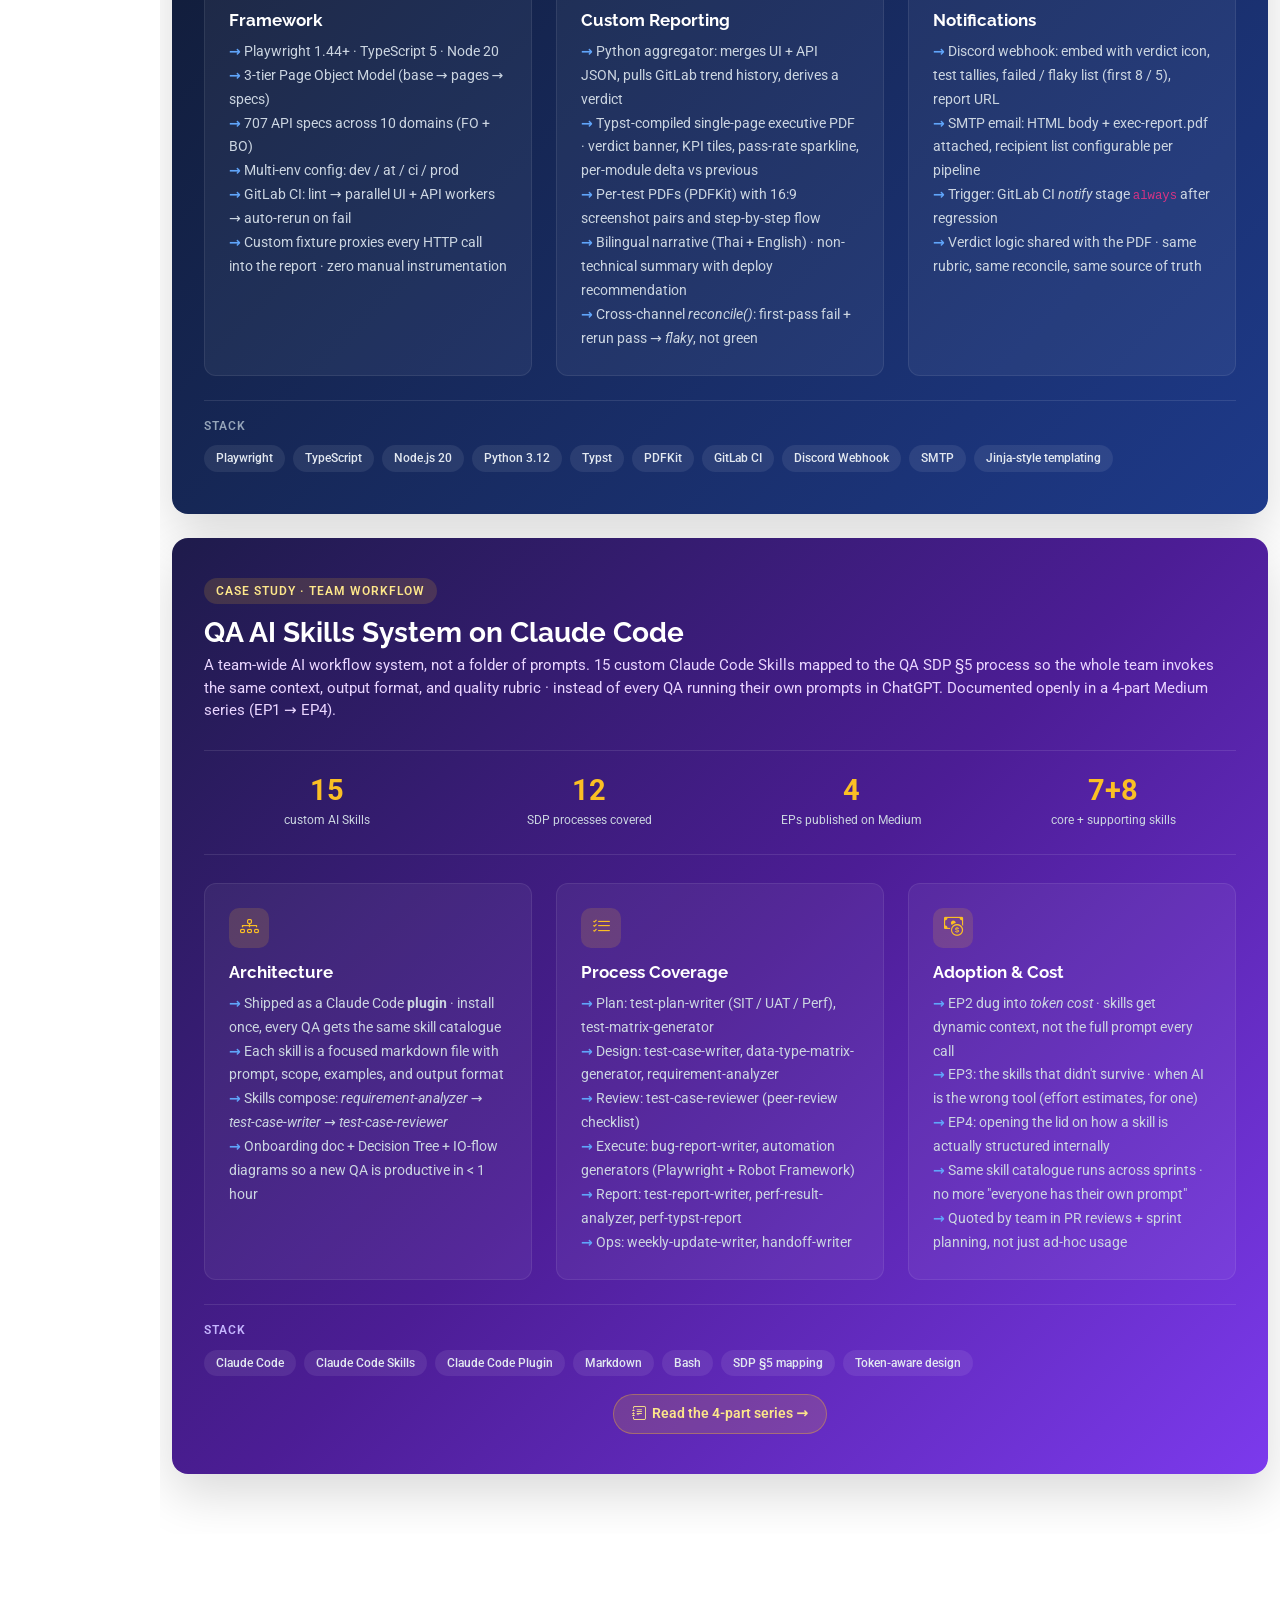
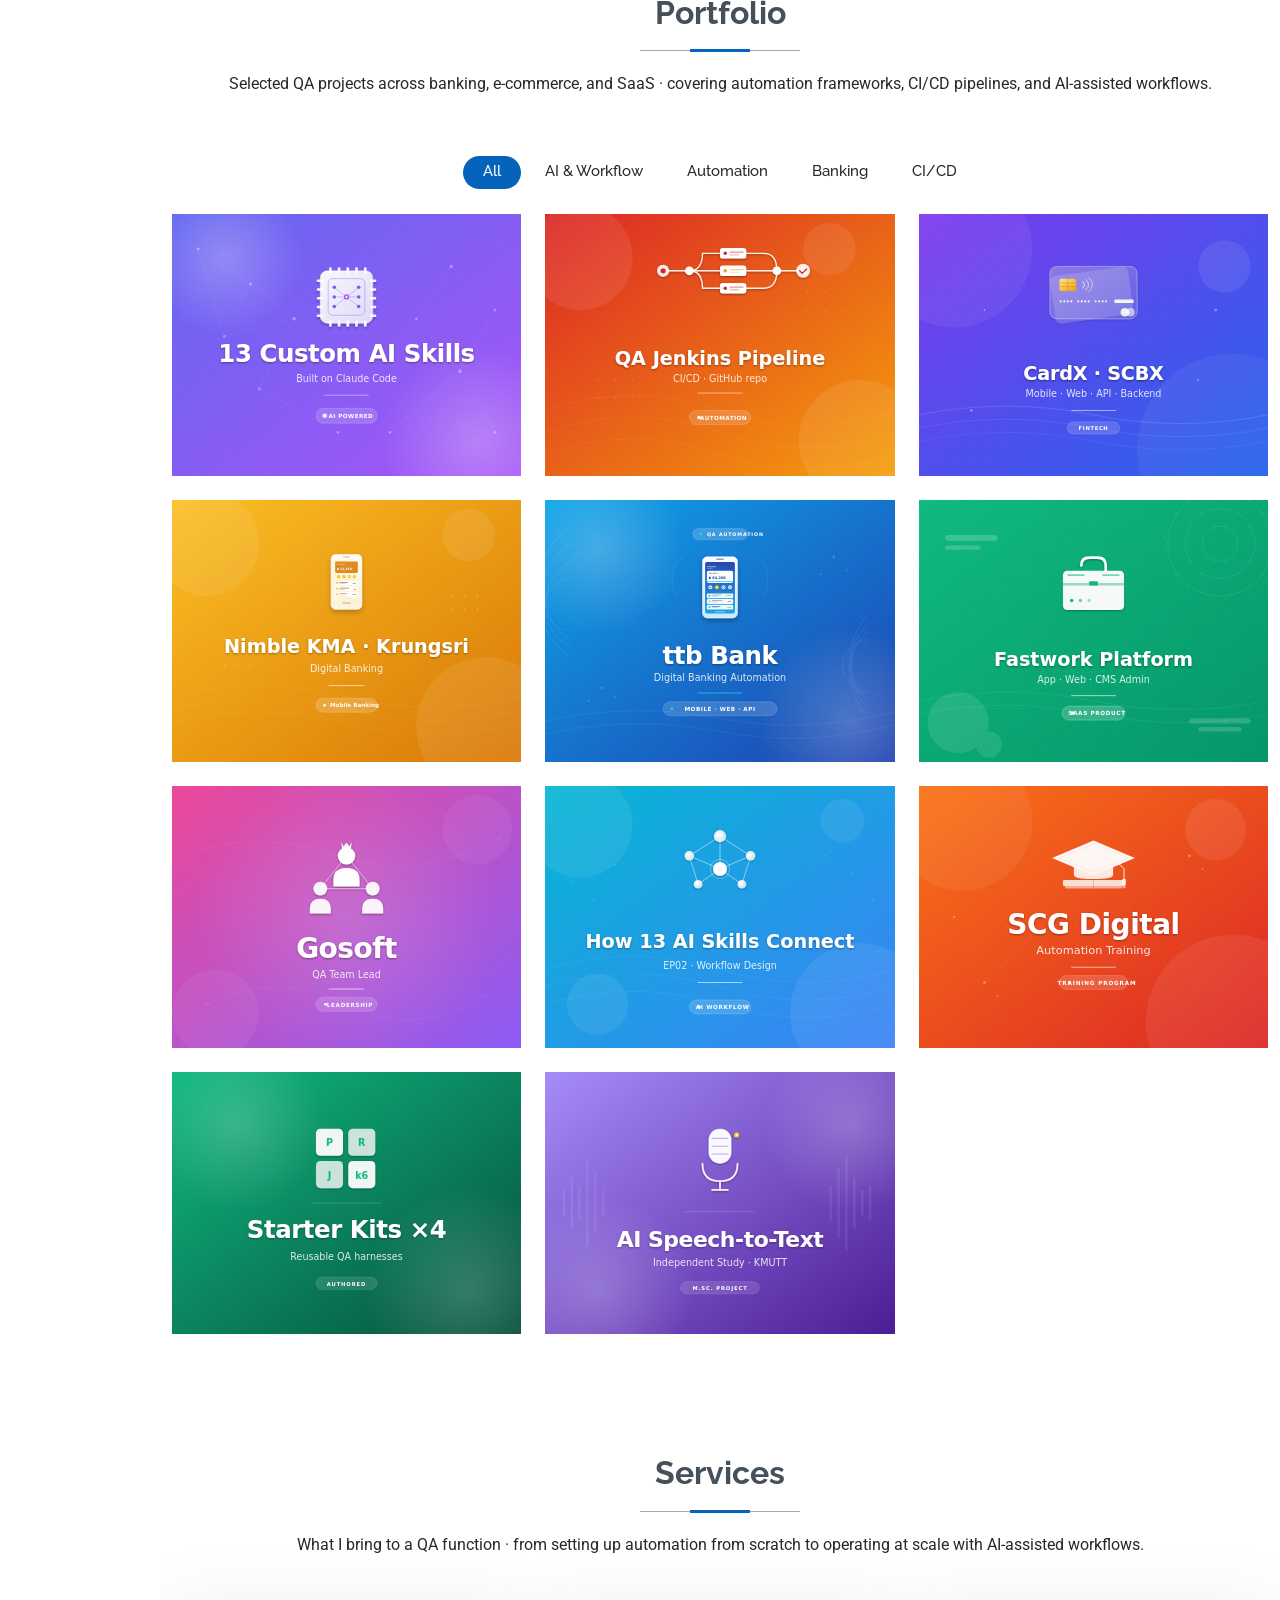
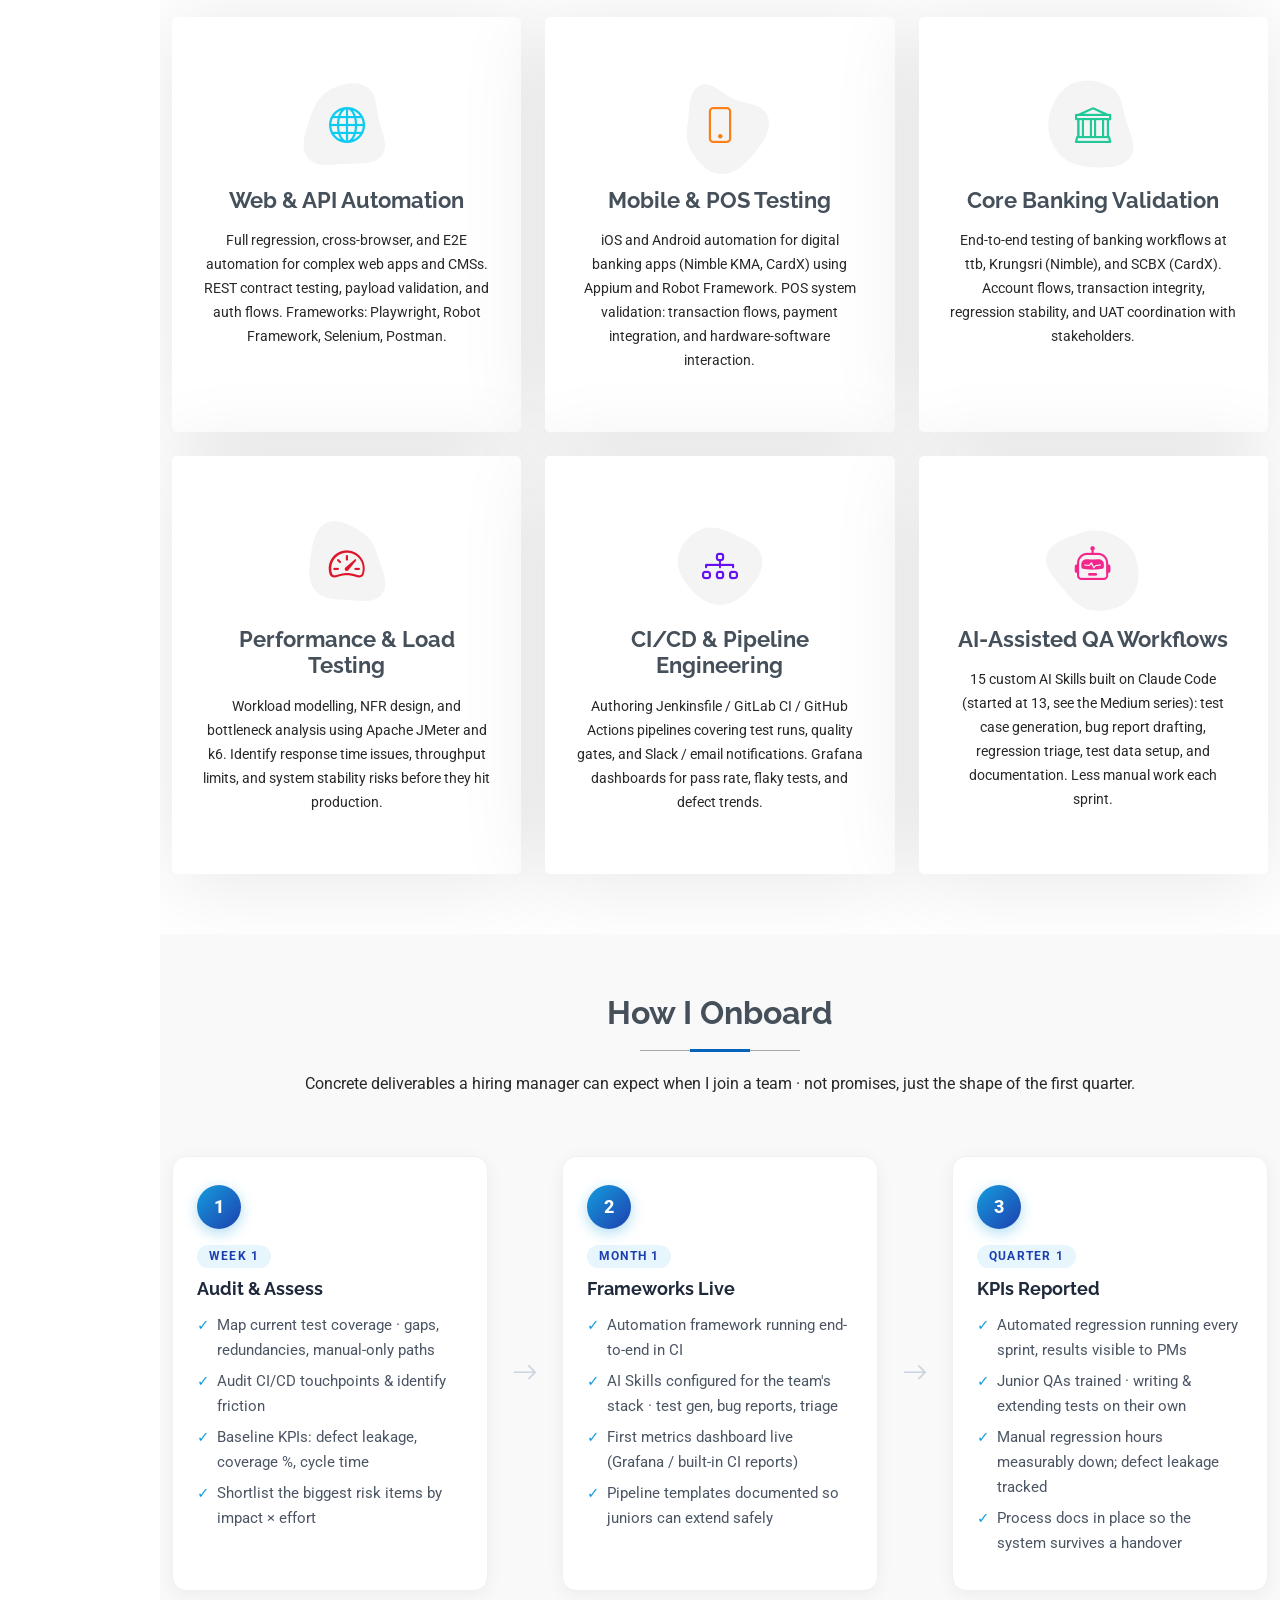
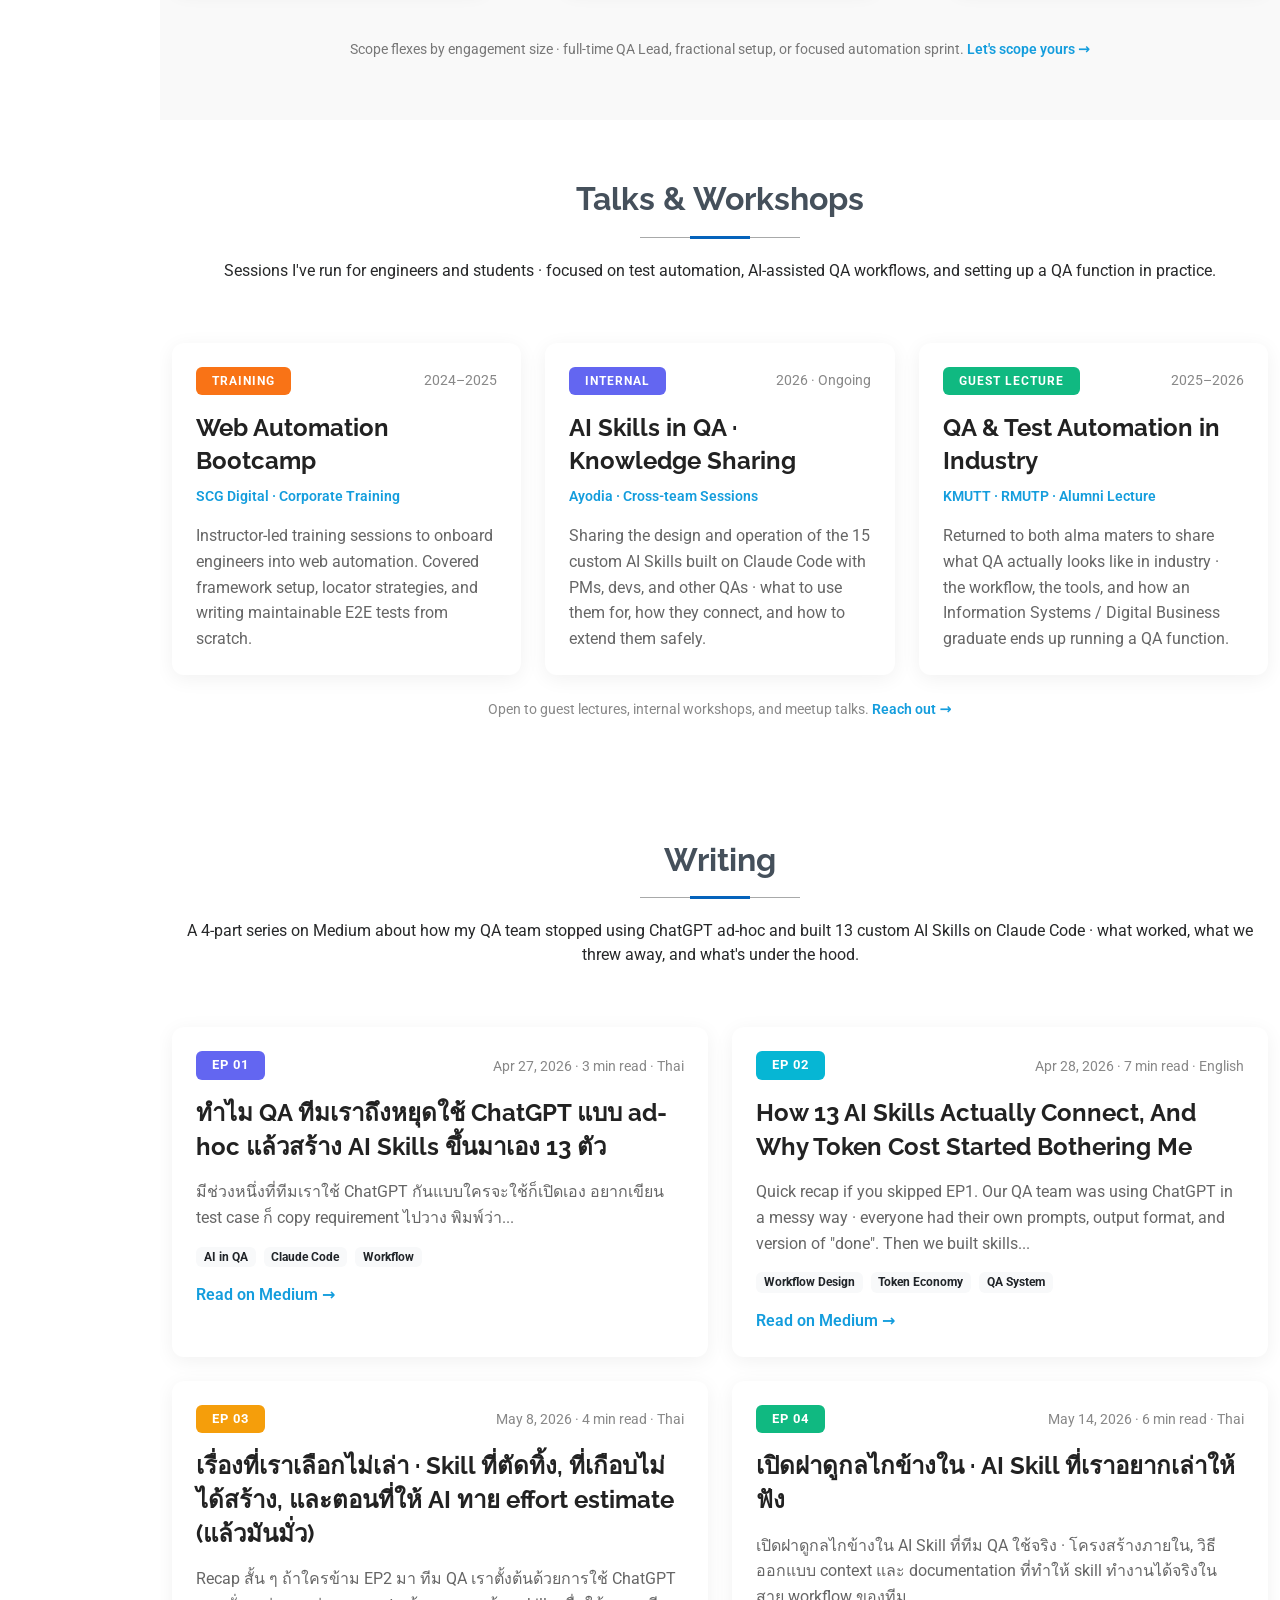
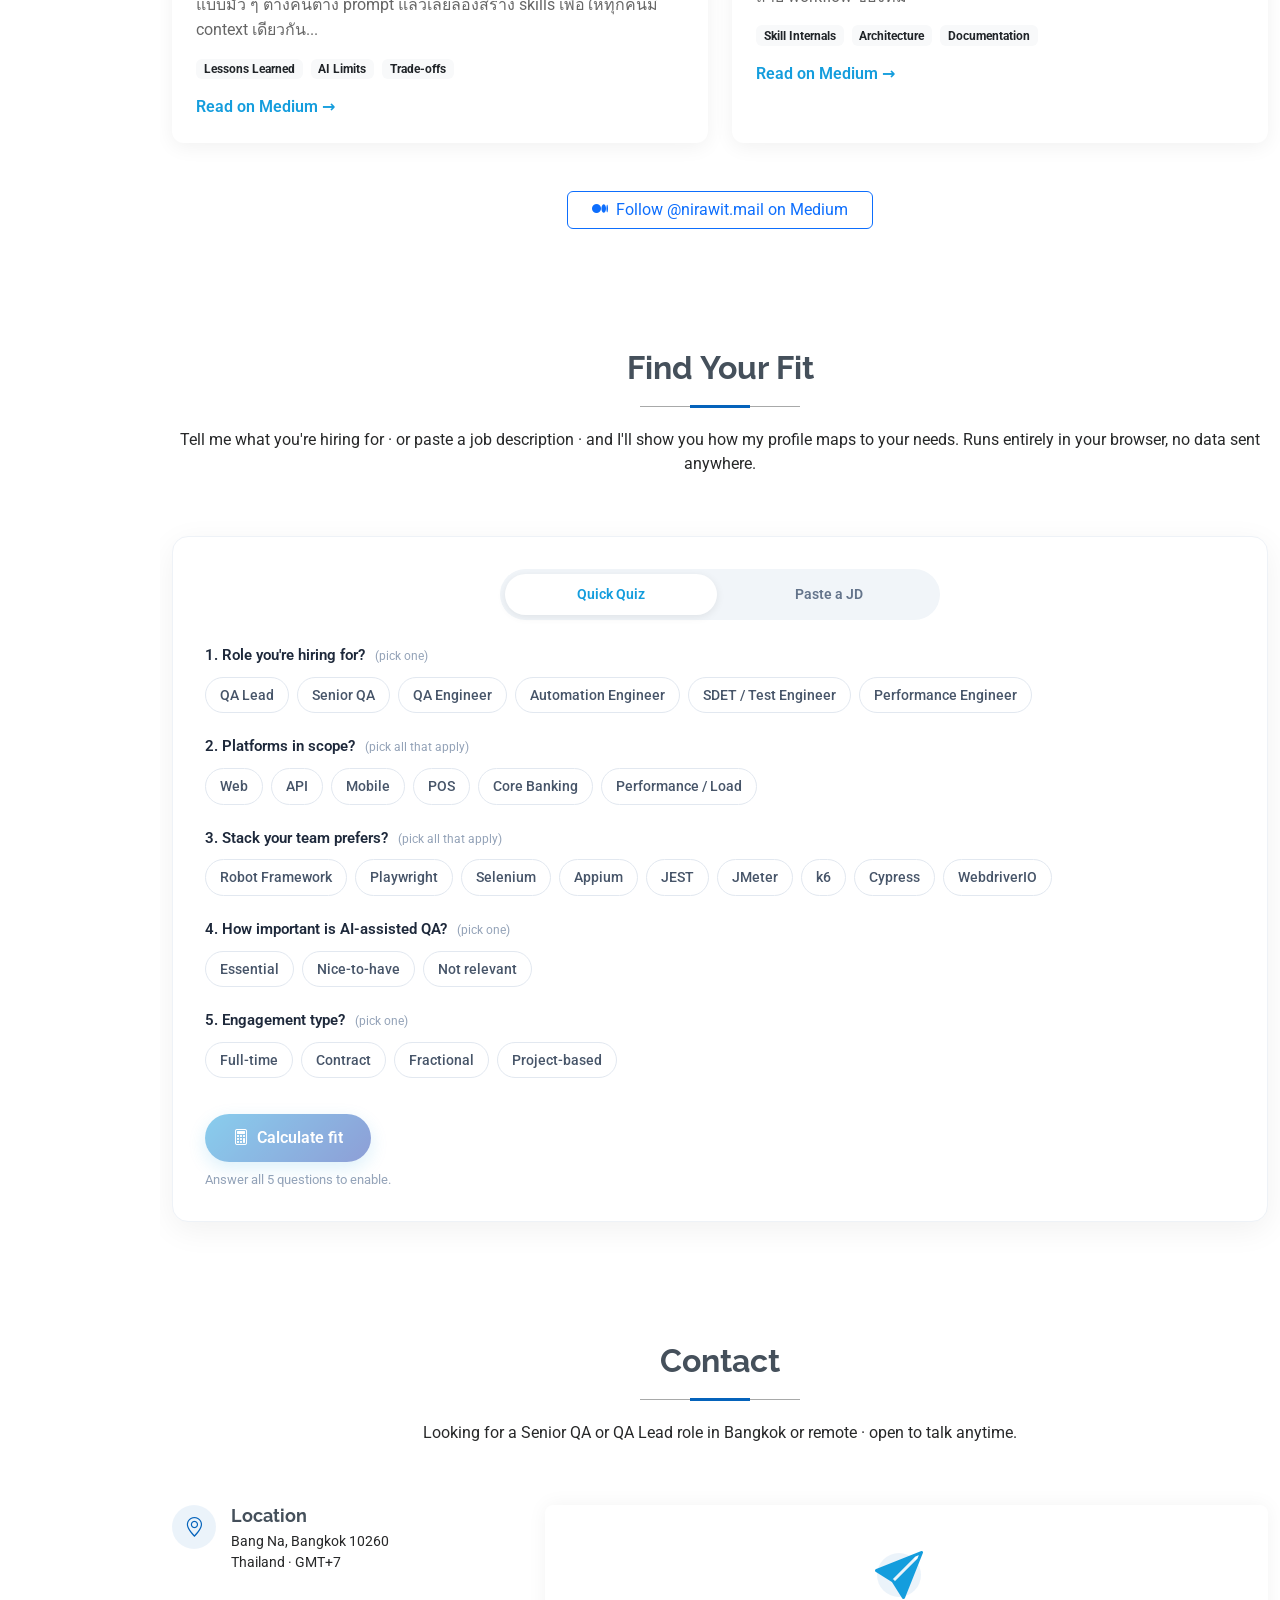
==== commit 02ce1da0: "Update ONE31 title to Sr. QA (Acting Lead) and refresh CV PDF - Hero, About, Summary, brand tile, me" ====
--- a/index.html
+++ b/index.html
@@ -4,22 +4,22 @@
 <head>
   <meta charset="utf-8">
   <meta content="width=device-width, initial-scale=1.0" name="viewport">
-  <title>Nirawit Thepsawade · QA Team Lead</title>
-  <meta name="description" content="Nirawit Thepsawade · QA Team Lead in Bangkok. 6+ years across web, API, mobile, Smart TV, and core banking. Currently QA Team Lead at ONE31 · The ONE Enterprise.">
+  <title>Nirawit Thepsawade · Sr. QA (Acting Lead)</title>
+  <meta name="description" content="Nirawit Thepsawade · Sr. QA (Acting Lead) in Bangkok. 6+ years across web, API, mobile, Smart TV, and core banking. Currently Sr. QA (Acting Lead) at ONE31 · The ONE Enterprise.">
   <meta name="keywords" content="QA Lead, Quality Assurance, Test Automation, Robot Framework, Playwright, JMeter, Jenkins, Bangkok">
 
   <!-- Open Graph -->
-  <meta property="og:title" content="Nirawit Thepsawade · QA Team Lead · Bangkok">
-  <meta property="og:description" content="6+ years in QA across web, API, mobile, Smart TV, and core banking. QA Team Lead at ONE31 (oneD streaming platform). Robot Framework · Appium · Playwright · GitHub Actions · Grafana.">
+  <meta property="og:title" content="Nirawit Thepsawade · Sr. QA (Acting Lead) · Bangkok">
+  <meta property="og:description" content="6+ years in QA across web, API, mobile, Smart TV, and core banking. Sr. QA (Acting Lead) at ONE31 (oneD streaming platform). Robot Framework · Appium · Playwright · GitHub Actions · Grafana.">
   <meta property="og:type" content="profile">
   <meta property="og:locale" content="en_US">
   <meta property="og:image" content="https://nirawit-cv.bossma6.workers.dev/assets/img/og-card.jpg">
   <meta property="og:image:width" content="1200">
   <meta property="og:image:height" content="630">
-  <meta property="og:image:alt" content="Nirawit Thepsawade · Quality Assurance Team Lead · Bangkok">
+  <meta property="og:image:alt" content="Nirawit Thepsawade · Sr. Quality Assurance (Acting Lead) · Bangkok">
   <meta name="twitter:card" content="summary_large_image">
-  <meta name="twitter:title" content="Nirawit Thepsawade · QA Team Lead">
-  <meta name="twitter:description" content="6+ years in QA · web, API, mobile, Smart TV · QA Team Lead at ONE31 · Bangkok">
+  <meta name="twitter:title" content="Nirawit Thepsawade · Sr. QA (Acting Lead)">
+  <meta name="twitter:description" content="6+ years in QA · web, API, mobile, Smart TV · Sr. QA (Acting Lead) at ONE31 · Bangkok">
   <meta name="twitter:image" content="https://nirawit-cv.bossma6.workers.dev/assets/img/og-card.jpg">
   <meta name="theme-color" content="#149ddd">
 
@@ -30,7 +30,7 @@
     "@type": "Person",
     "name": "Nirawit Thepsawade",
     "alternateName": "Best",
-    "jobTitle": "Quality Assurance Team Lead",
+    "jobTitle": "Sr. Quality Assurance (Acting Lead)",
     "worksFor": { "@type": "Organization", "name": "ONE31 · The ONE Enterprise" },
     "address": {
       "@type": "PostalAddress",
@@ -79,7 +79,7 @@
   <!-- Dev console greeting -->
   <script>
     console.log(
-      "%c👋 Hi dev!%c\nQA Team Lead at ONE31 · The ONE Enterprise.\nReach me at %cnirawit.mail@gmail.com%c\nLinkedIn: linkedin.com/in/nirawit-thepsawade-169451236",
+      "%c👋 Hi dev!%c\nSr. QA (Acting Lead) at ONE31 · The ONE Enterprise.\nReach me at %cnirawit.mail@gmail.com%c\nLinkedIn: linkedin.com/in/nirawit-thepsawade-169451236",
       "color:#149ddd;font-size:18px;font-weight:bold;line-height:1.6",
       "color:#475569;font-size:13px;line-height:1.6",
       "color:#fbbf24;font-size:13px;font-weight:bold",
@@ -573,7 +573,7 @@
         <div class="row justify-content-center">
           <div class="col-lg-9">
             <h2>Nirawit Thepsawade</h2>
-            <p>I'm a <span class="typed" data-typed-items="QA Lead, Automation Engineer, AI Workflow Builder, Performance Tester">QA Lead</span><span class="typed-cursor typed-cursor--blink" aria-hidden="true"></span></p>
+            <p>I'm a <span class="typed" data-typed-items="Sr. QA (Acting Lead), Automation Engineer, AI Workflow Builder, Performance Tester">Sr. QA (Acting Lead)</span><span class="typed-cursor typed-cursor--blink" aria-hidden="true"></span></p>
             <div class="social-links">
               <a href="https://www.linkedin.com/in/nirawit-thepsawade-169451236" target="_blank" rel="noopener" aria-label="LinkedIn"><i class="bi bi-linkedin"></i></a>
               <a href="https://github.com/BestNiawit" target="_blank" rel="noopener" aria-label="GitHub"><i class="bi bi-github"></i></a>
@@ -596,7 +596,7 @@
       <!-- Section Title -->
       <div class="container section-title" data-aos="fade-up">
         <h2>About</h2>
-        <p>Quality Assurance Team Lead with 6+ years across manual and automated testing on Web, Mobile, API, Smart TV, and core banking platforms. Currently leading a QA team of 5 at ONE31 · The ONE Enterprise across 7+ platforms for the oneD streaming product.</p>
+        <p>Quality Assurance with 6+ years across manual and automated testing on Web, Mobile, API, Smart TV, and core banking platforms. Currently leading a QA team of 5 at ONE31 · The ONE Enterprise across 7+ platforms for the oneD streaming product.</p>
       </div><!-- End Section Title -->
 
       <div class="container" data-aos="fade-up" data-aos-delay="100">
@@ -726,7 +726,7 @@
 
           <div class="col-6 col-sm-4 col-md-3 col-lg-2"><div class="brand-tile" style="border-top-color:#e91e8c">
             <div class="brand-name bt-one31">ONE31</div>
-            <small>QA Team Lead · current</small>
+            <small>Sr. QA (Acting Lead) · current</small>
           </div></div>
 
         </div>
@@ -963,7 +963,7 @@
 
             <div class="resume-item pb-0">
               <h4>Nirawit Thepsawade</h4>
-              <p><em>QA Team Lead with 6+ years in manual and automated testing across Web, Mobile, Smart TV, API, MySQL, and MongoDB. Lead teams, build device farms, and set KPIs that enforce automation discipline. Work closely with devs and PMs to ship releases the team can trust.</em></p>
+              <p><em>Sr. QA (Acting Lead) with 6+ years in manual and automated testing across Web, Mobile, Smart TV, API, MySQL, and MongoDB. Lead teams, build device farms, and set KPIs that enforce automation discipline. Work closely with devs and PMs to ship releases the team can trust.</em></p>
               <ul>
                 <li>The Origin Condo Sukhumvit 105, Bang Na, Bangkok 10260</li>
                 <li>+66 95-490-1028</li>
@@ -992,7 +992,7 @@
             <h3 class="resume-title">Professional Experience</h3>
 
             <div class="resume-item">
-              <h4>QA Team Lead</h4>
+              <h4>Sr. Quality Assurance (Acting Lead)</h4>
               <h5>June 2026 · Present</h5>
               <p><em>ONE31 · The ONE Enterprise (ONE 31 COMPANY LIMITED) · Bangkok, Thailand</em></p>
               <p>Owned streaming-domain QA: <strong>DRM playback verification</strong> (Widevine · FairPlay · PlayReady per platform), <strong>adaptive bitrate (ABR)</strong> quality-switch validation under varying network conditions, and transcoding correctness across resolutions and devices.</p>
@@ -1027,7 +1027,7 @@
 
             <div class="resume-item">
               <h4>QA Engineer</h4>
-              <h5>November 2025 ·March 2026</h5>
+              <h5>November 2025 · March 2026</h5>
               <p><em>Fastwork HQ · Bangkok, Thailand</em></p>
               <ul>
                 <li>Owned QA across manual, automation, and performance for the Fastwork platform and CMS.</li>
@@ -1061,7 +1061,7 @@
 
             <div class="resume-item">
               <h4>Test Engineer</h4>
-              <h5>April 2023 ·April 2024</h5>
+              <h5>April 2023 · April 2024</h5>
               <p><em>TMBThanachart Bank (ttb) · Bangkok, Thailand</em></p>
               <ul>
                 <li>Led automation testing across Web, Mobile, API, and Core Banking systems.</li>
@@ -1072,7 +1072,7 @@
 
             <div class="resume-item">
               <h4>QA Automation Engineer</h4>
-              <h5>June 2022 ·June 2023</h5>
+              <h5>June 2022 · April 2023</h5>
               <p><em>Doppio Tech Co., Ltd. · Bangkok, Thailand</em></p>
               <ul>
                 <li>Automation for Web, Mobile, and API using Selenium WebDriver and Appium.</li>
@@ -1081,7 +1081,7 @@
 
             <div class="resume-item">
               <h4>Software Tester</h4>
-              <h5>August 2020 ·May 2022</h5>
+              <h5>August 2020 · May 2022</h5>
               <p><em>Magicbox Solution Co., Ltd. · Bangkok, Thailand</em></p>
               <ul>
                 <li>Manual testing, defect logging, Agile sprint participation, and test documentation.</li>
@@ -1093,9 +1093,9 @@
         </div>
 
         <div class="text-center mt-5" data-aos="fade-up">
-          <a href="assets/Nirawit_Thepsawade_CV_2026.pdf" download class="btn btn-primary"><i class="bi bi-download"></i>Download CV (1-page PDF)</a>
+          <a href="assets/Nirawit_Thepsawade_CV_2026.pdf" download class="btn btn-primary"><i class="bi bi-download"></i>Download CV (PDF)</a>
           <button type="button" class="btn btn-outline-primary ms-2 no-print" onclick="window.print()"><i class="bi bi-file-earmark-pdf"></i>Save full page as PDF</button>
-          <div class="mt-2" style="font-size:0.82em;color:#94a3b8">CV PDF = quick 1-page resume · Full page PDF = everything you see here, for HR who wants the complete file</div>
+          <div class="mt-2" style="font-size:0.82em;color:#94a3b8">CV PDF = full resume · Full page PDF = everything you see here, for HR who wants the complete file</div>
         </div>
 
       </div>
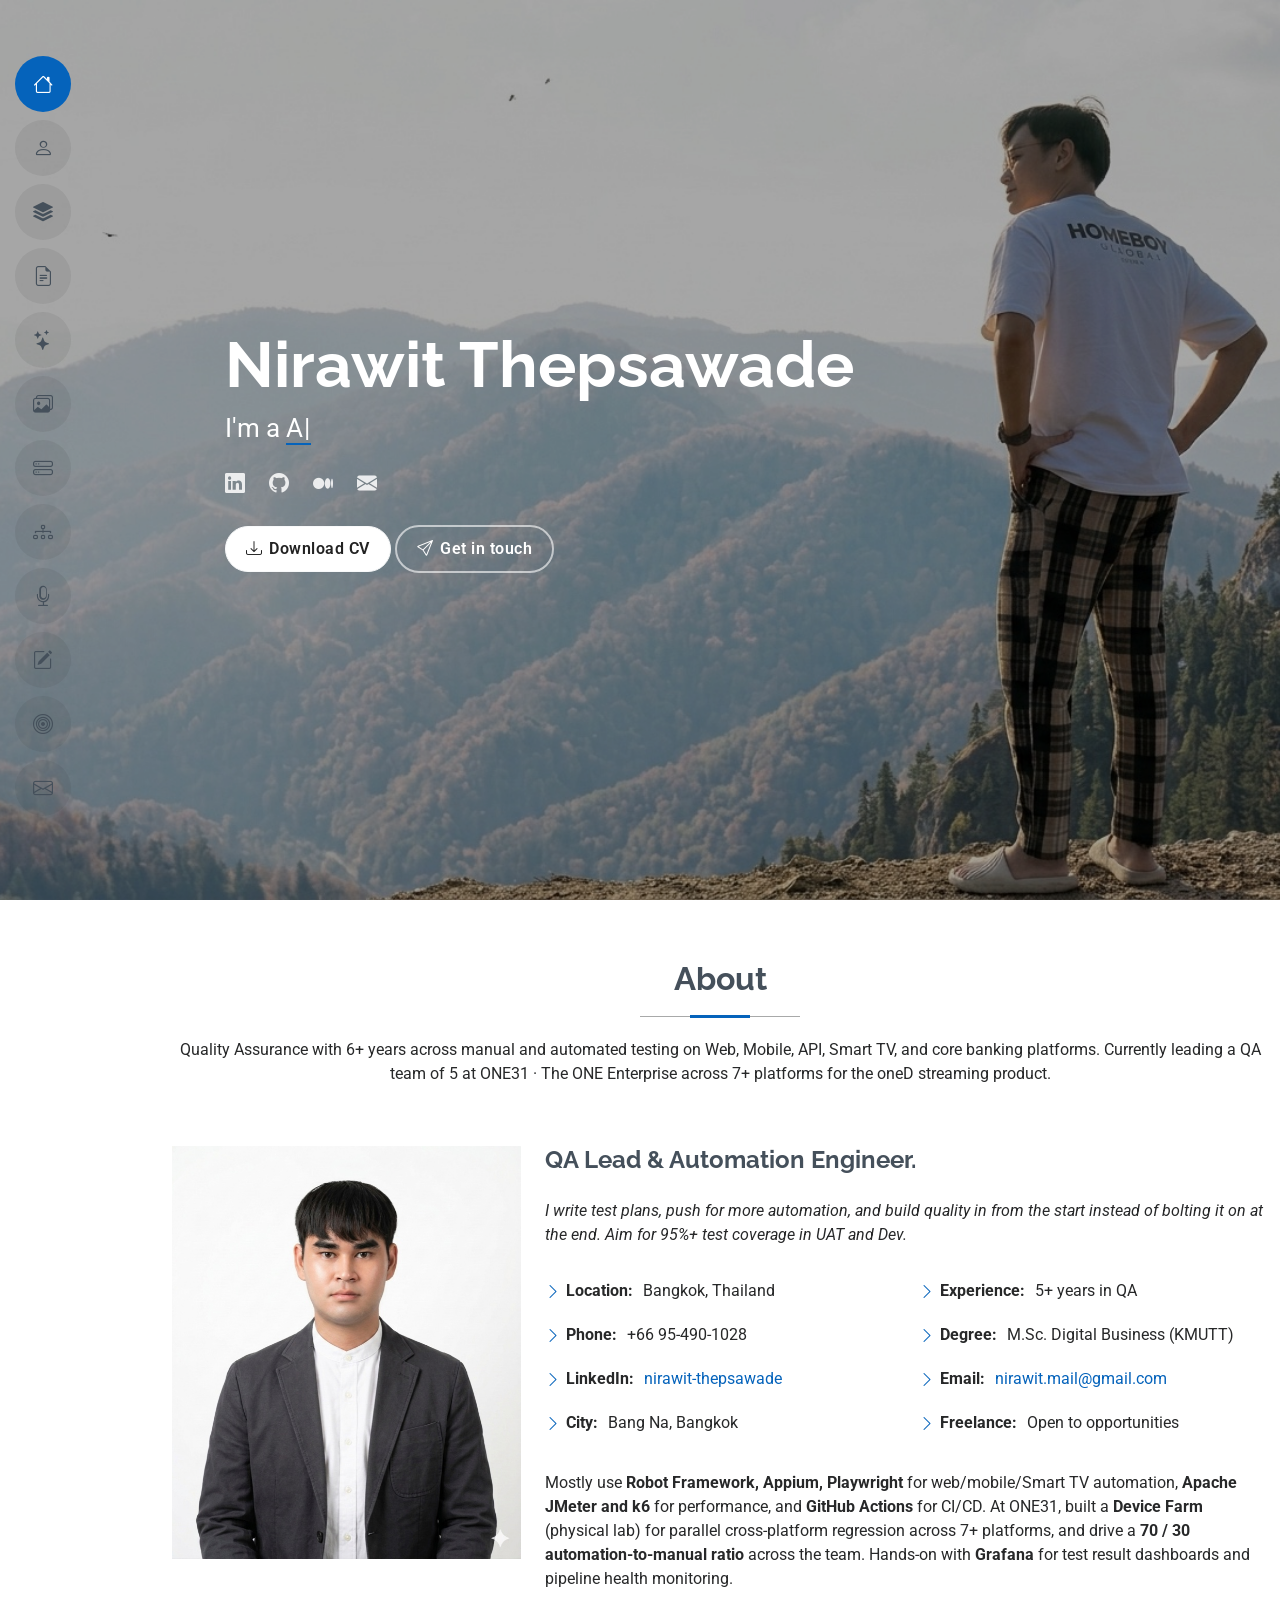
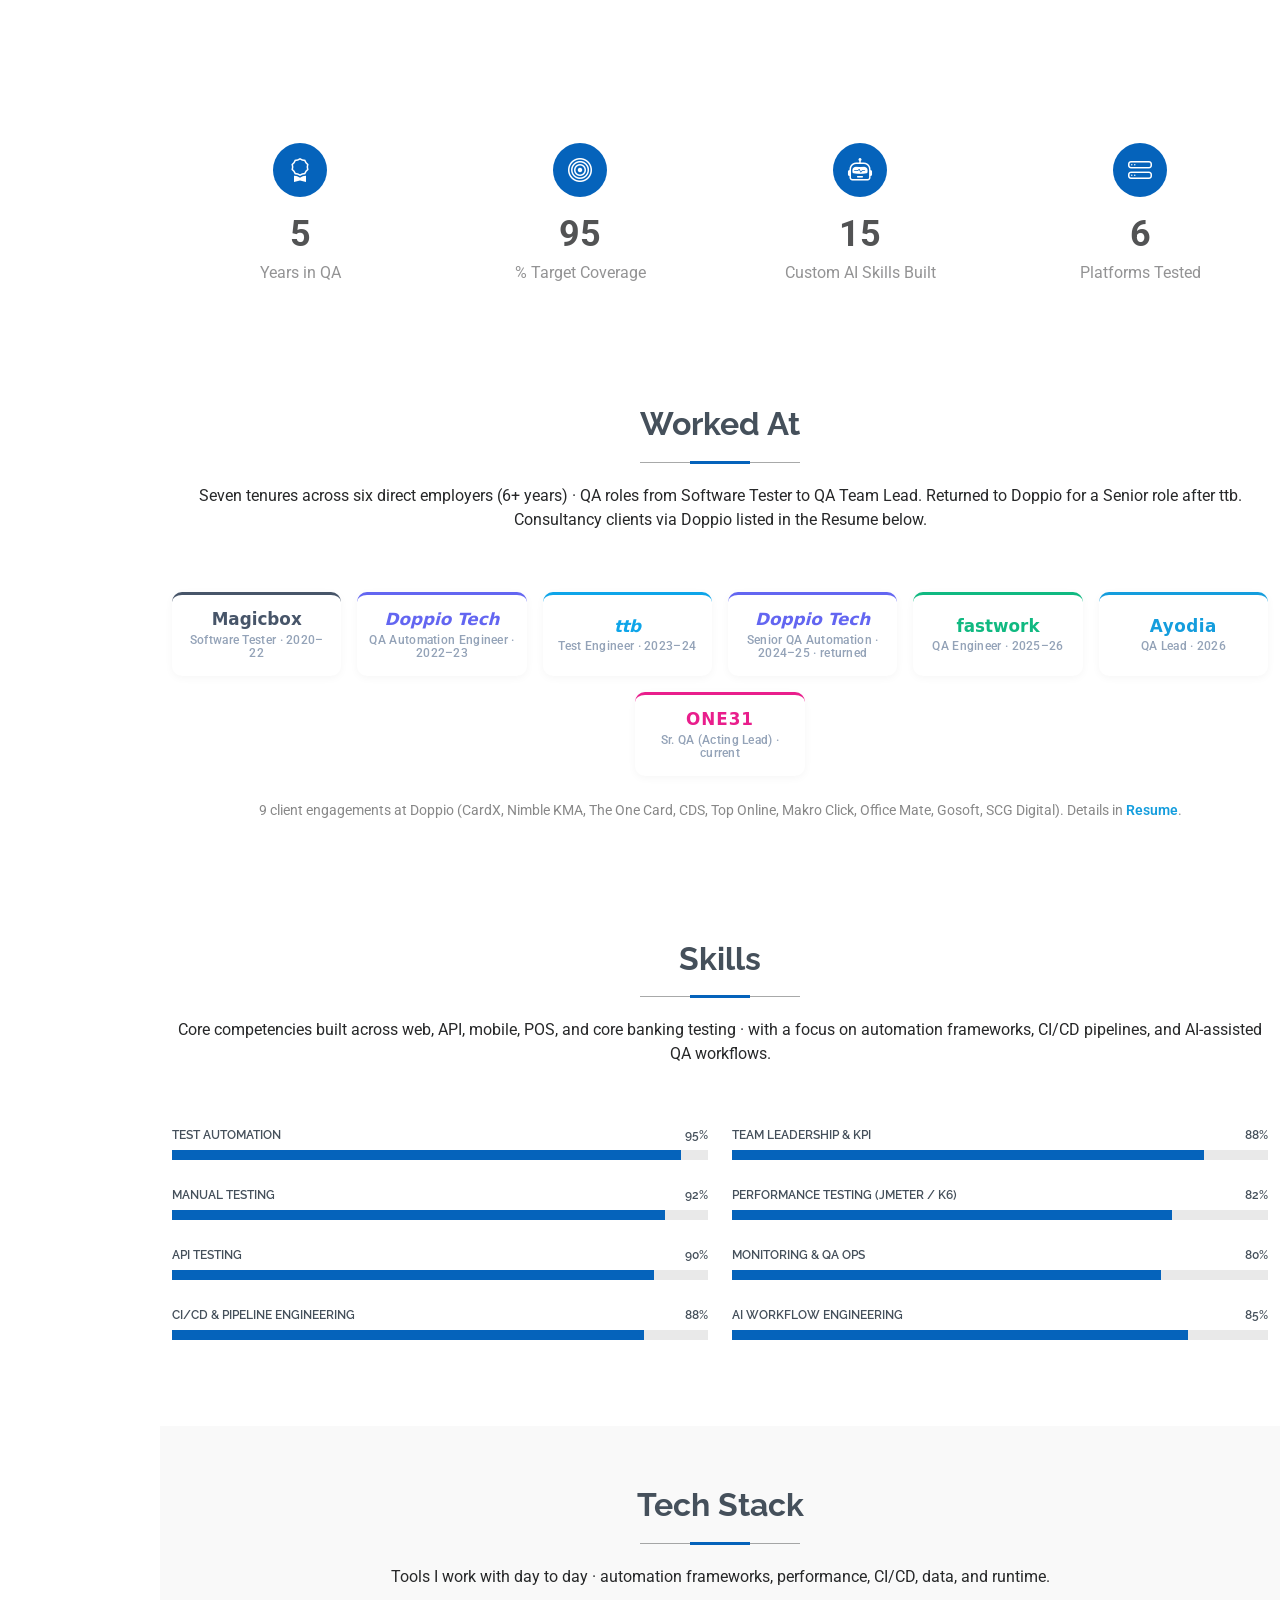
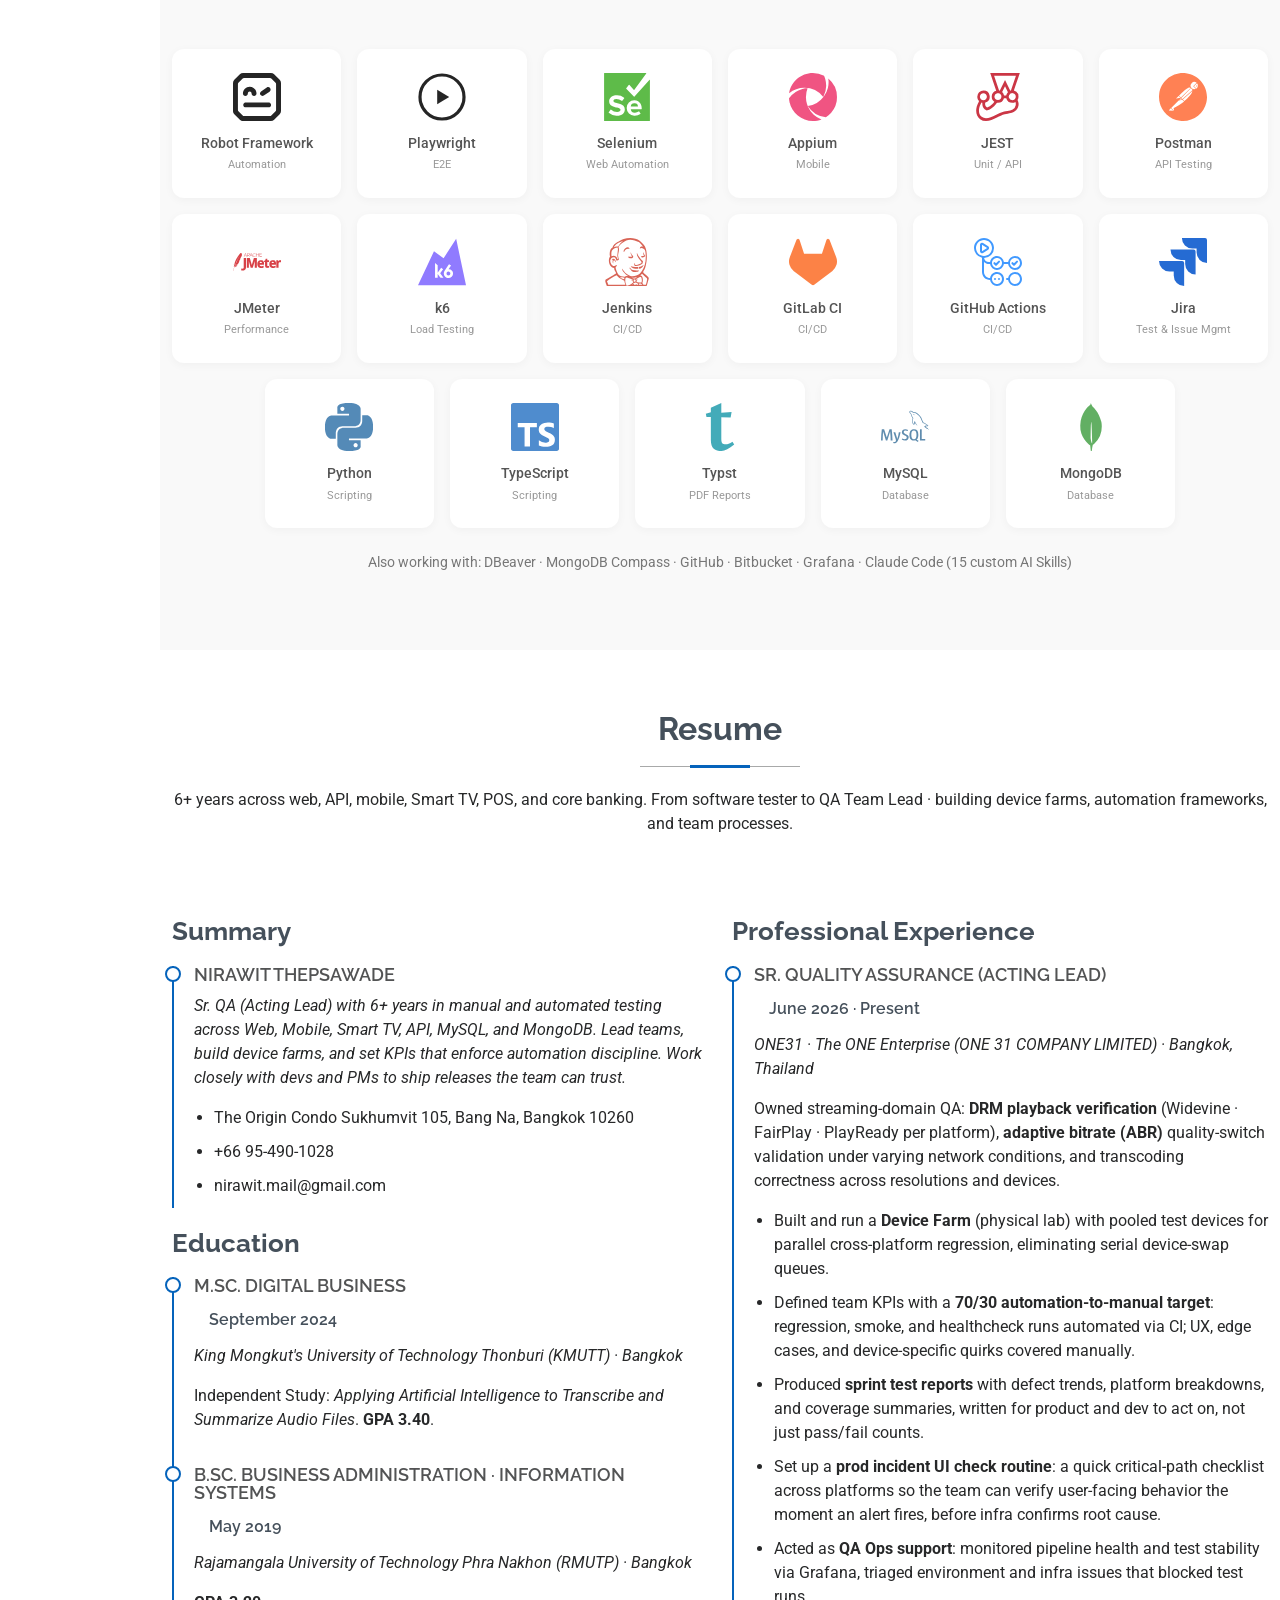
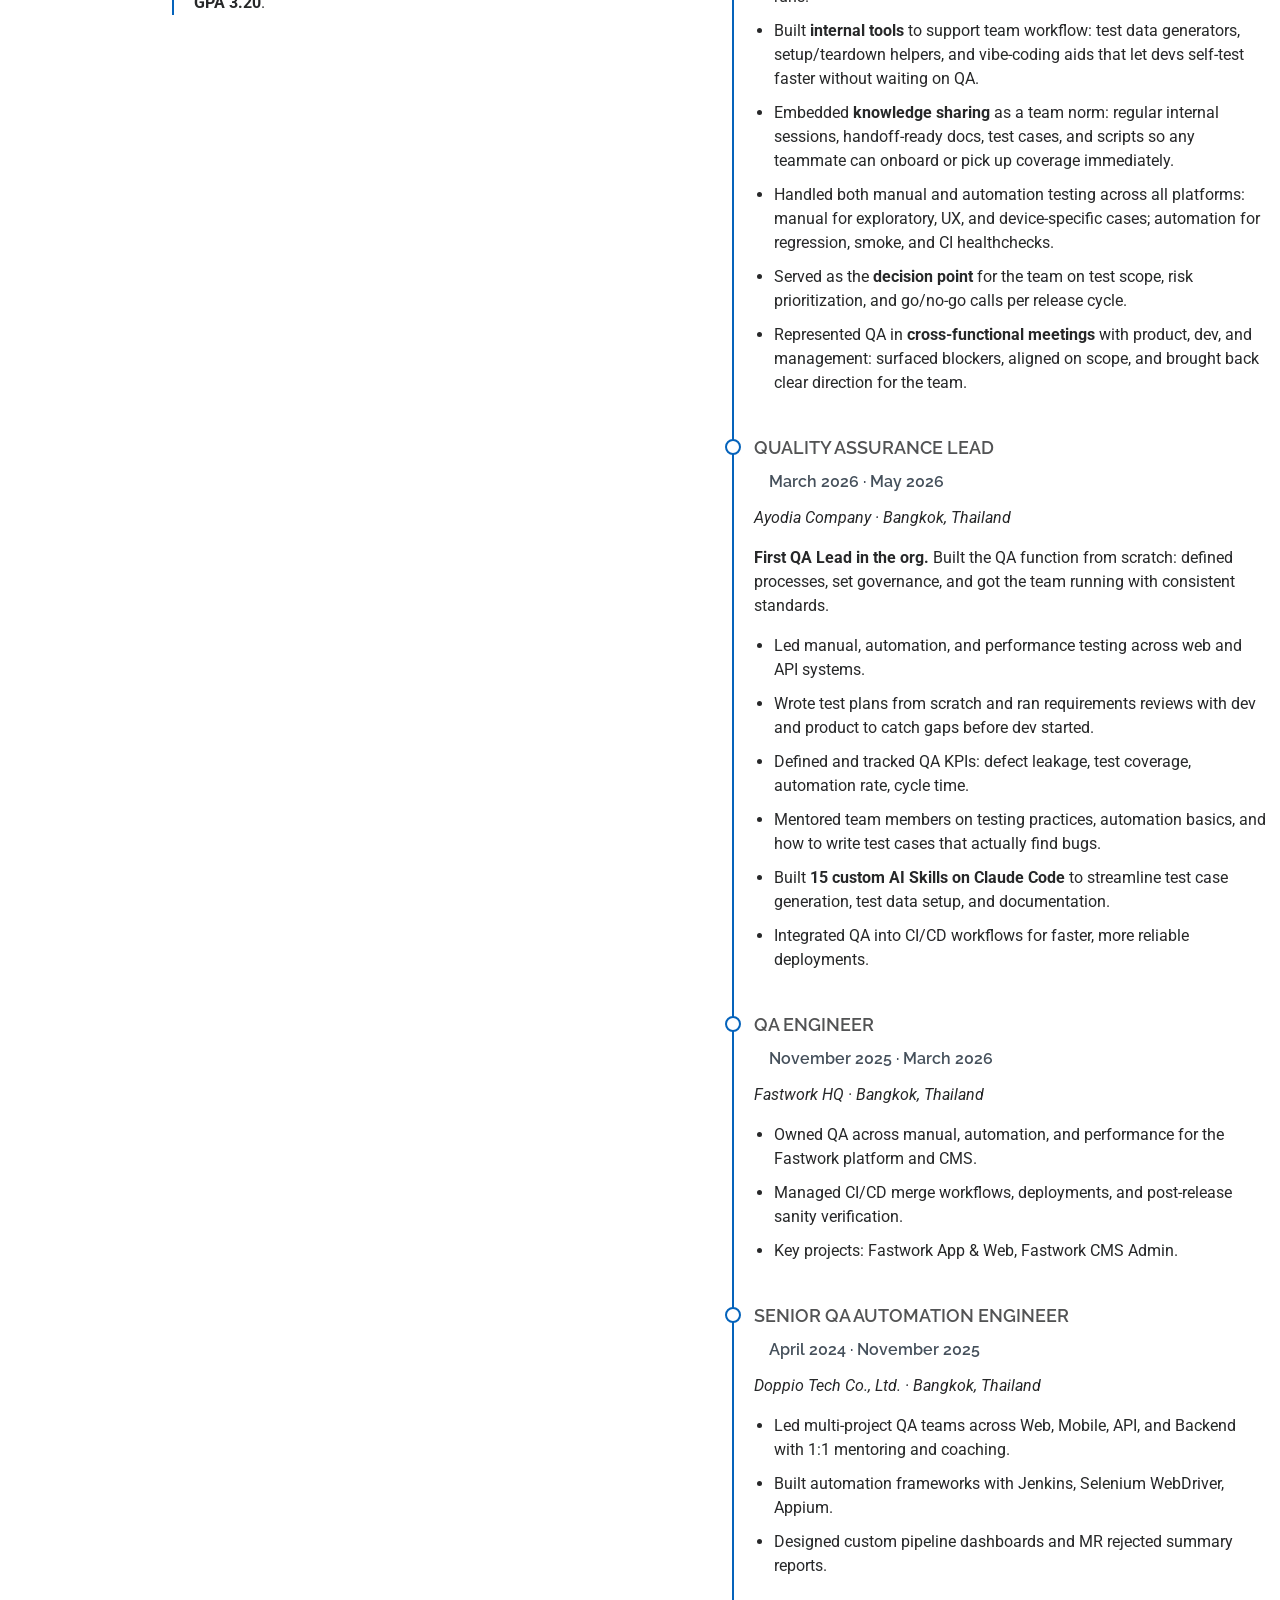
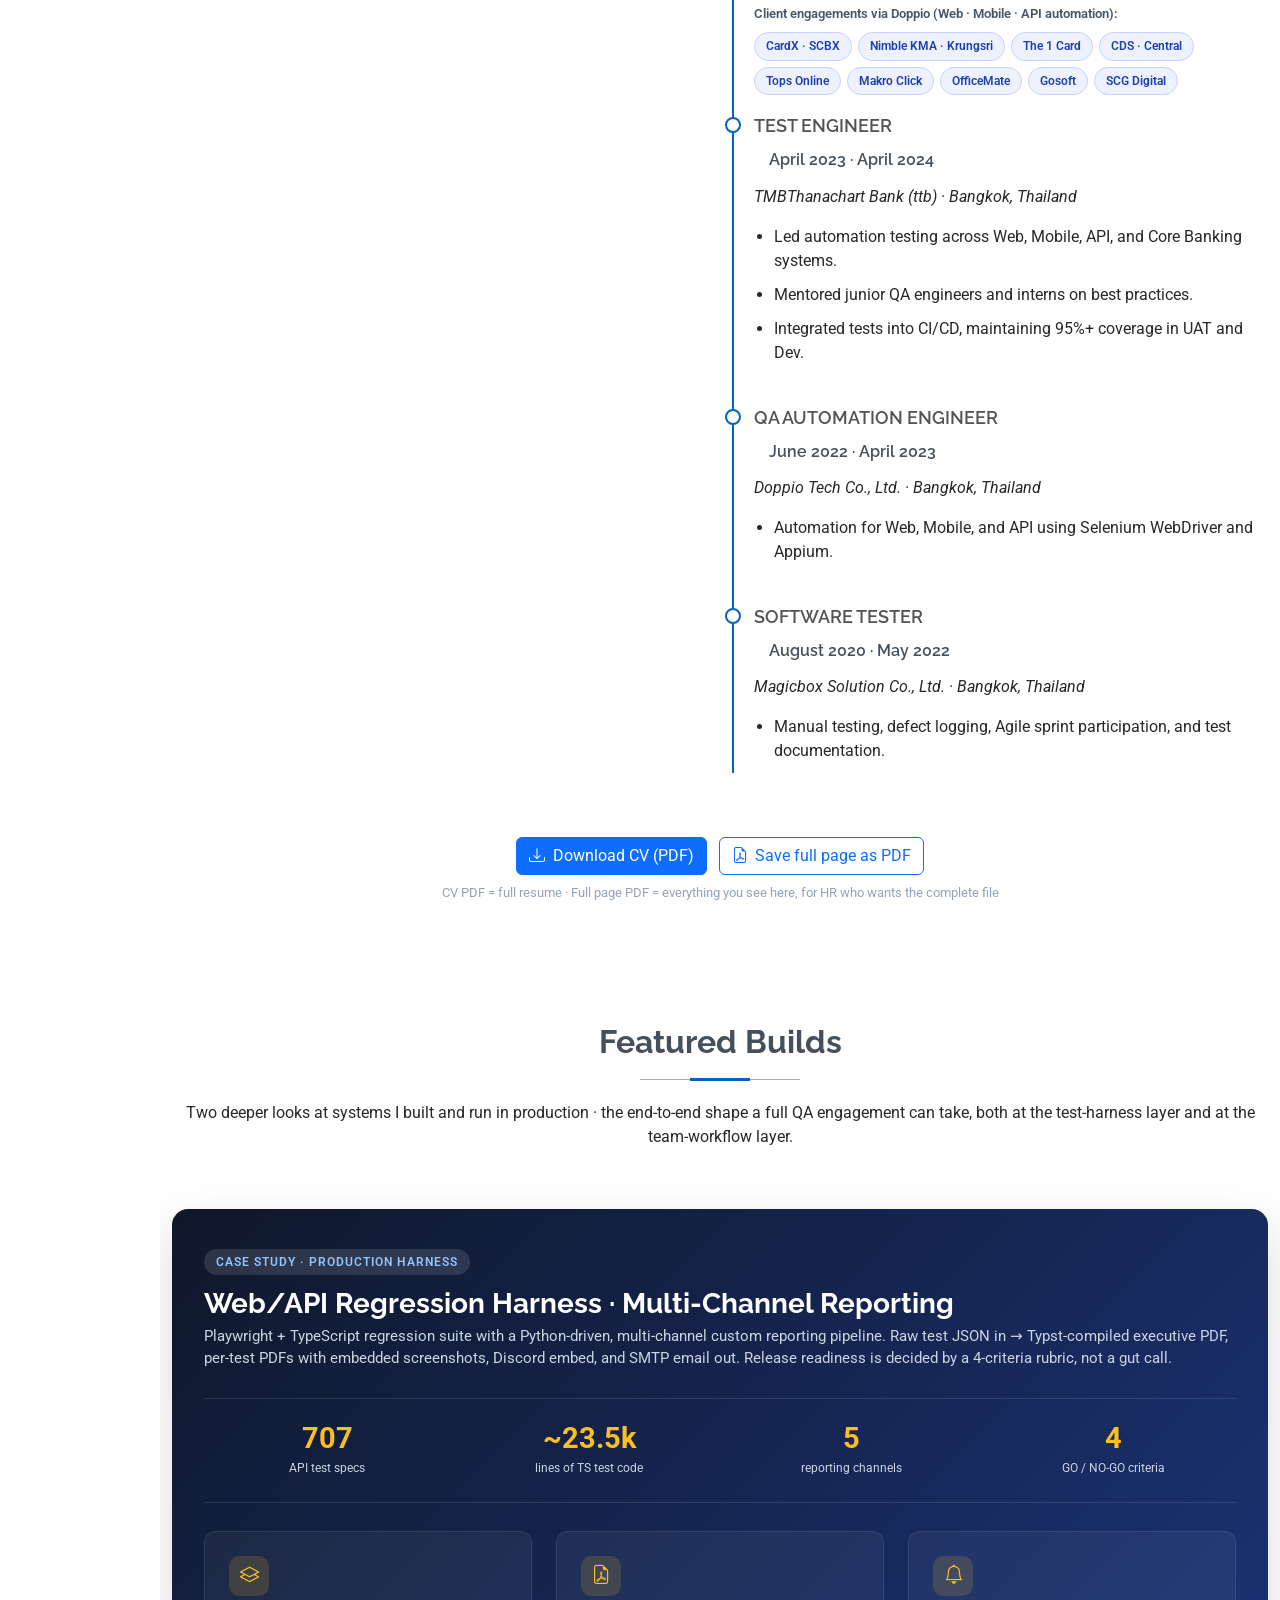
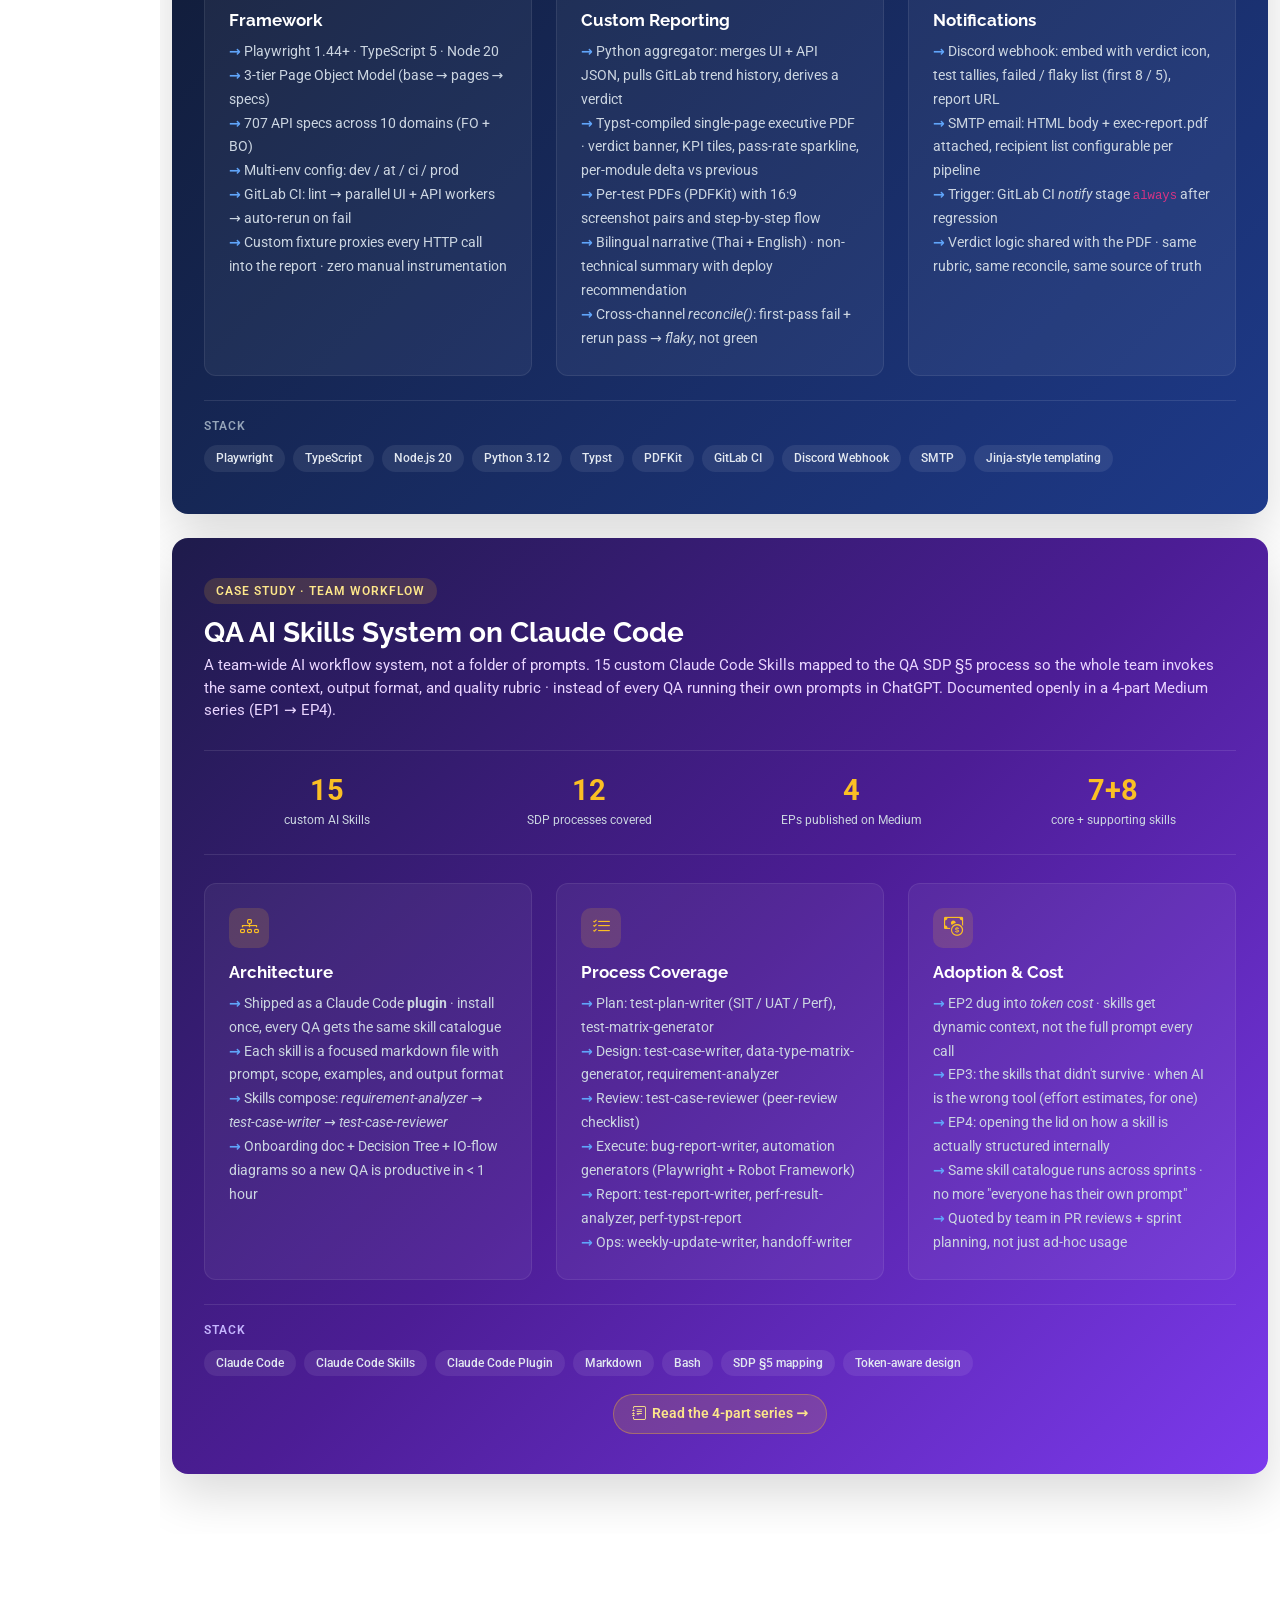
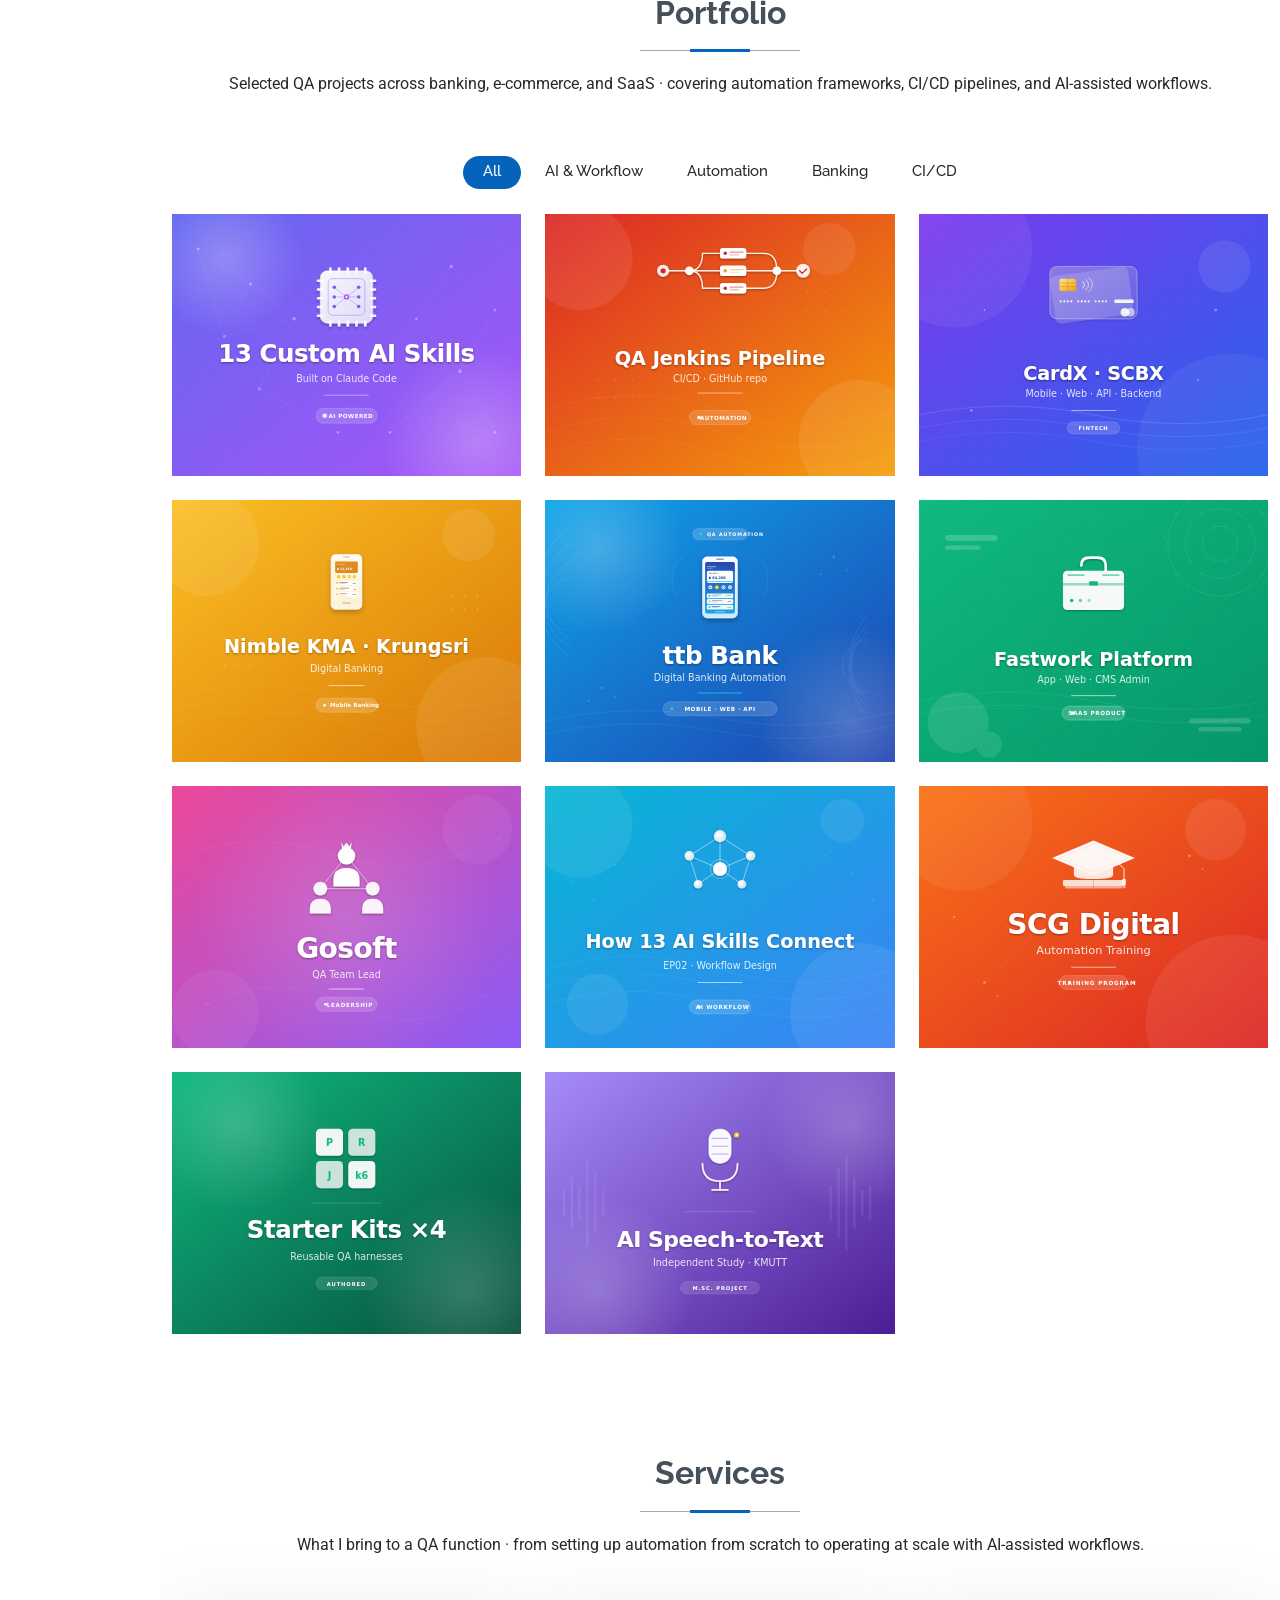
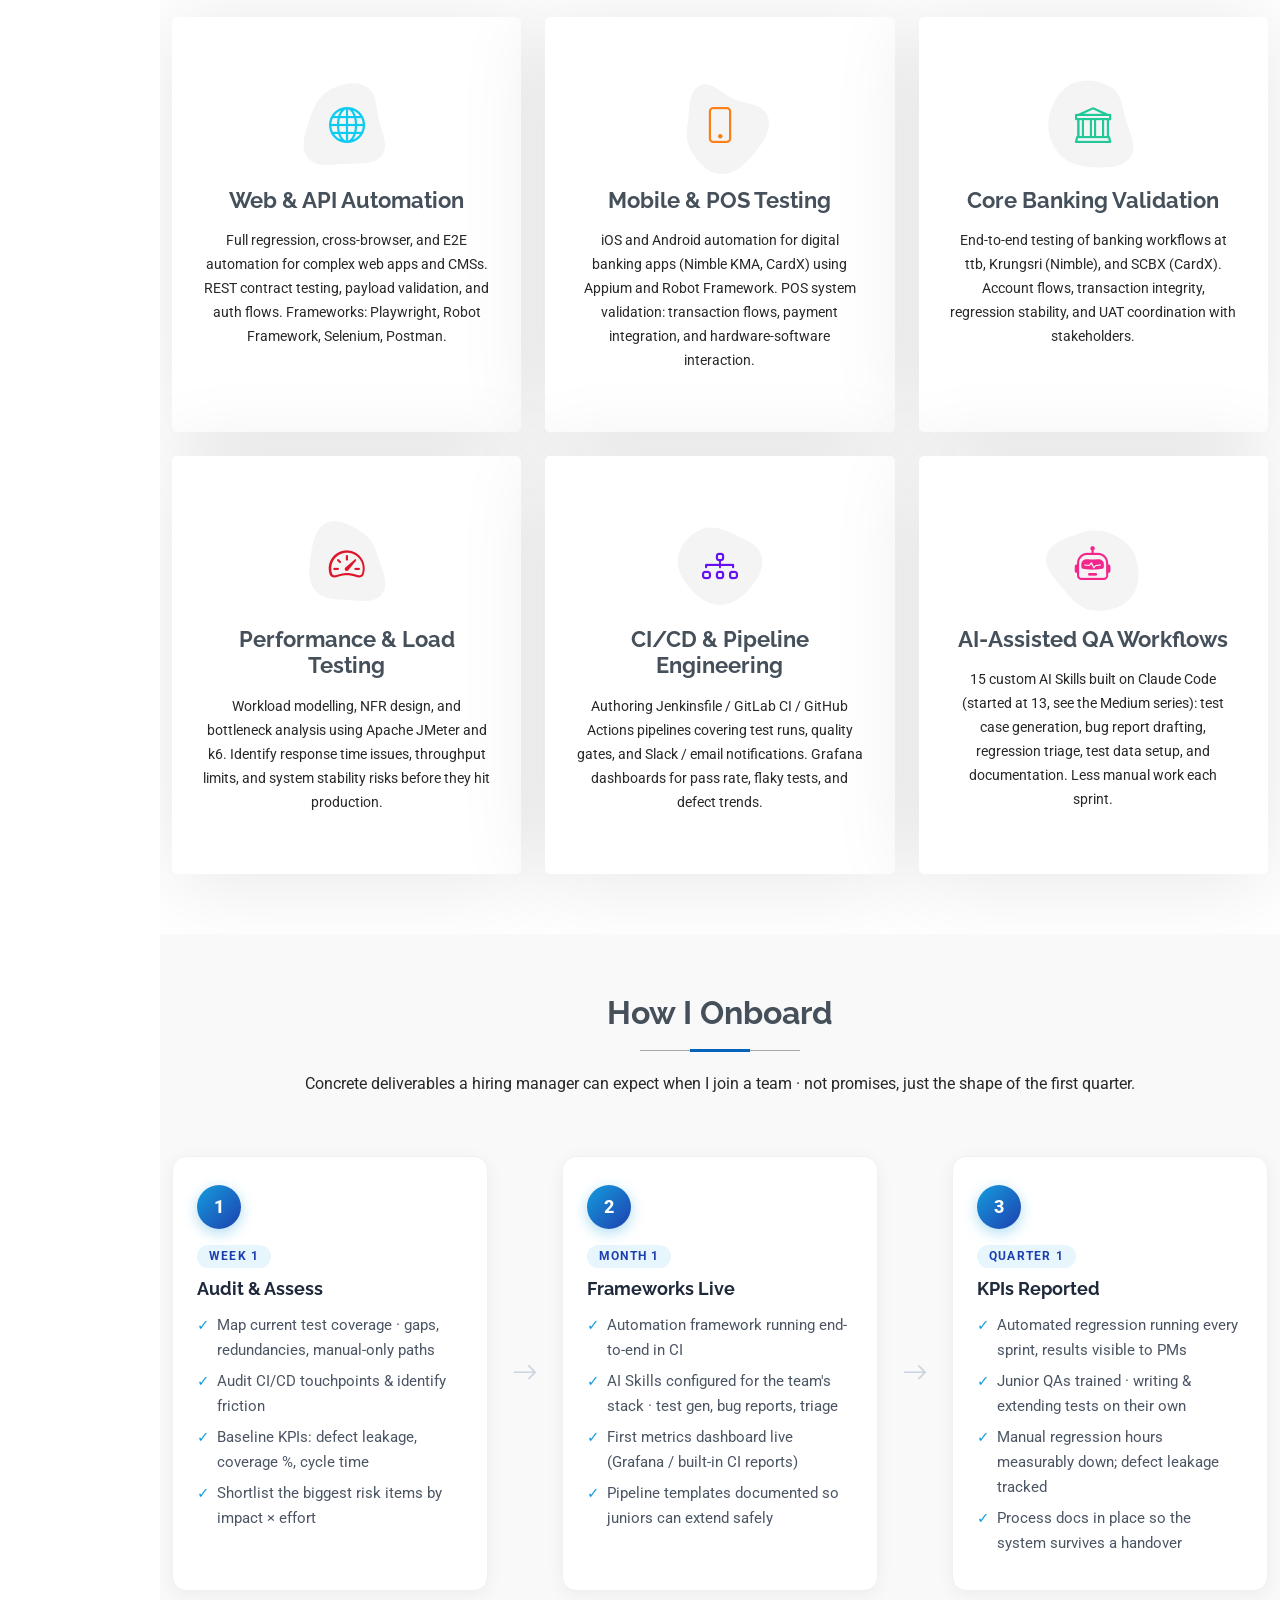
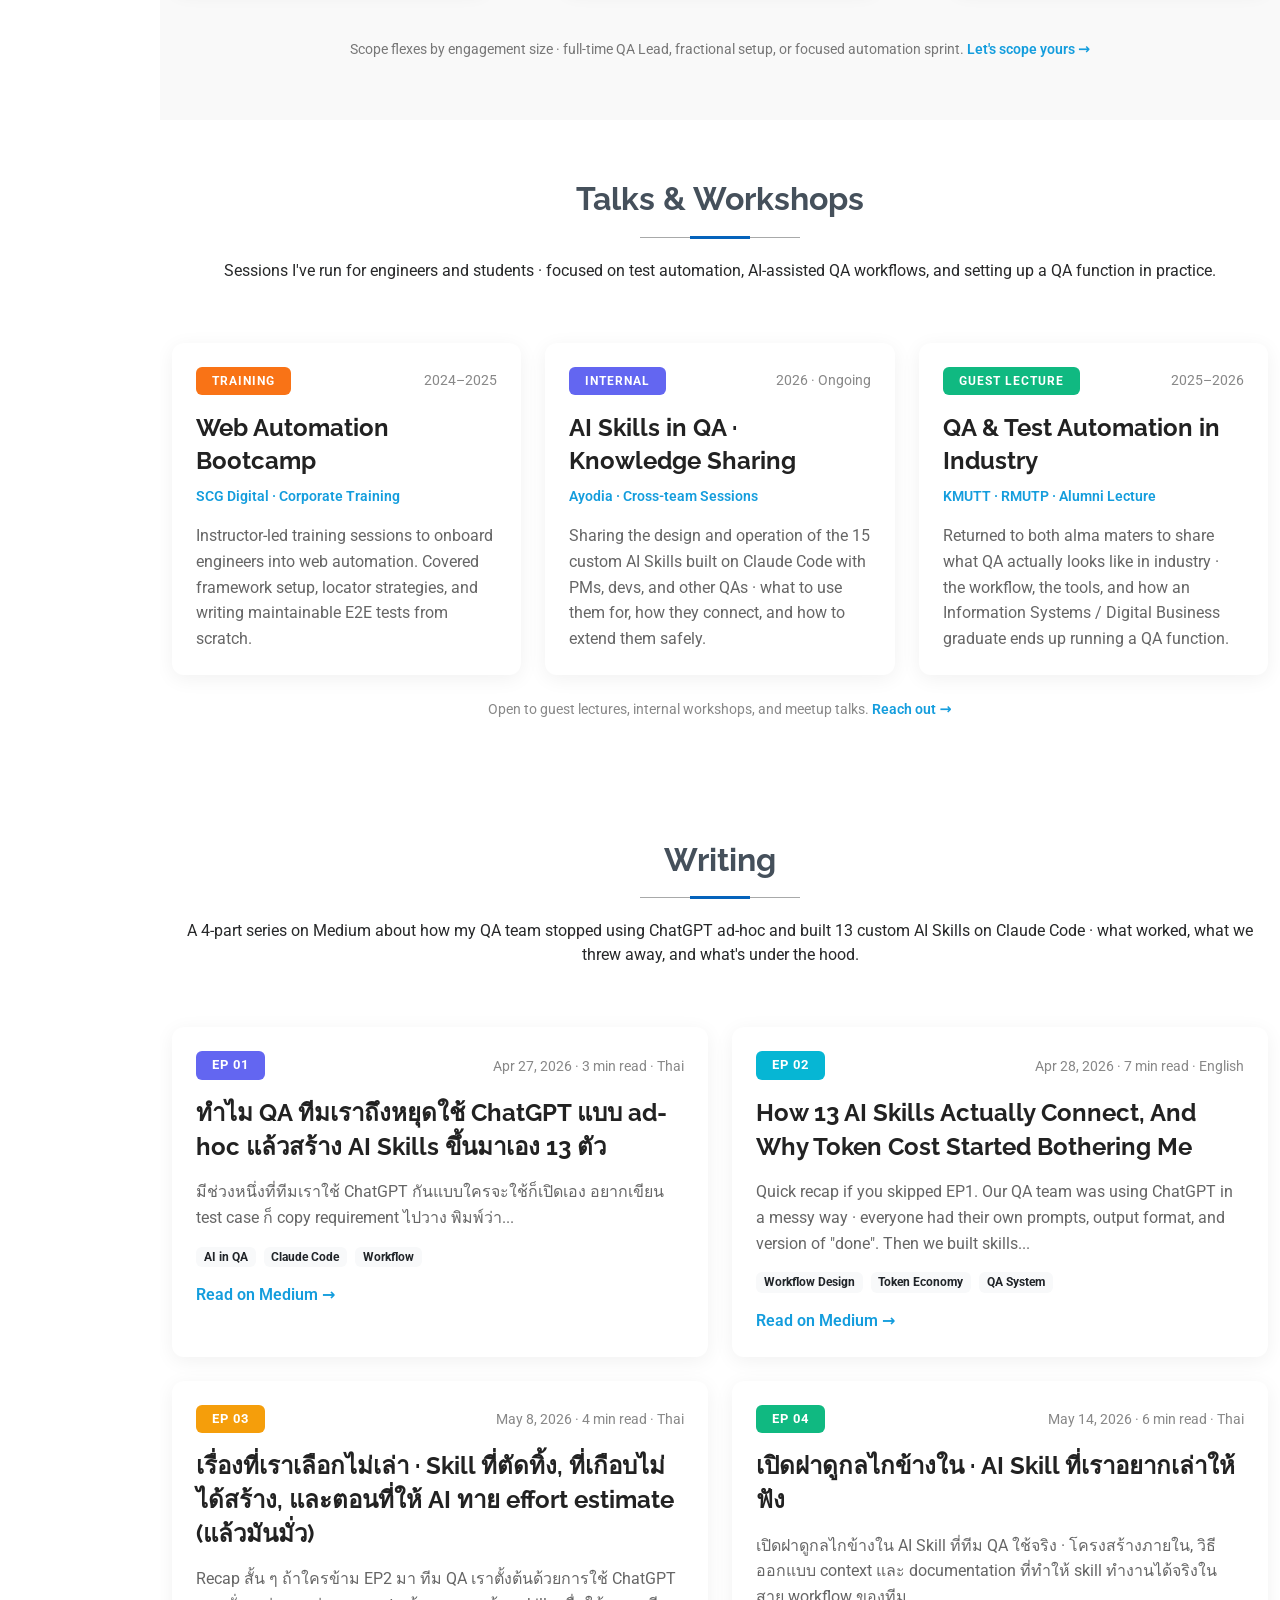
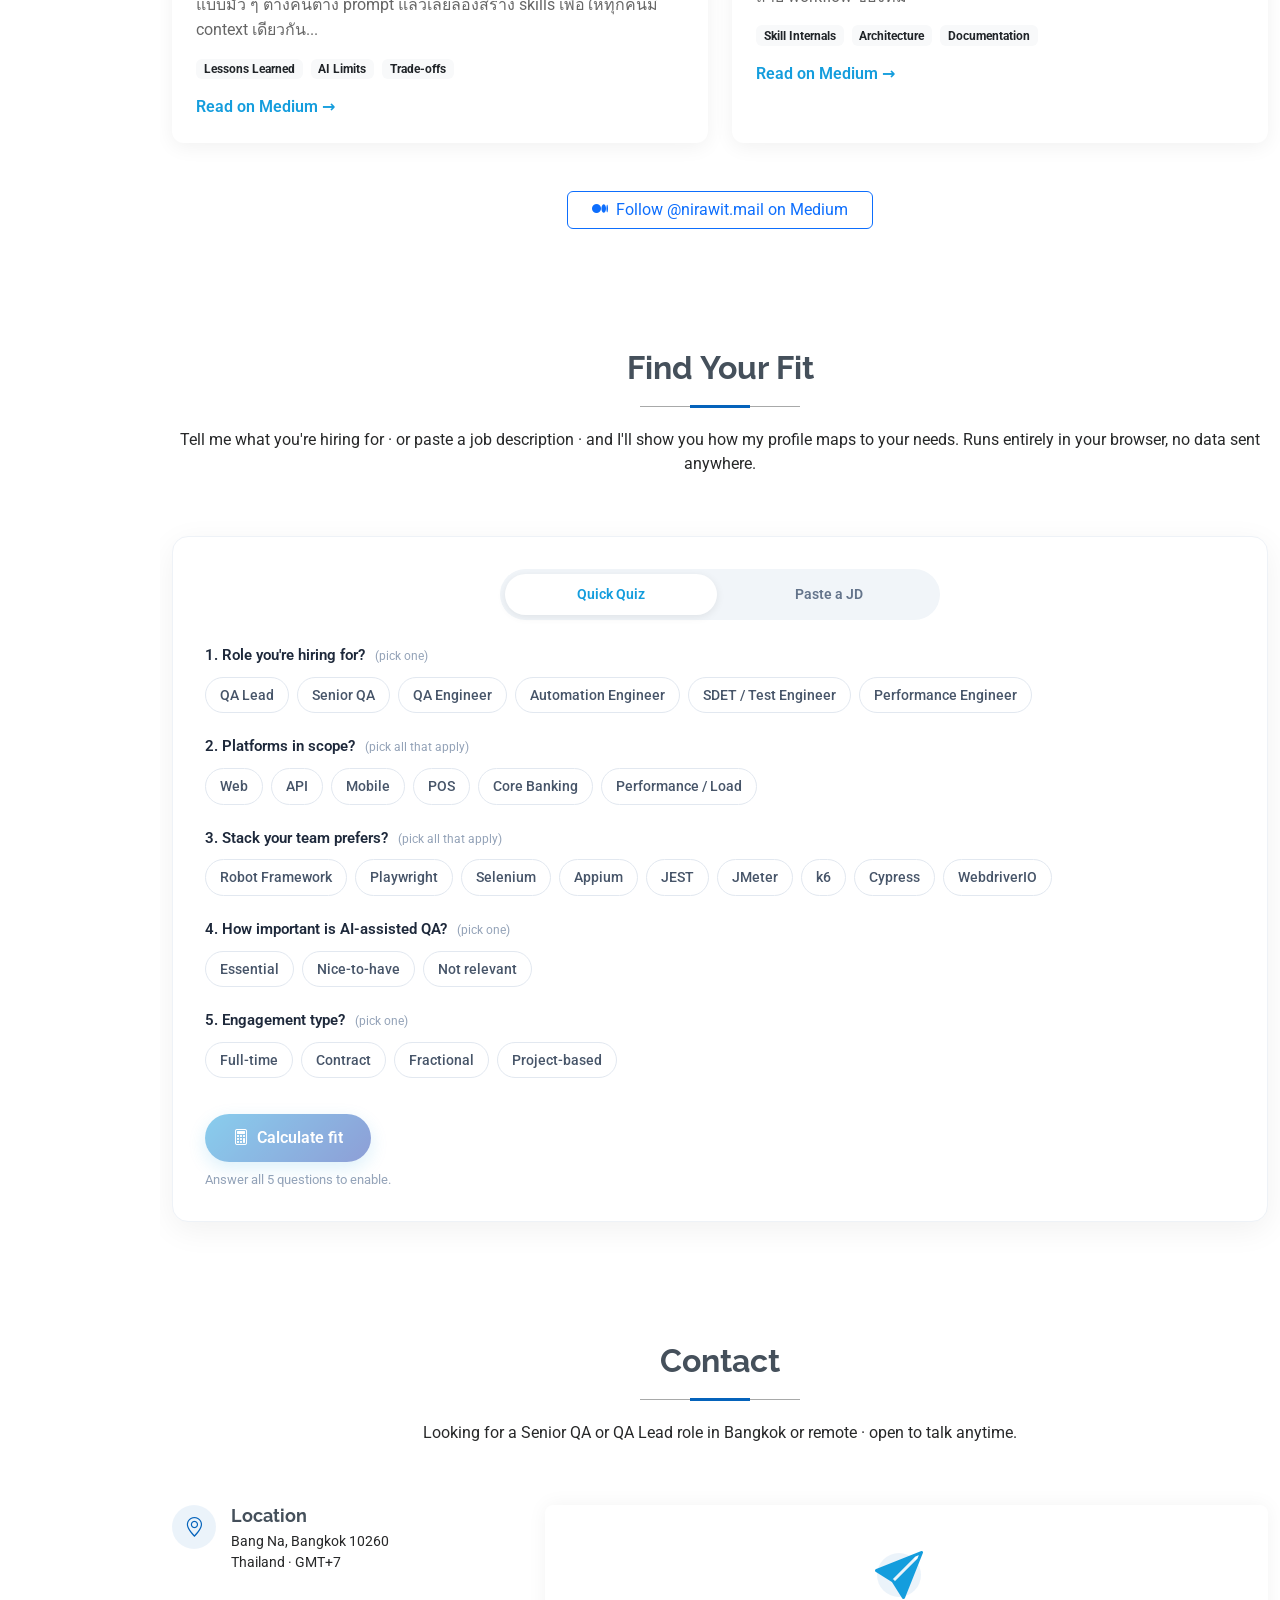
==== commit d42c5748: "Add Cloudflare Web Analytics beacon Co-Authored-By: Claude Opus 5.5 <noreply@anthropic.com>" ====
--- a/index.html
+++ b/index.html
@@ -2169,6 +2169,7 @@
   })();
   </script>
 
+  <!-- Cloudflare Web Analytics --><script type='module' src='https://static.cloudflareinsights.com/beacon.min.js' data-cf-beacon='{"token": "18723a669c8a4ebea289b2b896b8250c"}'></script><!-- End Cloudflare Web Analytics -->
 </body>
 
 </html>
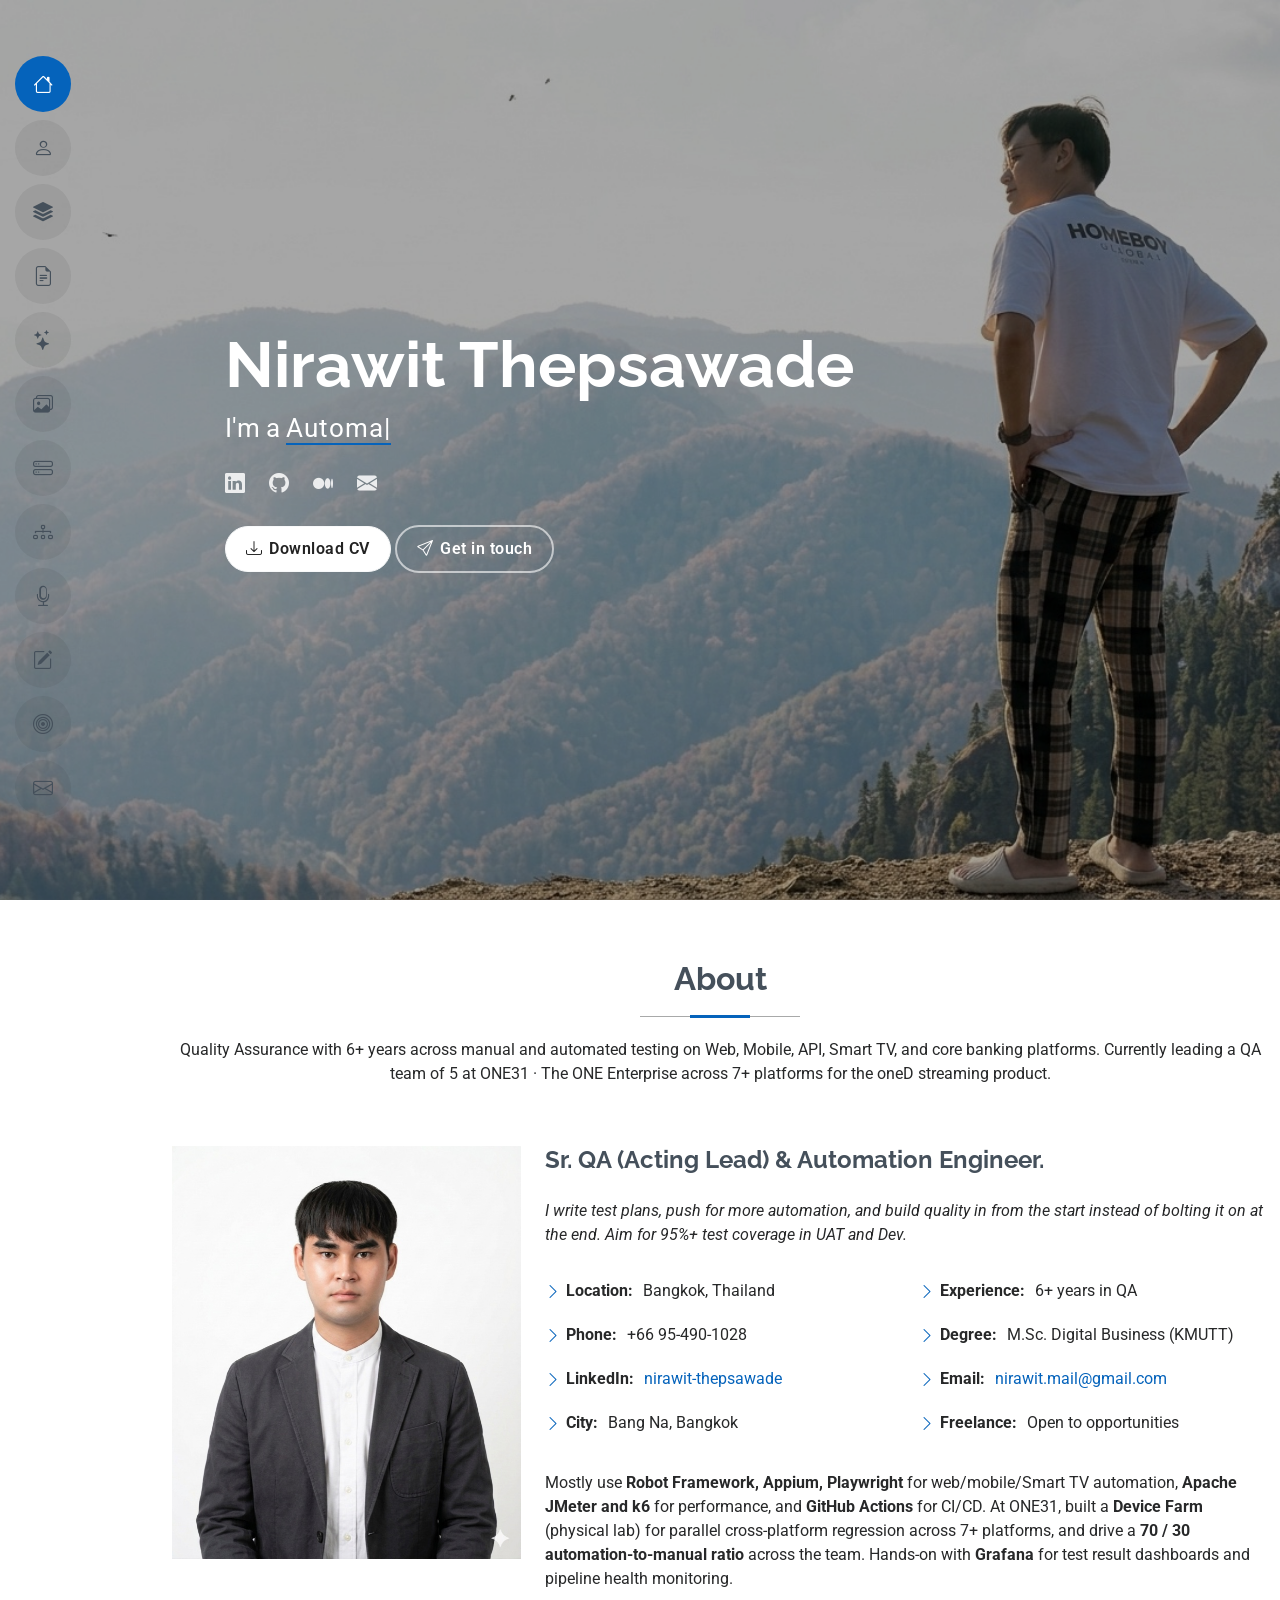
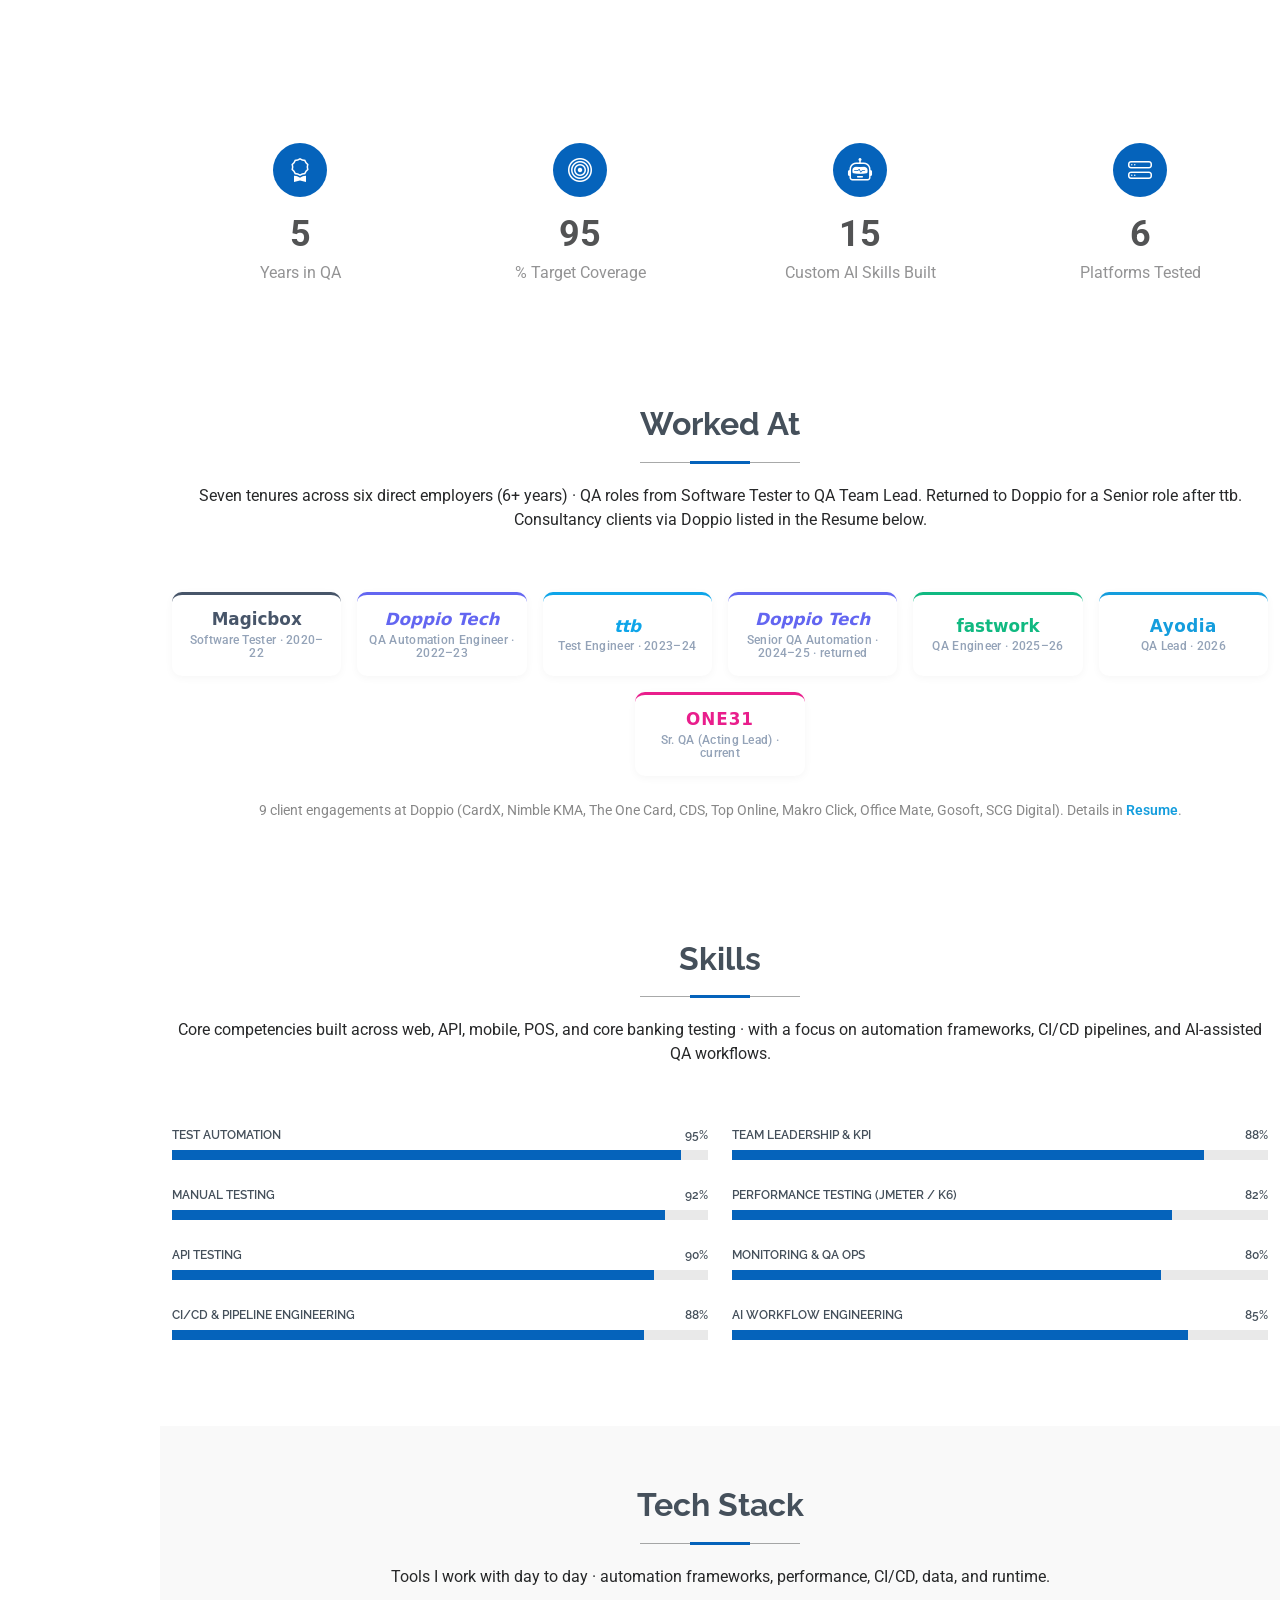
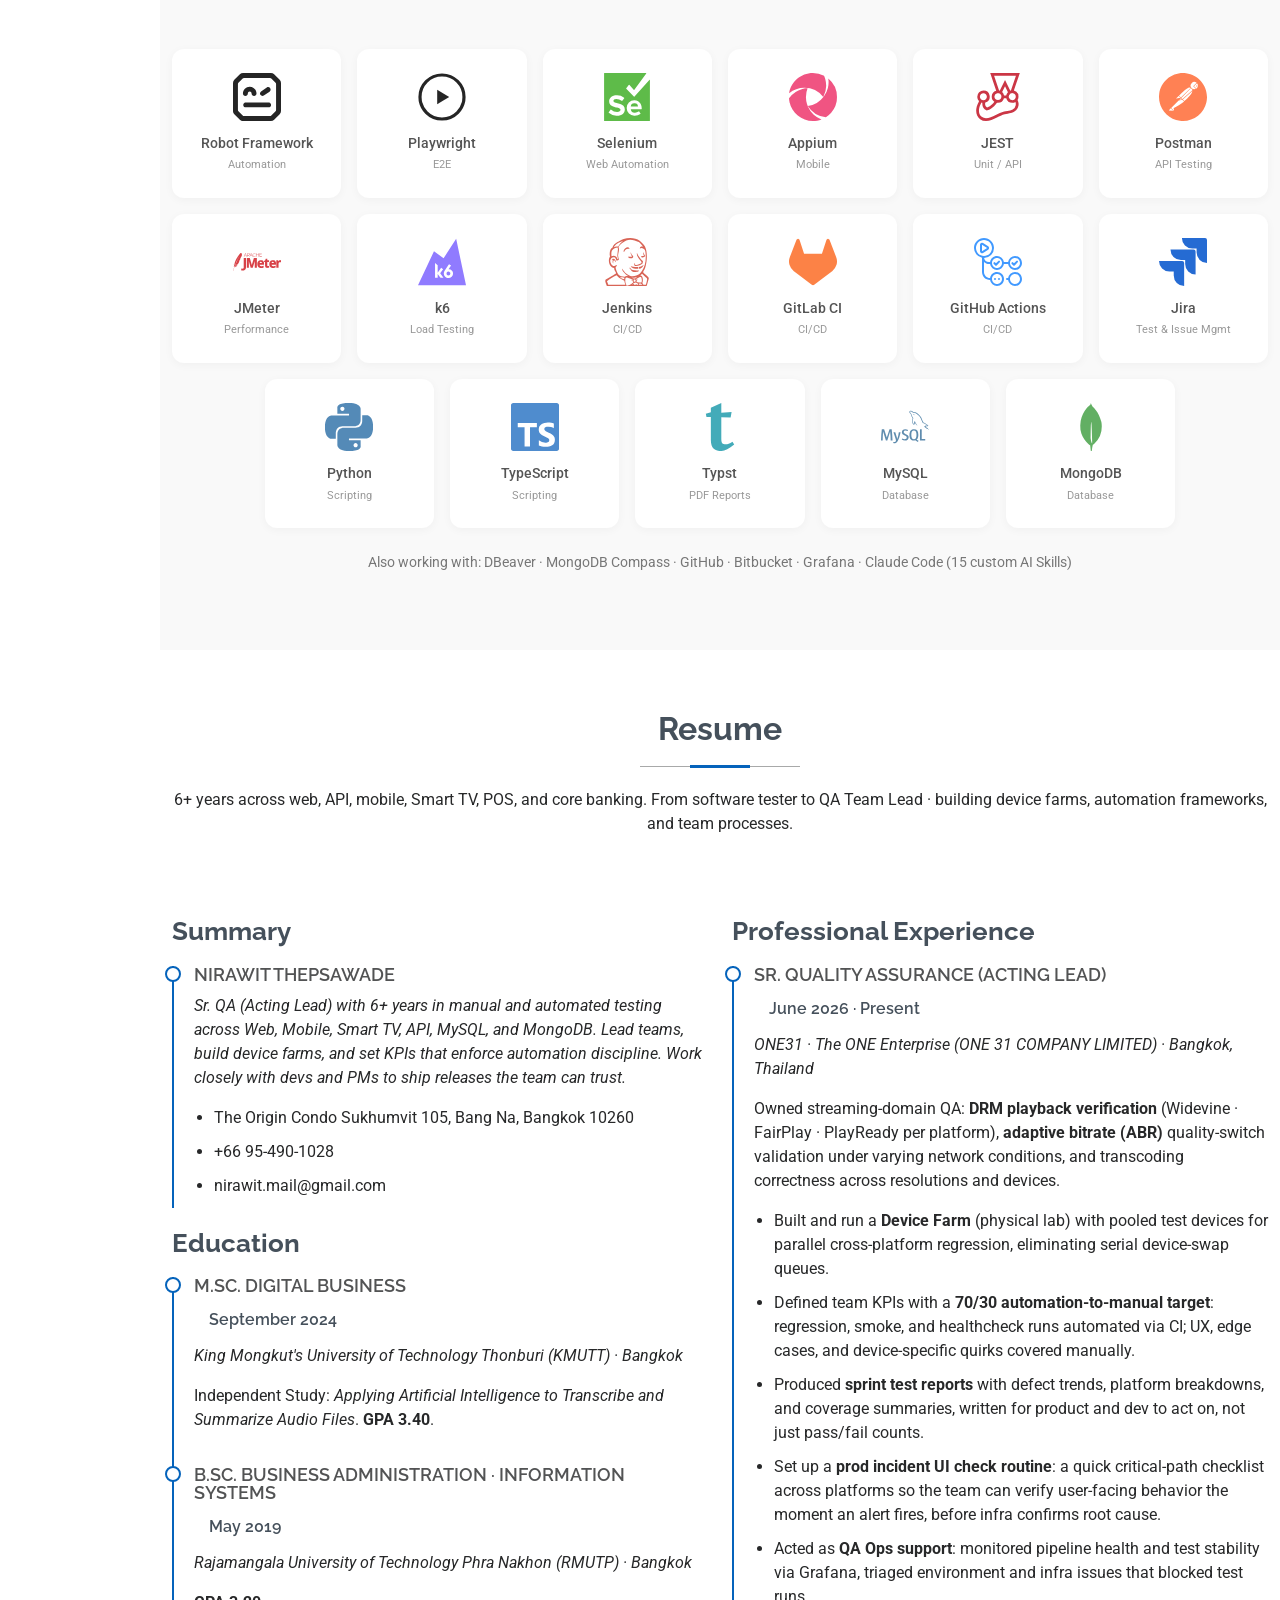
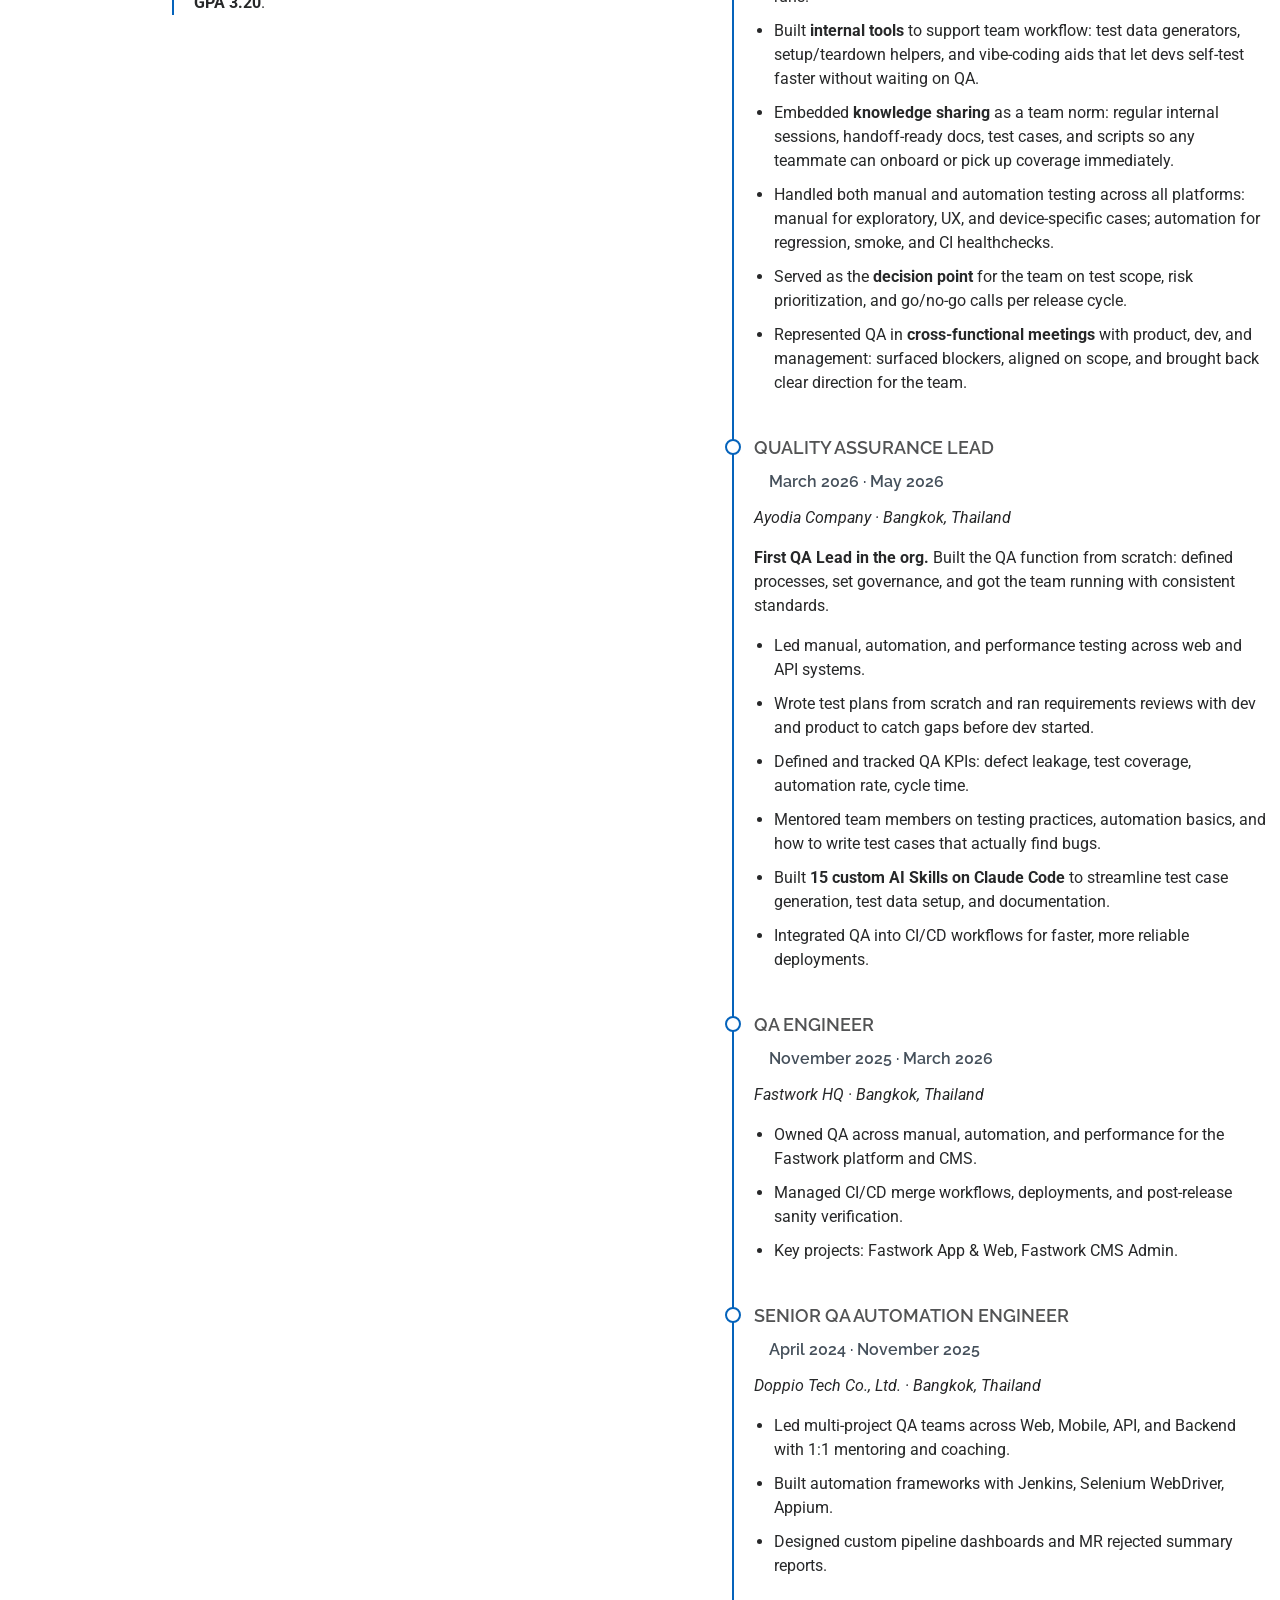
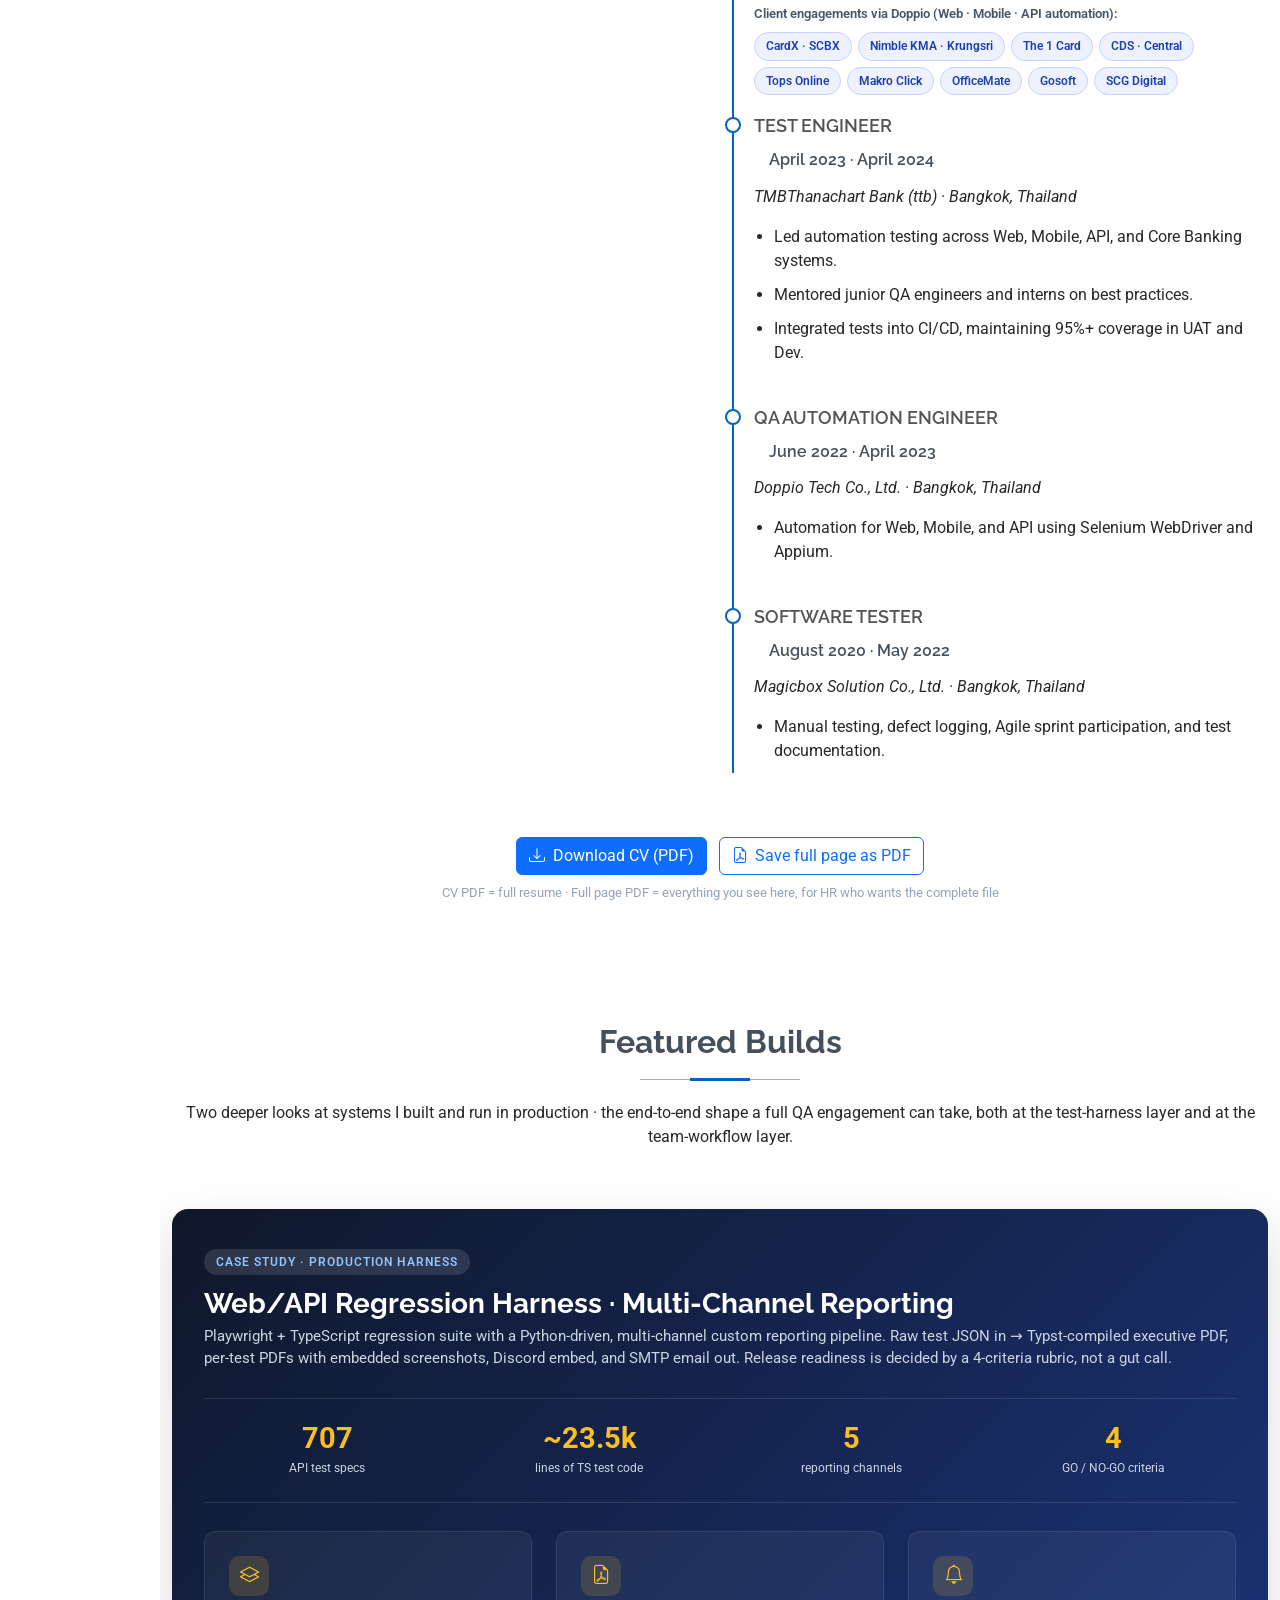
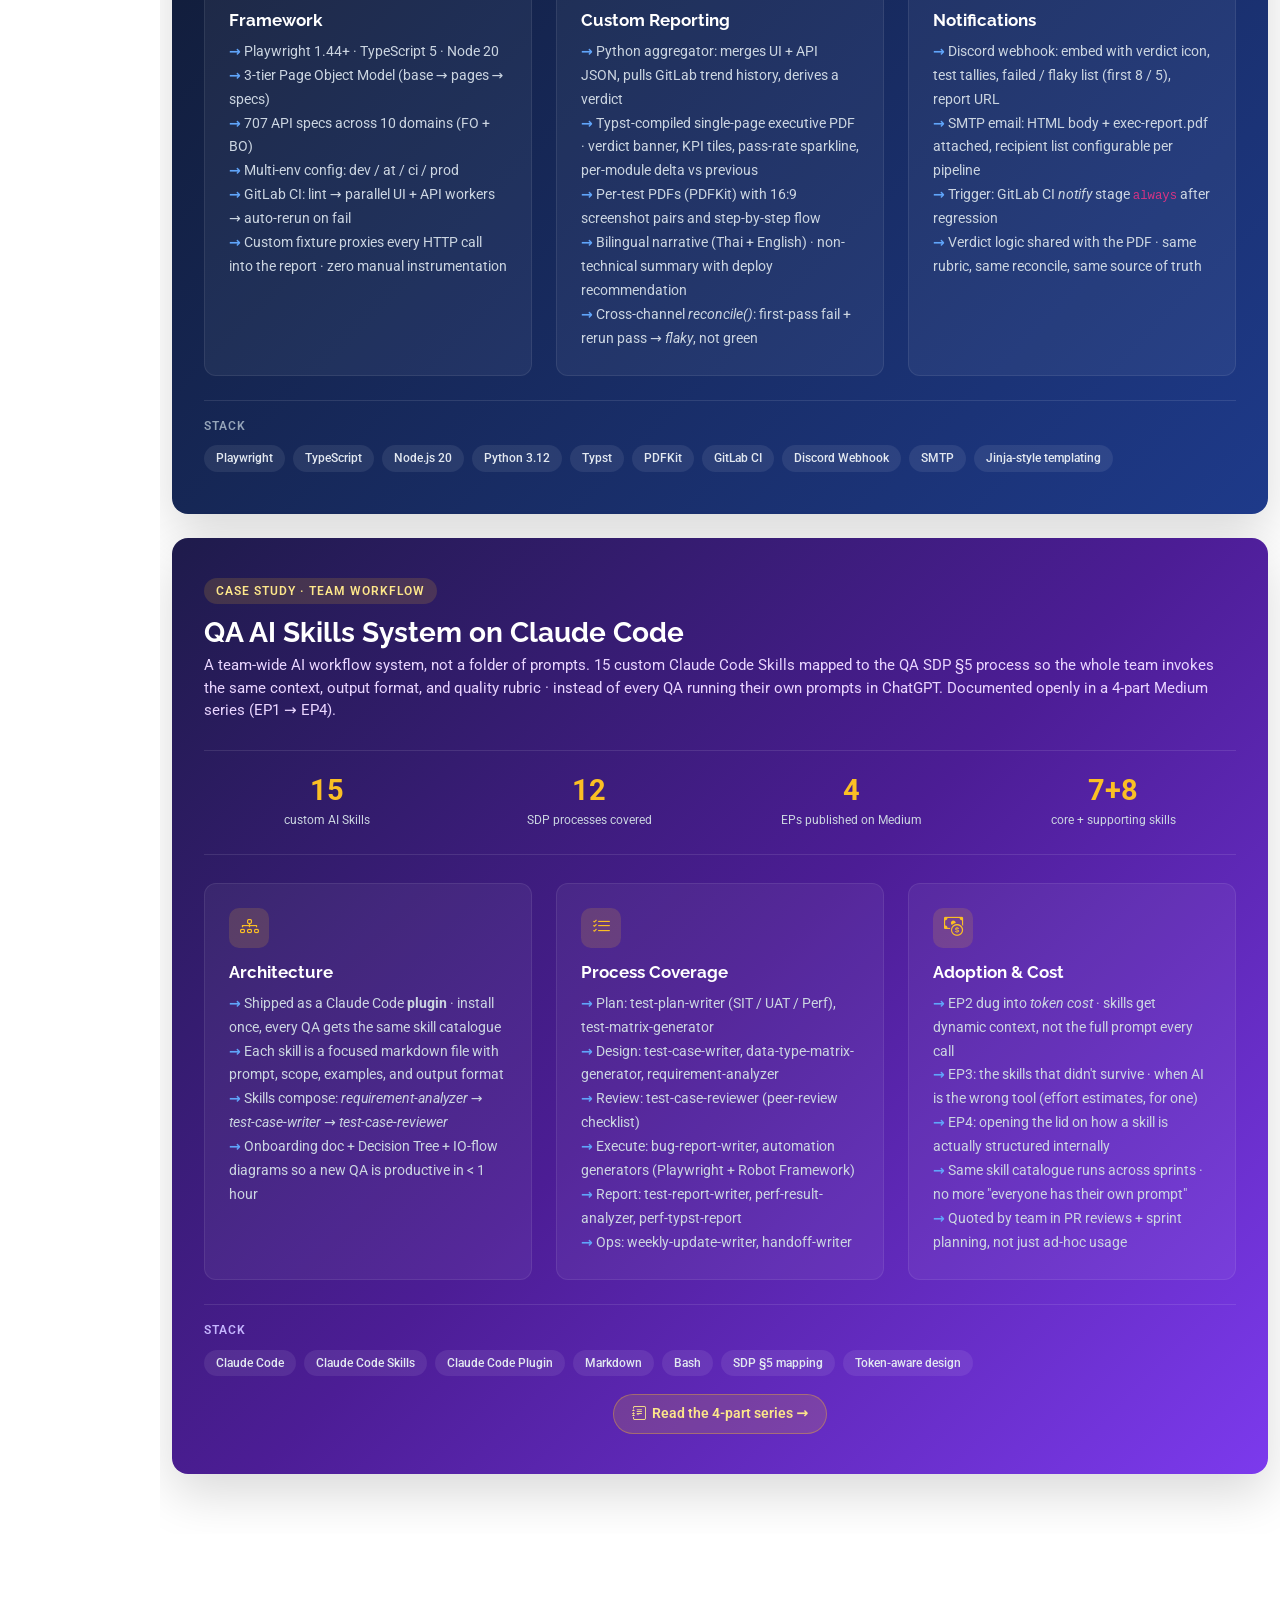
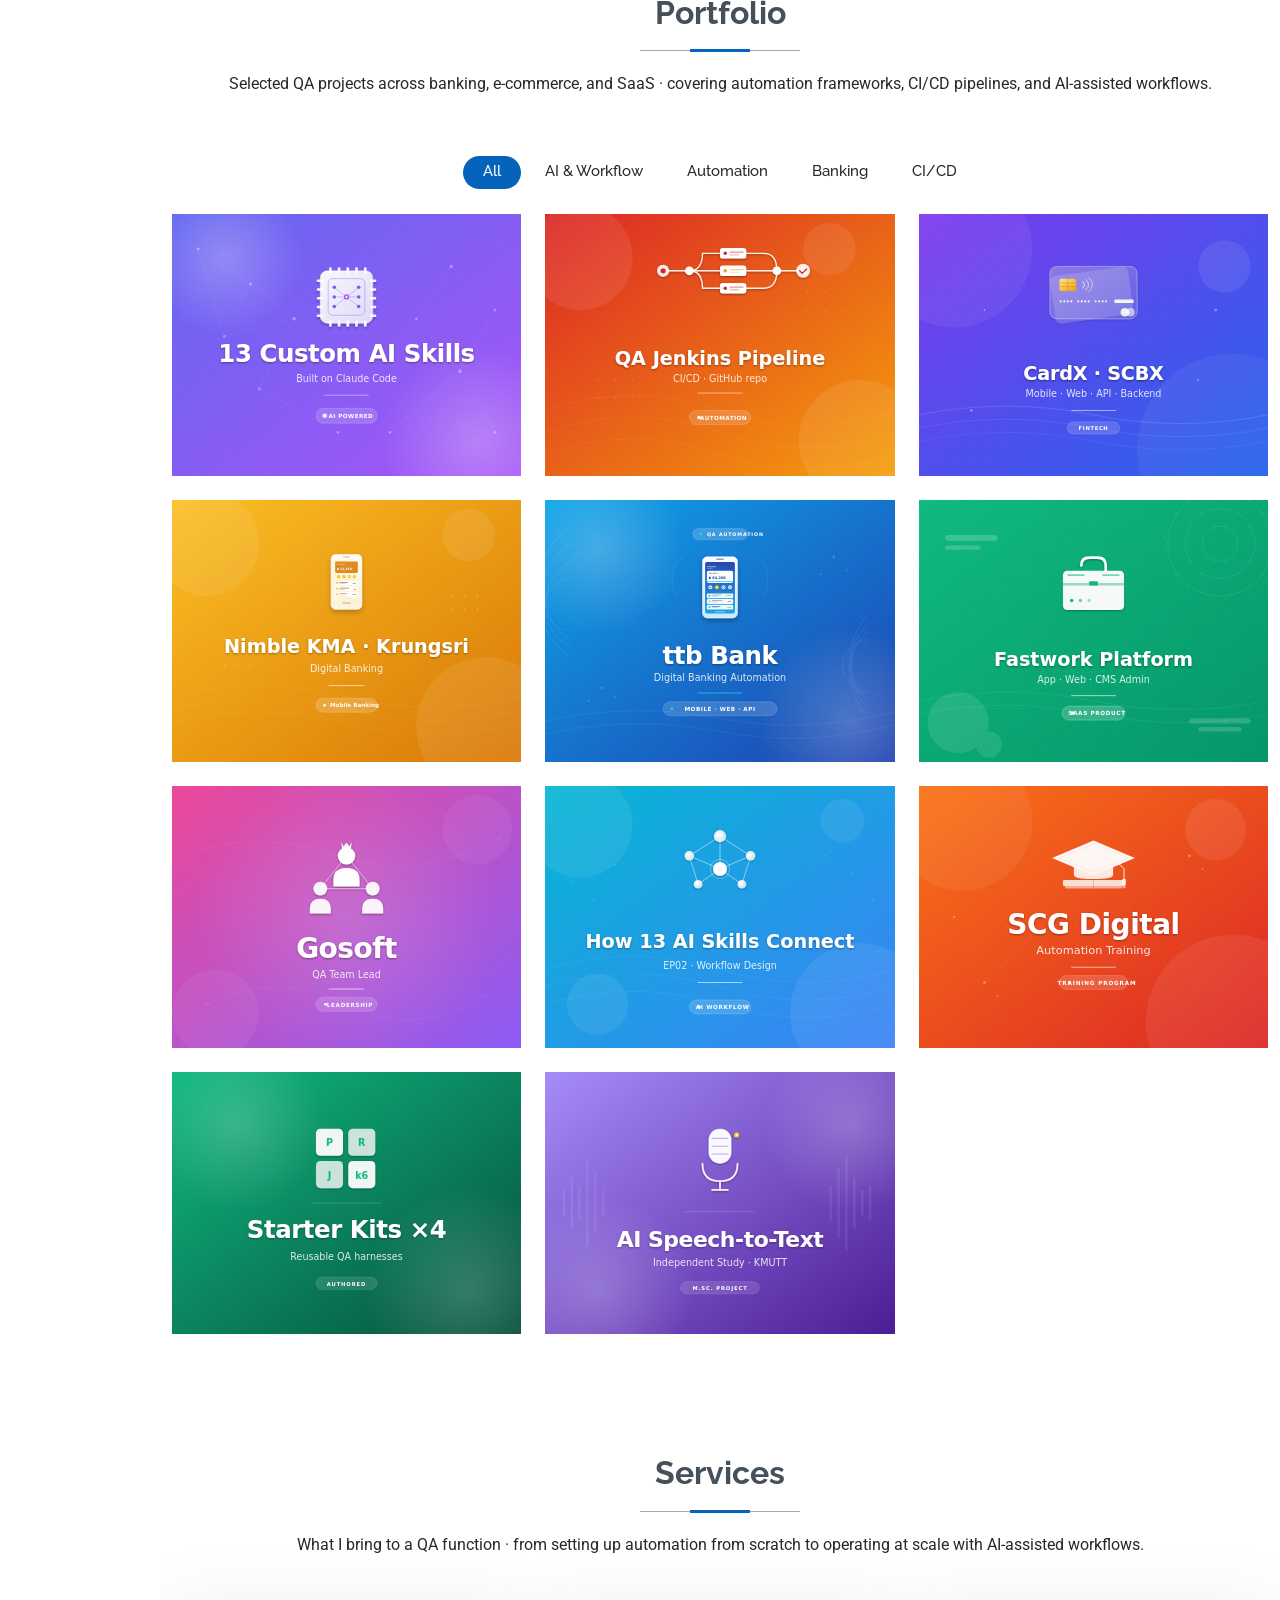
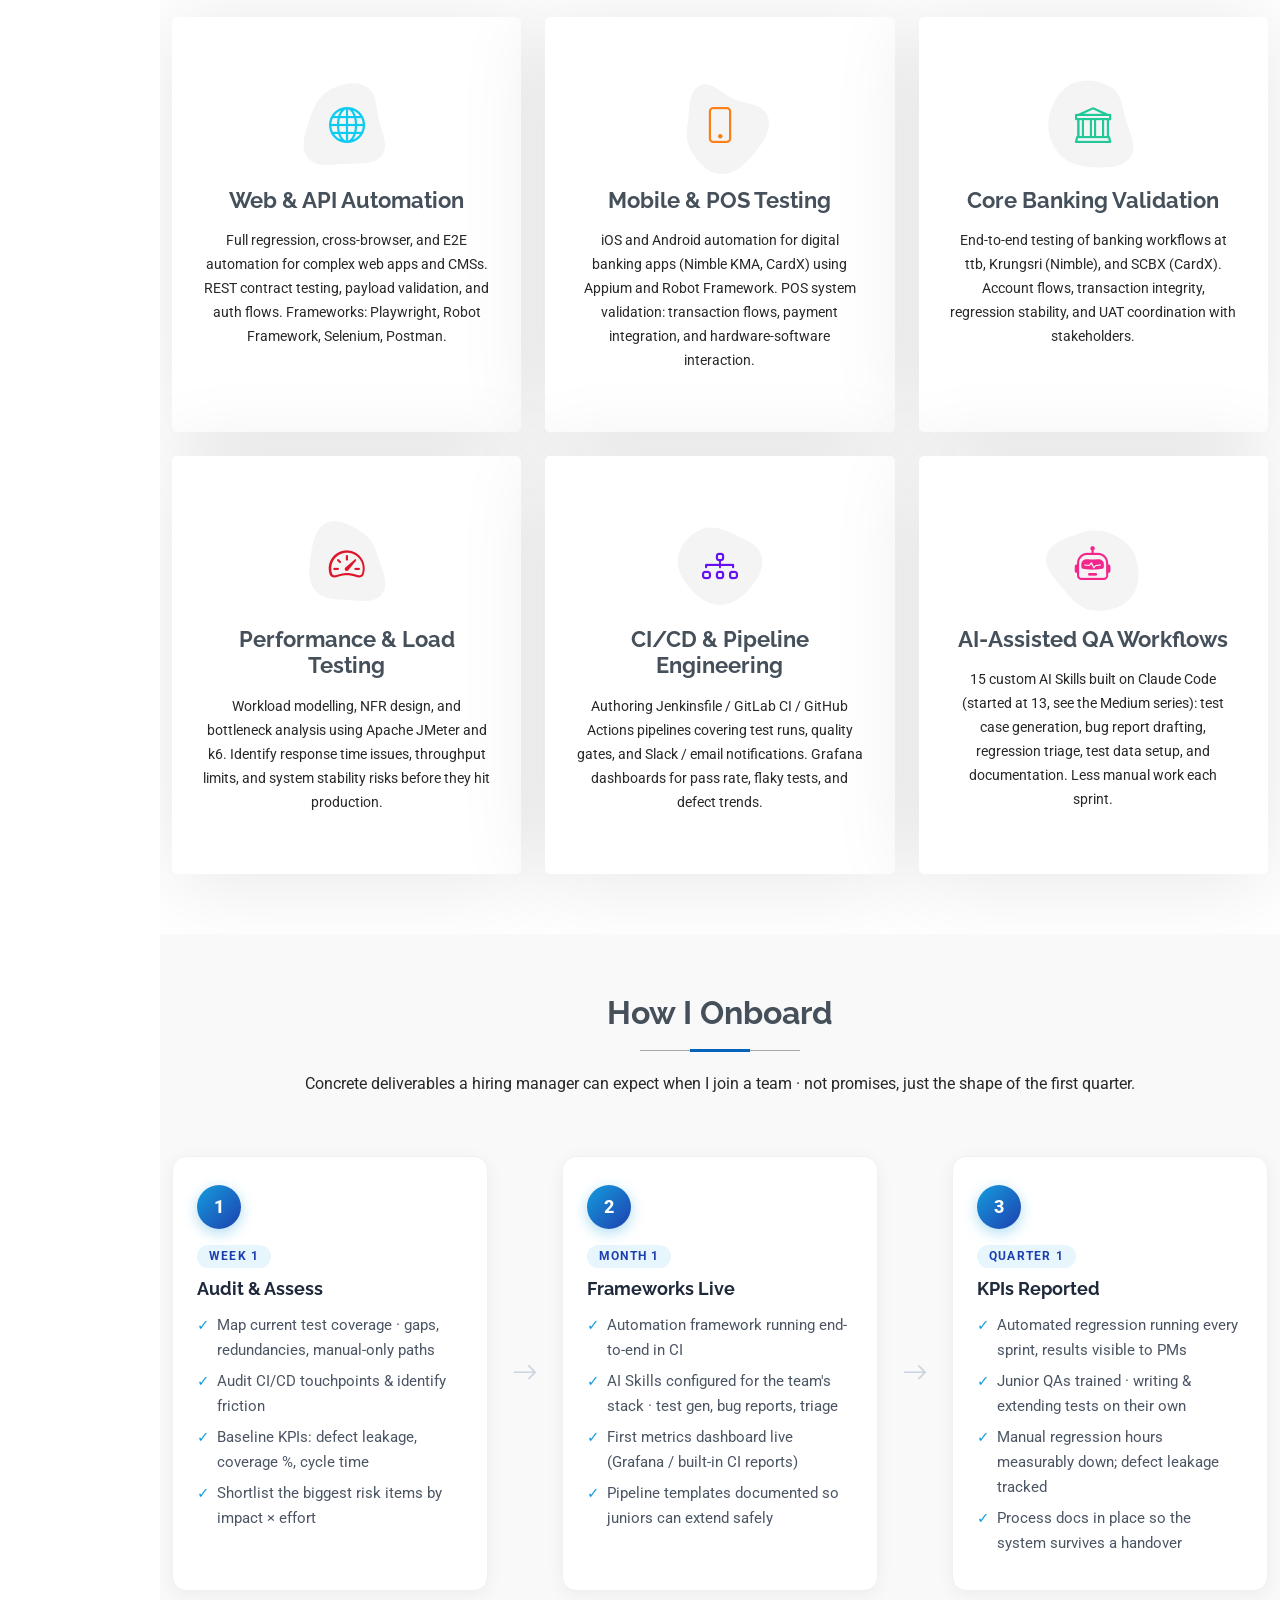
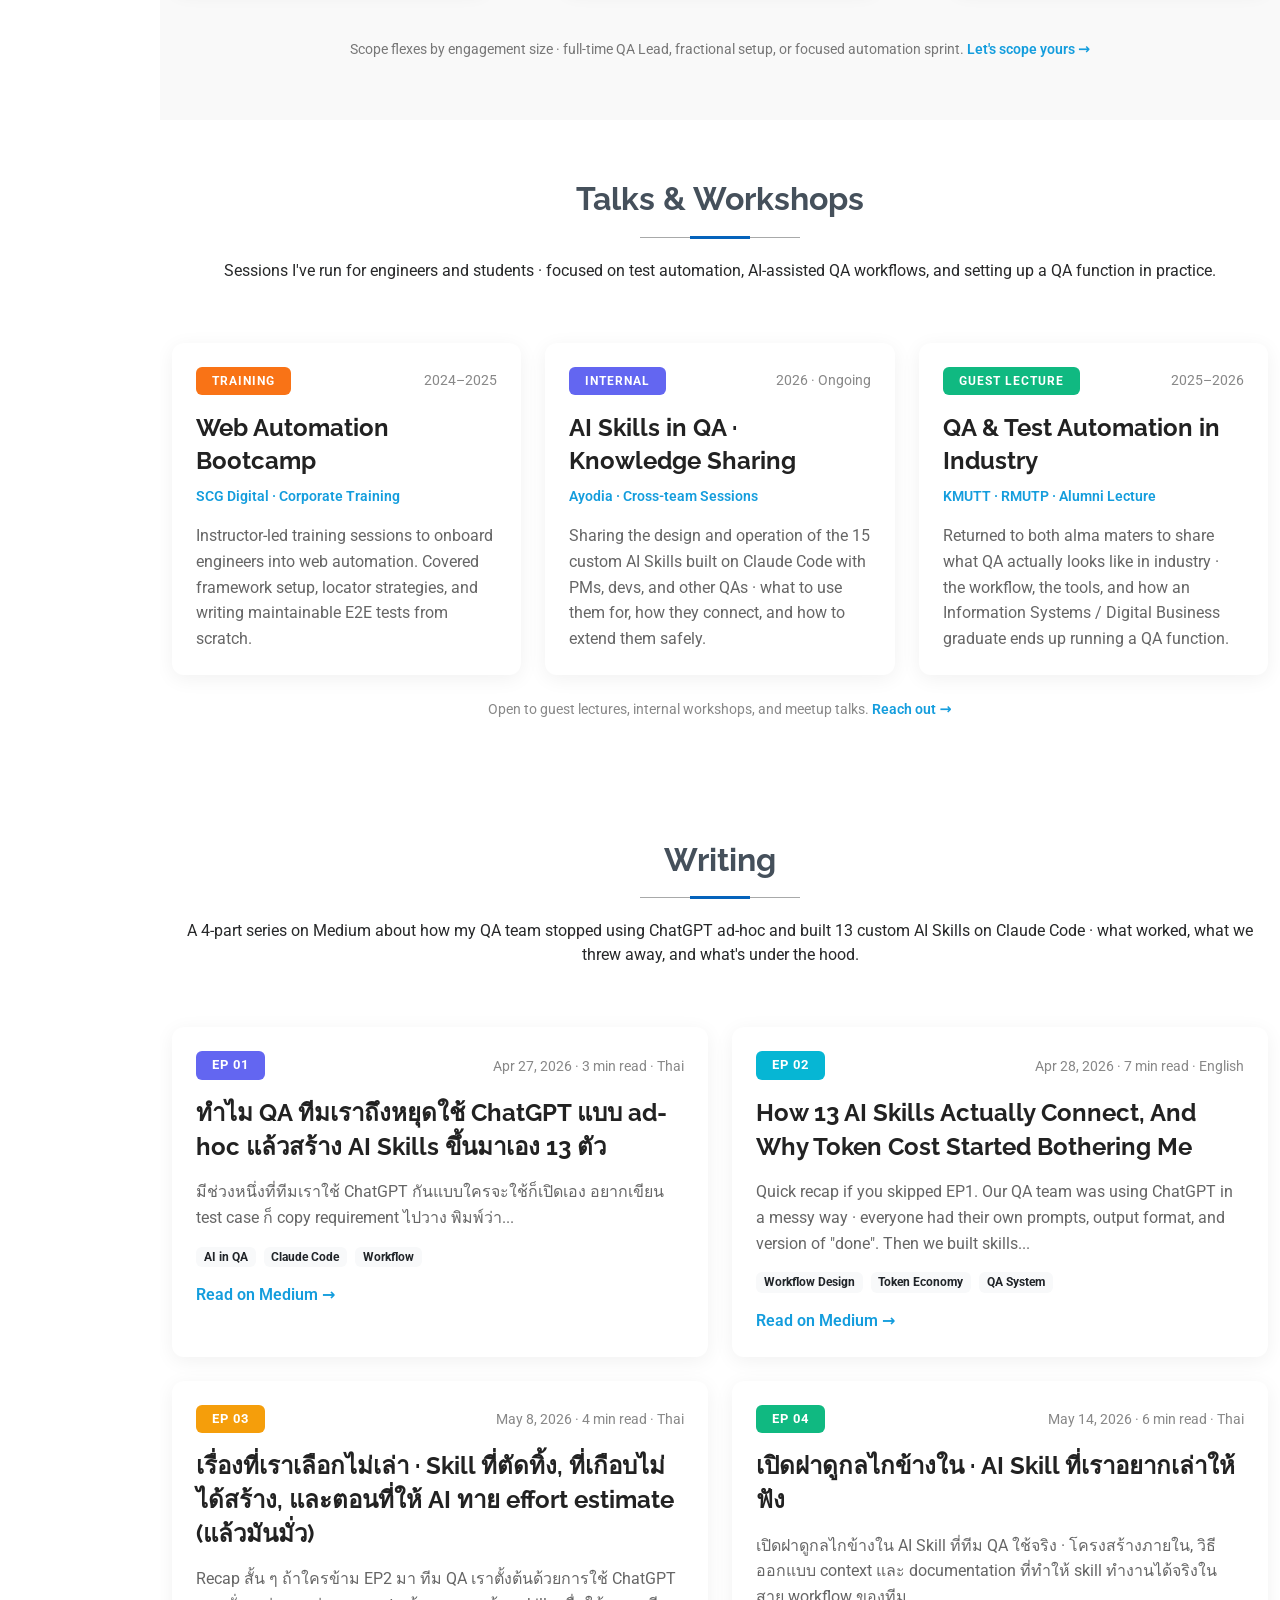
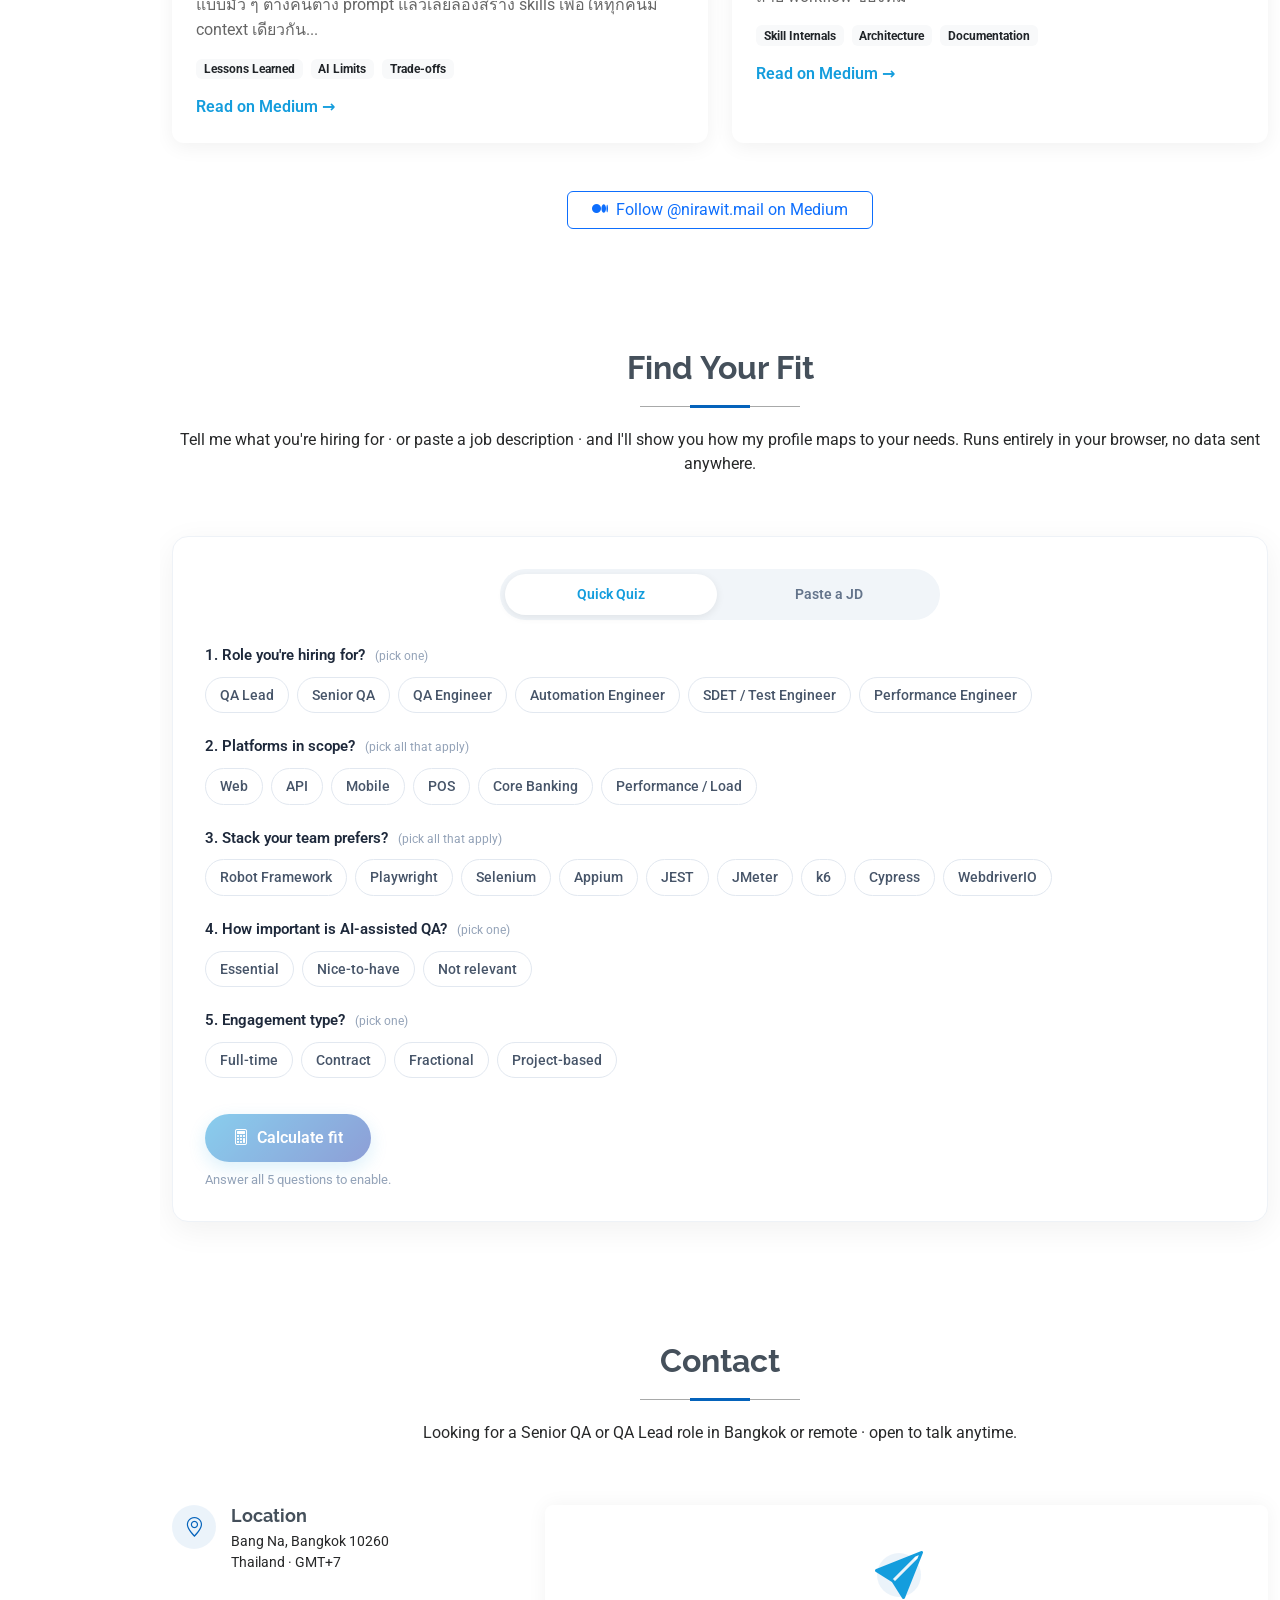
==== commit 991e00d7: "Finish Sr. QA (Acting Lead) rename: About heading, footer, README, share card - About heading and fo" ====
--- a/index.html
+++ b/index.html
@@ -606,7 +606,7 @@
             <img src="assets/img/profile-img.jpg" class="img-fluid" alt="Nirawit Thepsawade">
           </div>
           <div class="col-lg-8 content">
-            <h2>QA Lead &amp; Automation Engineer.</h2>
+            <h2>Sr. QA (Acting Lead) &amp; Automation Engineer.</h2>
             <p class="fst-italic py-3">
               I write test plans, push for more automation, and build quality in from the start instead of bolting it on at the end. Aim for 95%+ test coverage in UAT and Dev.
             </p>
@@ -621,7 +621,7 @@
               </div>
               <div class="col-lg-6">
                 <ul>
-                  <li><i class="bi bi-chevron-right"></i> <strong>Experience:</strong> <span>5+ years in QA</span></li>
+                  <li><i class="bi bi-chevron-right"></i> <strong>Experience:</strong> <span>6+ years in QA</span></li>
                   <li><i class="bi bi-chevron-right"></i> <strong>Degree:</strong> <span>M.Sc. Digital Business (KMUTT)</span></li>
                   <li><i class="bi bi-chevron-right"></i> <strong>Email:</strong> <span><a href="mailto:nirawit.mail@gmail.com">nirawit.mail@gmail.com</a></span></li>
                   <li><i class="bi bi-chevron-right"></i> <strong>Freelance:</strong> <span>Open to opportunities</span></li>
@@ -1940,7 +1940,7 @@
   <footer id="footer" class="footer position-relative light-background">
     <div class="container">
       <h3 class="sitename">Nirawit Thepsawade</h3>
-      <p>QA Lead · Bangkok · 5+ years across web, API, mobile, POS, and core banking. Open to Senior QA / QA Lead roles.</p>
+      <p>Sr. QA (Acting Lead) · Bangkok · 6+ years across web, API, mobile, Smart TV, and core banking. Open to Senior QA / QA Lead roles.</p>
       <div class="social-links d-flex justify-content-center">
         <a href="https://www.linkedin.com/in/nirawit-thepsawade-169451236" target="_blank" rel="noopener" aria-label="LinkedIn"><i class="bi bi-linkedin"></i></a>
         <a href="https://github.com/BestNiawit" target="_blank" rel="noopener" aria-label="GitHub"><i class="bi bi-github"></i></a>
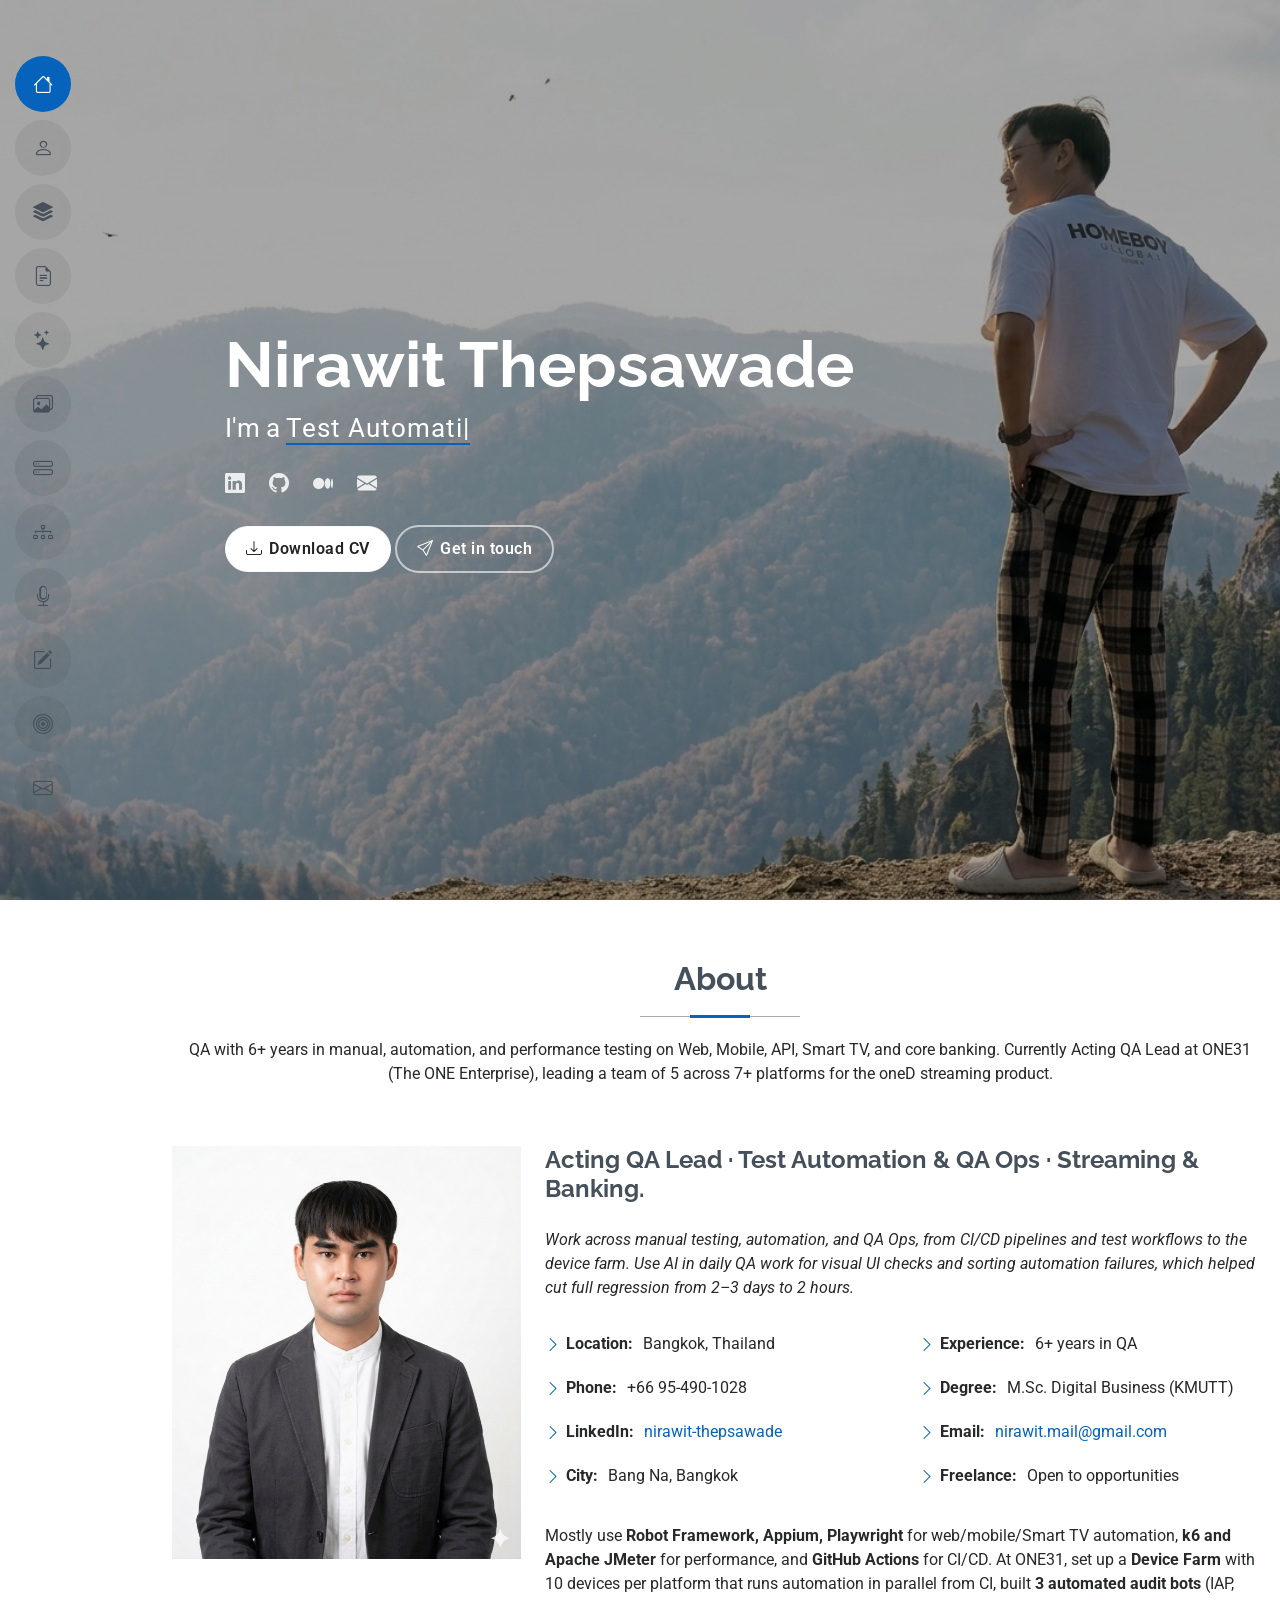
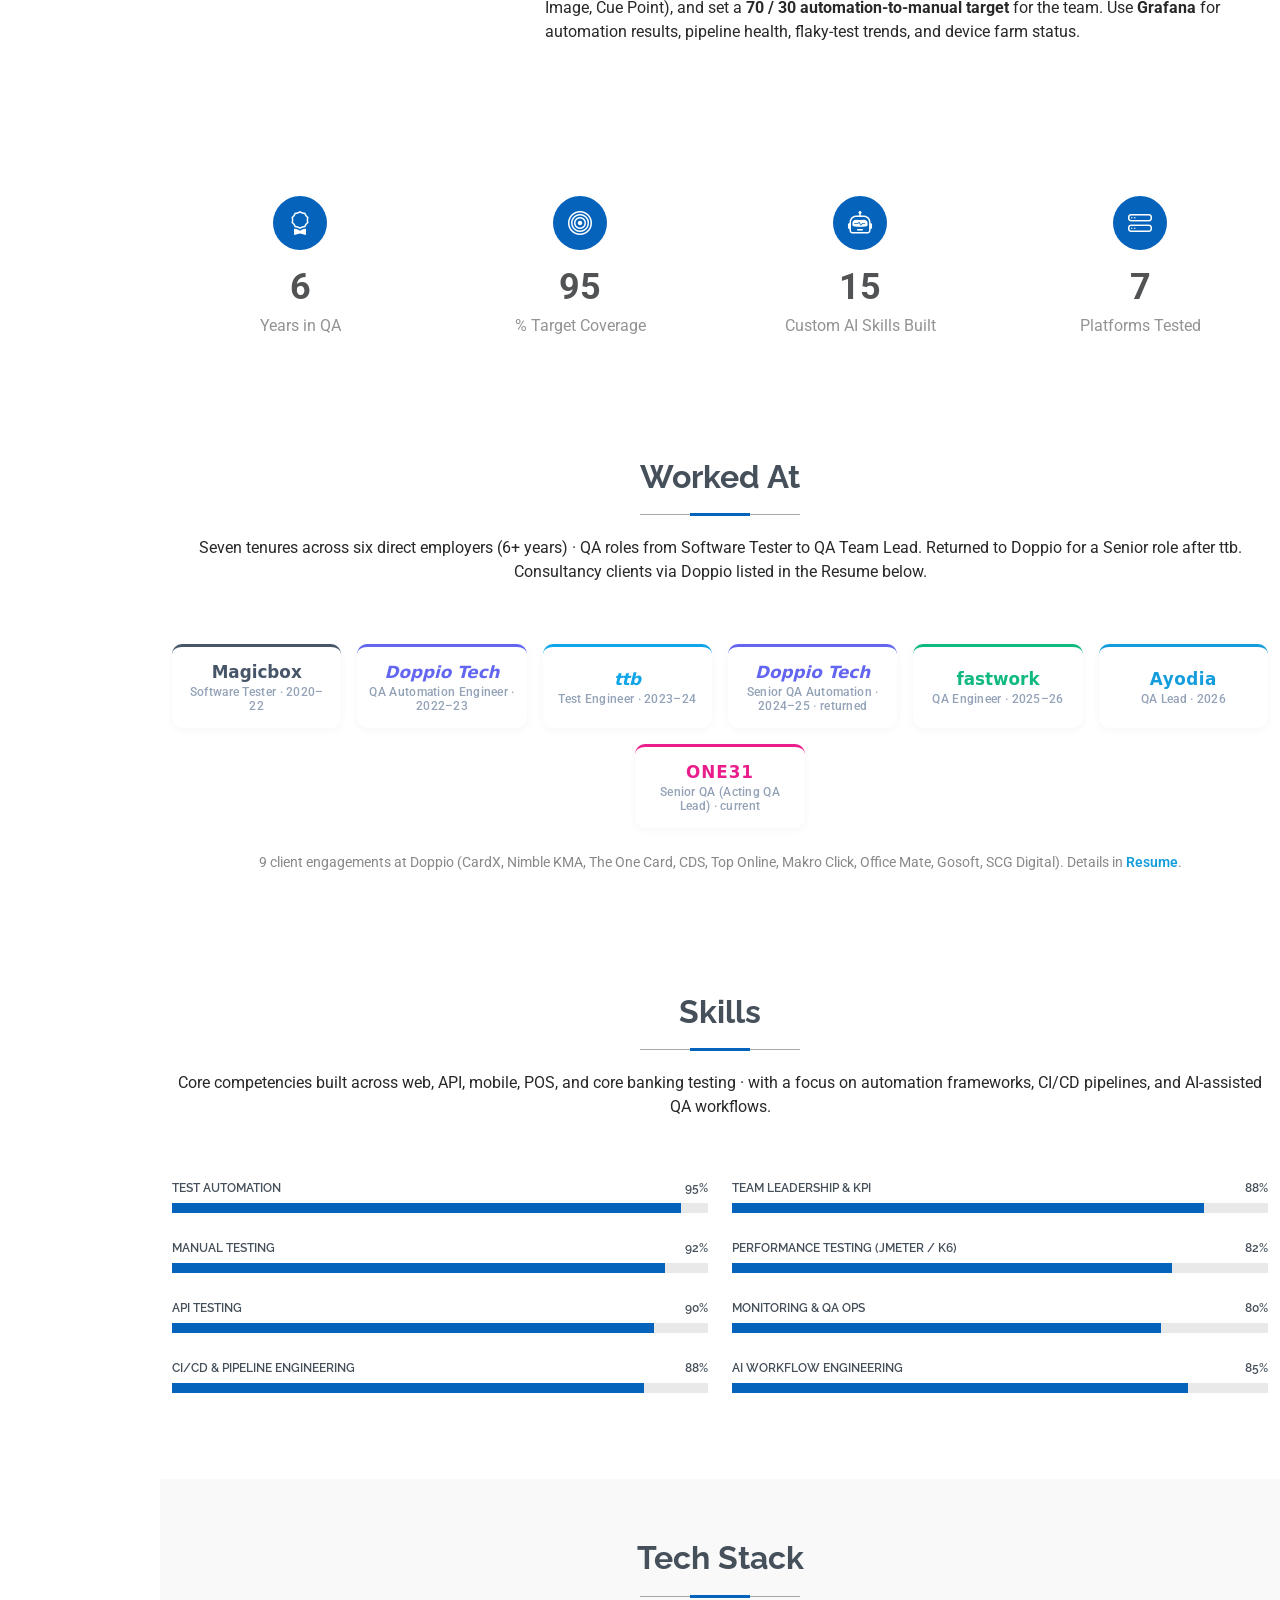
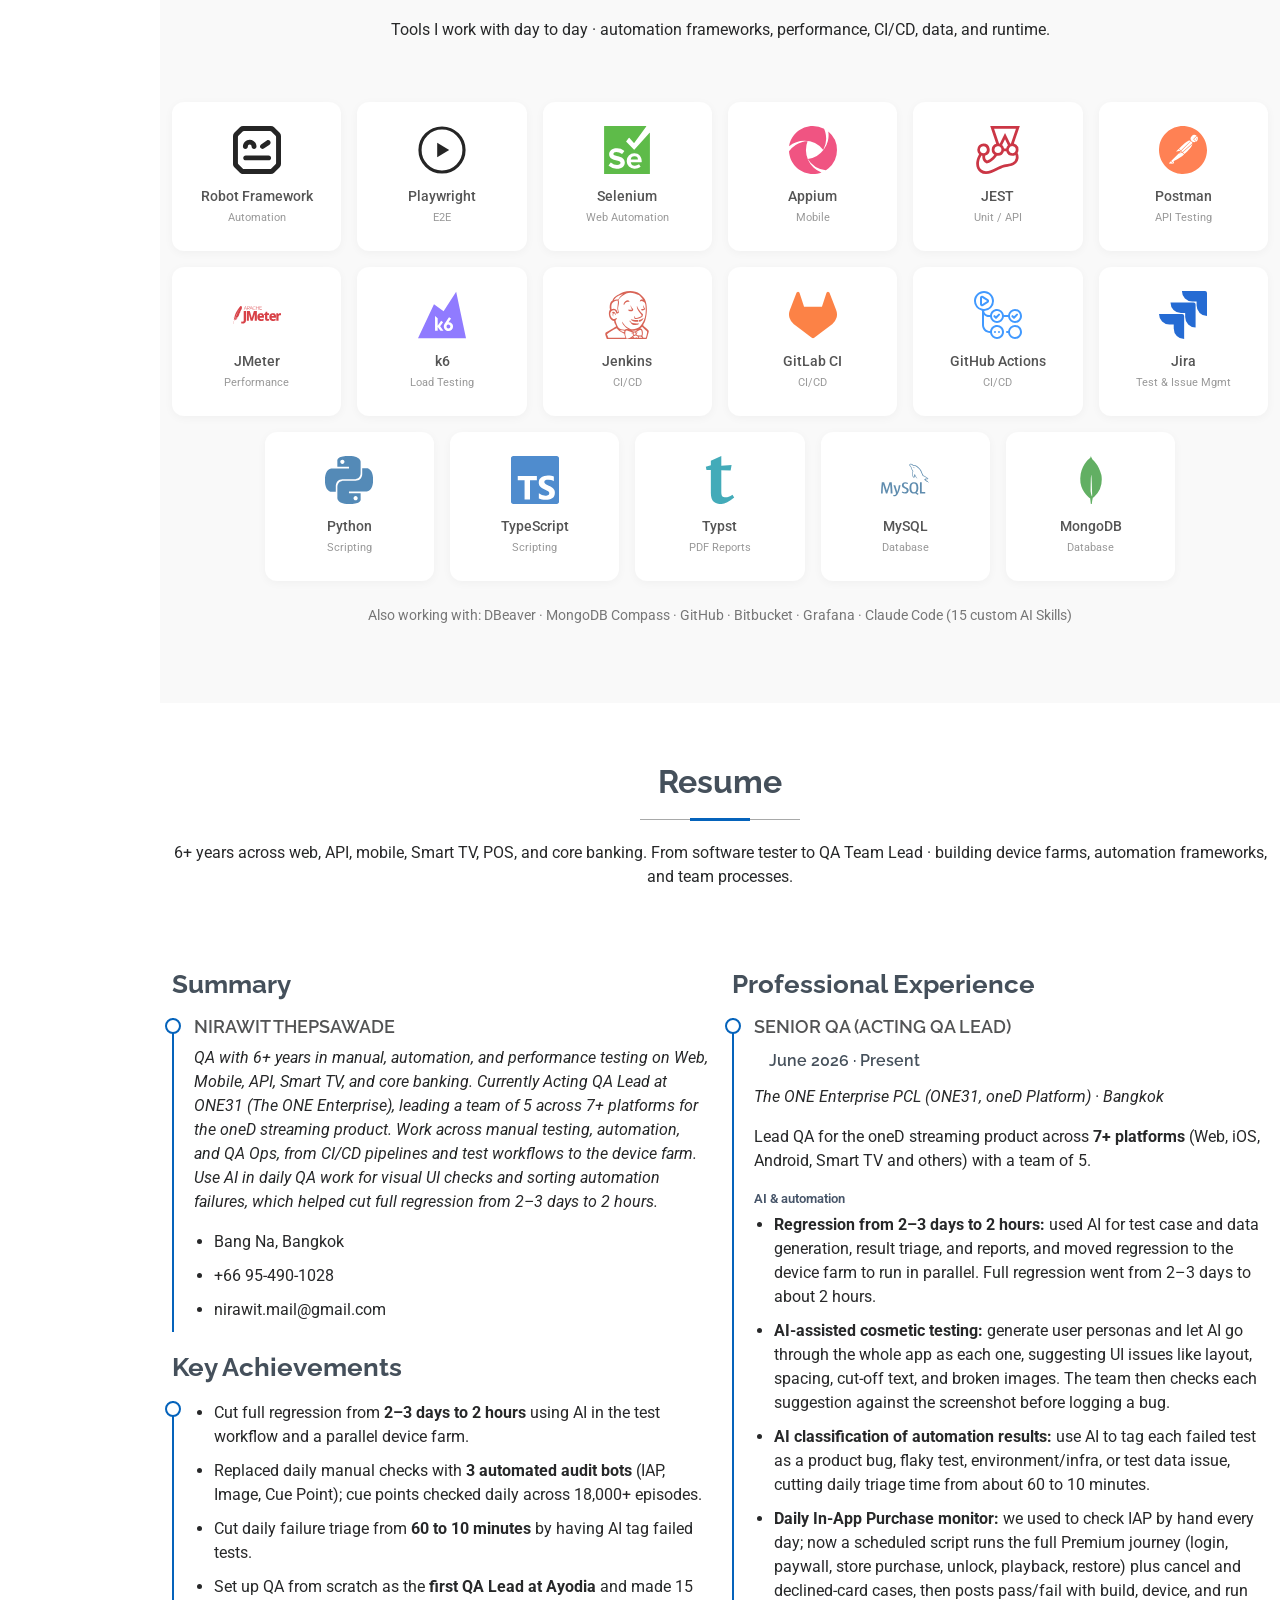
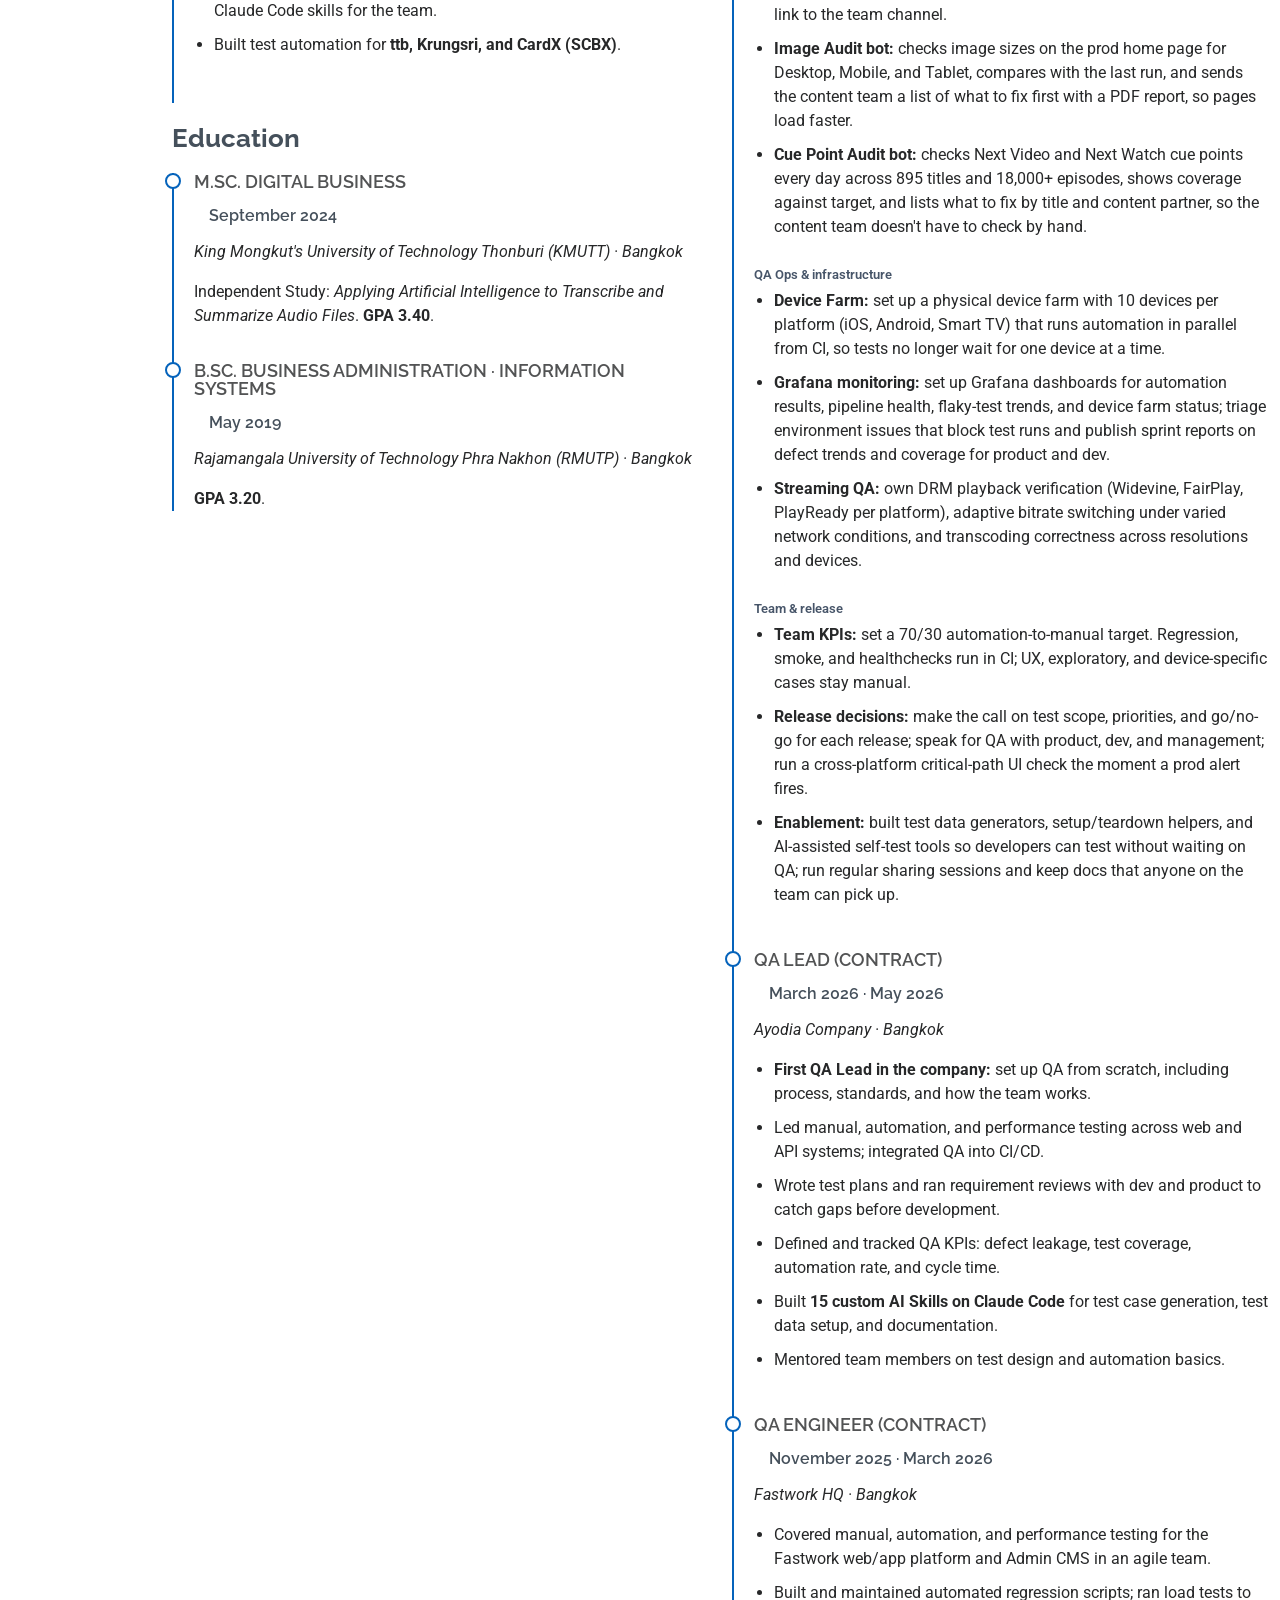
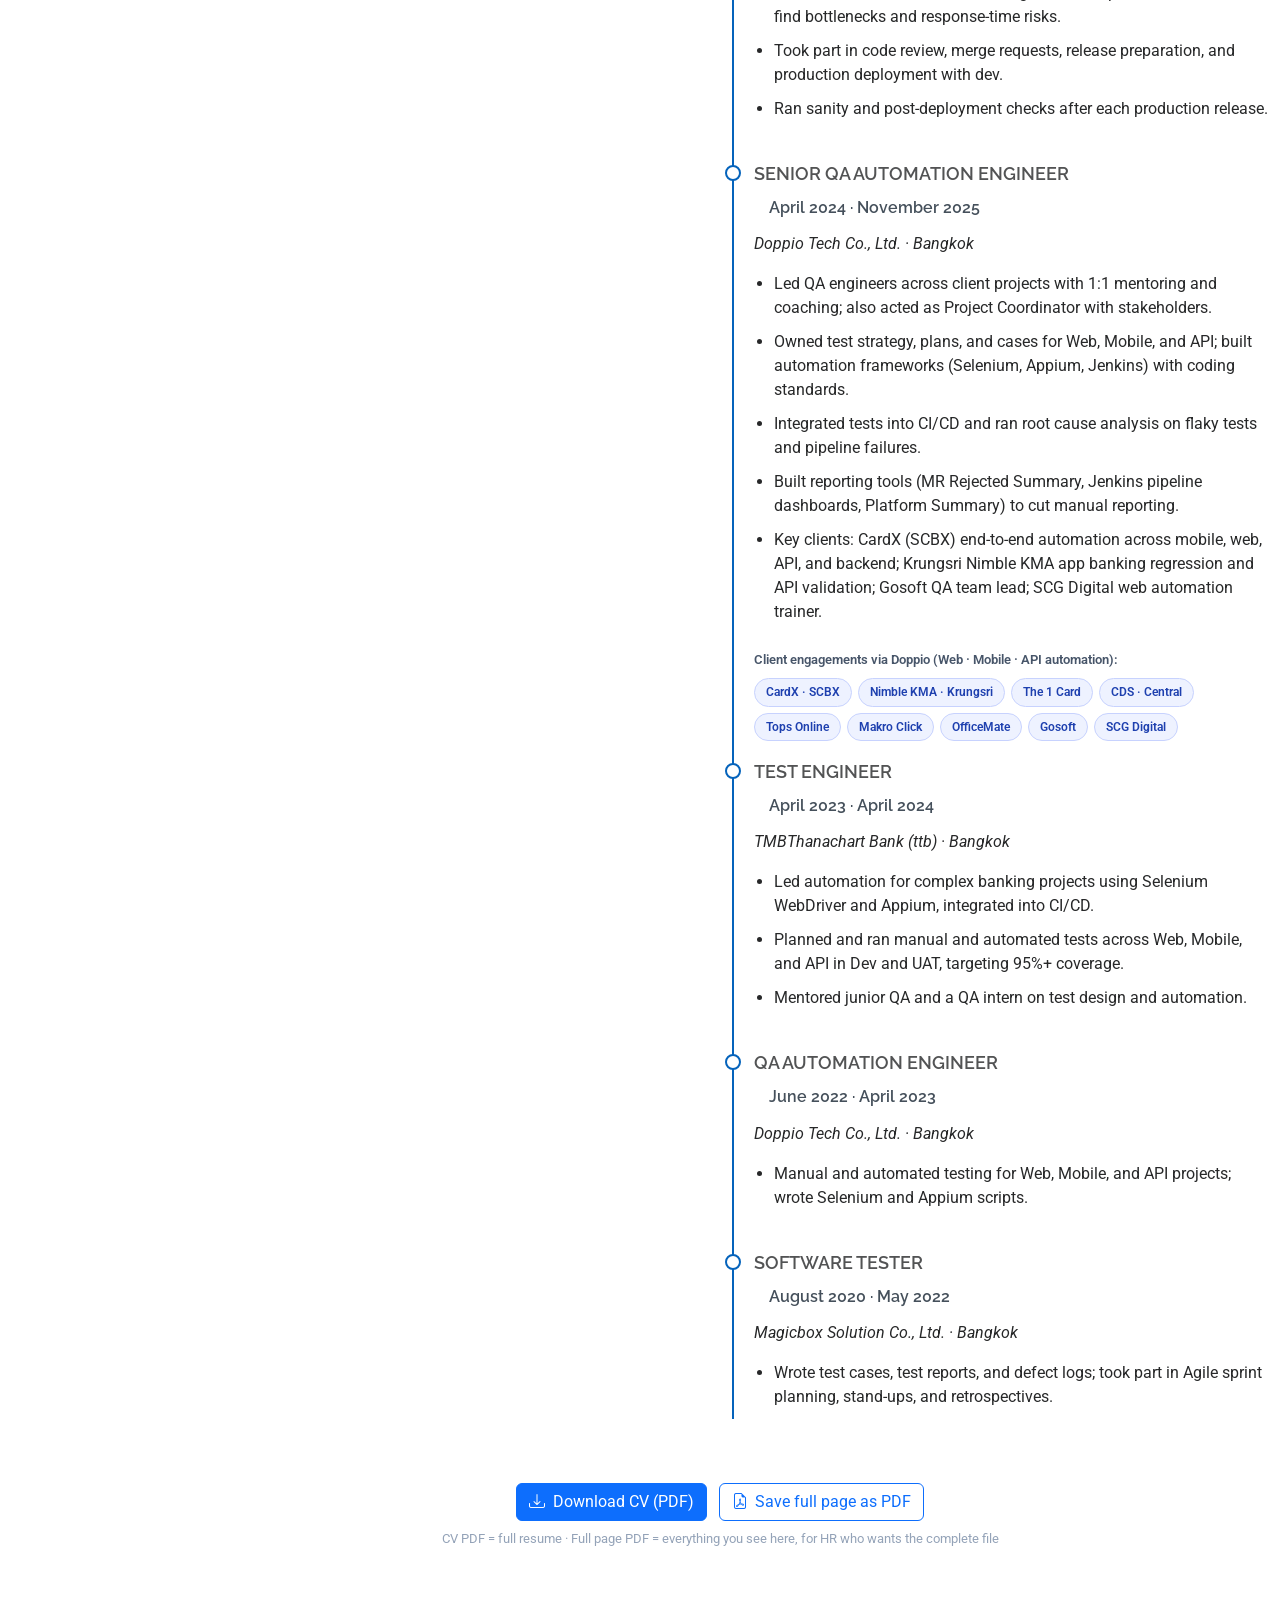
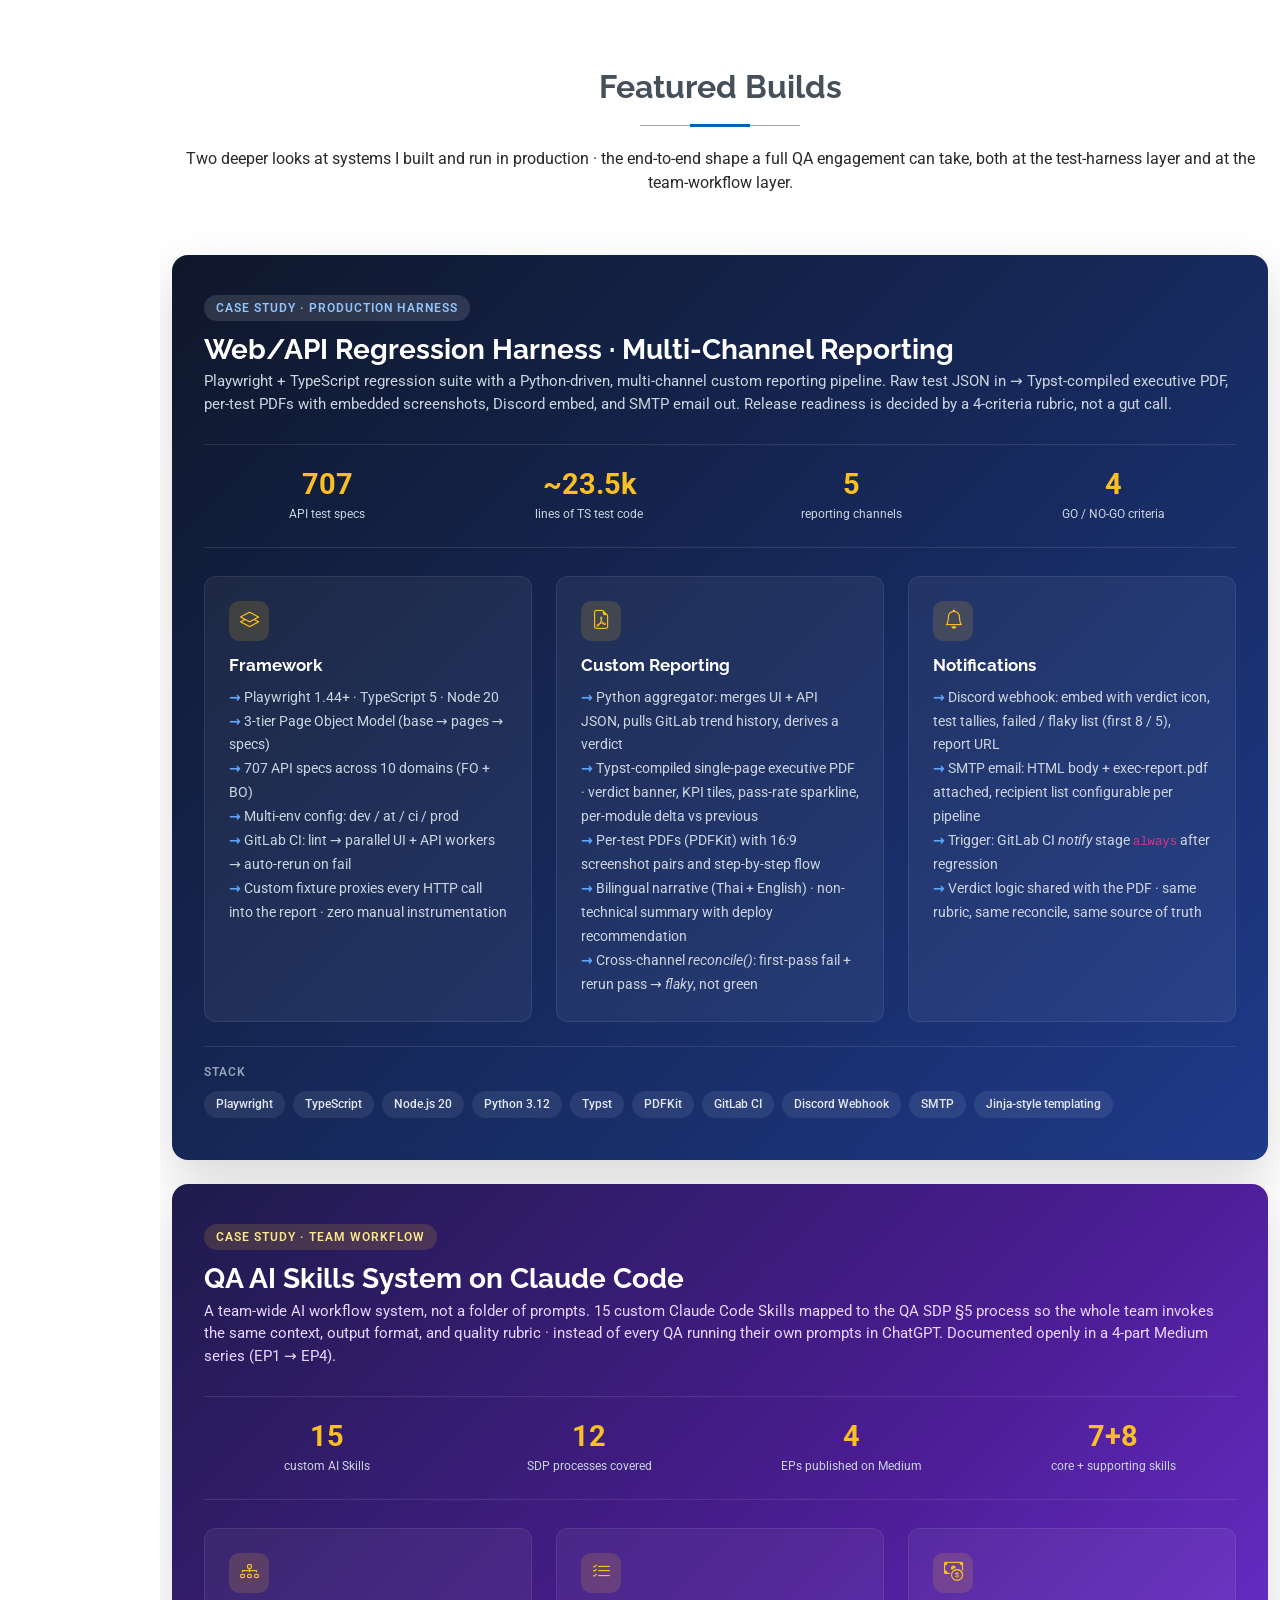
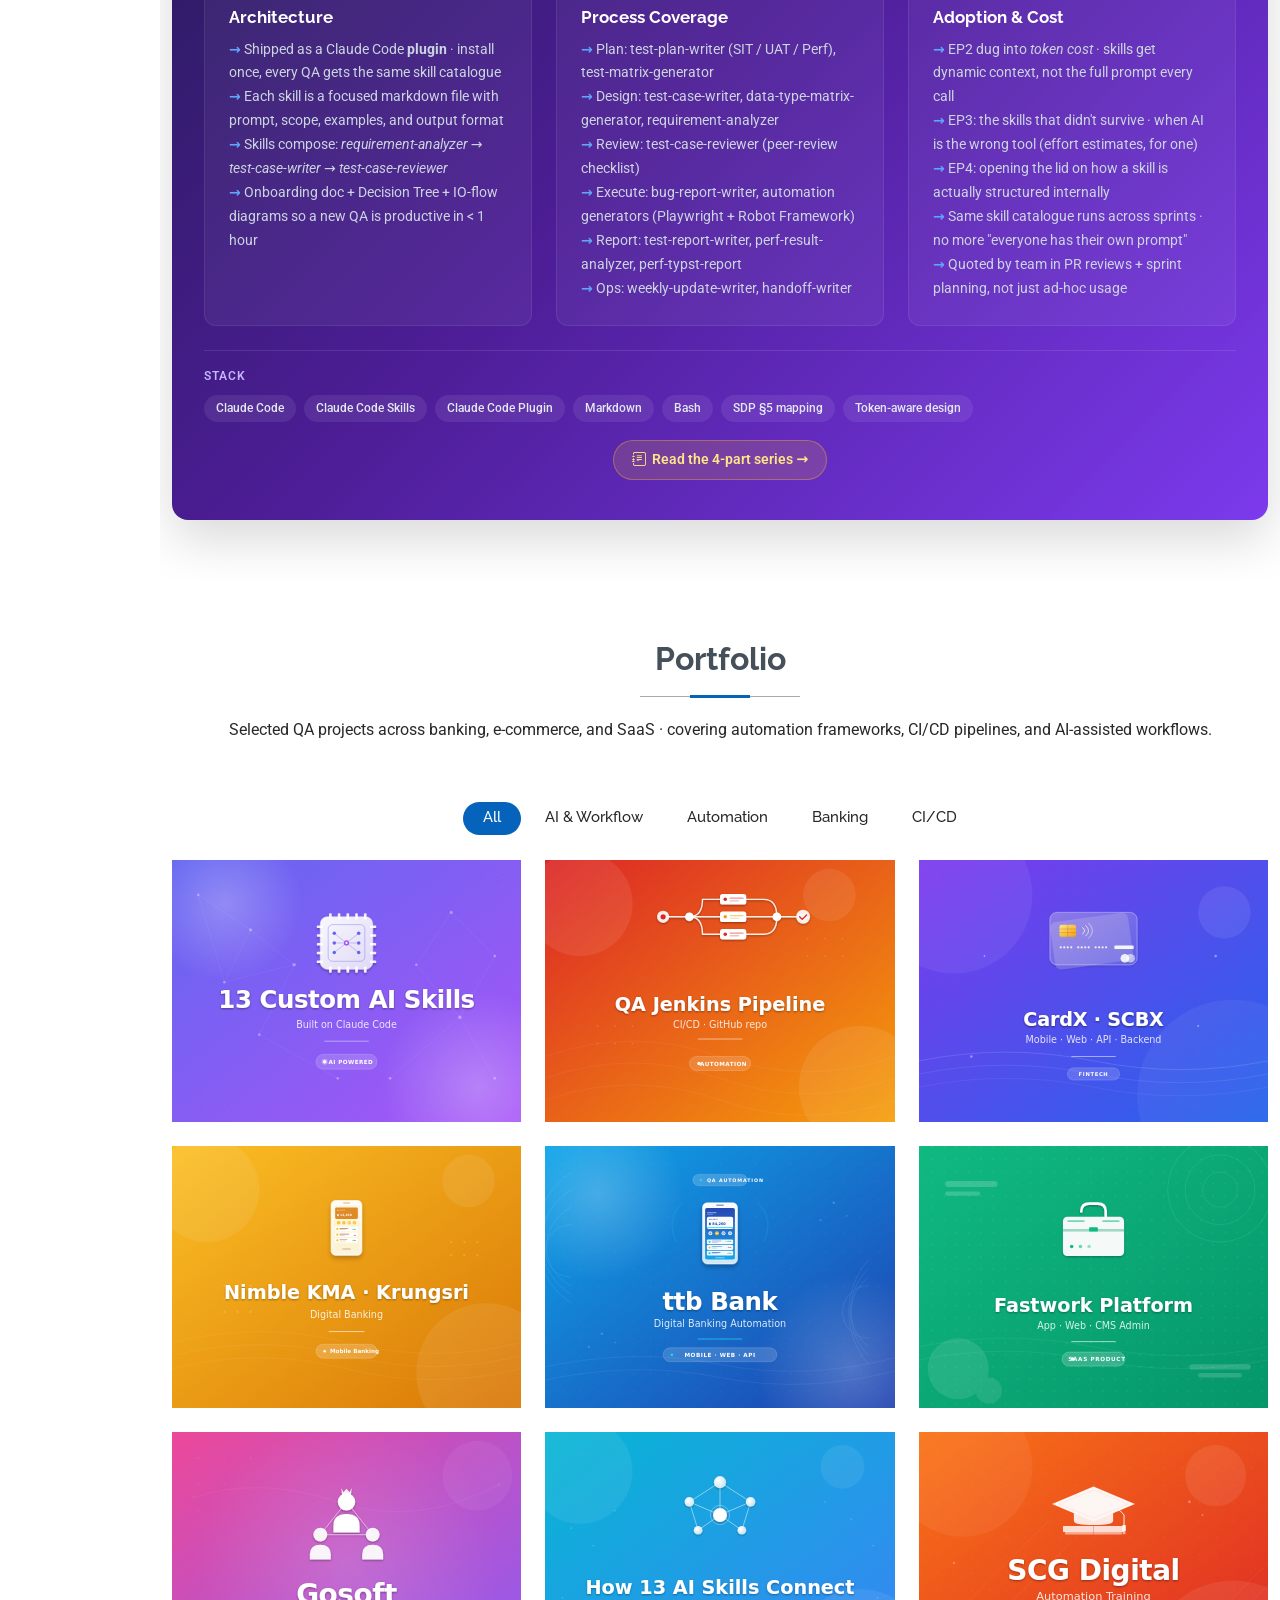
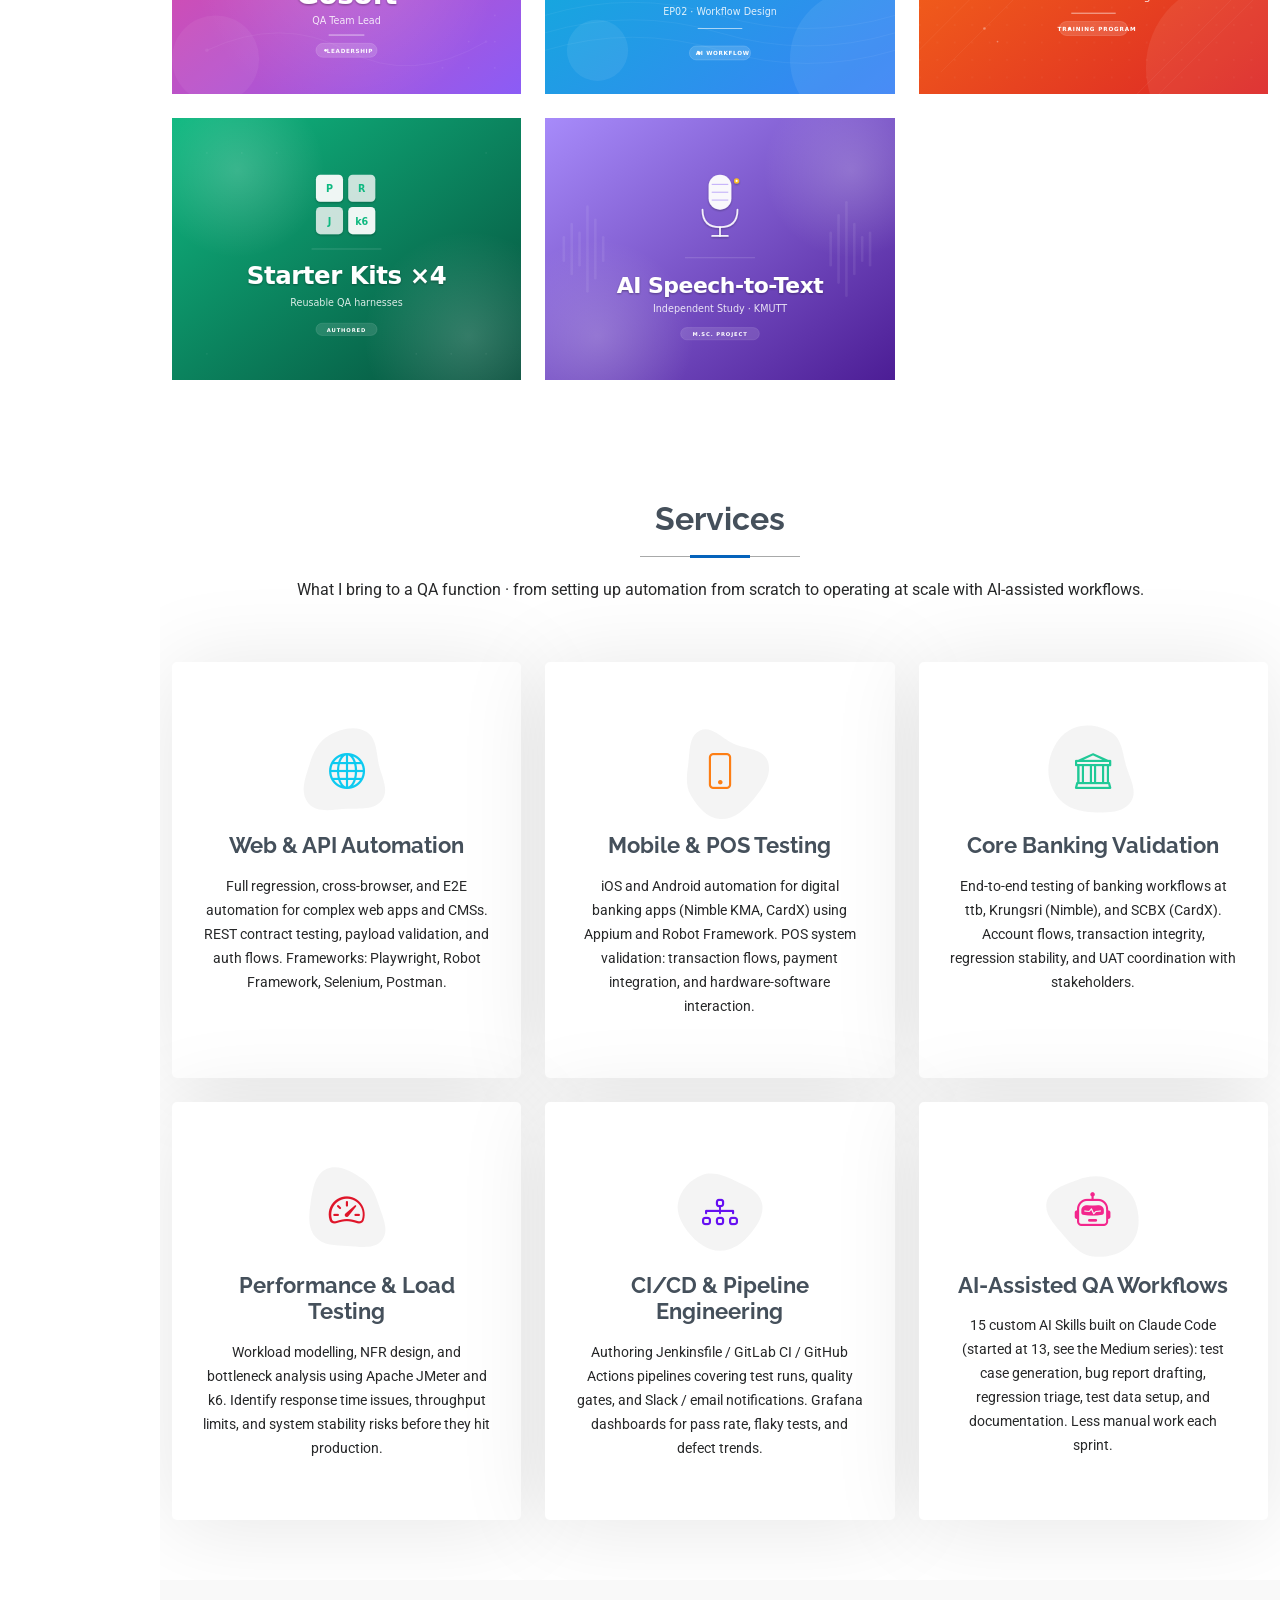
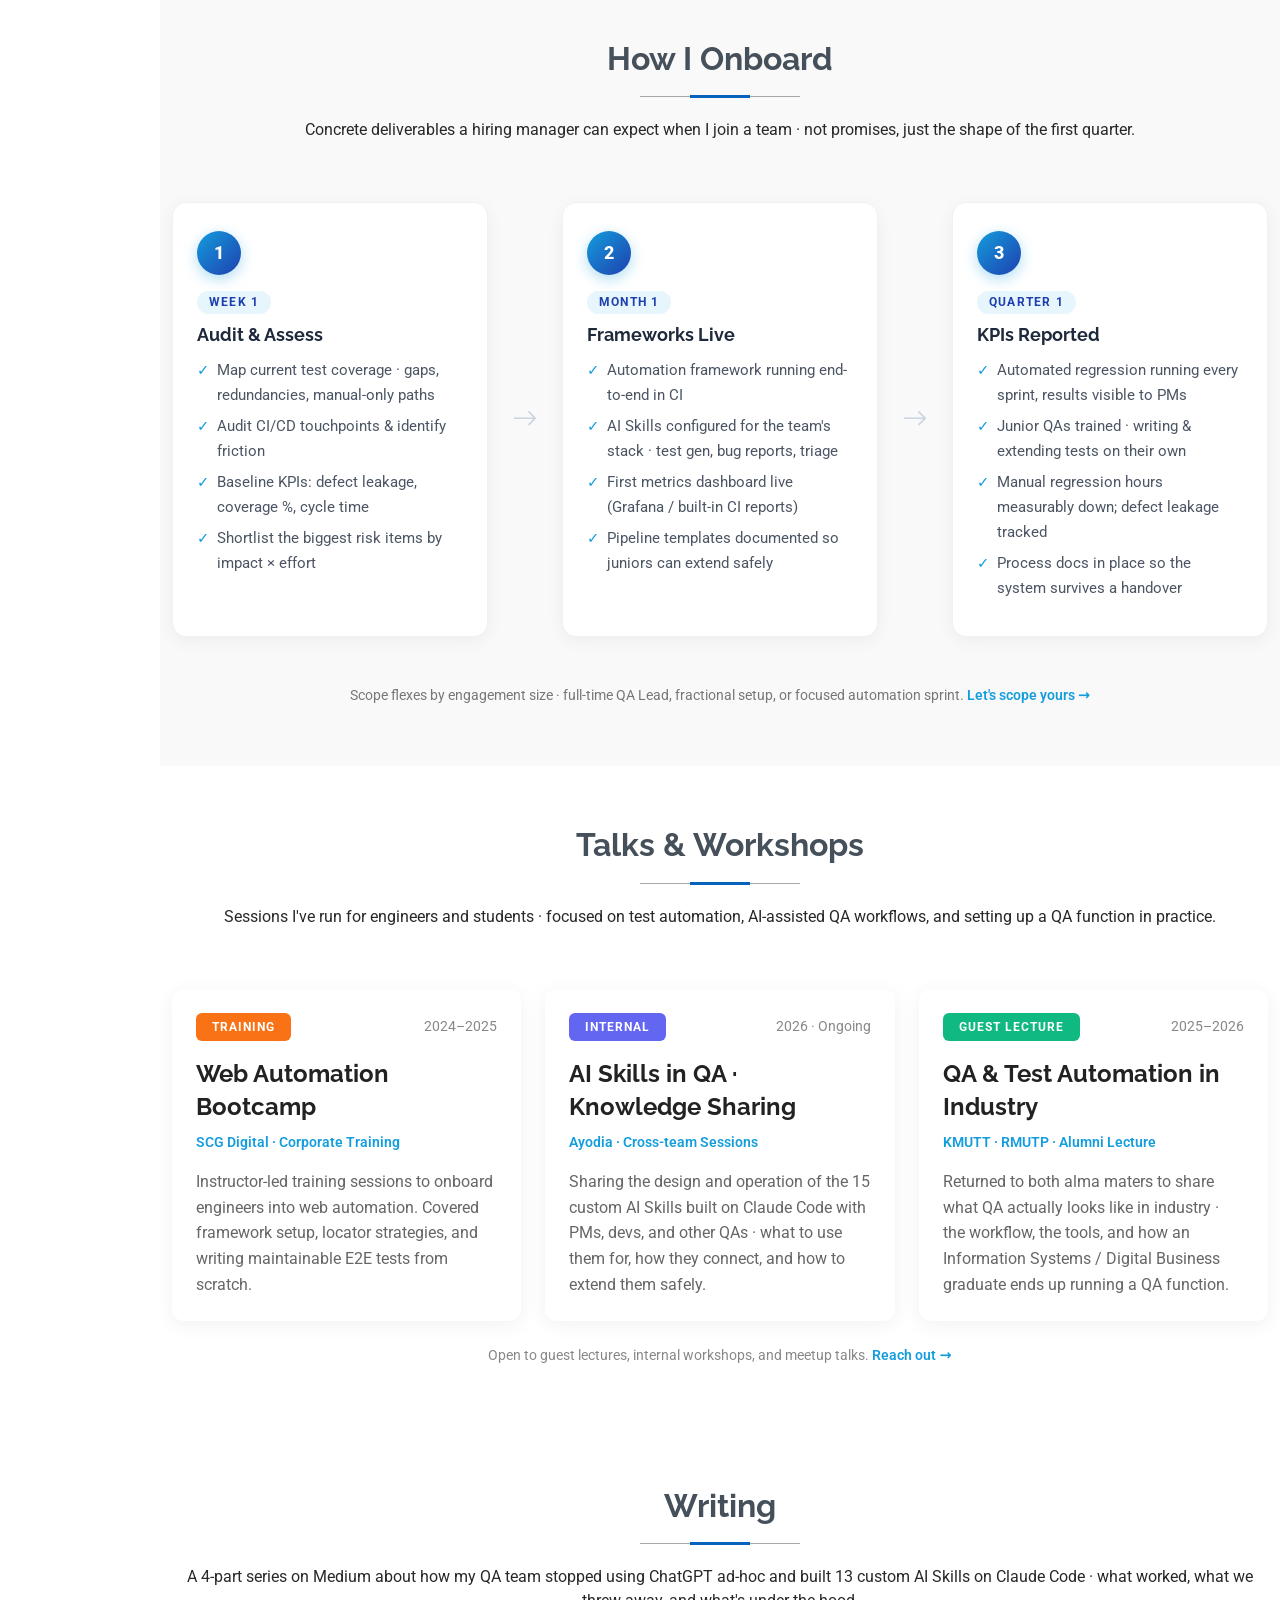
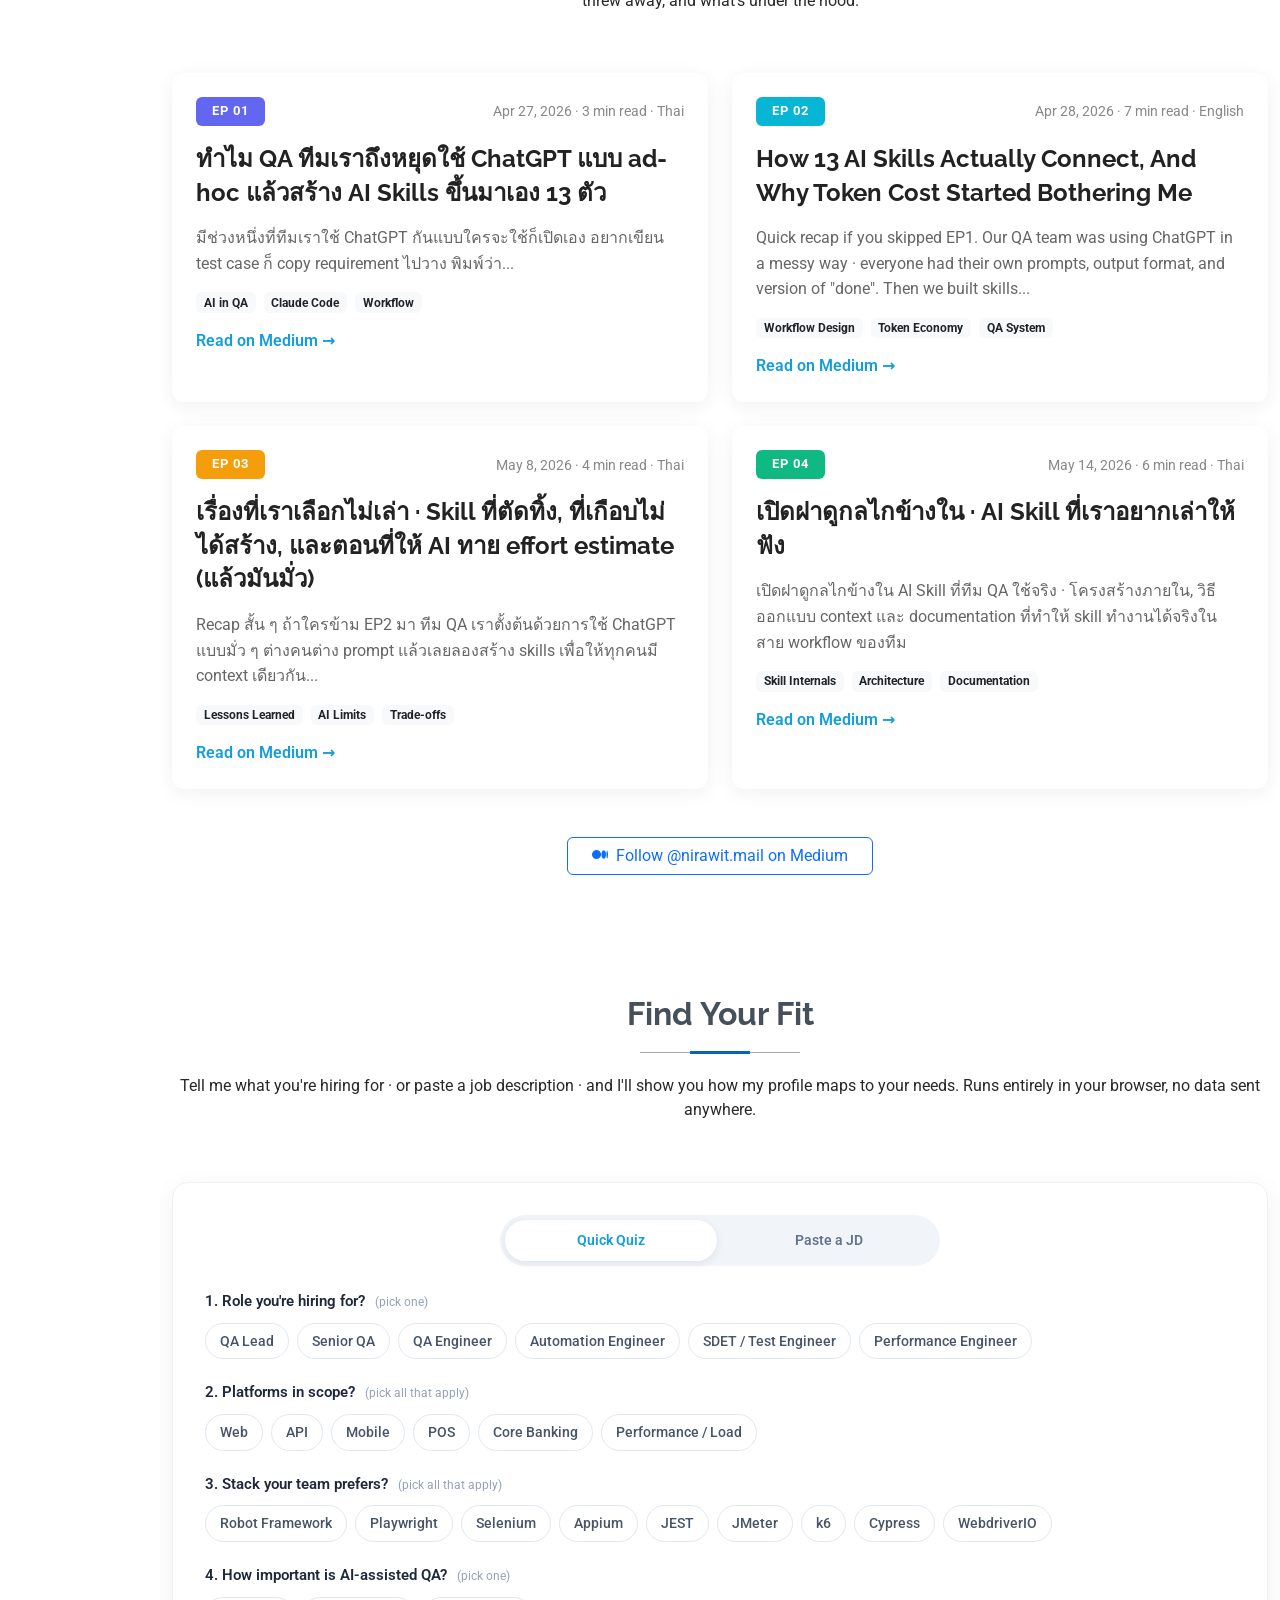
==== commit 794f99f5: "Sync site with updated CV: Senior QA (Acting QA Lead), key achievements, new ONE31 bullets Replace C" ====
--- a/index.html
+++ b/index.html
@@ -4,22 +4,22 @@
 <head>
   <meta charset="utf-8">
   <meta content="width=device-width, initial-scale=1.0" name="viewport">
-  <title>Nirawit Thepsawade · Sr. QA (Acting Lead)</title>
-  <meta name="description" content="Nirawit Thepsawade · Sr. QA (Acting Lead) in Bangkok. 6+ years across web, API, mobile, Smart TV, and core banking. Currently Sr. QA (Acting Lead) at ONE31 · The ONE Enterprise.">
+  <title>Nirawit Thepsawade · Senior QA (Acting QA Lead)</title>
+  <meta name="description" content="Nirawit Thepsawade · Acting QA Lead in Bangkok. 6+ years in manual, automation, and performance testing across web, API, mobile, Smart TV, and core banking. Senior QA (Acting QA Lead) at ONE31 · The ONE Enterprise.">
   <meta name="keywords" content="QA Lead, Quality Assurance, Test Automation, Robot Framework, Playwright, JMeter, Jenkins, Bangkok">
 
   <!-- Open Graph -->
-  <meta property="og:title" content="Nirawit Thepsawade · Sr. QA (Acting Lead) · Bangkok">
-  <meta property="og:description" content="6+ years in QA across web, API, mobile, Smart TV, and core banking. Sr. QA (Acting Lead) at ONE31 (oneD streaming platform). Robot Framework · Appium · Playwright · GitHub Actions · Grafana.">
+  <meta property="og:title" content="Nirawit Thepsawade · Senior QA (Acting QA Lead) · Bangkok">
+  <meta property="og:description" content="6+ years in QA across web, API, mobile, Smart TV, and core banking. Senior QA (Acting QA Lead) at ONE31 (oneD streaming platform). Cut full regression from 2–3 days to 2 hours with AI and a parallel device farm.">
   <meta property="og:type" content="profile">
   <meta property="og:locale" content="en_US">
   <meta property="og:image" content="https://nirawit-cv.bossma6.workers.dev/assets/img/og-card.jpg">
   <meta property="og:image:width" content="1200">
   <meta property="og:image:height" content="630">
-  <meta property="og:image:alt" content="Nirawit Thepsawade · Sr. Quality Assurance (Acting Lead) · Bangkok">
+  <meta property="og:image:alt" content="Nirawit Thepsawade · Senior QA (Acting QA Lead) · Bangkok">
   <meta name="twitter:card" content="summary_large_image">
-  <meta name="twitter:title" content="Nirawit Thepsawade · Sr. QA (Acting Lead)">
-  <meta name="twitter:description" content="6+ years in QA · web, API, mobile, Smart TV · Sr. QA (Acting Lead) at ONE31 · Bangkok">
+  <meta name="twitter:title" content="Nirawit Thepsawade · Senior QA (Acting QA Lead)">
+  <meta name="twitter:description" content="6+ years in QA · web, API, mobile, Smart TV · Senior QA (Acting QA Lead) at ONE31 · Bangkok">
   <meta name="twitter:image" content="https://nirawit-cv.bossma6.workers.dev/assets/img/og-card.jpg">
   <meta name="theme-color" content="#149ddd">
 
@@ -30,7 +30,7 @@
     "@type": "Person",
     "name": "Nirawit Thepsawade",
     "alternateName": "Best",
-    "jobTitle": "Sr. Quality Assurance (Acting Lead)",
+    "jobTitle": "Senior QA (Acting QA Lead)",
     "worksFor": { "@type": "Organization", "name": "ONE31 · The ONE Enterprise" },
     "address": {
       "@type": "PostalAddress",
@@ -79,7 +79,7 @@
   <!-- Dev console greeting -->
   <script>
     console.log(
-      "%c👋 Hi dev!%c\nSr. QA (Acting Lead) at ONE31 · The ONE Enterprise.\nReach me at %cnirawit.mail@gmail.com%c\nLinkedIn: linkedin.com/in/nirawit-thepsawade-169451236",
+      "%c👋 Hi dev!%c\nSenior QA (Acting QA Lead) at ONE31 · The ONE Enterprise.\nReach me at %cnirawit.mail@gmail.com%c\nLinkedIn: linkedin.com/in/nirawit-thepsawade-169451236",
       "color:#149ddd;font-size:18px;font-weight:bold;line-height:1.6",
       "color:#475569;font-size:13px;line-height:1.6",
       "color:#fbbf24;font-size:13px;font-weight:bold",
@@ -573,7 +573,7 @@
         <div class="row justify-content-center">
           <div class="col-lg-9">
             <h2>Nirawit Thepsawade</h2>
-            <p>I'm a <span class="typed" data-typed-items="Sr. QA (Acting Lead), Automation Engineer, AI Workflow Builder, Performance Tester">Sr. QA (Acting Lead)</span><span class="typed-cursor typed-cursor--blink" aria-hidden="true"></span></p>
+            <p>I'm a <span class="typed" data-typed-items="Acting QA Lead, Test Automation Engineer, QA Ops Builder, Streaming &amp; Banking QA">Acting QA Lead</span><span class="typed-cursor typed-cursor--blink" aria-hidden="true"></span></p>
             <div class="social-links">
               <a href="https://www.linkedin.com/in/nirawit-thepsawade-169451236" target="_blank" rel="noopener" aria-label="LinkedIn"><i class="bi bi-linkedin"></i></a>
               <a href="https://github.com/BestNiawit" target="_blank" rel="noopener" aria-label="GitHub"><i class="bi bi-github"></i></a>
@@ -596,7 +596,7 @@
       <!-- Section Title -->
       <div class="container section-title" data-aos="fade-up">
         <h2>About</h2>
-        <p>Quality Assurance with 6+ years across manual and automated testing on Web, Mobile, API, Smart TV, and core banking platforms. Currently leading a QA team of 5 at ONE31 · The ONE Enterprise across 7+ platforms for the oneD streaming product.</p>
+        <p>QA with 6+ years in manual, automation, and performance testing on Web, Mobile, API, Smart TV, and core banking. Currently Acting QA Lead at ONE31 (The ONE Enterprise), leading a team of 5 across 7+ platforms for the oneD streaming product.</p>
       </div><!-- End Section Title -->
 
       <div class="container" data-aos="fade-up" data-aos-delay="100">
@@ -606,9 +606,9 @@
             <img src="assets/img/profile-img.jpg" class="img-fluid" alt="Nirawit Thepsawade">
           </div>
           <div class="col-lg-8 content">
-            <h2>Sr. QA (Acting Lead) &amp; Automation Engineer.</h2>
+            <h2>Acting QA Lead · Test Automation &amp; QA Ops · Streaming &amp; Banking.</h2>
             <p class="fst-italic py-3">
-              I write test plans, push for more automation, and build quality in from the start instead of bolting it on at the end. Aim for 95%+ test coverage in UAT and Dev.
+              Work across manual testing, automation, and QA Ops, from CI/CD pipelines and test workflows to the device farm. Use AI in daily QA work for visual UI checks and sorting automation failures, which helped cut full regression from 2–3 days to 2 hours.
             </p>
             <div class="row">
               <div class="col-lg-6">
@@ -629,7 +629,7 @@
               </div>
             </div>
             <p class="py-3">
-              Mostly use <strong>Robot Framework, Appium, Playwright</strong> for web/mobile/Smart TV automation, <strong>Apache JMeter and k6</strong> for performance, and <strong>GitHub Actions</strong> for CI/CD. At ONE31, built a <strong>Device Farm</strong> (physical lab) for parallel cross-platform regression across 7+ platforms, and drive a <strong>70 / 30 automation-to-manual ratio</strong> across the team. Hands-on with <strong>Grafana</strong> for test result dashboards and pipeline health monitoring.
+              Mostly use <strong>Robot Framework, Appium, Playwright</strong> for web/mobile/Smart TV automation, <strong>k6 and Apache JMeter</strong> for performance, and <strong>GitHub Actions</strong> for CI/CD. At ONE31, set up a <strong>Device Farm</strong> with 10 devices per platform that runs automation in parallel from CI, built <strong>3 automated audit bots</strong> (IAP, Image, Cue Point), and set a <strong>70 / 30 automation-to-manual target</strong> for the team. Use <strong>Grafana</strong> for automation results, pipeline health, flaky-test trends, and device farm status.
             </p>
           </div>
         </div>
@@ -648,7 +648,7 @@
           <div class="col-lg-3 col-md-6 d-flex flex-column align-items-center">
             <i class="bi bi-award"></i>
             <div class="stats-item">
-              <span data-purecounter-start="0" data-purecounter-end="5" data-purecounter-duration="1" class="purecounter"></span>
+              <span data-purecounter-start="0" data-purecounter-end="6" data-purecounter-duration="1" class="purecounter"></span>
               <p>Years in QA</p>
             </div>
           </div><!-- End Stats Item -->
@@ -672,7 +672,7 @@
           <div class="col-lg-3 col-md-6 d-flex flex-column align-items-center">
             <i class="bi bi-hdd-stack"></i>
             <div class="stats-item">
-              <span data-purecounter-start="0" data-purecounter-end="6" data-purecounter-duration="1" class="purecounter"></span>
+              <span data-purecounter-start="0" data-purecounter-end="7" data-purecounter-duration="1" class="purecounter"></span>
               <p>Platforms Tested</p>
             </div>
           </div><!-- End Stats Item -->
@@ -726,7 +726,7 @@
 
           <div class="col-6 col-sm-4 col-md-3 col-lg-2"><div class="brand-tile" style="border-top-color:#e91e8c">
             <div class="brand-name bt-one31">ONE31</div>
-            <small>Sr. QA (Acting Lead) · current</small>
+            <small>Senior QA (Acting QA Lead) · current</small>
           </div></div>
 
         </div>
@@ -963,11 +963,22 @@
 
             <div class="resume-item pb-0">
               <h4>Nirawit Thepsawade</h4>
-              <p><em>Sr. QA (Acting Lead) with 6+ years in manual and automated testing across Web, Mobile, Smart TV, API, MySQL, and MongoDB. Lead teams, build device farms, and set KPIs that enforce automation discipline. Work closely with devs and PMs to ship releases the team can trust.</em></p>
+              <p><em>QA with 6+ years in manual, automation, and performance testing on Web, Mobile, API, Smart TV, and core banking. Currently Acting QA Lead at ONE31 (The ONE Enterprise), leading a team of 5 across 7+ platforms for the oneD streaming product. Work across manual testing, automation, and QA Ops, from CI/CD pipelines and test workflows to the device farm. Use AI in daily QA work for visual UI checks and sorting automation failures, which helped cut full regression from 2–3 days to 2 hours.</em></p>
               <ul>
-                <li>The Origin Condo Sukhumvit 105, Bang Na, Bangkok 10260</li>
+                <li>Bang Na, Bangkok</li>
                 <li>+66 95-490-1028</li>
                 <li>nirawit.mail@gmail.com</li>
+              </ul>
+            </div><!-- End Resume Item -->
+
+            <h3 class="resume-title">Key Achievements</h3>
+            <div class="resume-item">
+              <ul>
+                <li>Cut full regression from <strong>2–3 days to 2 hours</strong> using AI in the test workflow and a parallel device farm.</li>
+                <li>Replaced daily manual checks with <strong>3 automated audit bots</strong> (IAP, Image, Cue Point); cue points checked daily across 18,000+ episodes.</li>
+                <li>Cut daily failure triage from <strong>60 to 10 minutes</strong> by having AI tag failed tests.</li>
+                <li>Set up QA from scratch as the <strong>first QA Lead at Ayodia</strong> and made 15 Claude Code skills for the team.</li>
+                <li>Built test automation for <strong>ttb, Krungsri, and CardX (SCBX)</strong>.</li>
               </ul>
             </div><!-- End Resume Item -->
 
@@ -992,58 +1003,69 @@
             <h3 class="resume-title">Professional Experience</h3>
 
             <div class="resume-item">
-              <h4>Sr. Quality Assurance (Acting Lead)</h4>
+              <h4>Senior QA (Acting QA Lead)</h4>
               <h5>June 2026 · Present</h5>
-              <p><em>ONE31 · The ONE Enterprise (ONE 31 COMPANY LIMITED) · Bangkok, Thailand</em></p>
-              <p>Owned streaming-domain QA: <strong>DRM playback verification</strong> (Widevine · FairPlay · PlayReady per platform), <strong>adaptive bitrate (ABR)</strong> quality-switch validation under varying network conditions, and transcoding correctness across resolutions and devices.</p>
+              <p><em>The ONE Enterprise PCL (ONE31, oneD Platform) · Bangkok</em></p>
+              <p>Lead QA for the oneD streaming product across <strong>7+ platforms</strong> (Web, iOS, Android, Smart TV and others) with a team of 5.</p>
+              <div class="proj-chip-label">AI &amp; automation</div>
               <ul>
-                <li>Built and run a <strong>Device Farm</strong> (physical lab) with pooled test devices for parallel cross-platform regression, eliminating serial device-swap queues.</li>
-                <li>Defined team KPIs with a <strong>70/30 automation-to-manual target</strong>: regression, smoke, and healthcheck runs automated via CI; UX, edge cases, and device-specific quirks covered manually.</li>
-                <li>Produced <strong>sprint test reports</strong> with defect trends, platform breakdowns, and coverage summaries, written for product and dev to act on, not just pass/fail counts.</li>
-                <li>Set up a <strong>prod incident UI check routine</strong>: a quick critical-path checklist across platforms so the team can verify user-facing behavior the moment an alert fires, before infra confirms root cause.</li>
-                <li>Acted as <strong>QA Ops support</strong>: monitored pipeline health and test stability via Grafana, triaged environment and infra issues that blocked test runs.</li>
-                <li>Built <strong>internal tools</strong> to support team workflow: test data generators, setup/teardown helpers, and vibe-coding aids that let devs self-test faster without waiting on QA.</li>
-                <li>Embedded <strong>knowledge sharing</strong> as a team norm: regular internal sessions, handoff-ready docs, test cases, and scripts so any teammate can onboard or pick up coverage immediately.</li>
-                <li>Handled both manual and automation testing across all platforms: manual for exploratory, UX, and device-specific cases; automation for regression, smoke, and CI healthchecks.</li>
-                <li>Served as the <strong>decision point</strong> for the team on test scope, risk prioritization, and go/no-go calls per release cycle.</li>
-                <li>Represented QA in <strong>cross-functional meetings</strong> with product, dev, and management: surfaced blockers, aligned on scope, and brought back clear direction for the team.</li>
+                <li><strong>Regression from 2–3 days to 2 hours:</strong> used AI for test case and data generation, result triage, and reports, and moved regression to the device farm to run in parallel. Full regression went from 2–3 days to about 2 hours.</li>
+                <li><strong>AI-assisted cosmetic testing:</strong> generate user personas and let AI go through the whole app as each one, suggesting UI issues like layout, spacing, cut-off text, and broken images. The team then checks each suggestion against the screenshot before logging a bug.</li>
+                <li><strong>AI classification of automation results:</strong> use AI to tag each failed test as a product bug, flaky test, environment/infra, or test data issue, cutting daily triage time from about 60 to 10 minutes.</li>
+                <li><strong>Daily In-App Purchase monitor:</strong> we used to check IAP by hand every day; now a scheduled script runs the full Premium journey (login, paywall, store purchase, unlock, playback, restore) plus cancel and declined-card cases, then posts pass/fail with build, device, and run link to the team channel.</li>
+                <li><strong>Image Audit bot:</strong> checks image sizes on the prod home page for Desktop, Mobile, and Tablet, compares with the last run, and sends the content team a list of what to fix first with a PDF report, so pages load faster.</li>
+                <li><strong>Cue Point Audit bot:</strong> checks Next Video and Next Watch cue points every day across 895 titles and 18,000+ episodes, shows coverage against target, and lists what to fix by title and content partner, so the content team doesn't have to check by hand.</li>
+              </ul>
+              <div class="proj-chip-label">QA Ops &amp; infrastructure</div>
+              <ul>
+                <li><strong>Device Farm:</strong> set up a physical device farm with 10 devices per platform (iOS, Android, Smart TV) that runs automation in parallel from CI, so tests no longer wait for one device at a time.</li>
+                <li><strong>Grafana monitoring:</strong> set up Grafana dashboards for automation results, pipeline health, flaky-test trends, and device farm status; triage environment issues that block test runs and publish sprint reports on defect trends and coverage for product and dev.</li>
+                <li><strong>Streaming QA:</strong> own DRM playback verification (Widevine, FairPlay, PlayReady per platform), adaptive bitrate switching under varied network conditions, and transcoding correctness across resolutions and devices.</li>
+              </ul>
+              <div class="proj-chip-label">Team &amp; release</div>
+              <ul>
+                <li><strong>Team KPIs:</strong> set a 70/30 automation-to-manual target. Regression, smoke, and healthchecks run in CI; UX, exploratory, and device-specific cases stay manual.</li>
+                <li><strong>Release decisions:</strong> make the call on test scope, priorities, and go/no-go for each release; speak for QA with product, dev, and management; run a cross-platform critical-path UI check the moment a prod alert fires.</li>
+                <li><strong>Enablement:</strong> built test data generators, setup/teardown helpers, and AI-assisted self-test tools so developers can test without waiting on QA; run regular sharing sessions and keep docs that anyone on the team can pick up.</li>
               </ul>
             </div><!-- End Resume Item -->
 
             <div class="resume-item">
-              <h4>Quality Assurance Lead</h4>
+              <h4>QA Lead (Contract)</h4>
               <h5>March 2026 · May 2026</h5>
-              <p><em>Ayodia Company · Bangkok, Thailand</em></p>
-              <p><strong>First QA Lead in the org.</strong> Built the QA function from scratch: defined processes, set governance, and got the team running with consistent standards.</p>
+              <p><em>Ayodia Company · Bangkok</em></p>
               <ul>
-                <li>Led manual, automation, and performance testing across web and API systems.</li>
-                <li>Wrote test plans from scratch and ran requirements reviews with dev and product to catch gaps before dev started.</li>
-                <li>Defined and tracked QA KPIs: defect leakage, test coverage, automation rate, cycle time.</li>
-                <li>Mentored team members on testing practices, automation basics, and how to write test cases that actually find bugs.</li>
-                <li>Built <strong>15 custom AI Skills on Claude Code</strong> to streamline test case generation, test data setup, and documentation.</li>
-                <li>Integrated QA into CI/CD workflows for faster, more reliable deployments.</li>
+                <li><strong>First QA Lead in the company:</strong> set up QA from scratch, including process, standards, and how the team works.</li>
+                <li>Led manual, automation, and performance testing across web and API systems; integrated QA into CI/CD.</li>
+                <li>Wrote test plans and ran requirement reviews with dev and product to catch gaps before development.</li>
+                <li>Defined and tracked QA KPIs: defect leakage, test coverage, automation rate, and cycle time.</li>
+                <li>Built <strong>15 custom AI Skills on Claude Code</strong> for test case generation, test data setup, and documentation.</li>
+                <li>Mentored team members on test design and automation basics.</li>
               </ul>
             </div><!-- End Resume Item -->
 
             <div class="resume-item">
-              <h4>QA Engineer</h4>
+              <h4>QA Engineer (Contract)</h4>
               <h5>November 2025 · March 2026</h5>
-              <p><em>Fastwork HQ · Bangkok, Thailand</em></p>
+              <p><em>Fastwork HQ · Bangkok</em></p>
               <ul>
-                <li>Owned QA across manual, automation, and performance for the Fastwork platform and CMS.</li>
-                <li>Managed CI/CD merge workflows, deployments, and post-release sanity verification.</li>
-                <li>Key projects: Fastwork App &amp; Web, Fastwork CMS Admin.</li>
+                <li>Covered manual, automation, and performance testing for the Fastwork web/app platform and Admin CMS in an agile team.</li>
+                <li>Built and maintained automated regression scripts; ran load tests to find bottlenecks and response-time risks.</li>
+                <li>Took part in code review, merge requests, release preparation, and production deployment with dev.</li>
+                <li>Ran sanity and post-deployment checks after each production release.</li>
               </ul>
             </div><!-- End Resume Item -->
 
             <div class="resume-item">
               <h4>Senior QA Automation Engineer</h4>
               <h5>April 2024 · November 2025</h5>
-              <p><em>Doppio Tech Co., Ltd. · Bangkok, Thailand</em></p>
+              <p><em>Doppio Tech Co., Ltd. · Bangkok</em></p>
               <ul>
-                <li>Led multi-project QA teams across Web, Mobile, API, and Backend with 1:1 mentoring and coaching.</li>
-                <li>Built automation frameworks with Jenkins, Selenium WebDriver, Appium.</li>
-                <li>Designed custom pipeline dashboards and MR rejected summary reports.</li>
+                <li>Led QA engineers across client projects with 1:1 mentoring and coaching; also acted as Project Coordinator with stakeholders.</li>
+                <li>Owned test strategy, plans, and cases for Web, Mobile, and API; built automation frameworks (Selenium, Appium, Jenkins) with coding standards.</li>
+                <li>Integrated tests into CI/CD and ran root cause analysis on flaky tests and pipeline failures.</li>
+                <li>Built reporting tools (MR Rejected Summary, Jenkins pipeline dashboards, Platform Summary) to cut manual reporting.</li>
+                <li>Key clients: CardX (SCBX) end-to-end automation across mobile, web, API, and backend; Krungsri Nimble KMA app banking regression and API validation; Gosoft QA team lead; SCG Digital web automation trainer.</li>
               </ul>
               <div class="proj-chip-label">Client engagements via Doppio (Web · Mobile · API automation):</div>
               <div class="proj-chips">
@@ -1062,29 +1084,29 @@
             <div class="resume-item">
               <h4>Test Engineer</h4>
               <h5>April 2023 · April 2024</h5>
-              <p><em>TMBThanachart Bank (ttb) · Bangkok, Thailand</em></p>
+              <p><em>TMBThanachart Bank (ttb) · Bangkok</em></p>
               <ul>
-                <li>Led automation testing across Web, Mobile, API, and Core Banking systems.</li>
-                <li>Mentored junior QA engineers and interns on best practices.</li>
-                <li>Integrated tests into CI/CD, maintaining 95%+ coverage in UAT and Dev.</li>
+                <li>Led automation for complex banking projects using Selenium WebDriver and Appium, integrated into CI/CD.</li>
+                <li>Planned and ran manual and automated tests across Web, Mobile, and API in Dev and UAT, targeting 95%+ coverage.</li>
+                <li>Mentored junior QA and a QA intern on test design and automation.</li>
               </ul>
             </div><!-- End Resume Item -->
 
             <div class="resume-item">
               <h4>QA Automation Engineer</h4>
               <h5>June 2022 · April 2023</h5>
-              <p><em>Doppio Tech Co., Ltd. · Bangkok, Thailand</em></p>
+              <p><em>Doppio Tech Co., Ltd. · Bangkok</em></p>
               <ul>
-                <li>Automation for Web, Mobile, and API using Selenium WebDriver and Appium.</li>
+                <li>Manual and automated testing for Web, Mobile, and API projects; wrote Selenium and Appium scripts.</li>
               </ul>
             </div><!-- End Resume Item -->
 
             <div class="resume-item">
               <h4>Software Tester</h4>
               <h5>August 2020 · May 2022</h5>
-              <p><em>Magicbox Solution Co., Ltd. · Bangkok, Thailand</em></p>
+              <p><em>Magicbox Solution Co., Ltd. · Bangkok</em></p>
               <ul>
-                <li>Manual testing, defect logging, Agile sprint participation, and test documentation.</li>
+                <li>Wrote test cases, test reports, and defect logs; took part in Agile sprint planning, stand-ups, and retrospectives.</li>
               </ul>
             </div><!-- End Resume Item -->
 
@@ -1940,7 +1962,7 @@
   <footer id="footer" class="footer position-relative light-background">
     <div class="container">
       <h3 class="sitename">Nirawit Thepsawade</h3>
-      <p>Sr. QA (Acting Lead) · Bangkok · 6+ years across web, API, mobile, Smart TV, and core banking. Open to Senior QA / QA Lead roles.</p>
+      <p>Senior QA (Acting QA Lead) · Bangkok · 6+ years across web, API, mobile, Smart TV, and core banking. Open to Senior QA / QA Lead roles.</p>
       <div class="social-links d-flex justify-content-center">
         <a href="https://www.linkedin.com/in/nirawit-thepsawade-169451236" target="_blank" rel="noopener" aria-label="LinkedIn"><i class="bi bi-linkedin"></i></a>
         <a href="https://github.com/BestNiawit" target="_blank" rel="noopener" aria-label="GitHub"><i class="bi bi-github"></i></a>
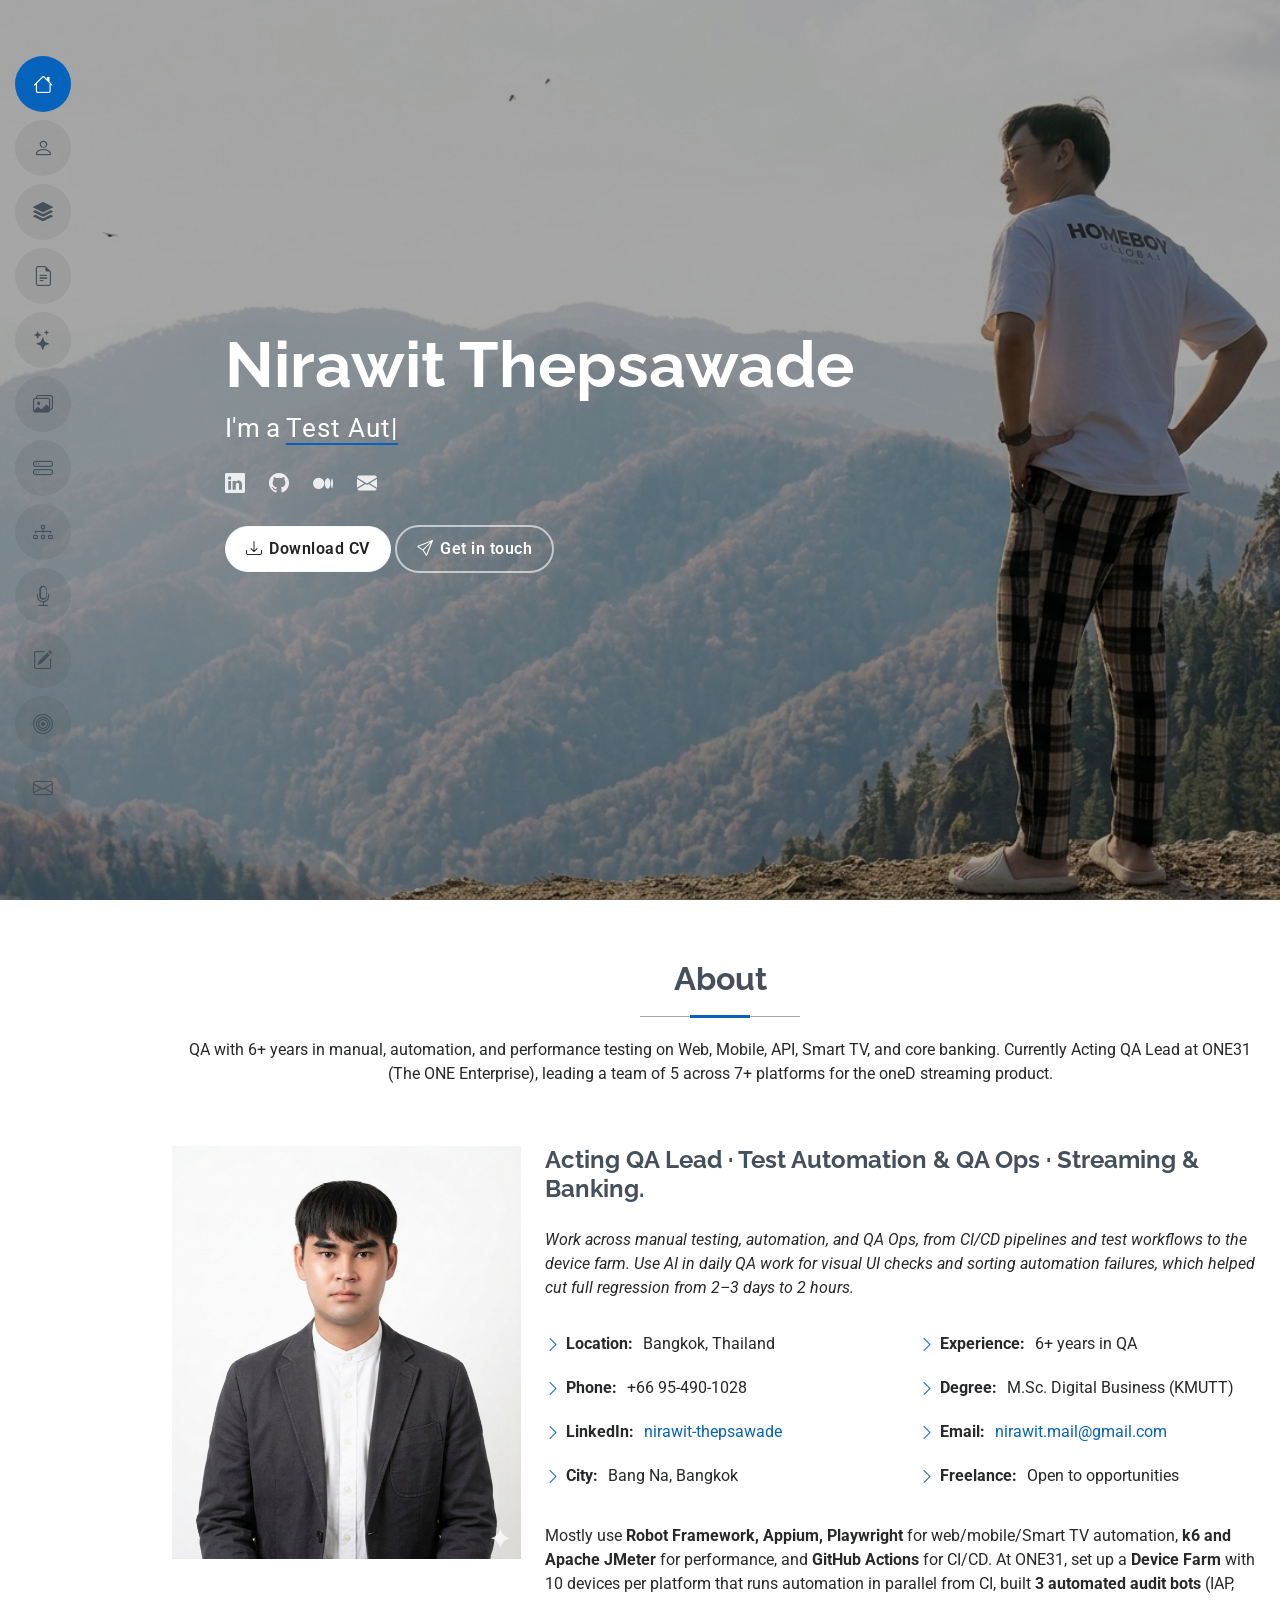
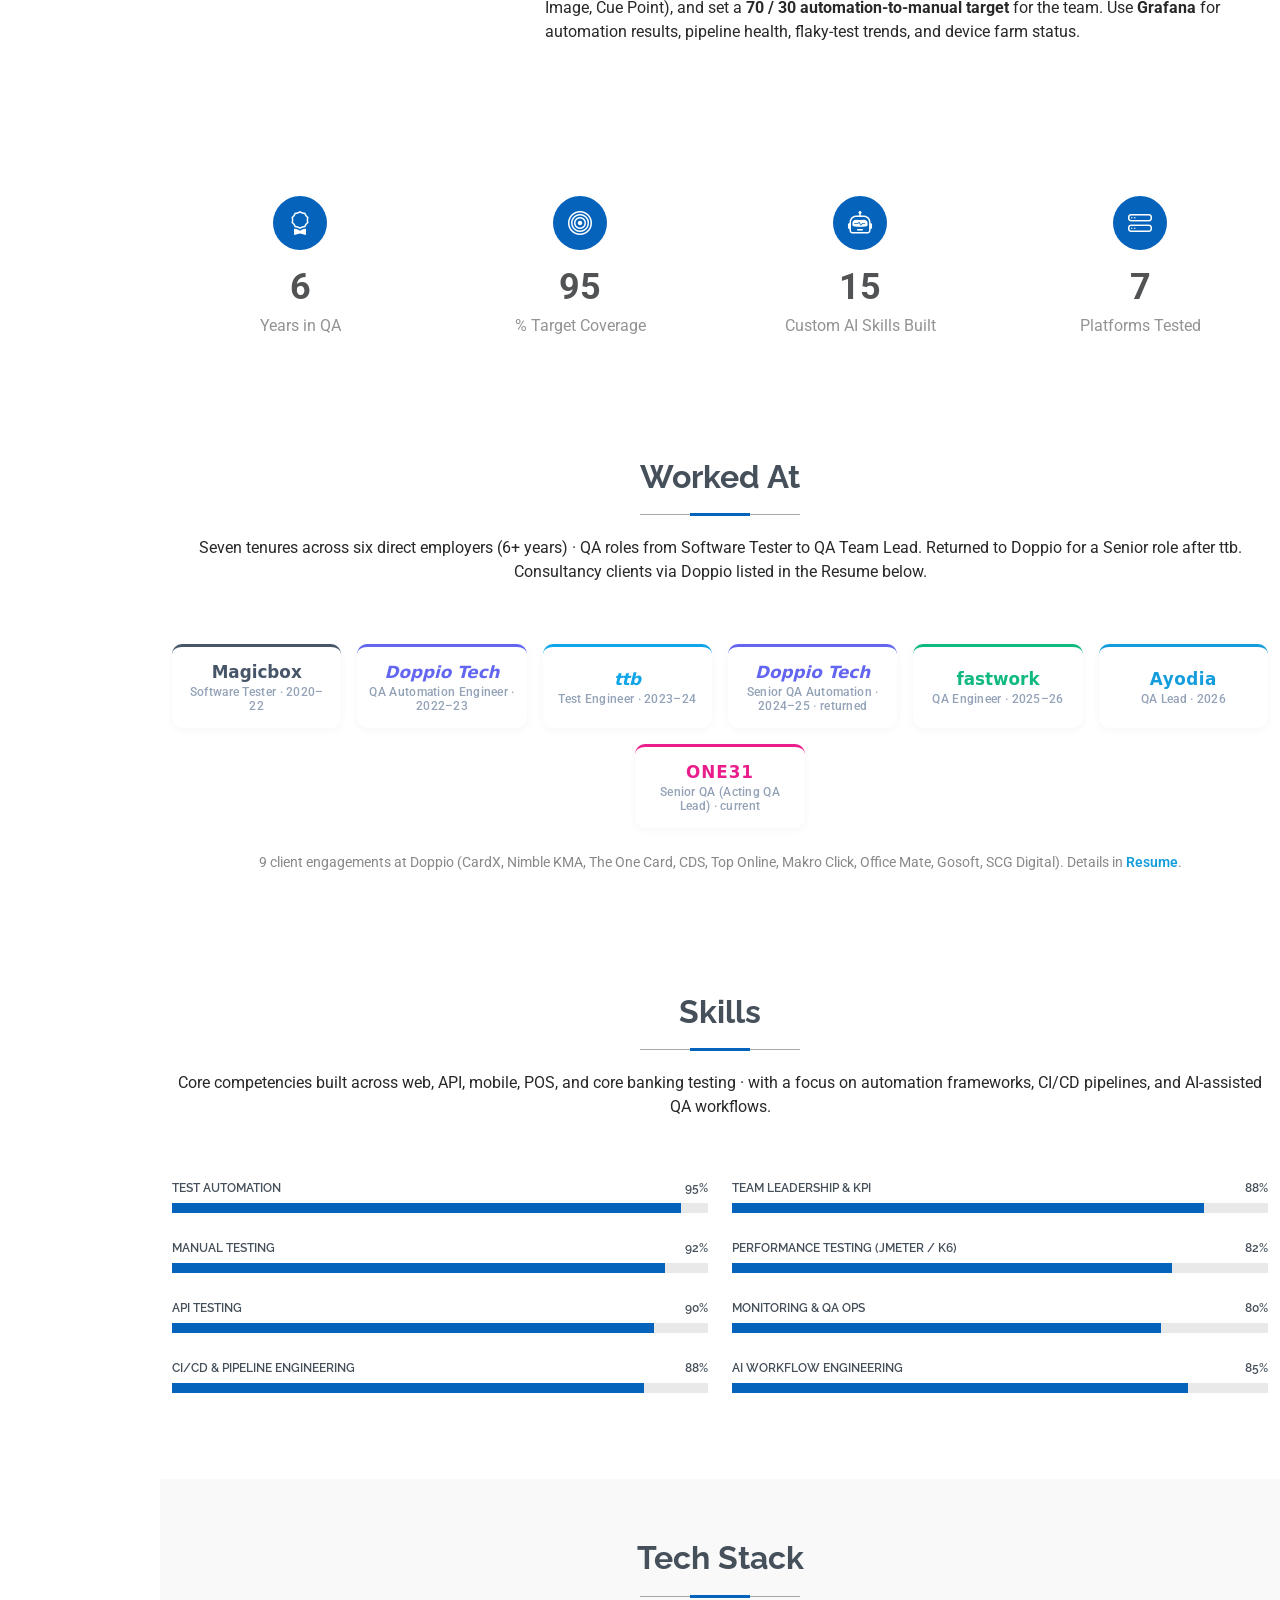
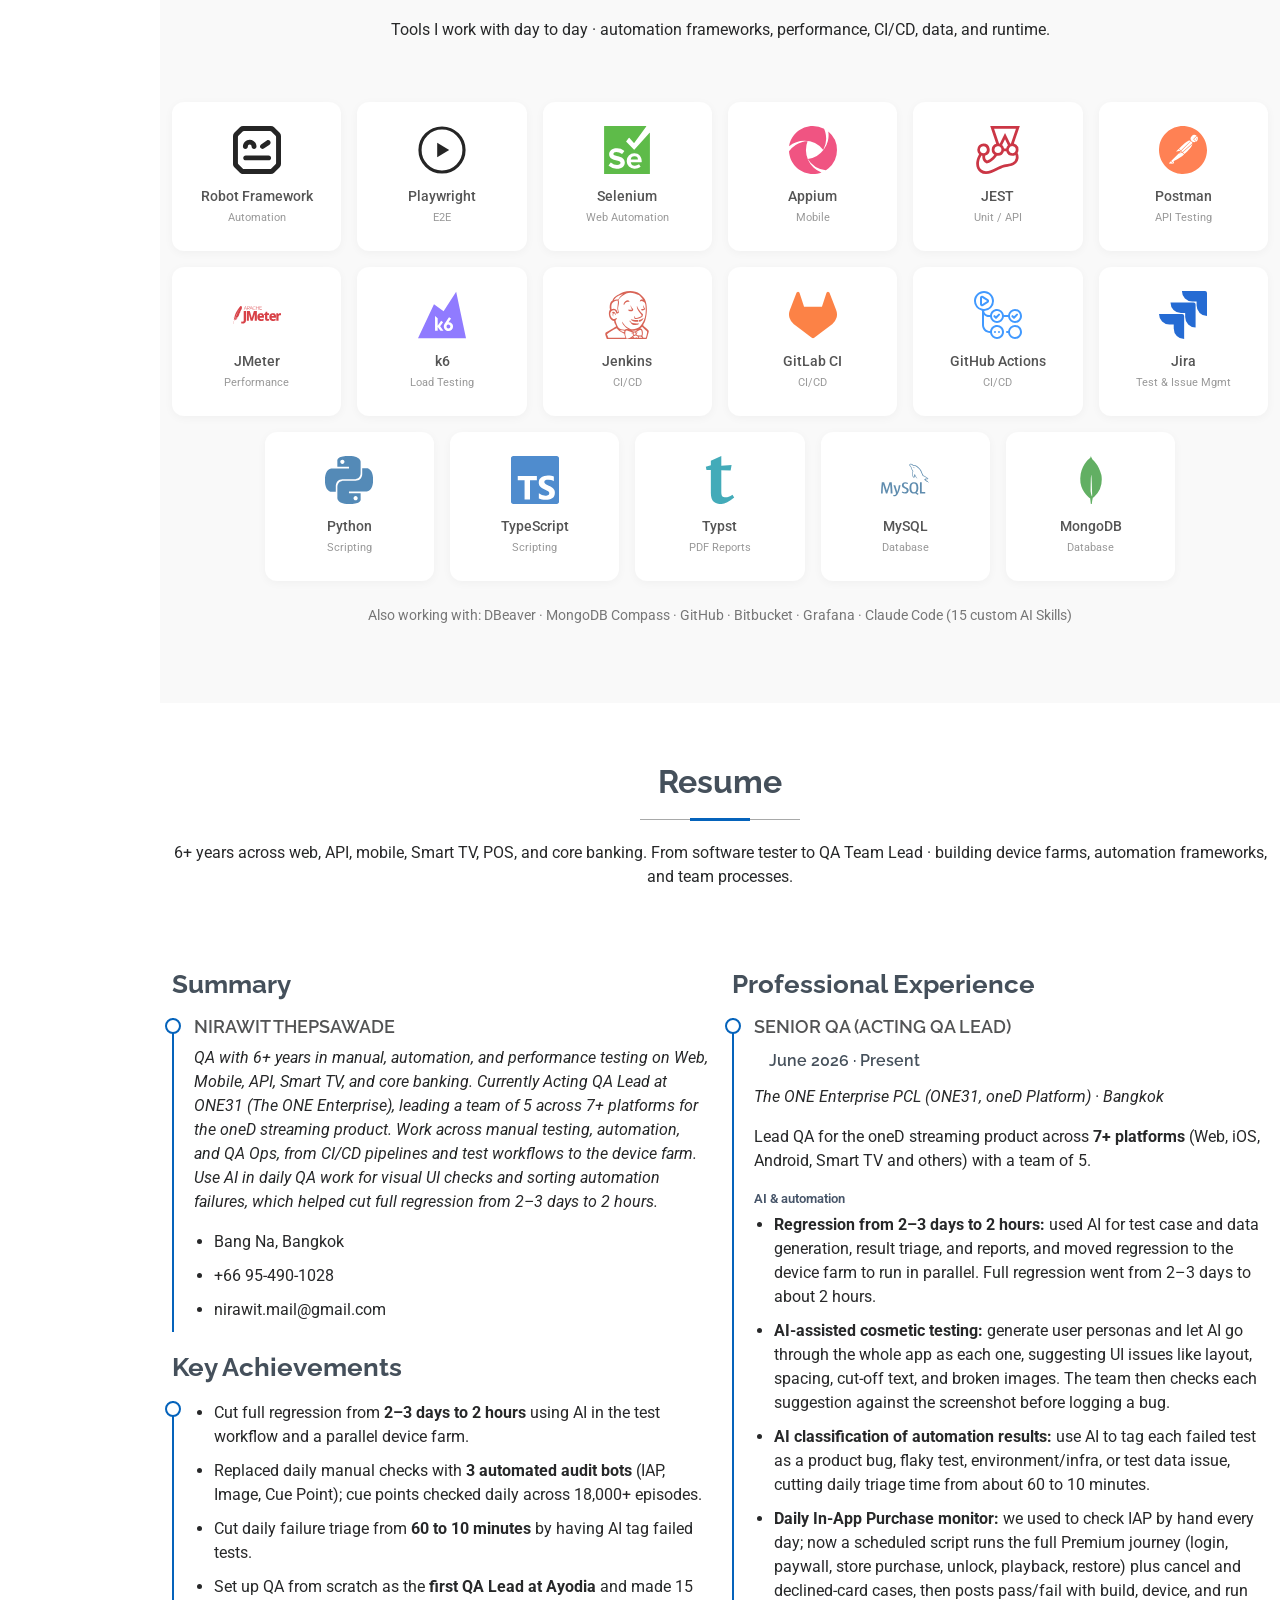
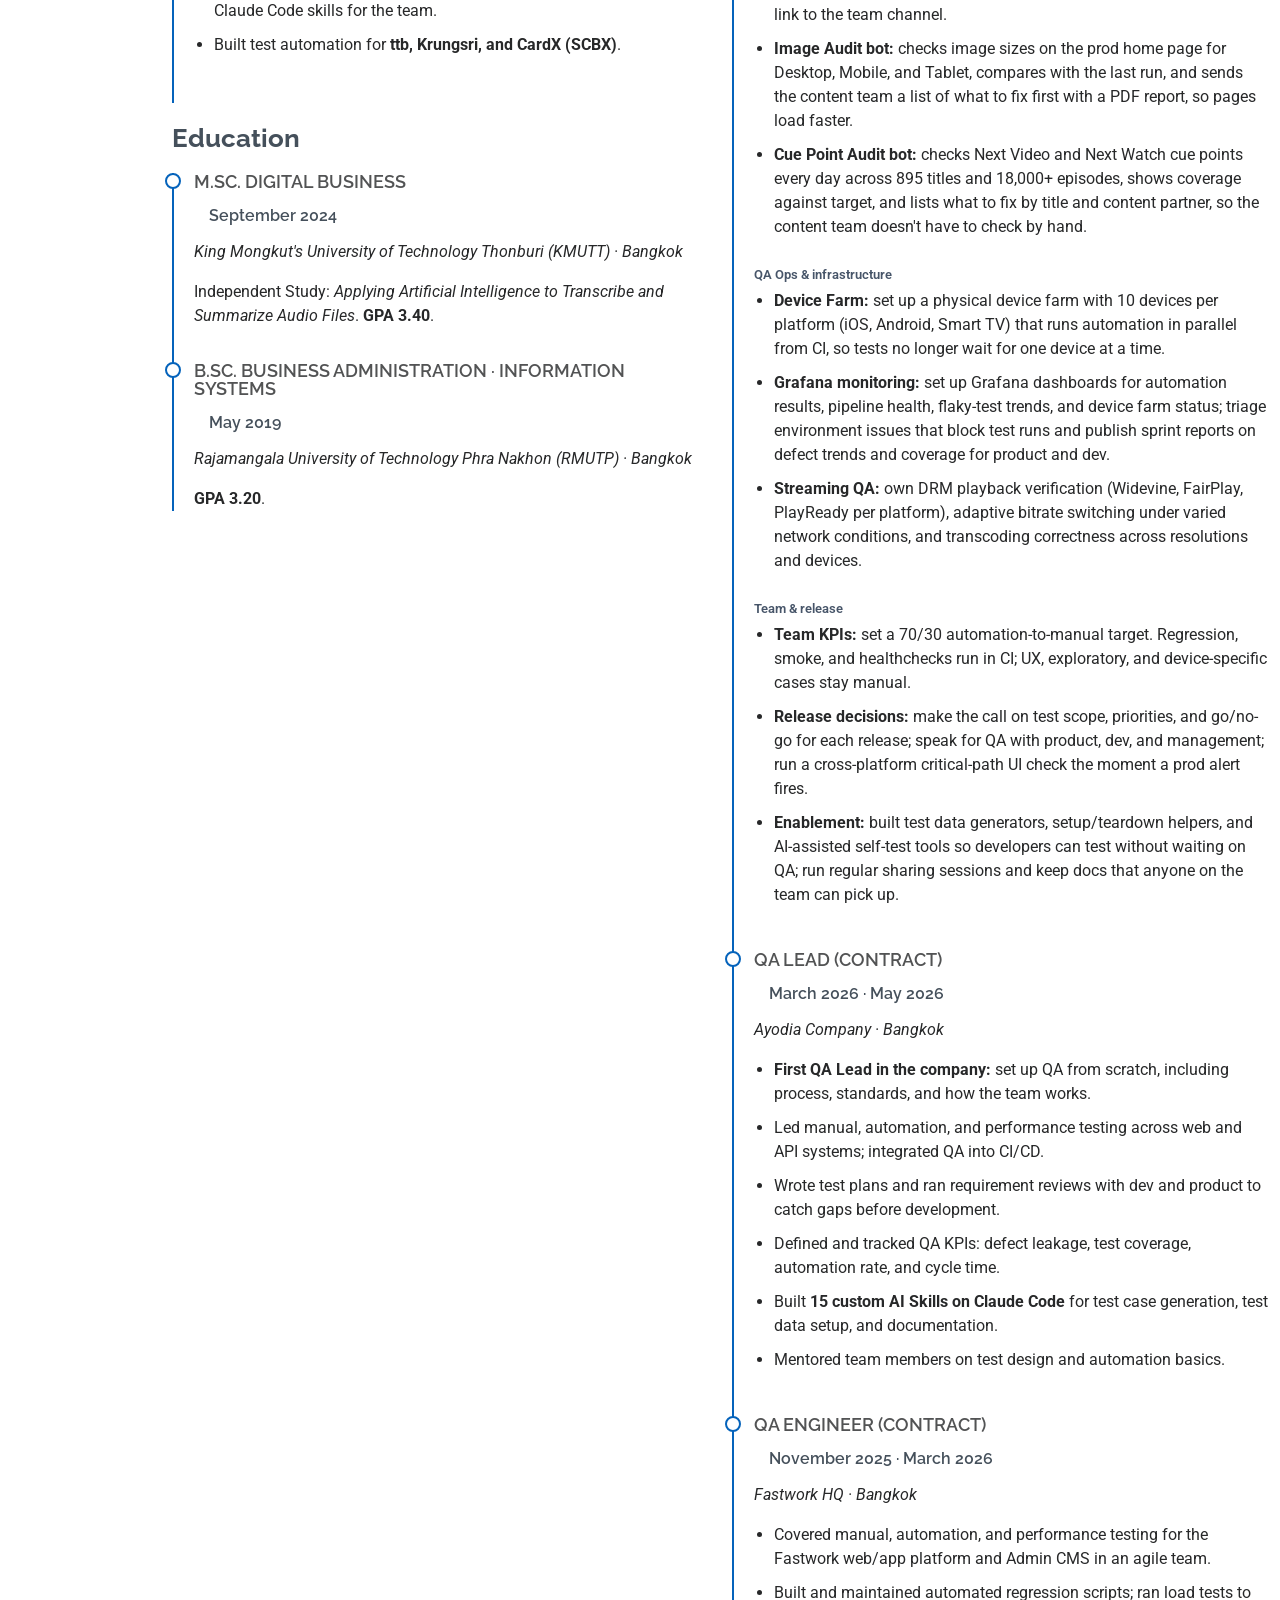
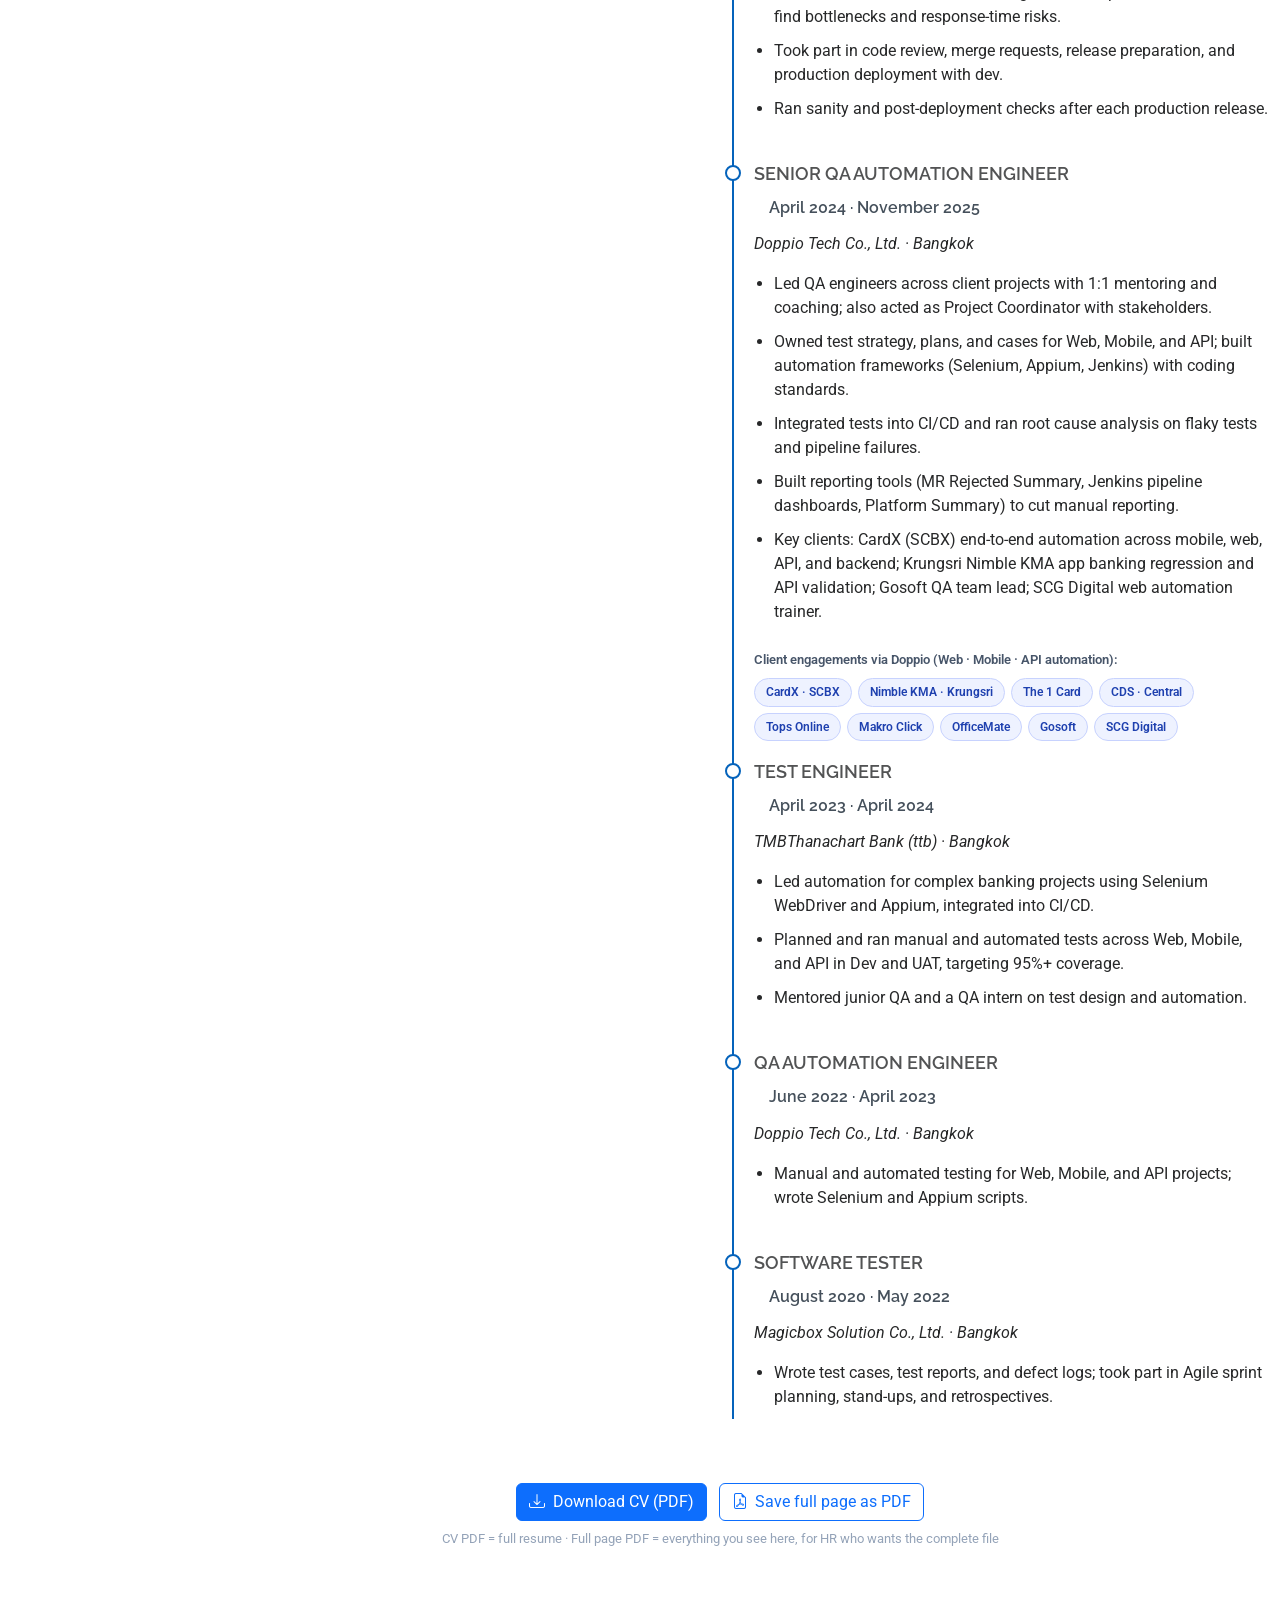
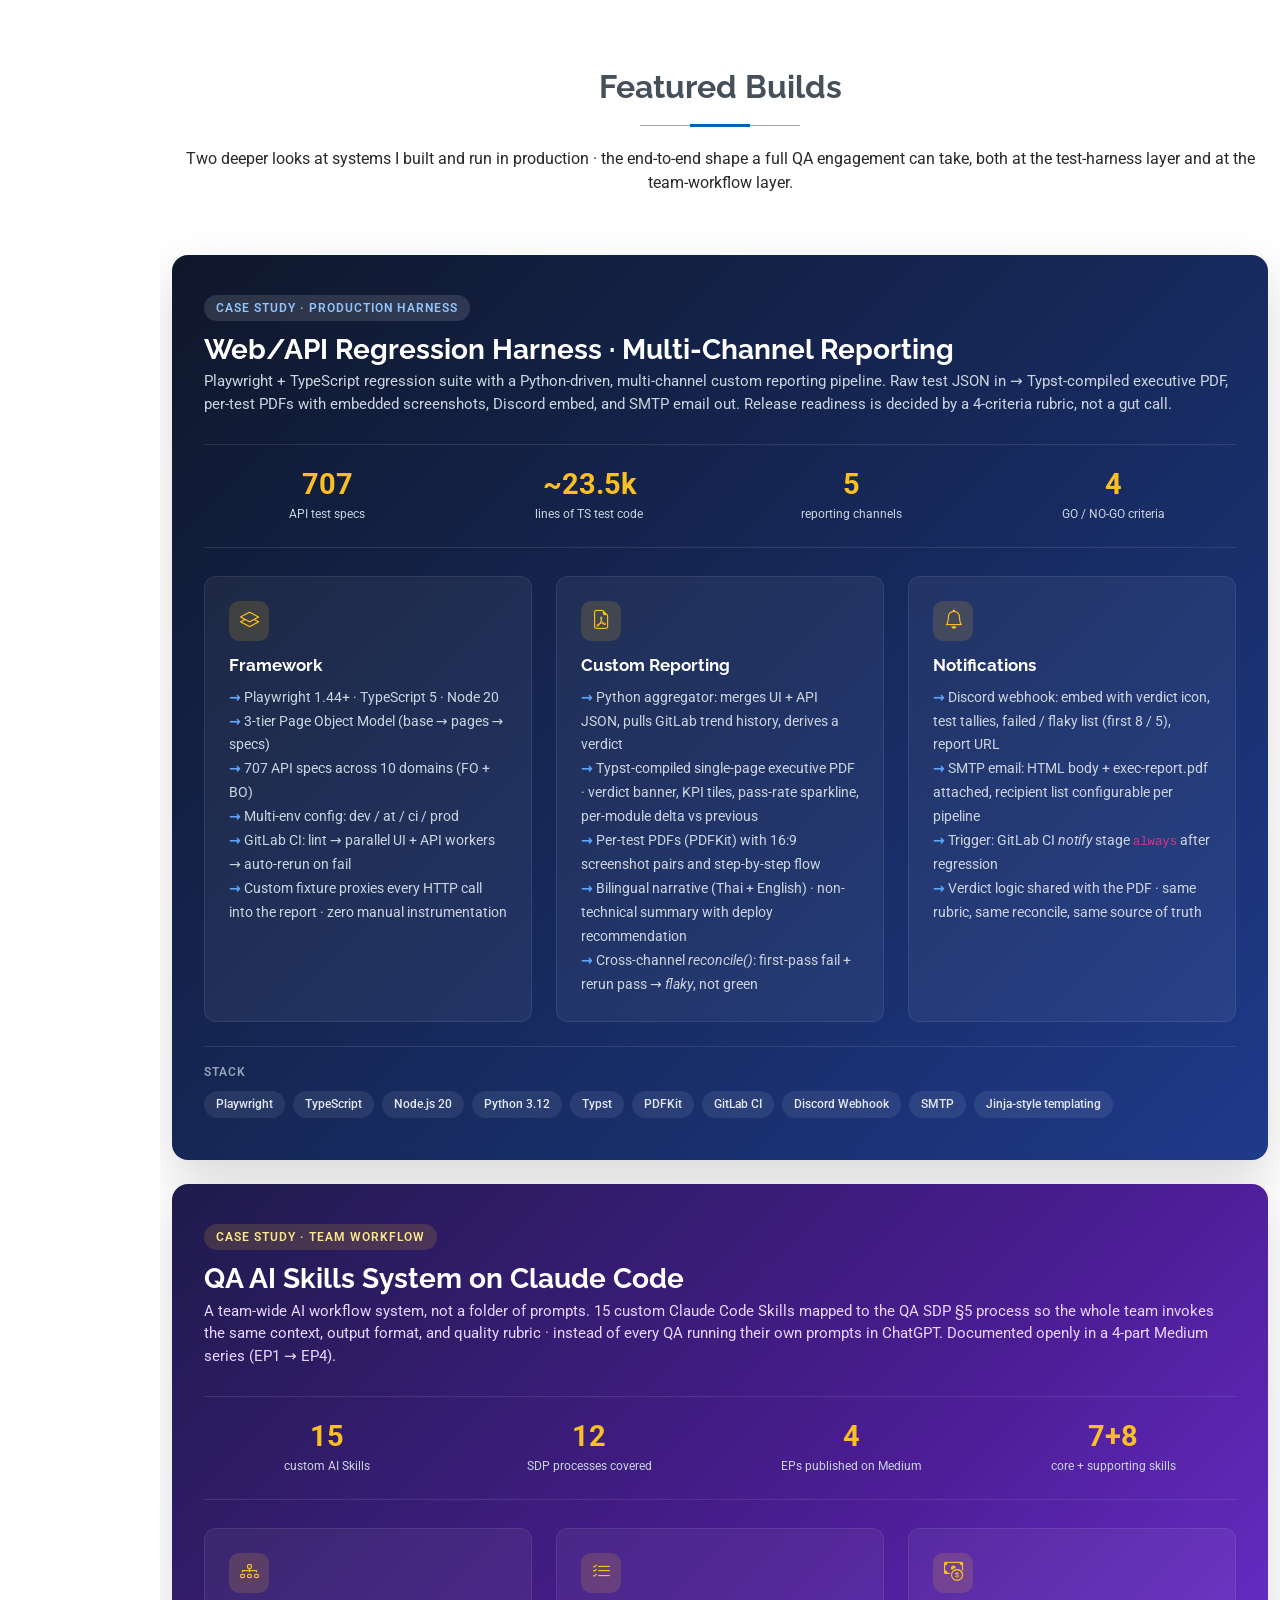
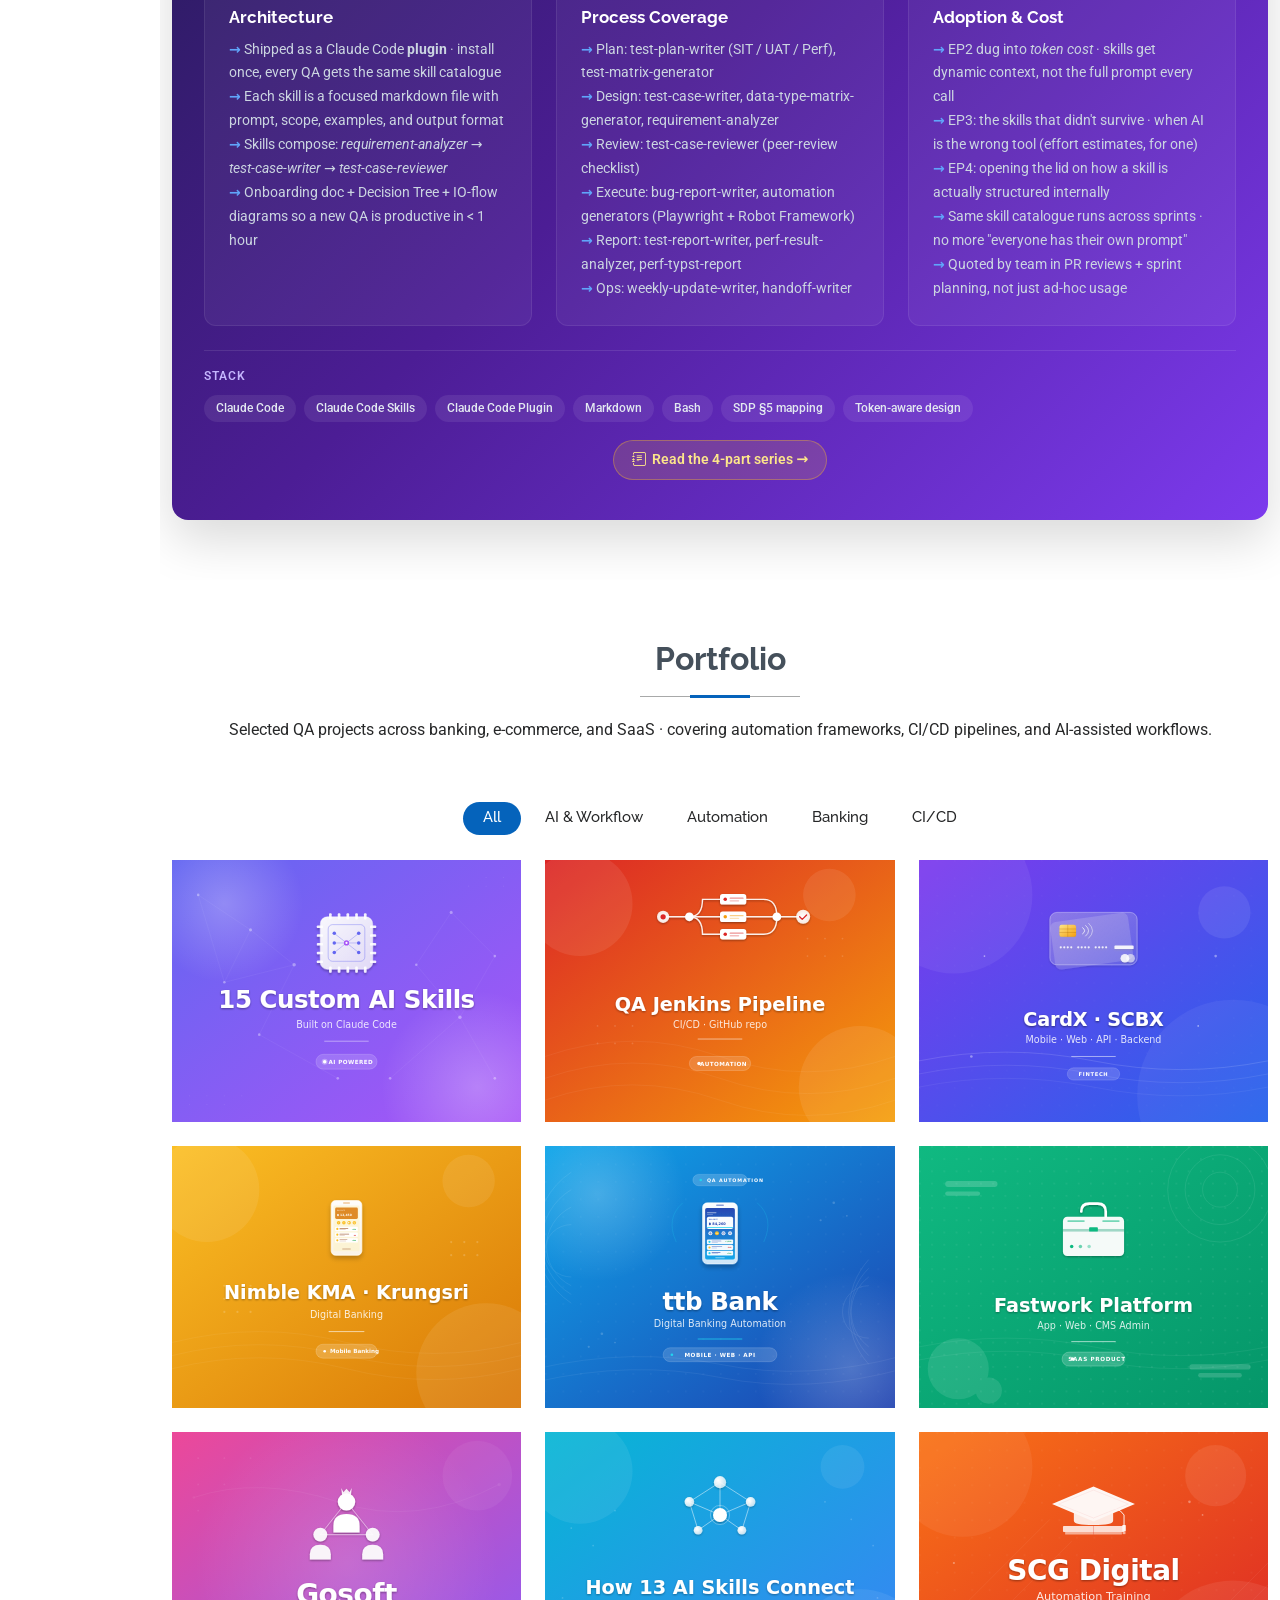
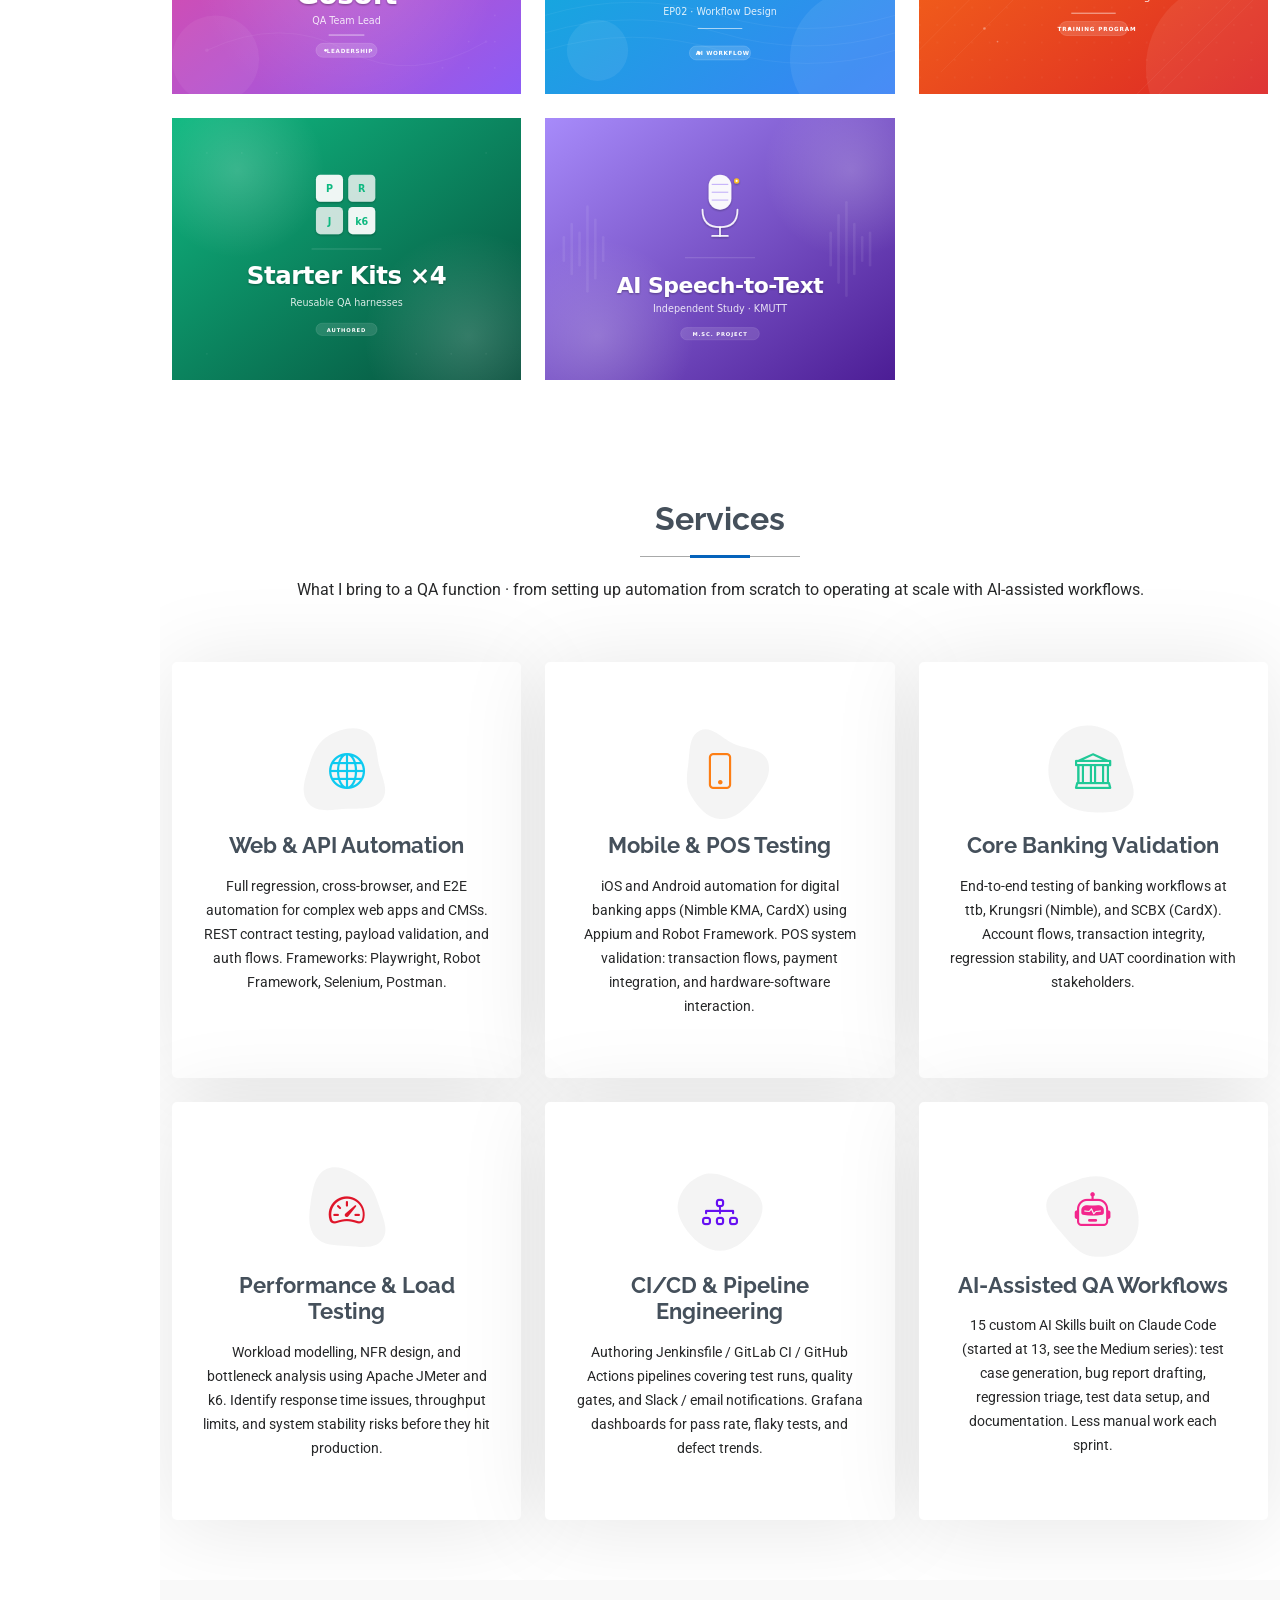
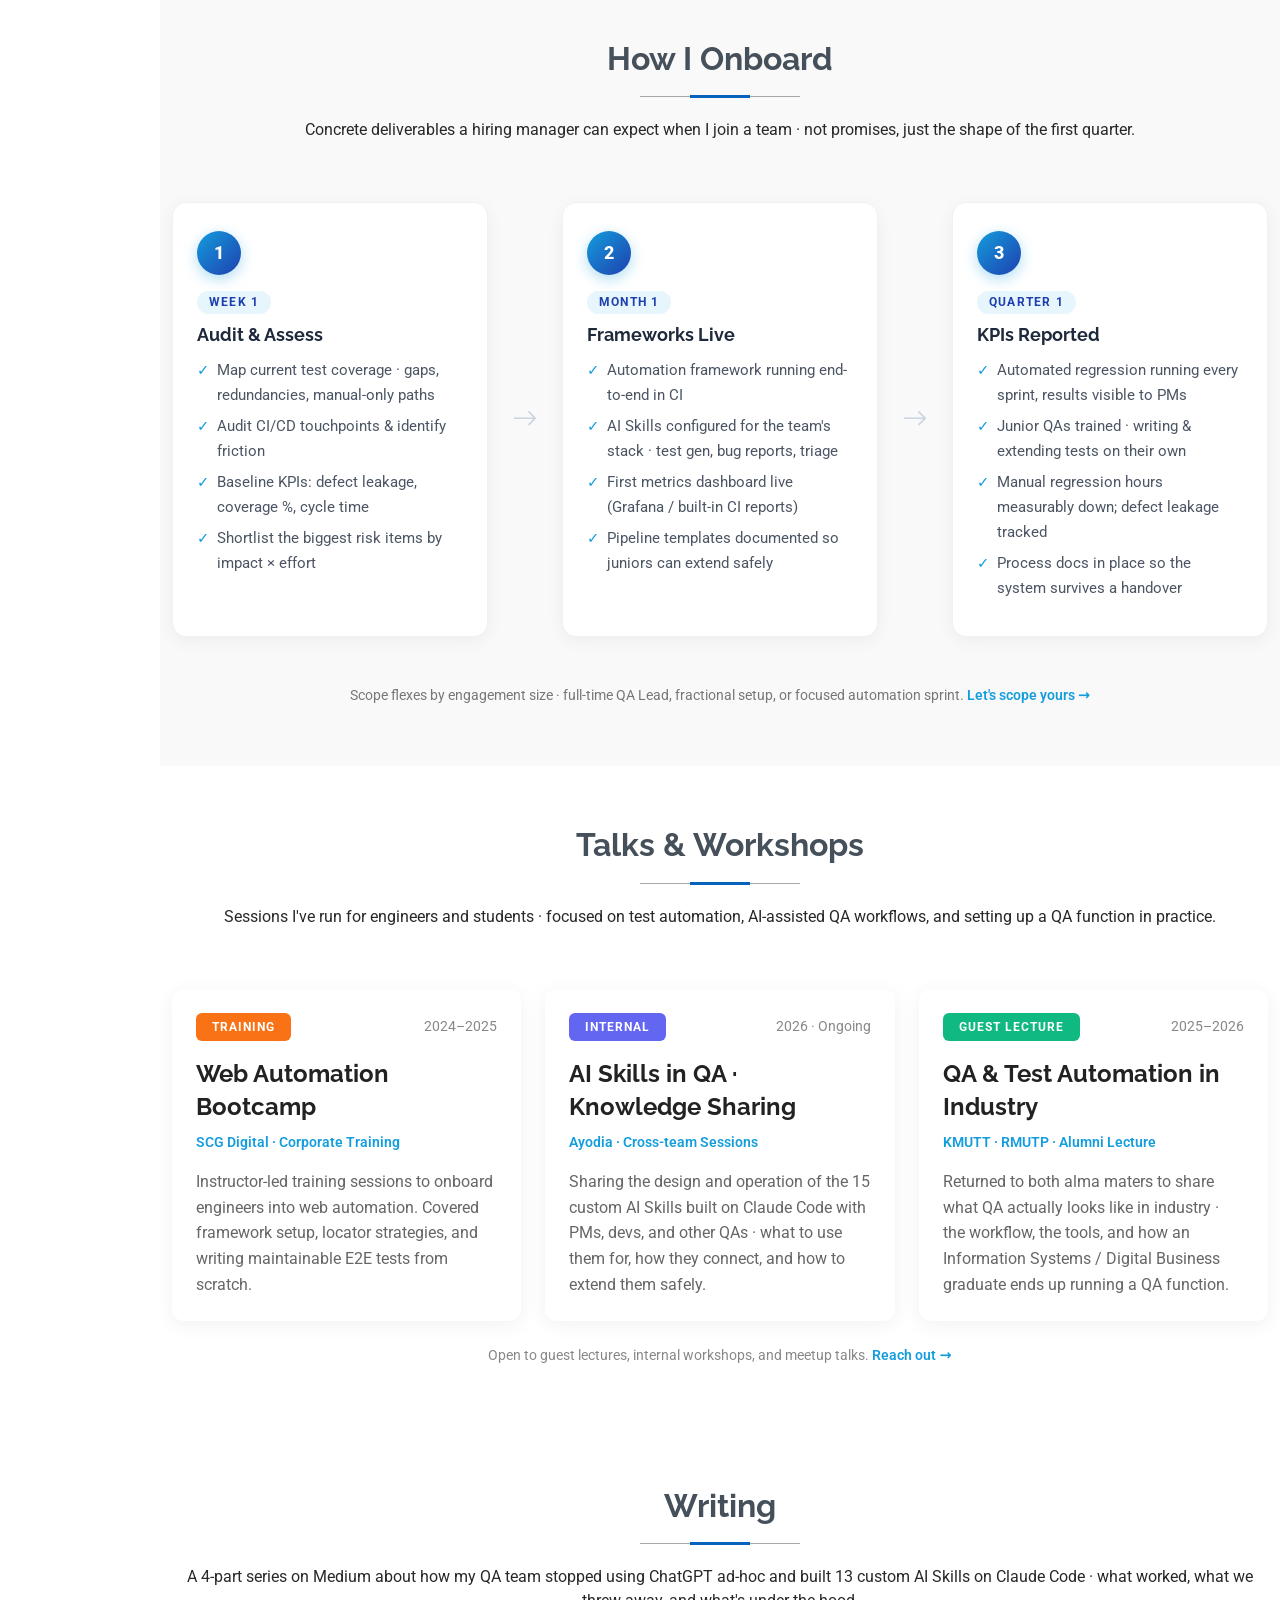
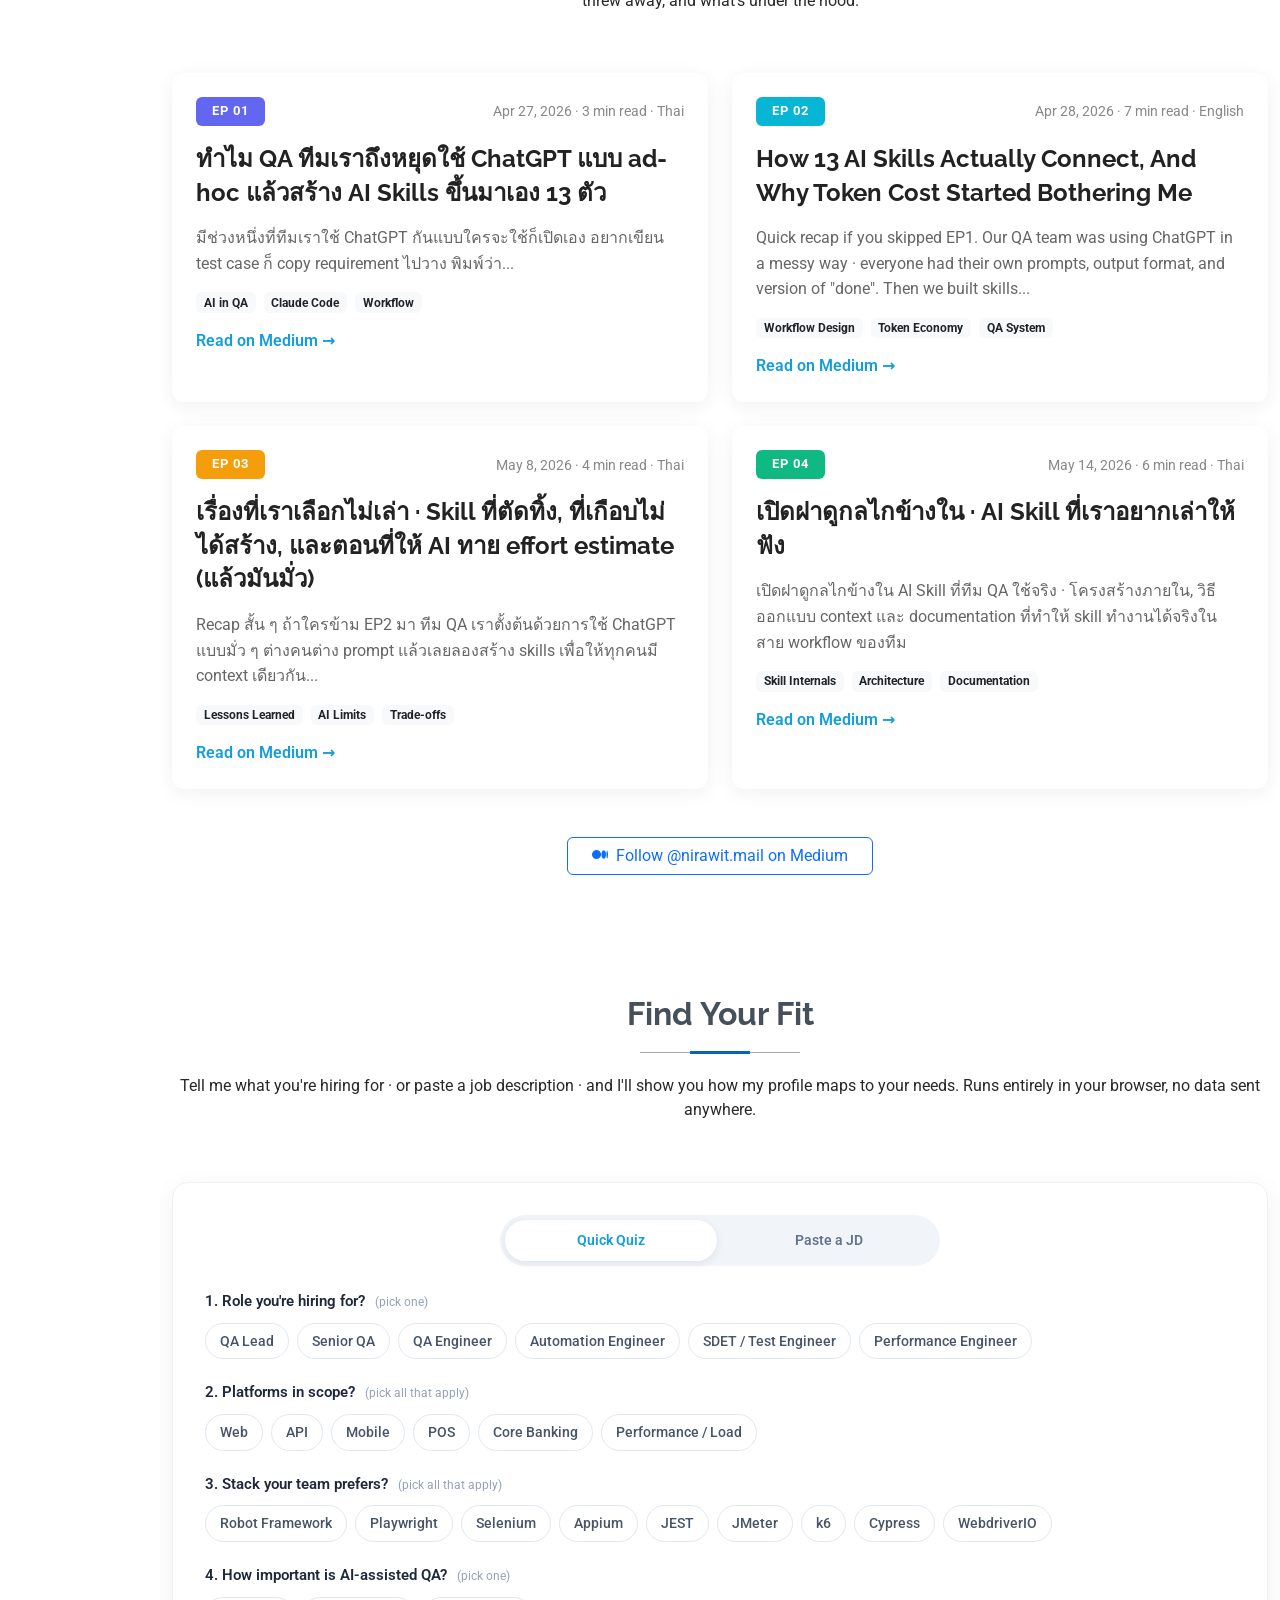
==== commit ef881bbb: "Refresh share card with new title and update AI Skills tile to 15 Co-Authored-By: Claude Opus 5.5 <n" ====
--- a/index.html
+++ b/index.html
@@ -1331,10 +1331,10 @@
           <div class="row gy-4 isotope-container" data-aos="fade-up" data-aos-delay="200">
 
             <div class="col-lg-4 col-md-6 portfolio-item isotope-item filter-ai">
-              <img src="assets/img/masonry-portfolio/masonry-portfolio-1.svg" class="img-fluid" alt="13 Custom AI Skills">
+              <img src="assets/img/masonry-portfolio/masonry-portfolio-1.svg" class="img-fluid" alt="15 Custom AI Skills">
               <div class="portfolio-info">
-                <h4>13 Custom AI Skills</h4>
-                <p>Built on Claude Code · QA team workflow (see Writing for the series)</p>
+                <h4>15 Custom AI Skills</h4>
+                <p>Built on Claude Code · QA team workflow (started at 13, see Writing for the series)</p>
               </div>
             </div><!-- End Portfolio Item -->
 
